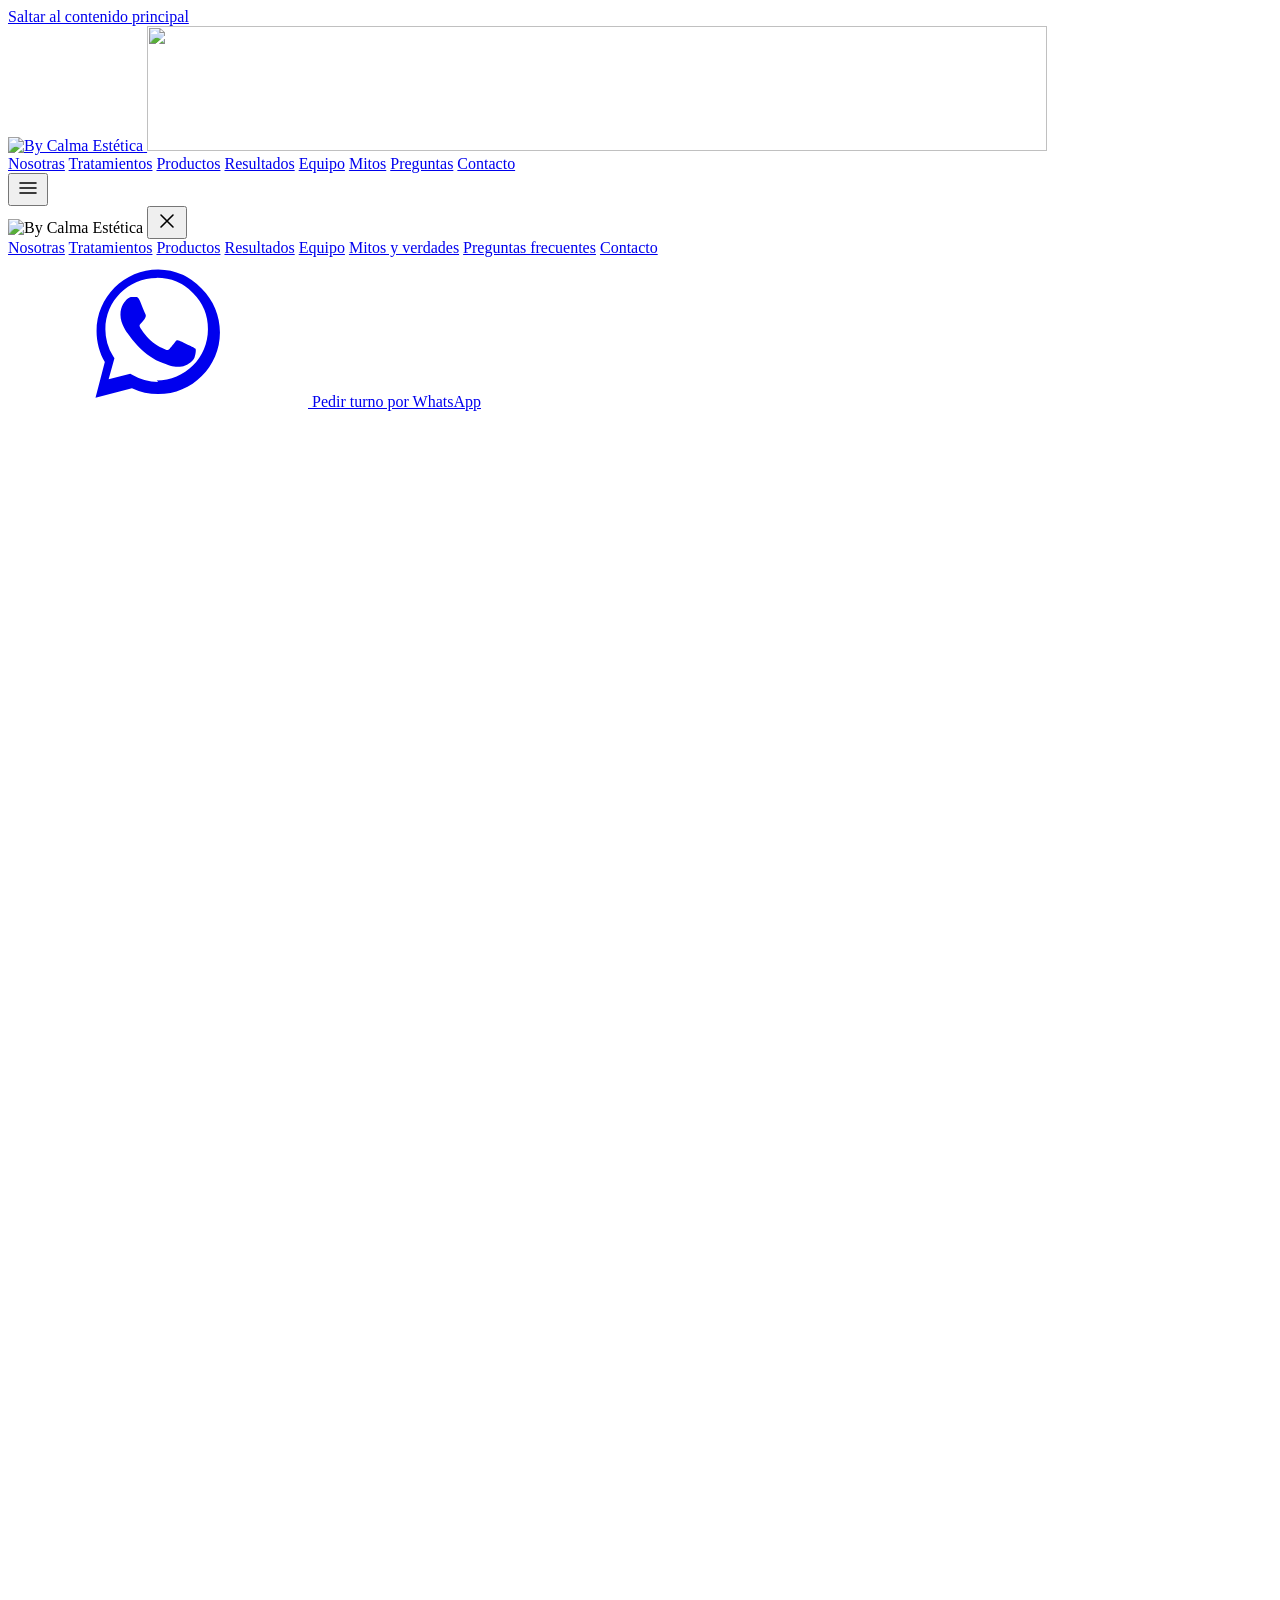
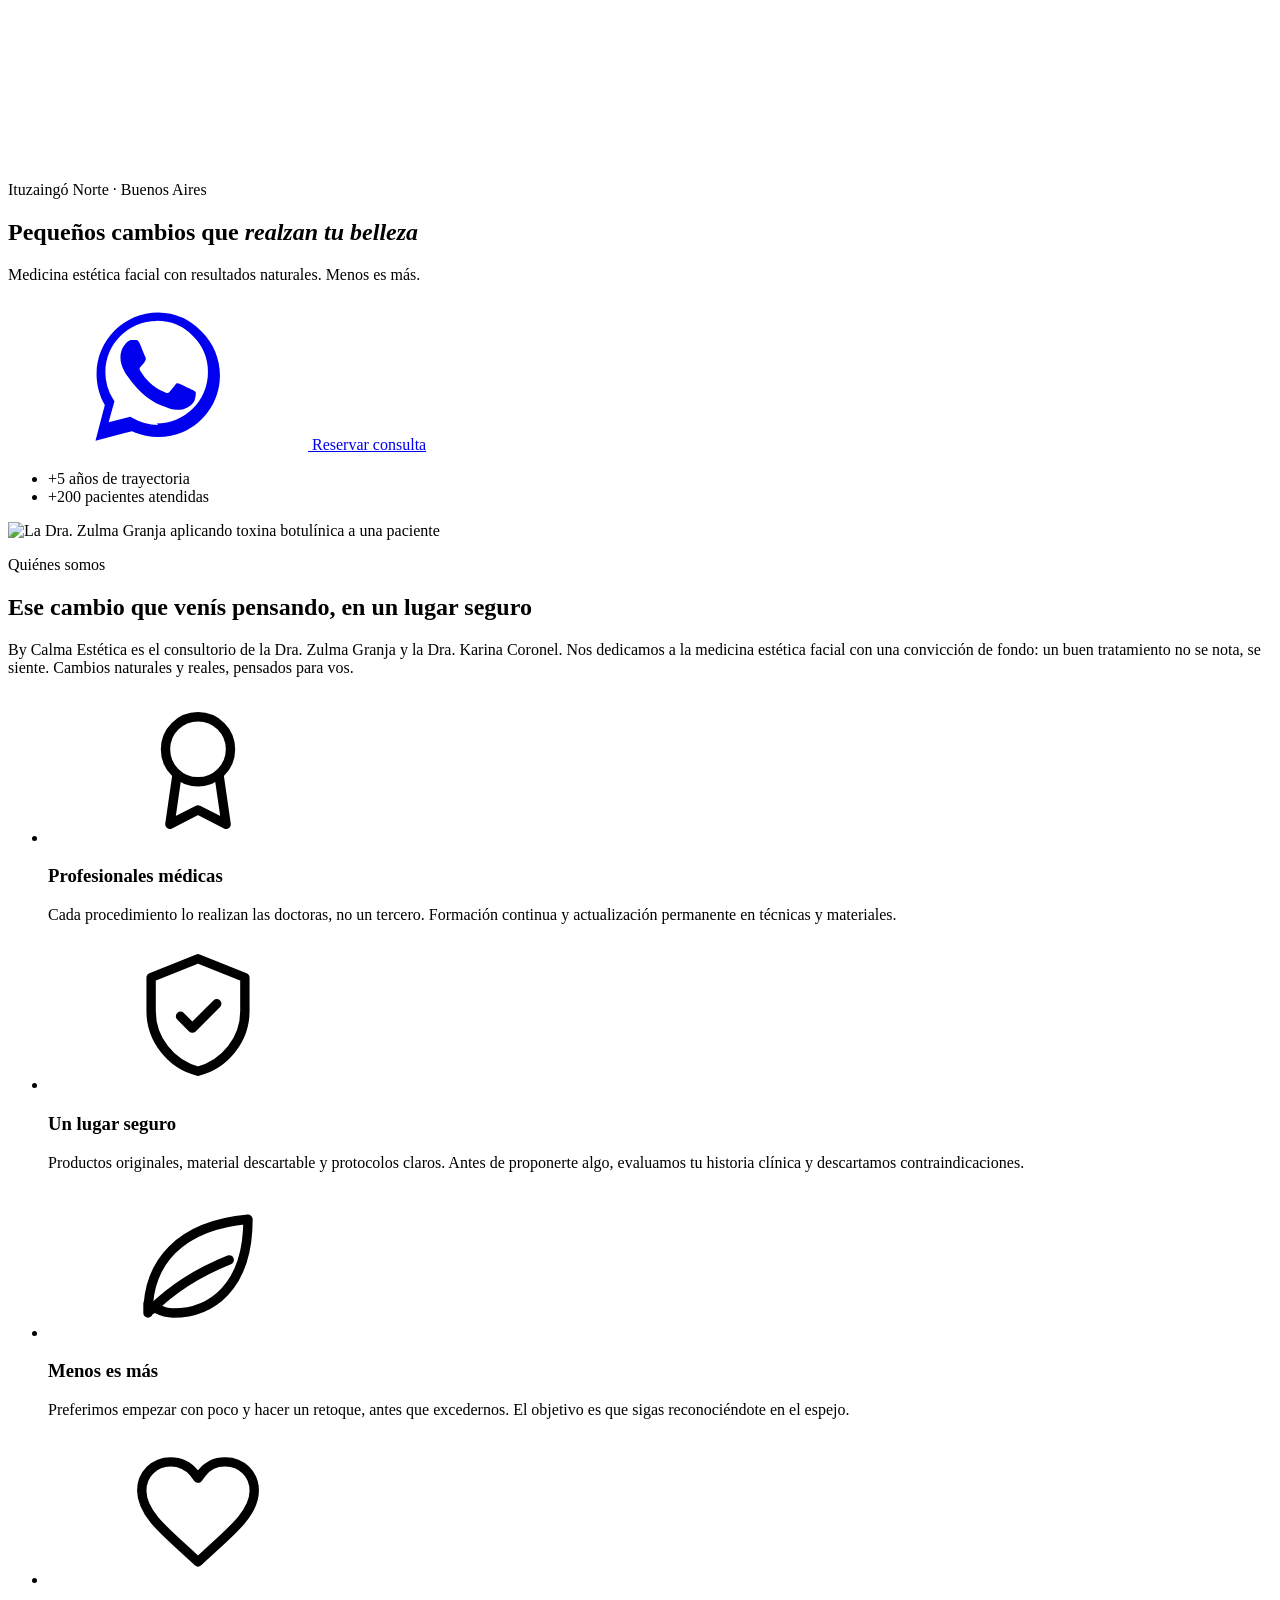
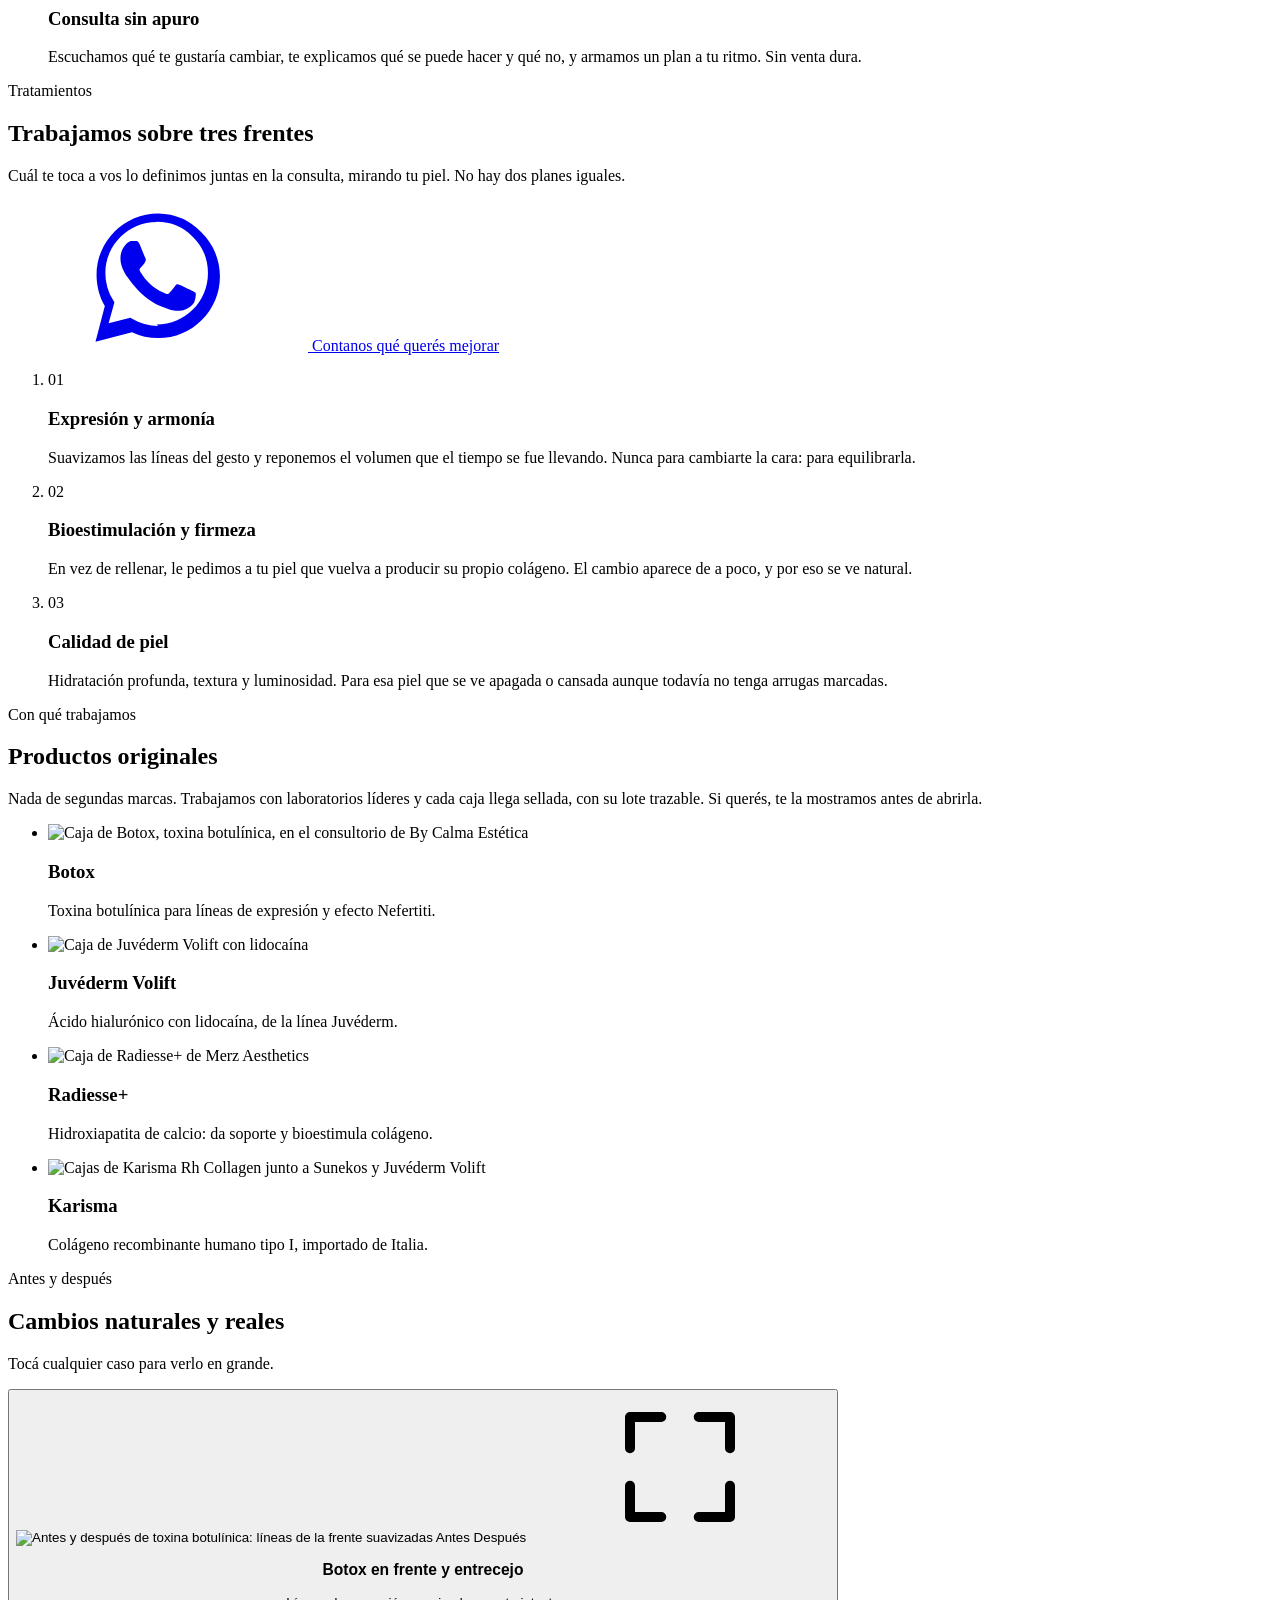
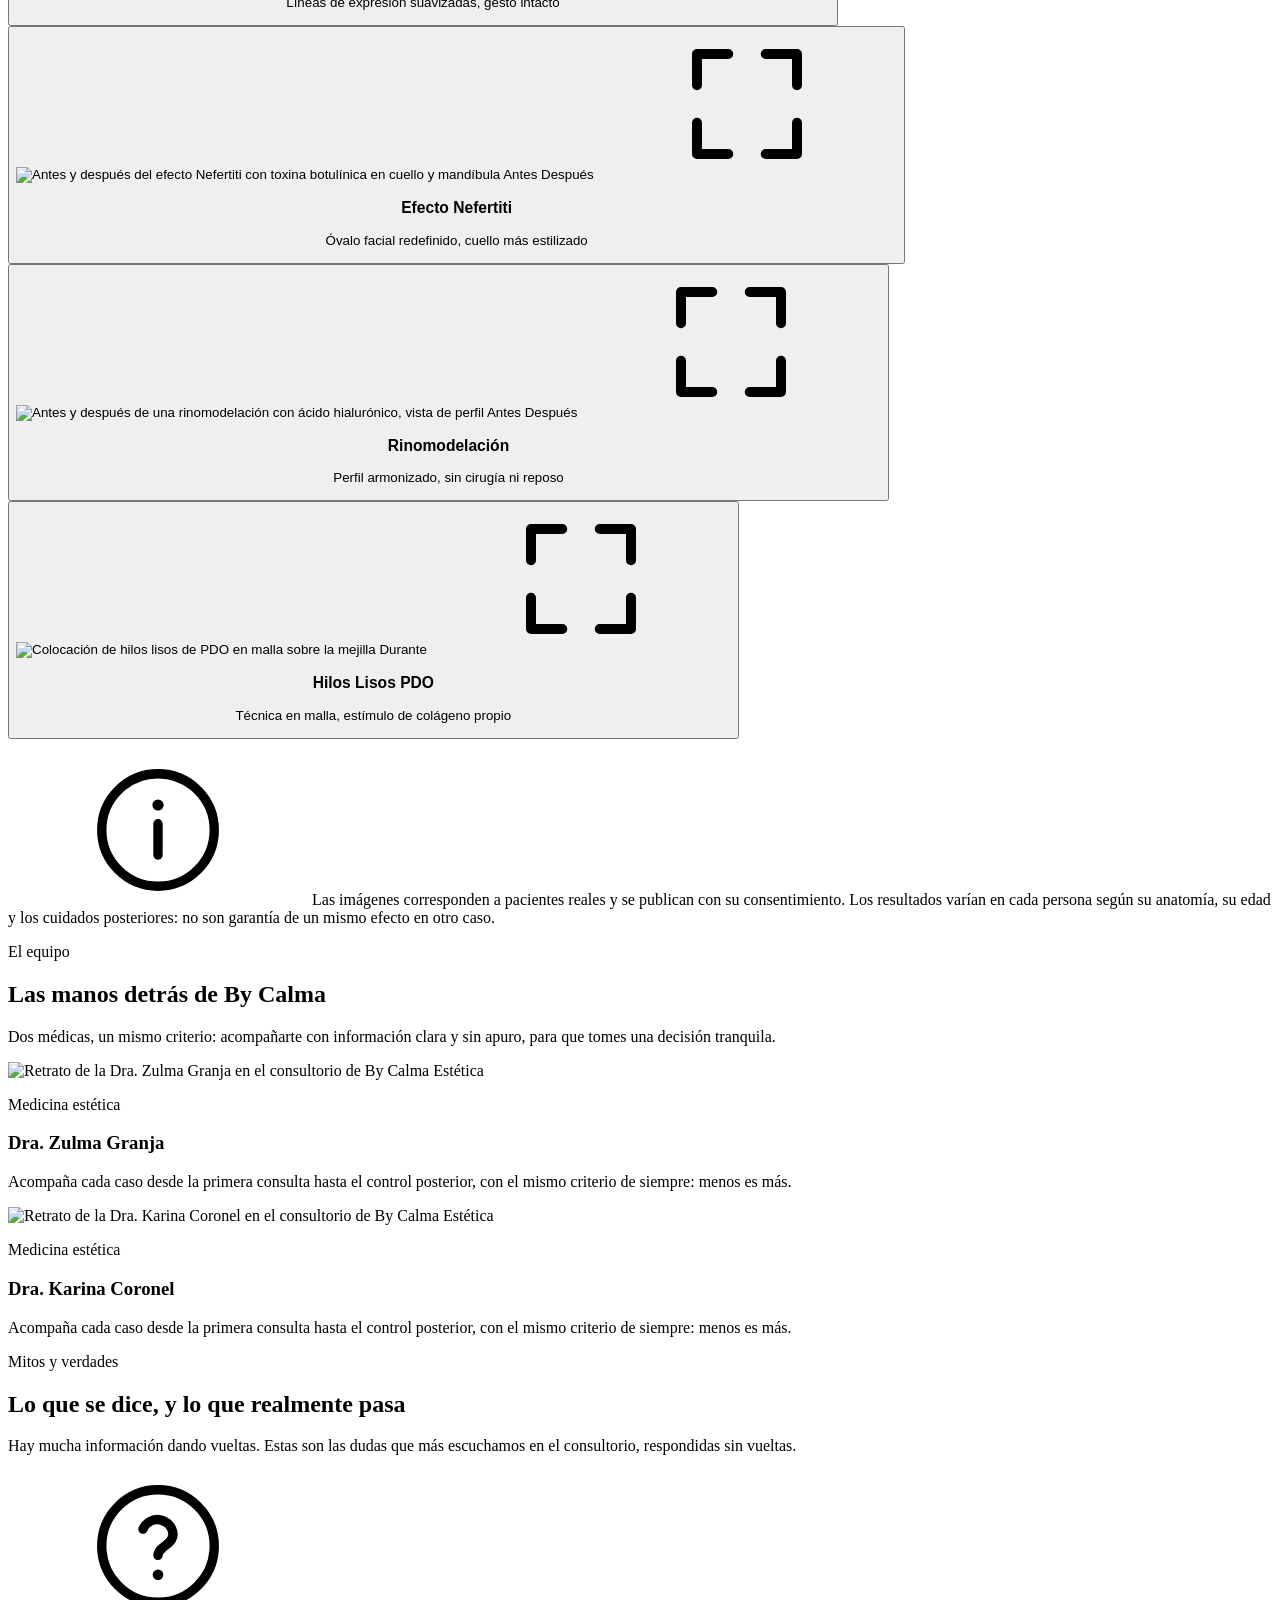
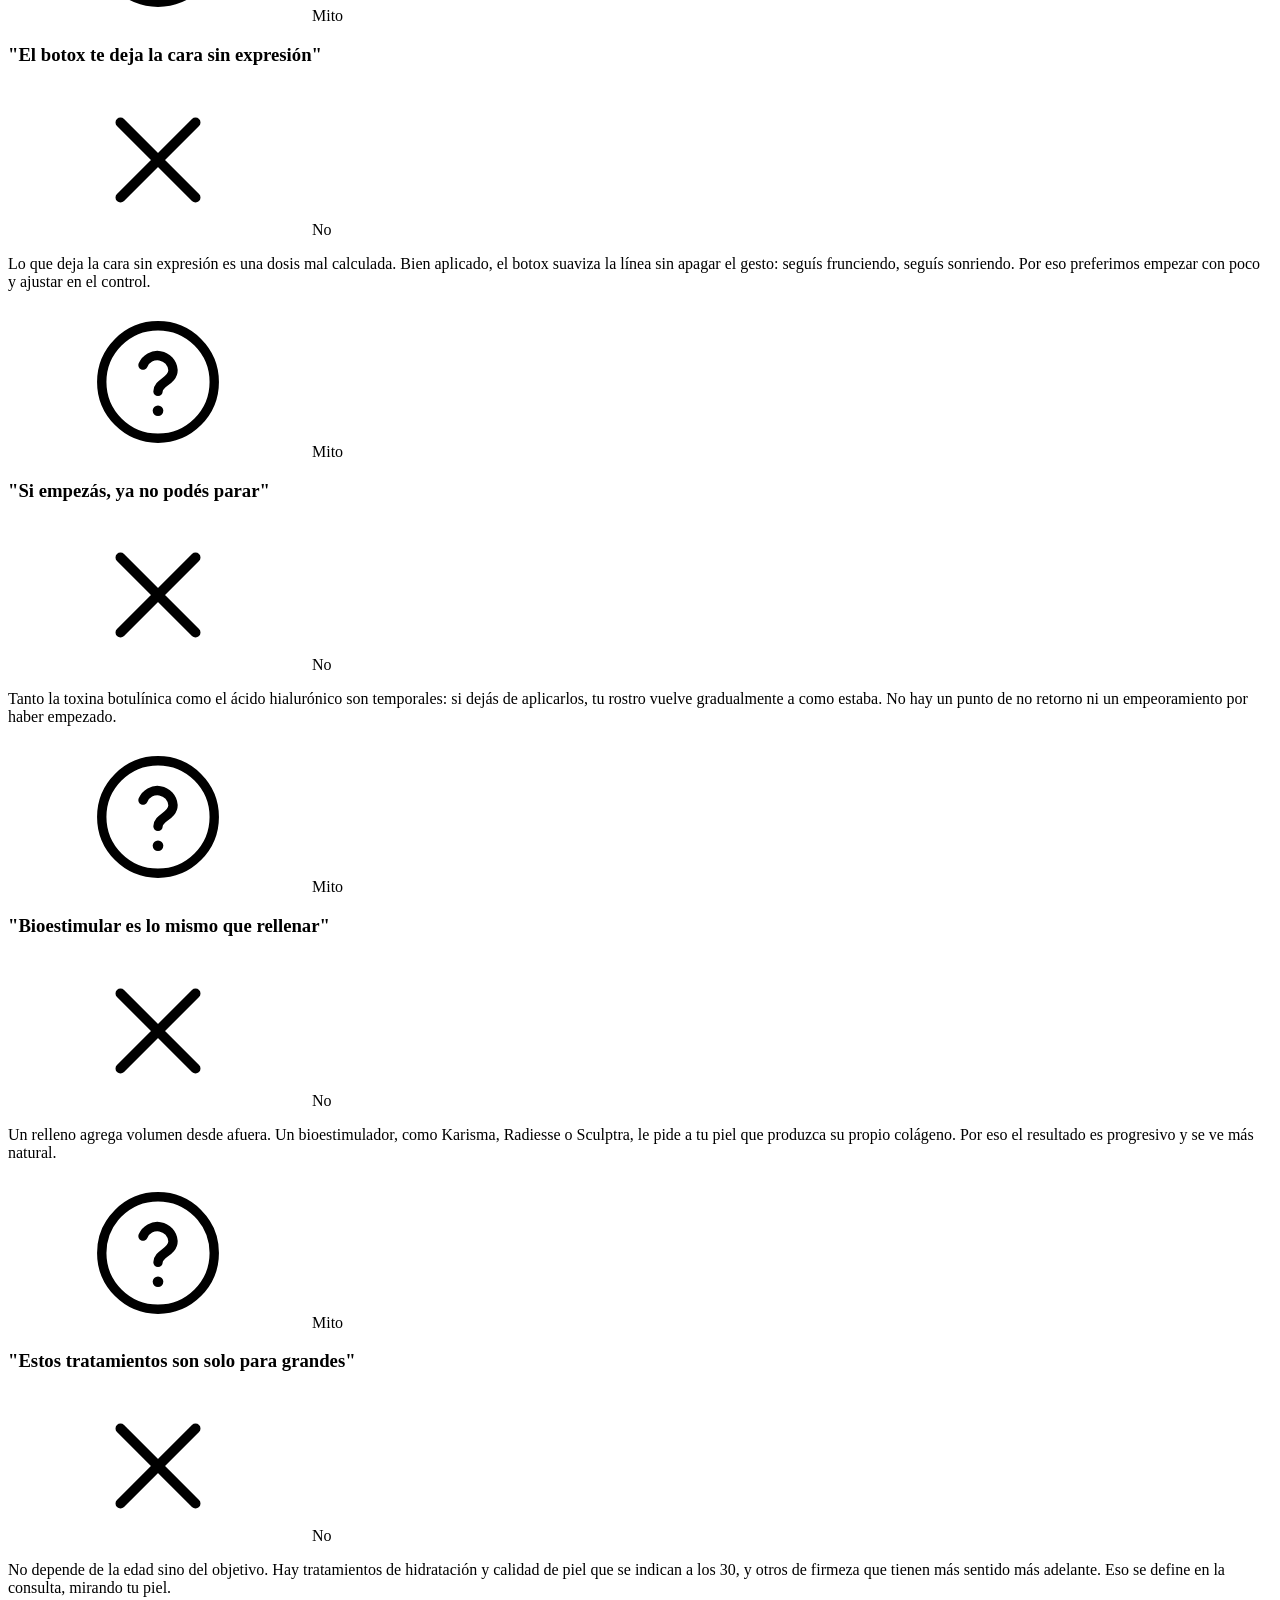
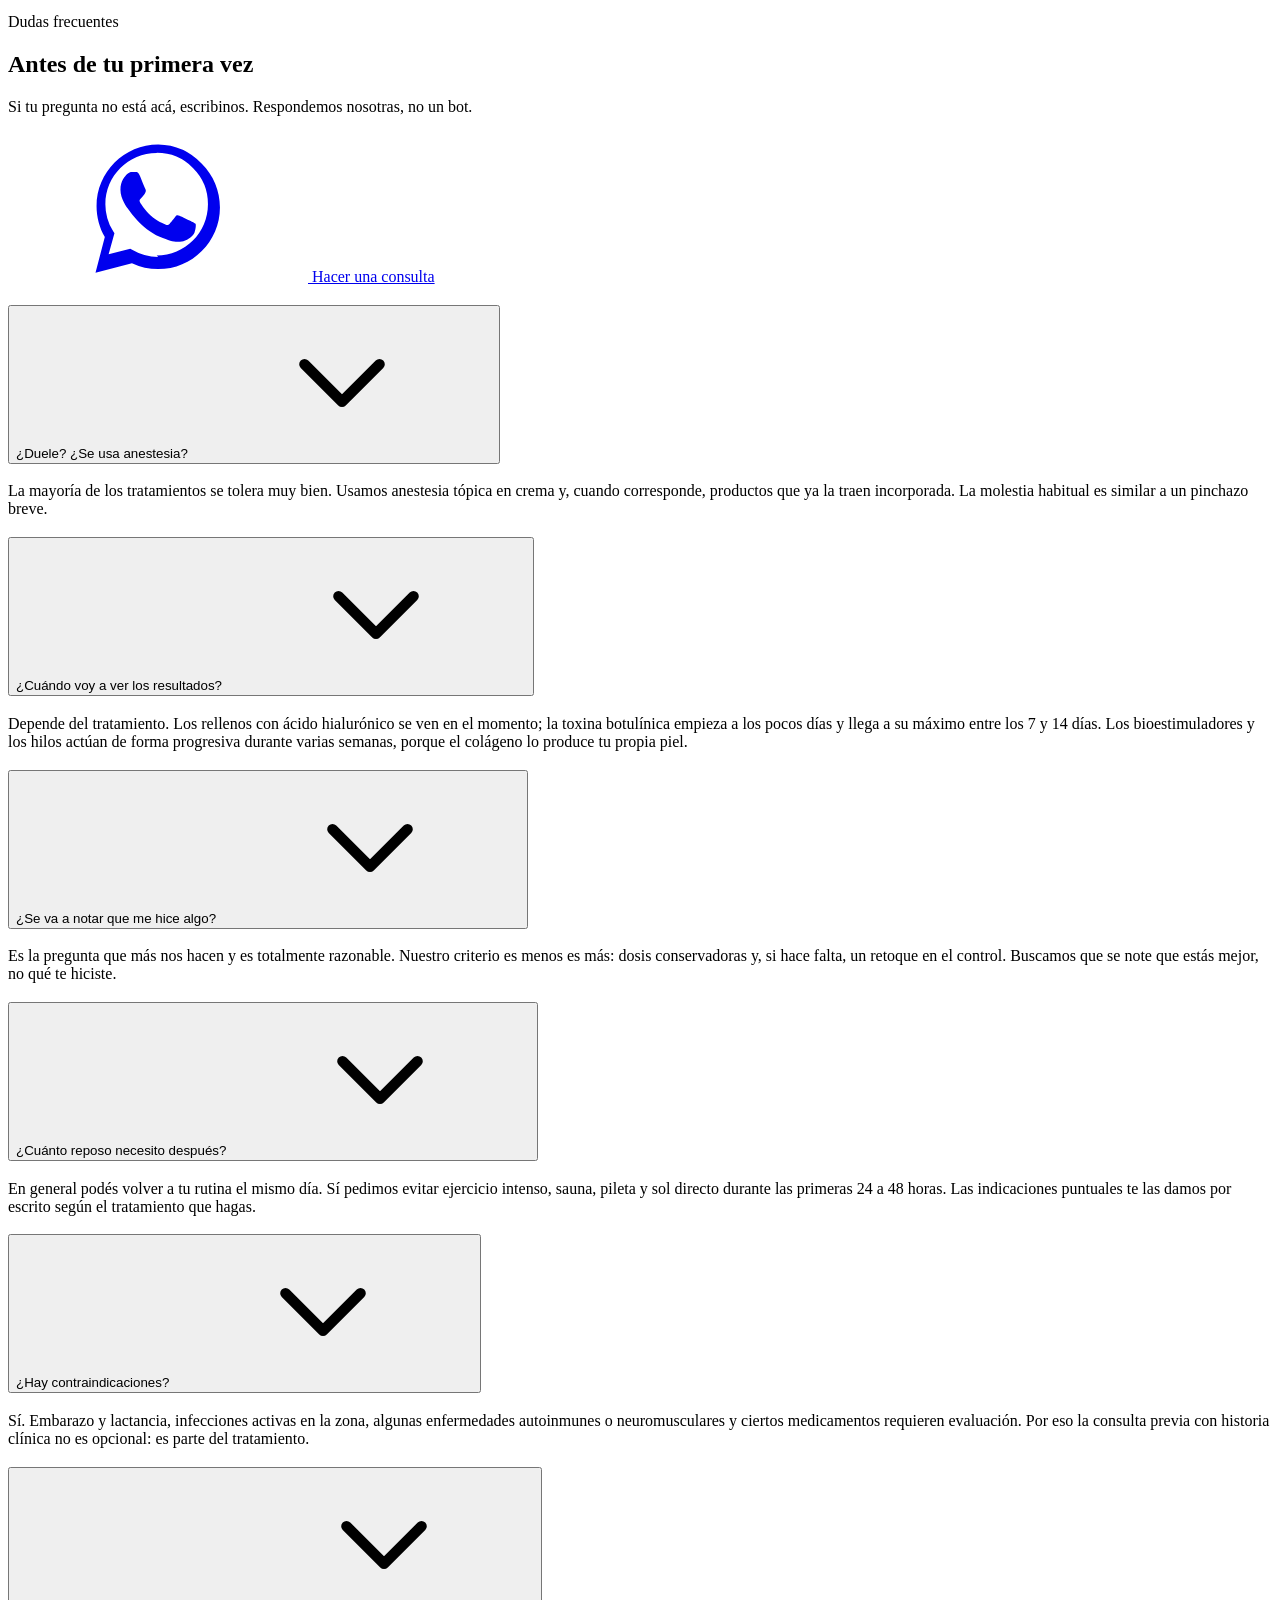
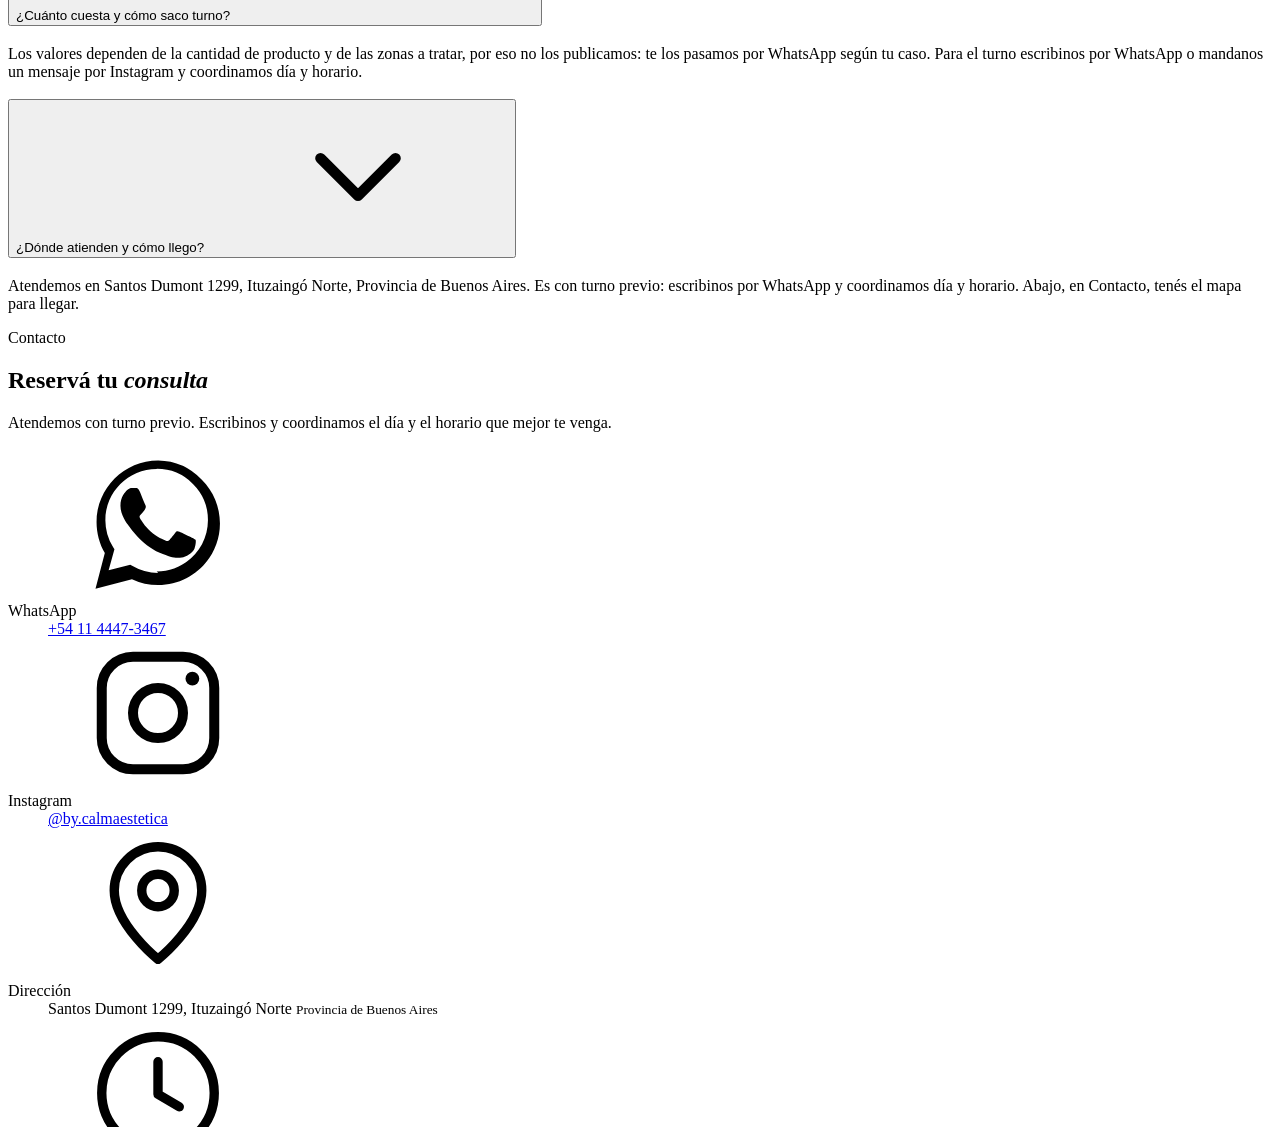
==== index.html @ e636b724 "Add files via upload" ====
<!DOCTYPE html>
<html lang="es-AR">
  <head>
    <meta charset="UTF-8" />
    <meta name="viewport" content="width=device-width, initial-scale=1" />

    <title>
      By Calma Estética | Medicina estética facial en Ituzaingó, Buenos Aires
    </title>
    <meta
      name="description"
      content="Centro de medicina estética facial en Ituzaingó Norte, Buenos Aires. Dra. Zulma Granja y Dra. Karina Coronel: bioestimulación, hidratación profunda, armonización facial y toxina botulínica con resultados naturales."
    />
    <meta name="theme-color" content="#f7f3ee" />
    <meta name="author" content="By Calma Estética" />
    <link rel="canonical" href="https://www.bycalmaestetica.com/" />

    <!-- Cómo se ve el link al compartirlo por WhatsApp o Instagram -->
    <meta property="og:type" content="website" />
    <meta property="og:locale" content="es_AR" />
    <meta property="og:site_name" content="By Calma Estética" />
    <meta
      property="og:title"
      content="By Calma Estética | Medicina estética facial en Ituzaingó, Buenos Aires"
    />
    <meta
      property="og:description"
      content="Pequeños cambios que realzan tu belleza, sin perder tu esencia. Santos Dumont 1299, Ituzaingó Norte."
    />
    <meta property="og:image" content="assets/img/hero-equipo.jpg" />
    <meta name="twitter:card" content="summary_large_image" />

    <!-- Íconos generados a partir de la "E" itálica del logo -->
    <link rel="icon" href="assets/logo/favicon.png" sizes="32x32" />
    <link rel="icon" href="assets/logo/favicon-512.png" sizes="512x512" />
    <link rel="apple-touch-icon" href="assets/logo/apple-touch-icon.png" />

    <link rel="preconnect" href="https://fonts.googleapis.com" />
    <link rel="preconnect" href="https://fonts.gstatic.com" crossorigin />
    <!--
      Sustitutos gratuitos de las fuentes de marca (ver nota en styles.css):
      Playfair Display por IvyPresto Headline, Inter por Neue Haas Grotesk.
    -->
    <link
      rel="stylesheet"
      href="https://fonts.googleapis.com/css2?family=Playfair+Display:ital,wght@0,400;0,500;0,600;1,400;1,500;1,600&family=Inter:wght@300;400;500;600&display=swap"
    />

    <!-- El ?v= fuerza al navegador a bajar la versión nueva. Subilo a v=2, v=3…
         cada vez que edites el CSS o el JS y publiques. -->
    <link rel="stylesheet" href="assets/css/styles.css?v=23" />

    <!-- Ficha del negocio para Google (datos reales) -->
    <script type="application/ld+json">
      {
        "@context": "https://schema.org",
        "@type": "MedicalBusiness",
        "name": "By Calma Estética",
        "description": "Centro de medicina estética facial en Ituzaingó Norte, Provincia de Buenos Aires.",
        "image": "assets/img/hero-equipo.jpg",
        "address": {
          "@type": "PostalAddress",
          "streetAddress": "Santos Dumont 1299",
          "addressLocality": "Ituzaingó Norte",
          "addressRegion": "Provincia de Buenos Aires",
          "addressCountry": "AR"
        },
        "telephone": "+541144473467",
        "sameAs": ["https://www.instagram.com/by.calmaestetica/"],
        "employee": [
          { "@type": "Person", "name": "Dra. Zulma Granja" },
          { "@type": "Person", "name": "Dra. Karina Coronel" }
        ]
      }
    </script>
  </head>

  <body>
    <a class="skip-link" href="#main">Saltar al contenido principal</a>

    <!-- ====================================================================
         SPRITE DE ÍCONOS — SVG en línea, sin dependencias externas
         ==================================================================== -->
    <svg width="0" height="0" style="position: absolute" aria-hidden="true">
      <defs>
        <symbol id="i-menu" viewBox="0 0 24 24" fill="none" stroke="currentColor" stroke-width="1.6" stroke-linecap="round">
          <path d="M4 7h16M4 12h16M4 17h16" />
        </symbol>
        <symbol id="i-close" viewBox="0 0 24 24" fill="none" stroke="currentColor" stroke-width="1.6" stroke-linecap="round">
          <path d="M6 6l12 12M18 6L6 18" />
        </symbol>
        <symbol id="i-chevron-down" viewBox="0 0 24 24" fill="none" stroke="currentColor" stroke-width="1.7" stroke-linecap="round" stroke-linejoin="round">
          <path d="M6 9l6 6 6-6" />
        </symbol>
        <symbol id="i-arrow-right" viewBox="0 0 24 24" fill="none" stroke="currentColor" stroke-width="1.6" stroke-linecap="round" stroke-linejoin="round">
          <path d="M4 12h16M13 5l7 7-7 7" />
        </symbol>
        <symbol id="i-arrow-up-right" viewBox="0 0 24 24" fill="none" stroke="currentColor" stroke-width="1.6" stroke-linecap="round" stroke-linejoin="round">
          <path d="M7 17L17 7M8 7h9v9" />
        </symbol>
        <symbol id="i-whatsapp" viewBox="0 0 24 24" fill="currentColor">
          <path d="M17.47 14.38c-.3-.15-1.76-.87-2.03-.97-.27-.1-.47-.15-.67.15-.2.3-.77.96-.94 1.16-.17.2-.35.22-.65.07-.3-.15-1.26-.46-2.4-1.48-.89-.79-1.49-1.76-1.66-2.06-.17-.3-.02-.46.13-.61.14-.13.3-.35.45-.52.15-.17.2-.3.3-.5.1-.2.05-.37-.02-.52-.08-.15-.67-1.61-.92-2.2-.24-.58-.49-.5-.67-.51h-.57c-.2 0-.52.07-.79.37-.27.3-1.04 1.01-1.04 2.47s1.06 2.86 1.21 3.06c.15.2 2.09 3.2 5.07 4.48.71.31 1.26.49 1.69.63.71.22 1.36.19 1.87.12.57-.09 1.76-.72 2-1.41.25-.7.25-1.29.18-1.42-.08-.13-.28-.2-.58-.35z" />
          <path d="M12.04 2C6.6 2 2.17 6.43 2.17 11.87c0 1.74.46 3.44 1.32 4.94L2 22.5l5.83-1.52a9.83 9.83 0 0 0 4.2.95h.01c5.44 0 9.87-4.43 9.87-9.87 0-2.64-1.03-5.12-2.9-6.98A9.8 9.8 0 0 0 12.04 2zm0 17.99h-.01a8.2 8.2 0 0 1-4.17-1.14l-.3-.18-3.46.9.93-3.37-.2-.31a8.15 8.15 0 0 1-1.25-4.35c0-4.52 3.68-8.2 8.21-8.2a8.14 8.14 0 0 1 5.8 2.41 8.14 8.14 0 0 1 2.4 5.8c0 4.53-3.68 8.21-8.2 8.21z" />
        </symbol>
        <symbol id="i-instagram" viewBox="0 0 24 24" fill="none" stroke="currentColor" stroke-width="1.6" stroke-linecap="round" stroke-linejoin="round">
          <rect x="3" y="3" width="18" height="18" rx="5" />
          <circle cx="12" cy="12" r="4" />
          <circle cx="17.5" cy="6.5" r="1.1" fill="currentColor" stroke="none" />
        </symbol>
        <symbol id="i-shield" viewBox="0 0 24 24" fill="none" stroke="currentColor" stroke-width="1.5" stroke-linecap="round" stroke-linejoin="round">
          <path d="M12 3l7.5 3v5.4c0 4.4-3.1 8.5-7.5 9.6-4.4-1.1-7.5-5.2-7.5-9.6V6z" />
          <path d="M9.2 12.2l1.9 1.9 3.9-3.9" />
        </symbol>
        <symbol id="i-heart" viewBox="0 0 24 24" fill="none" stroke="currentColor" stroke-width="1.5" stroke-linecap="round" stroke-linejoin="round">
          <path d="M12 20.3l-1.4-1.3C5.9 14.8 3 12.2 3 8.9 3 6.3 5 4.3 7.6 4.3c1.5 0 2.9.7 3.8 1.8l.6.8.6-.8a4.7 4.7 0 0 1 3.8-1.8C19 4.3 21 6.3 21 8.9c0 3.3-2.9 5.9-7.6 10.1z" />
        </symbol>
        <symbol id="i-certificate" viewBox="0 0 24 24" fill="none" stroke="currentColor" stroke-width="1.5" stroke-linecap="round" stroke-linejoin="round">
          <circle cx="12" cy="9" r="5.2" />
          <path d="M8.6 13.4L7.5 21l4.5-2.3L16.5 21l-1.1-7.6" />
        </symbol>
        <symbol id="i-map-pin" viewBox="0 0 24 24" fill="none" stroke="currentColor" stroke-width="1.5" stroke-linecap="round" stroke-linejoin="round">
          <path d="M12 21s7-5.6 7-11a7 7 0 1 0-14 0c0 5.4 7 11 7 11z" />
          <circle cx="12" cy="10" r="2.6" />
        </symbol>
        <symbol id="i-clock" viewBox="0 0 24 24" fill="none" stroke="currentColor" stroke-width="1.5" stroke-linecap="round" stroke-linejoin="round">
          <circle cx="12" cy="12" r="9" />
          <path d="M12 7v5.2l3.4 2" />
        </symbol>
        <symbol id="i-expand" viewBox="0 0 24 24" fill="none" stroke="currentColor" stroke-width="1.6" stroke-linecap="round" stroke-linejoin="round">
          <path d="M9 4H4v5M15 4h5v5M15 20h5v-5M9 20H4v-5" />
        </symbol>
        <symbol id="i-info" viewBox="0 0 24 24" fill="none" stroke="currentColor" stroke-width="1.5" stroke-linecap="round" stroke-linejoin="round">
          <circle cx="12" cy="12" r="9" />
          <path d="M12 11v5" />
          <circle cx="12" cy="8" r=".9" fill="currentColor" stroke="none" />
        </symbol>
        <symbol id="i-leaf" viewBox="0 0 24 24" fill="none" stroke="currentColor" stroke-width="1.5" stroke-linecap="round" stroke-linejoin="round">
          <path d="M4 20c0-8 5-14 16-15 0 11-6 15-12 15-2 0-4-1.5-4-1.5z" />
          <path d="M4.5 19.5C8 16 12 13.5 17 11.5" />
        </symbol>
        <symbol id="i-question" viewBox="0 0 24 24" fill="none" stroke="currentColor" stroke-width="1.5" stroke-linecap="round" stroke-linejoin="round">
          <circle cx="12" cy="12" r="9" />
          <path d="M9.6 9.3a2.5 2.5 0 0 1 4.8.8c0 1.7-2.4 2-2.4 3.4" />
          <circle cx="12" cy="16.6" r=".85" fill="currentColor" stroke="none" />
        </symbol>
      </defs>
    </svg>

    <!-- ====================================================================
         HEADER
         ==================================================================== -->
    <header class="site-header" id="siteHeader">
      <div class="container header-inner">
        <a class="brand" href="#inicio" aria-label="By Calma Estética — Inicio">
          <img
            class="brand-logo brand-logo-dark"
            src="assets/logo/logo.png?v=2"
            alt="By Calma Estética"
            width="900"
            height="125"
          />
          <img
            class="brand-logo brand-logo-light"
            src="assets/logo/logo-blanco.png?v=2"
            alt=""
            aria-hidden="true"
            width="900"
            height="125"
          />
        </a>

        <nav class="nav-desktop" aria-label="Navegación principal">
          <a href="#nosotras">Nosotras</a>
          <a href="#tratamientos">Tratamientos</a>
          <a href="#productos">Productos</a>
          <a href="#resultados">Resultados</a>
          <a href="#equipo">Equipo</a>
          <a href="#mitos">Mitos</a>
          <a href="#faq">Preguntas</a>
          <a href="#contacto">Contacto</a>
        </nav>

        <div class="header-actions">
          <button
            class="nav-toggle"
            id="navToggle"
            type="button"
            aria-label="Abrir menú"
            aria-expanded="false"
            aria-controls="navMobile"
          >
            <svg class="icon" width="24" height="24" aria-hidden="true"><use href="#i-menu" /></svg>
          </button>
        </div>
      </div>
    </header>

    <div class="nav-mobile" id="navMobile" data-open="false" role="dialog" aria-modal="true" aria-label="Menú de navegación">
      <div class="nav-mobile-head">
        <img class="brand-logo" src="assets/logo/logo.png?v=2" alt="By Calma Estética" width="900" height="125" />
        <button class="nav-toggle" id="navClose" type="button" aria-label="Cerrar menú">
          <svg class="icon" width="24" height="24" aria-hidden="true"><use href="#i-close" /></svg>
        </button>
      </div>

      <nav class="nav-mobile-links" aria-label="Navegación móvil">
        <a href="#nosotras">Nosotras</a>
        <a href="#tratamientos">Tratamientos</a>
        <a href="#productos">Productos</a>
        <a href="#resultados">Resultados</a>
        <a href="#equipo">Equipo</a>
        <a href="#mitos">Mitos y verdades</a>
        <a href="#faq">Preguntas frecuentes</a>
        <a href="#contacto">Contacto</a>
      </nav>

      <a class="btn btn-primary" data-wa href="#contacto" target="_blank" rel="noopener">
        <svg class="icon" aria-hidden="true"><use href="#i-whatsapp" /></svg>
        Pedir turno por WhatsApp
      </a>
    </div>

    <main id="main">
      <!-- ==================================================================
           HERO
           ================================================================== -->
      <section class="hero" id="inicio">
        <div class="hero-media">
          <!--
            FOTO DEL HERO — en escritorio ocupa la franja derecha.
            La versión de escritorio viene compuesta: ellas a la derecha y el
            mismo fondo desenfocado fundido hacia la izquierda, para que el
            degradado no tenga ningún borde. El encuadre vertical se ajusta con
            --hero-focus, dentro de .hero en styles.css.
          -->
          <picture>
            <!-- En celular hace falta un recorte más vertical que en escritorio -->
            <source
              media="(max-width: 899px)"
              srcset="assets/img/hero-equipo-movil.jpg?v=3"
              width="1000"
              height="1519"
            />
            <img
              src="assets/img/hero-equipo.jpg?v=17"
              alt="La Dra. Zulma Granja y la Dra. Karina Coronel en el consultorio de By Calma Estética"
              width="2400"
              height="1350"
              fetchpriority="high"
            />
          </picture>
        </div>

        <div class="hero-content container">
          <div class="hero-inner">
            <p class="eyebrow hero-eyebrow">Ituzaingó Norte · Buenos Aires</p>

            <h1 class="hero-title">
              Pequeños cambios que <em>realzan tu belleza</em>
            </h1>

            <p class="hero-sub">
              Medicina estética facial con resultados naturales. Menos es más.
            </p>

            <div class="hero-actions">
              <a class="btn btn-light btn-lg" data-wa href="#contacto" target="_blank" rel="noopener">
                <svg class="icon" aria-hidden="true"><use href="#i-whatsapp" /></svg>
                Reservar consulta
              </a>
            </div>

            <!--
              Contadores animados. El número final está escrito en el HTML, así
              que si el JavaScript no corre igual se lee bien. Para cambiarlos,
              editá data-count Y el texto visible.
            -->
            <ul class="hero-stats">
              <li class="stat">
                <span class="stat-value" data-count="5" data-count-prefix="+" data-count-delay="750">+5</span>
                <span class="stat-label">años de trayectoria</span>
              </li>
              <li class="stat">
                <span class="stat-value" data-count="200" data-count-prefix="+" data-count-delay="750">+200</span>
                <span class="stat-label">pacientes atendidas</span>
              </li>
            </ul>
          </div>
        </div>
      </section>

      <!-- ==================================================================
           NOSOTRAS
           ================================================================== -->
      <section class="section" id="nosotras">
        <div class="container about-grid">
          <div class="about-media" data-reveal>
            <img
              src="assets/img/nosotras-botox.jpg?v=3"
              alt="La Dra. Zulma Granja aplicando toxina botulínica a una paciente"
              loading="lazy"
              width="1100"
              height="1375"
            />
          </div>

          <div data-reveal>
            <p class="eyebrow">Quiénes somos</p>
            <h2 class="h-section">
              Ese cambio que venís pensando, en un lugar
              <span class="accent-italic">seguro</span>
            </h2>
            <p class="lead">
              By Calma Estética es el consultorio de la Dra. Zulma Granja y la
              Dra. Karina Coronel. Nos dedicamos a la medicina estética facial
              con una convicción de fondo: un buen tratamiento no se nota, se
              siente. Cambios naturales y reales, pensados para vos.
            </p>

            <ul class="value-list">
              <li class="value-item">
                <span class="value-icon" aria-hidden="true"><svg class="icon"><use href="#i-certificate" /></svg></span>
                <div>
                  <h3>Profesionales médicas</h3>
                  <p>
                    Cada procedimiento lo realizan las doctoras, no un tercero.
                    Formación continua y actualización permanente en técnicas y
                    materiales.
                  </p>
                </div>
              </li>

              <li class="value-item">
                <span class="value-icon" aria-hidden="true"><svg class="icon"><use href="#i-shield" /></svg></span>
                <div>
                  <h3>Un lugar seguro</h3>
                  <p>
                    Productos originales, material descartable y protocolos
                    claros. Antes de proponerte algo, evaluamos tu historia
                    clínica y descartamos contraindicaciones.
                  </p>
                </div>
              </li>

              <li class="value-item">
                <span class="value-icon" aria-hidden="true"><svg class="icon"><use href="#i-leaf" /></svg></span>
                <div>
                  <h3>Menos es más</h3>
                  <p>
                    Preferimos empezar con poco y hacer un retoque, antes que
                    excedernos. El objetivo es que sigas reconociéndote en el
                    espejo.
                  </p>
                </div>
              </li>

              <li class="value-item">
                <span class="value-icon" aria-hidden="true"><svg class="icon"><use href="#i-heart" /></svg></span>
                <div>
                  <h3>Consulta sin apuro</h3>
                  <p>
                    Escuchamos qué te gustaría cambiar, te explicamos qué se
                    puede hacer y qué no, y armamos un plan a tu ritmo. Sin venta
                    dura.
                  </p>
                </div>
              </li>
            </ul>
          </div>
        </div>
      </section>

      <!-- ==================================================================
           TRATAMIENTOS
           ================================================================== -->
      <section class="section band-sand" id="tratamientos">
        <div class="container frentes-grid">
          <div class="frentes-intro" data-reveal>
            <p class="eyebrow">Tratamientos</p>
            <h2 class="h-section">
              Trabajamos sobre tres <span class="accent-italic">frentes</span>
            </h2>
            <p class="lead">
              Cuál te toca a vos lo definimos juntas en la consulta, mirando tu
              piel. No hay dos planes iguales.
            </p>
            <a class="btn btn-primary frentes-cta" data-wa href="#contacto" target="_blank" rel="noopener">
              <svg class="icon" aria-hidden="true"><use href="#i-whatsapp" /></svg>
              Contanos qué querés mejorar
            </a>
          </div>

          <!--
            Los tres frentes. A propósito no nombran tratamientos puntuales:
            describen el problema, que es lo que la paciente reconoce.
          -->
          <ol class="frentes" data-reveal>
            <li class="frente">
              <span class="frente-num">01</span>
              <div class="frente-texto">
                <h3>Expresión y armonía</h3>
                <p>
                  Suavizamos las líneas del gesto y reponemos el volumen que el
                  tiempo se fue llevando. Nunca para cambiarte la cara: para
                  equilibrarla.
                </p>
              </div>
            </li>

            <li class="frente">
              <span class="frente-num">02</span>
              <div class="frente-texto">
                <h3>Bioestimulación y firmeza</h3>
                <p>
                  En vez de rellenar, le pedimos a tu piel que vuelva a producir
                  su propio colágeno. El cambio aparece de a poco, y por eso se
                  ve natural.
                </p>
              </div>
            </li>

            <li class="frente">
              <span class="frente-num">03</span>
              <div class="frente-texto">
                <h3>Calidad de piel</h3>
                <p>
                  Hidratación profunda, textura y luminosidad. Para esa piel que
                  se ve apagada o cansada aunque todavía no tenga arrugas
                  marcadas.
                </p>
              </div>
            </li>
          </ol>
        </div>
      </section>

      <!-- ==================================================================
           PRODUCTOS
           ================================================================== -->
      <section class="section" id="productos">
        <div class="container">
          <div class="section-head" data-reveal>
            <div class="section-head-text">
              <p class="eyebrow">Con qué trabajamos</p>
              <h2 class="h-section">
                Productos <span class="accent-italic">originales</span>
              </h2>
              <p class="lead">
                Nada de segundas marcas. Trabajamos con laboratorios líderes y
                cada caja llega sellada, con su lote trazable. Si querés, te la
                mostramos antes de abrirla.
              </p>
            </div>
          </div>

          <ul class="prod-grid" data-reveal>
            <li class="prod-card">
              <div class="prod-media">
                <img src="assets/img/producto-botox.jpg?v=3" alt="Caja de Botox, toxina botulínica, en el consultorio de By Calma Estética" loading="lazy" width="800" height="800" />
              </div>
              <div class="prod-body">
                <h3>Botox</h3>
                <p>Toxina botulínica para líneas de expresión y efecto Nefertiti.</p>
              </div>
            </li>

            <li class="prod-card">
              <div class="prod-media">
                <img src="assets/img/producto-volift.jpg?v=3" alt="Caja de Juvéderm Volift con lidocaína" loading="lazy" width="800" height="800" />
              </div>
              <div class="prod-body">
                <h3>Juvéderm Volift</h3>
                <p>Ácido hialurónico con lidocaína, de la línea Juvéderm.</p>
              </div>
            </li>

            <li class="prod-card">
              <div class="prod-media">
                <img src="assets/img/producto-radiesse.jpg?v=3" alt="Caja de Radiesse+ de Merz Aesthetics" loading="lazy" width="800" height="800" />
              </div>
              <div class="prod-body">
                <h3>Radiesse<span aria-hidden="true">+</span></h3>
                <p>Hidroxiapatita de calcio: da soporte y bioestimula colágeno.</p>
              </div>
            </li>

            <li class="prod-card">
              <div class="prod-media">
                <img src="assets/img/producto-karisma.jpg?v=3" alt="Cajas de Karisma Rh Collagen junto a Sunekos y Juvéderm Volift" loading="lazy" width="800" height="800" />
              </div>
              <div class="prod-body">
                <h3>Karisma</h3>
                <p>Colágeno recombinante humano tipo I, importado de Italia.</p>
              </div>
            </li>
          </ul>
        </div>
      </section>

      <!-- ==================================================================
           ANTES Y DESPUÉS
           Para sumar casos: duplicá un <button class="result-card">, cambiá
           la imagen, el texto y el data-cat (botox / hialuronico / hilos).
           ================================================================== -->
      <section class="section band-sand" id="resultados">
        <div class="container">
          <div class="section-head" data-reveal>
            <div class="section-head-text">
              <p class="eyebrow">Antes y después</p>
              <h2 class="h-section">
                Cambios <span class="accent-italic">naturales</span> y reales
              </h2>
              <p class="lead">Tocá cualquier caso para verlo en grande.</p>
            </div>
          </div>


          <div class="results-grid" id="resultsGrid">
            <button
              class="result-card"
              type="button"
              data-cat="botox" data-ab
              data-src="assets/img/resultado-botox-frente.jpg?v=2"
              data-caption="Antes y después de toxina botulínica en frente y entrecejo"
            >
              <div class="result-media">
                <img src="assets/img/resultado-botox-frente.jpg?v=2" alt="Antes y después de toxina botulínica: líneas de la frente suavizadas" loading="lazy" width="1080" height="1350" />
                <span class="ab-label ab-antes">Antes</span>
                <span class="ab-label ab-despues">Después</span>
                <span class="result-zoom" aria-hidden="true"><svg class="icon"><use href="#i-expand" /></svg></span>
              </div>
              <div class="result-body">
                <h3>Botox en frente y entrecejo</h3>
                <p>Líneas de expresión suavizadas, gesto intacto</p>
              </div>
            </button>

            <button
              class="result-card"
              type="button"
              data-cat="botox" data-ab
              data-src="assets/img/resultado-nefertiti-botox.jpg?v=2"
              data-caption="Efecto Nefertiti con toxina botulínica: óvalo facial redefinido y cuello estilizado"
            >
              <div class="result-media">
                <img src="assets/img/resultado-nefertiti-botox.jpg?v=2" alt="Antes y después del efecto Nefertiti con toxina botulínica en cuello y mandíbula" loading="lazy" width="1080" height="1350" />
                <span class="ab-label ab-antes">Antes</span>
                <span class="ab-label ab-despues">Después</span>
                <span class="result-zoom" aria-hidden="true"><svg class="icon"><use href="#i-expand" /></svg></span>
              </div>
              <div class="result-body">
                <h3>Efecto Nefertiti</h3>
                <p>Óvalo facial redefinido, cuello más estilizado</p>
              </div>
            </button>

            <button
              class="result-card"
              type="button"
              data-cat="hialuronico" data-ab
              data-src="assets/img/resultado-rinomodelacion.jpg?v=23"
              data-caption="Rinomodelación con ácido hialurónico: perfil armonizado sin cirugía"
            >
              <div class="result-media">
                <img src="assets/img/resultado-rinomodelacion.jpg?v=23" alt="Antes y después de una rinomodelación con ácido hialurónico, vista de perfil" loading="lazy" width="1080" height="1350" />
                <span class="ab-label ab-antes">Antes</span>
                <span class="ab-label ab-despues">Después</span>
                <span class="result-zoom" aria-hidden="true"><svg class="icon"><use href="#i-expand" /></svg></span>
              </div>
              <div class="result-body">
                <h3>Rinomodelación</h3>
                <p>Perfil armonizado, sin cirugía ni reposo</p>
              </div>
            </button>

            <button
              class="result-card"
              type="button"
              data-cat="hilos"
              data-src="assets/img/tratamiento-hilos-pdo.jpg?v=2"
              data-caption="Hilos lisos de PDO colocados en malla para estimular colágeno y elastina"
            >
              <div class="result-media">
                <img src="assets/img/tratamiento-hilos-pdo.jpg?v=2" alt="Colocación de hilos lisos de PDO en malla sobre la mejilla" loading="lazy" width="1080" height="1350" />
                <span class="ab-label ab-antes">Durante</span>
                <span class="result-zoom" aria-hidden="true"><svg class="icon"><use href="#i-expand" /></svg></span>
              </div>
              <div class="result-body">
                <h3>Hilos Lisos PDO</h3>
                <p>Técnica en malla, estímulo de colágeno propio</p>
              </div>
            </button>
          </div>


          <p class="note-box">
            <svg class="icon" aria-hidden="true"><use href="#i-info" /></svg>
            <span>
              Las imágenes corresponden a pacientes reales y se publican con su
              consentimiento. Los resultados varían en cada persona según su
              anatomía, su edad y los cuidados posteriores: no son garantía de un
              mismo efecto en otro caso.
            </span>
          </p>
        </div>
      </section>

      <!-- ==================================================================
           EQUIPO
           ================================================================== -->
      <section class="section" id="equipo">
        <div class="container">
          <div class="section-head section-head-center" data-reveal>
            <div class="section-head-text">
              <p class="eyebrow">El equipo</p>
              <h2 class="h-section">
                Las manos detrás de <span class="accent-italic">By Calma</span>
              </h2>
              <p class="lead">
                Dos médicas, un mismo criterio: acompañarte con información clara
                y sin apuro, para que tomes una decisión tranquila.
              </p>
            </div>
          </div>

          <div class="team-grid">
            <article class="card team-card" data-reveal>
              <div class="team-media">
                <img
                  src="assets/img/dra-zulma-granja.jpg?v=3"
                  alt="Retrato de la Dra. Zulma Granja en el consultorio de By Calma Estética"
                  loading="lazy"
                  width="900"
                  height="1125"
                />
              </div>
              <div class="team-body">
                <p class="team-role">Medicina estética</p>
                <h3>Dra. Zulma Granja</h3>
                <p>
                  Acompaña cada caso desde la primera consulta hasta el control
                  posterior, con el mismo criterio de siempre: menos es más.
                  <!-- OPCIONAL: sumá acá su formación, especialidad y matrícula -->
                </p>
              </div>
            </article>

            <article class="card team-card" data-reveal>
              <div class="team-media">
                <img
                  src="assets/img/dra-karina-coronel.jpg?v=3"
                  alt="Retrato de la Dra. Karina Coronel en el consultorio de By Calma Estética"
                  loading="lazy"
                  width="900"
                  height="1125"
                />
              </div>
              <div class="team-body">
                <p class="team-role">Medicina estética</p>
                <h3>Dra. Karina Coronel</h3>
                <p>
                  Acompaña cada caso desde la primera consulta hasta el control
                  posterior, con el mismo criterio de siempre: menos es más.
                  <!-- OPCIONAL: sumá acá su formación, especialidad y matrícula -->
                </p>
              </div>
            </article>

          </div>
        </div>
      </section>

      <!-- ==================================================================
           MITOS Y VERDADES
           ================================================================== -->
      <section class="section band-sand" id="mitos">
        <div class="container">
          <div class="section-head" data-reveal>
            <div class="section-head-text">
              <p class="eyebrow">Mitos y verdades</p>
              <h2 class="h-section">
                Lo que se dice, y lo que
                <span class="accent-italic">realmente pasa</span>
              </h2>
              <p class="lead">
                Hay mucha información dando vueltas. Estas son las dudas que más
                escuchamos en el consultorio, respondidas sin vueltas.
              </p>
            </div>
          </div>

          <div class="myths-grid">
            <article class="myth-card" data-reveal>
              <p class="myth-label">
                <svg class="icon" aria-hidden="true"><use href="#i-question" /></svg>
                Mito
              </p>
              <h3>"El botox te deja la cara sin expresión"</h3>
              <p class="myth-answer">
                <svg class="icon" aria-hidden="true"><use href="#i-close" /></svg>
                No
              </p>
              <p>
                Lo que deja la cara sin expresión es una dosis mal calculada. Bien
                aplicado, el botox suaviza la línea sin apagar el gesto: seguís
                frunciendo, seguís sonriendo. Por eso preferimos empezar con poco
                y ajustar en el control.
              </p>
            </article>

            <article class="myth-card" data-reveal>
              <p class="myth-label">
                <svg class="icon" aria-hidden="true"><use href="#i-question" /></svg>
                Mito
              </p>
              <h3>"Si empezás, ya no podés parar"</h3>
              <p class="myth-answer">
                <svg class="icon" aria-hidden="true"><use href="#i-close" /></svg>
                No
              </p>
              <p>
                Tanto la toxina botulínica como el ácido hialurónico son
                temporales: si dejás de aplicarlos, tu rostro vuelve
                gradualmente a como estaba. No hay un punto de no retorno ni un
                empeoramiento por haber empezado.
              </p>
            </article>

            <article class="myth-card" data-reveal>
              <p class="myth-label">
                <svg class="icon" aria-hidden="true"><use href="#i-question" /></svg>
                Mito
              </p>
              <h3>"Bioestimular es lo mismo que rellenar"</h3>
              <p class="myth-answer">
                <svg class="icon" aria-hidden="true"><use href="#i-close" /></svg>
                No
              </p>
              <p>
                Un relleno agrega volumen desde afuera. Un bioestimulador, como
                Karisma, Radiesse o Sculptra, le pide a tu piel que produzca su
                propio colágeno. Por eso el resultado es progresivo y se ve más
                natural.
              </p>
            </article>

            <article class="myth-card" data-reveal>
              <p class="myth-label">
                <svg class="icon" aria-hidden="true"><use href="#i-question" /></svg>
                Mito
              </p>
              <h3>"Estos tratamientos son solo para grandes"</h3>
              <p class="myth-answer">
                <svg class="icon" aria-hidden="true"><use href="#i-close" /></svg>
                No
              </p>
              <p>
                No depende de la edad sino del objetivo. Hay tratamientos de
                hidratación y calidad de piel que se indican a los 30, y otros de
                firmeza que tienen más sentido más adelante. Eso se define en la
                consulta, mirando tu piel.
              </p>
            </article>
          </div>
        </div>
      </section>

      <!-- ==================================================================
           PREGUNTAS FRECUENTES
           ================================================================== -->
      <section class="section" id="faq">
        <div class="container faq-grid">
          <div class="faq-aside" data-reveal>
            <p class="eyebrow">Dudas frecuentes</p>
            <h2 class="h-section">
              Antes de tu <span class="accent-italic">primera vez</span>
            </h2>
            <p class="lead" style="margin-top: var(--space-4)">
              Si tu pregunta no está acá, escribinos. Respondemos nosotras, no un
              bot.
            </p>
            <a class="btn btn-primary" style="margin-top: var(--space-6)" data-wa href="#contacto" target="_blank" rel="noopener">
              <svg class="icon" aria-hidden="true"><use href="#i-whatsapp" /></svg>
              Hacer una consulta
            </a>
          </div>

          <div id="faqList">
            <article class="faq-item" data-open="false">
              <h3>
                <button class="faq-trigger" type="button" aria-expanded="false" aria-controls="f1">
                  ¿Duele? ¿Se usa anestesia?
                  <span class="chevron" aria-hidden="true"><svg class="icon"><use href="#i-chevron-down" /></svg></span>
                </button>
              </h3>
              <div class="faq-panel" id="f1">
                <div class="faq-panel-inner">
                  <p class="faq-body">
                    La mayoría de los tratamientos se tolera muy bien. Usamos
                    anestesia tópica en crema y, cuando corresponde, productos que
                    ya la traen incorporada. La molestia habitual es similar a un
                    pinchazo breve.
                  </p>
                </div>
              </div>
            </article>

            <article class="faq-item" data-open="false">
              <h3>
                <button class="faq-trigger" type="button" aria-expanded="false" aria-controls="f2">
                  ¿Cuándo voy a ver los resultados?
                  <span class="chevron" aria-hidden="true"><svg class="icon"><use href="#i-chevron-down" /></svg></span>
                </button>
              </h3>
              <div class="faq-panel" id="f2">
                <div class="faq-panel-inner">
                  <p class="faq-body">
                    Depende del tratamiento. Los rellenos con ácido hialurónico se
                    ven en el momento; la toxina botulínica empieza a los pocos
                    días y llega a su máximo entre los 7 y 14 días. Los
                    bioestimuladores y los hilos actúan de forma progresiva
                    durante varias semanas, porque el colágeno lo produce tu
                    propia piel.
                  </p>
                </div>
              </div>
            </article>

            <article class="faq-item" data-open="false">
              <h3>
                <button class="faq-trigger" type="button" aria-expanded="false" aria-controls="f3">
                  ¿Se va a notar que me hice algo?
                  <span class="chevron" aria-hidden="true"><svg class="icon"><use href="#i-chevron-down" /></svg></span>
                </button>
              </h3>
              <div class="faq-panel" id="f3">
                <div class="faq-panel-inner">
                  <p class="faq-body">
                    Es la pregunta que más nos hacen y es totalmente razonable.
                    Nuestro criterio es menos es más: dosis conservadoras y, si
                    hace falta, un retoque en el control. Buscamos que se note que
                    estás mejor, no qué te hiciste.
                  </p>
                </div>
              </div>
            </article>

            <article class="faq-item" data-open="false">
              <h3>
                <button class="faq-trigger" type="button" aria-expanded="false" aria-controls="f4">
                  ¿Cuánto reposo necesito después?
                  <span class="chevron" aria-hidden="true"><svg class="icon"><use href="#i-chevron-down" /></svg></span>
                </button>
              </h3>
              <div class="faq-panel" id="f4">
                <div class="faq-panel-inner">
                  <p class="faq-body">
                    En general podés volver a tu rutina el mismo día. Sí pedimos
                    evitar ejercicio intenso, sauna, pileta y sol directo durante
                    las primeras 24 a 48 horas. Las indicaciones puntuales te las
                    damos por escrito según el tratamiento que hagas.
                  </p>
                </div>
              </div>
            </article>

            <article class="faq-item" data-open="false">
              <h3>
                <button class="faq-trigger" type="button" aria-expanded="false" aria-controls="f5">
                  ¿Hay contraindicaciones?
                  <span class="chevron" aria-hidden="true"><svg class="icon"><use href="#i-chevron-down" /></svg></span>
                </button>
              </h3>
              <div class="faq-panel" id="f5">
                <div class="faq-panel-inner">
                  <p class="faq-body">
                    Sí. Embarazo y lactancia, infecciones activas en la zona,
                    algunas enfermedades autoinmunes o neuromusculares y ciertos
                    medicamentos requieren evaluación. Por eso la consulta previa
                    con historia clínica no es opcional: es parte del tratamiento.
                  </p>
                </div>
              </div>
            </article>

            <article class="faq-item" data-open="false">
              <h3>
                <button class="faq-trigger" type="button" aria-expanded="false" aria-controls="f6">
                  ¿Cuánto cuesta y cómo saco turno?
                  <span class="chevron" aria-hidden="true"><svg class="icon"><use href="#i-chevron-down" /></svg></span>
                </button>
              </h3>
              <div class="faq-panel" id="f6">
                <div class="faq-panel-inner">
                  <p class="faq-body">
                    Los valores dependen de la cantidad de producto y de las zonas
                    a tratar, por eso no los publicamos: te los pasamos por
                    WhatsApp según tu caso. Para el turno escribinos por WhatsApp
                    o mandanos un mensaje por Instagram y coordinamos día y
                    horario.
                  </p>
                </div>
              </div>
            </article>

            <article class="faq-item" data-open="false">
              <h3>
                <button class="faq-trigger" type="button" aria-expanded="false" aria-controls="f7">
                  ¿Dónde atienden y cómo llego?
                  <span class="chevron" aria-hidden="true"><svg class="icon"><use href="#i-chevron-down" /></svg></span>
                </button>
              </h3>
              <div class="faq-panel" id="f7">
                <div class="faq-panel-inner">
                  <p class="faq-body">
                    Atendemos en Santos Dumont 1299, Ituzaingó Norte, Provincia de
                    Buenos Aires. Es con turno previo: escribinos por WhatsApp y
                    coordinamos día y horario. Abajo, en Contacto, tenés el mapa
                    para llegar.
                  </p>
                </div>
              </div>
            </article>
          </div>
        </div>
      </section>

      <!-- ==================================================================
           CONTACTO
           ================================================================== -->
      <section class="section" id="contacto">
        <div class="container">
          <div class="contact-band">
            <div class="contact-grid">
              <div data-reveal>
                <p class="eyebrow">Contacto</p>
                <h2 class="h-section">
                  Reservá tu
                  <span style="font-style: italic; color: var(--nude)">consulta</span>
                </h2>
                <p class="lead" style="margin-top: var(--space-4)">
                  Atendemos con turno previo. Escribinos y coordinamos el día y
                  el horario que mejor te venga.
                </p>

                <dl class="contact-list">
                  <div class="contact-item">
                    <span class="contact-icon" aria-hidden="true"><svg class="icon"><use href="#i-whatsapp" /></svg></span>
                    <div>
                      <dt>WhatsApp</dt>
                      <dd>
                        <a data-wa href="https://wa.link/yxgf4b" target="_blank" rel="noopener">+54 11 4447-3467</a>
                      </dd>
                    </div>
                  </div>

                  <div class="contact-item">
                    <span class="contact-icon" aria-hidden="true"><svg class="icon"><use href="#i-instagram" /></svg></span>
                    <div>
                      <dt>Instagram</dt>
                      <dd>
                        <a data-ig href="https://www.instagram.com/by.calmaestetica/" target="_blank" rel="noopener">@by.calmaestetica</a>
                      </dd>
                    </div>
                  </div>

                  <div class="contact-item">
                    <span class="contact-icon" aria-hidden="true"><svg class="icon"><use href="#i-map-pin" /></svg></span>
                    <div>
                      <dt>Dirección</dt>
                      <dd>
                        Santos Dumont 1299, Ituzaingó Norte
                        <small>Provincia de Buenos Aires</small>
                      </dd>
                    </div>
                  </div>

                  <div class="contact-item">
                    <span class="contact-icon" aria-hidden="true"><svg class="icon"><use href="#i-clock" /></svg></span>
                    <div>
                      <dt>Turnos</dt>
                      <dd>
                        Atención con turno previo
                        <small>Coordinamos día y horario por WhatsApp</small>
                      </dd>
                    </div>
                  </div>
                </dl>

                <div class="contact-actions">
                  <a class="btn btn-primary" data-wa href="https://wa.link/yxgf4b" target="_blank" rel="noopener">
                    <svg class="icon" aria-hidden="true"><use href="#i-whatsapp" /></svg>
                    Pedir turno por WhatsApp
                  </a>
                  <a class="btn btn-ghost-light" data-ig href="https://www.instagram.com/by.calmaestetica/" target="_blank" rel="noopener">
                    <svg class="icon" aria-hidden="true"><use href="#i-instagram" /></svg>
                    Seguirnos en Instagram
                  </a>
                </div>
              </div>

              <div data-reveal>
                <div class="contact-map">
                  <iframe
                    src="https://www.google.com/maps?q=Santos%20Dumont%201299%2C%20Ituzaing%C3%B3%2C%20Buenos%20Aires%2C%20Argentina&output=embed"
                    title="Ubicación de By Calma Estética en Santos Dumont 1299, Ituzaingó Norte"
                    loading="lazy"
                    referrerpolicy="no-referrer-when-downgrade"
                    allowfullscreen
                  ></iframe>
                </div>
              </div>
            </div>
          </div>
        </div>
      </section>
    </main>

    <!-- ====================================================================
         FOOTER
         ==================================================================== -->
    <footer class="site-footer">
      <div class="container">
        <div class="footer-grid">
          <div class="footer-brand">
            <img class="brand-logo footer-logo" src="assets/logo/logo.png?v=2" alt="By Calma Estética" width="900" height="125" />
            <p>
              Medicina estética facial en Ituzaingó Norte, Buenos Aires.
              Pequeños cambios que realzan tu belleza, sin perder tu esencia.
            </p>
            <div class="socials">
              <a class="social-btn" data-ig href="https://www.instagram.com/by.calmaestetica/" target="_blank" rel="noopener" aria-label="Instagram de By Calma Estética">
                <svg class="icon" aria-hidden="true"><use href="#i-instagram" /></svg>
              </a>
              <a class="social-btn" data-wa href="https://wa.link/yxgf4b" target="_blank" rel="noopener" aria-label="Escribinos por WhatsApp">
                <svg class="icon" aria-hidden="true"><use href="#i-whatsapp" /></svg>
              </a>
            </div>
          </div>

          <div class="footer-col">
            <h3>Navegación</h3>
            <ul>
              <li><a href="#nosotras">Nosotras</a></li>
              <li><a href="#tratamientos">Tratamientos</a></li>
              <li><a href="#productos">Productos</a></li>
              <li><a href="#resultados">Antes y después</a></li>
              <li><a href="#equipo">Equipo</a></li>
            </ul>
          </div>

          <div class="footer-col">
            <h3>Información</h3>
            <ul>
              <li><a href="#mitos">Mitos y verdades</a></li>
              <li><a href="#faq">Preguntas frecuentes</a></li>
              <li><a href="#contacto">Cómo llegar</a></li>
            </ul>
          </div>

          <div class="footer-col">
            <h3>Contacto</h3>
            <ul>
              <li><a data-wa href="https://wa.link/yxgf4b" target="_blank" rel="noopener">+54 11 4447-3467</a></li>
              <li><a data-ig href="https://www.instagram.com/by.calmaestetica/" target="_blank" rel="noopener">@by.calmaestetica</a></li>
              <li><a href="#contacto">Santos Dumont 1299, Ituzaingó Norte</a></li>
            </ul>
          </div>
        </div>

        <p class="footer-disclaimer">
          Los contenidos de este sitio tienen fines informativos y no reemplazan
          una consulta médica. Todos los procedimientos son realizados por
          profesionales de la salud y requieren evaluación previa. Los resultados
          varían según cada persona.
        </p>

        <div class="footer-bottom">
          <p>© <span id="year">2026</span> By Calma Estética · #bycalmaestetica</p>
          <p>Ituzaingó Norte, Provincia de Buenos Aires</p>
        </div>
      </div>
    </footer>

    <div class="lightbox" id="lightbox" data-open="false" role="dialog" aria-modal="true" aria-label="Imagen ampliada">
      <div class="lightbox-panel">
        <button class="lightbox-close" id="lightboxClose" type="button" aria-label="Cerrar imagen">
          <svg class="icon" aria-hidden="true"><use href="#i-close" /></svg>
        </button>
        <div class="lightbox-figura" id="lightboxFigura">
          <img id="lightboxImg" alt="" />
          <span class="ab-label ab-antes">Antes</span>
          <span class="ab-label ab-despues">Después</span>
        </div>
        <p class="lightbox-caption" id="lightboxCaption"></p>
      </div>
    </div>

    <script src="assets/js/main.js?v=23" defer></script>
  </body>
</html>
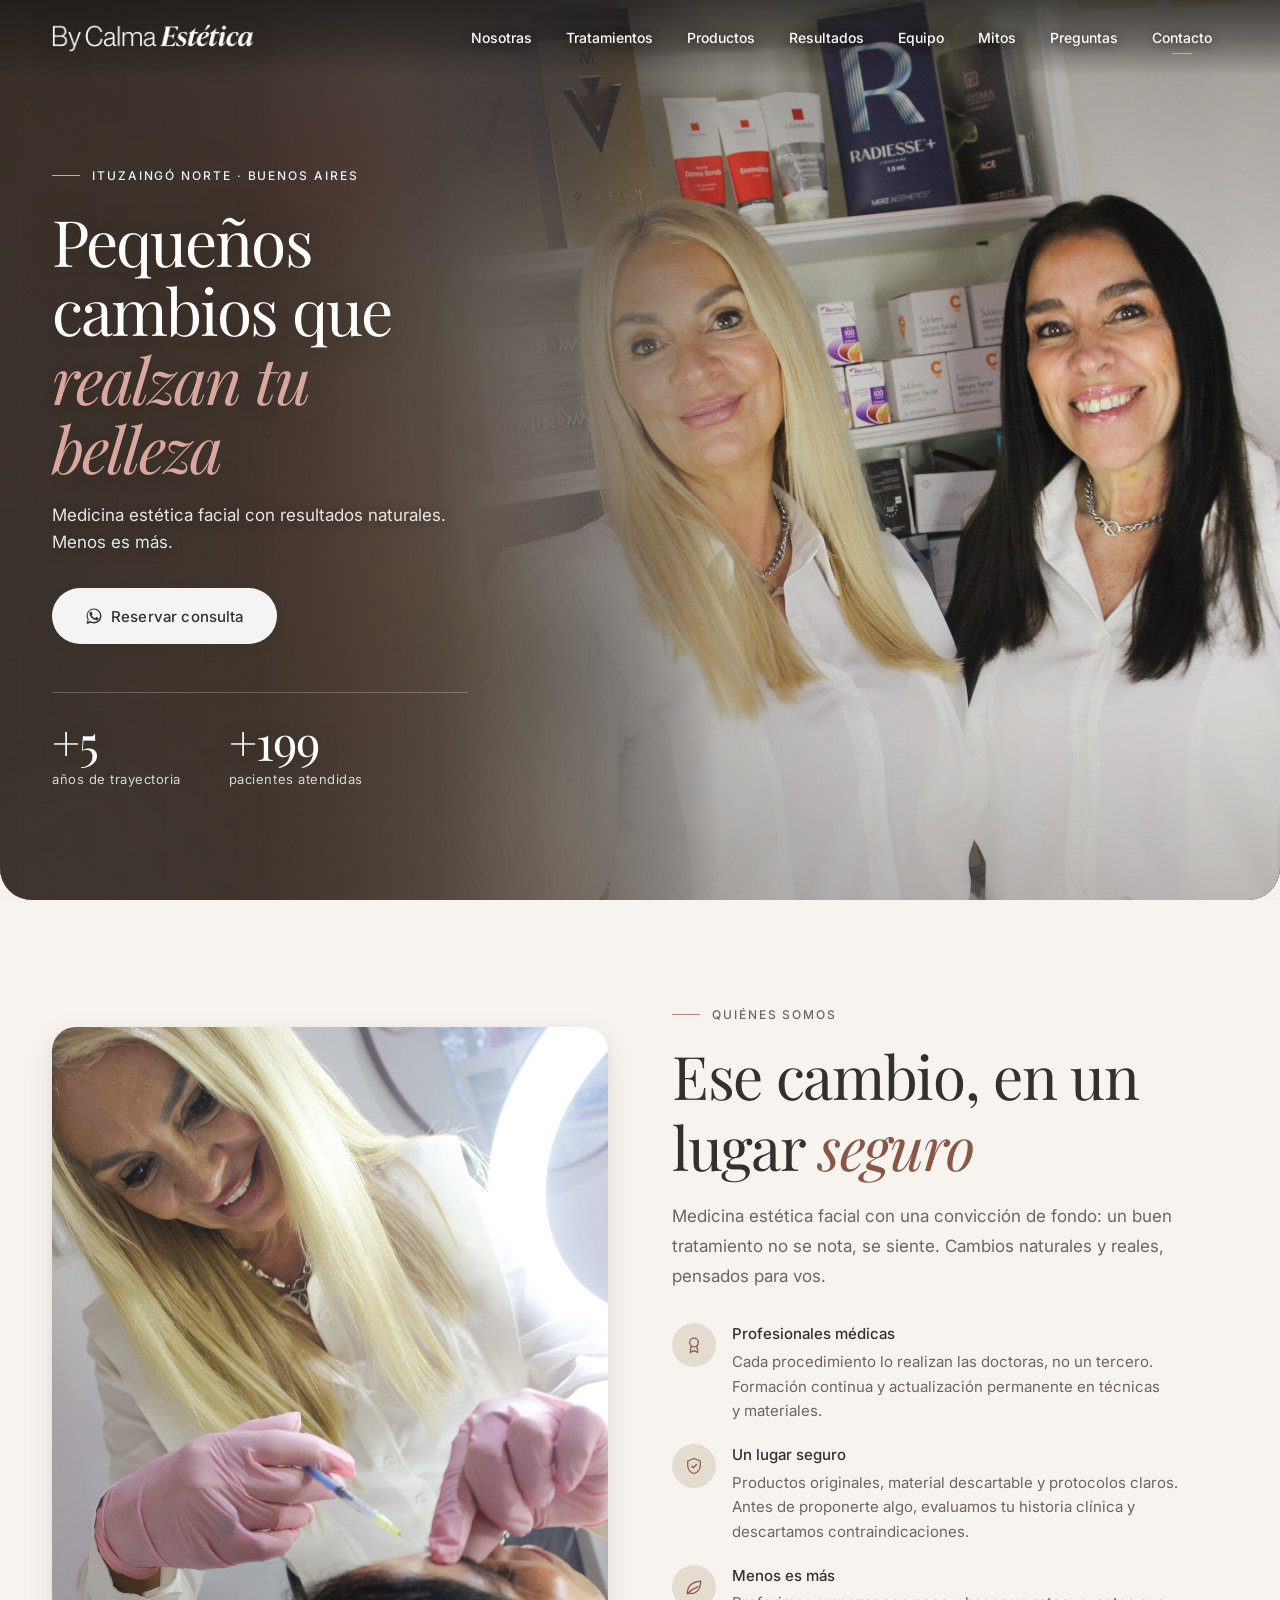
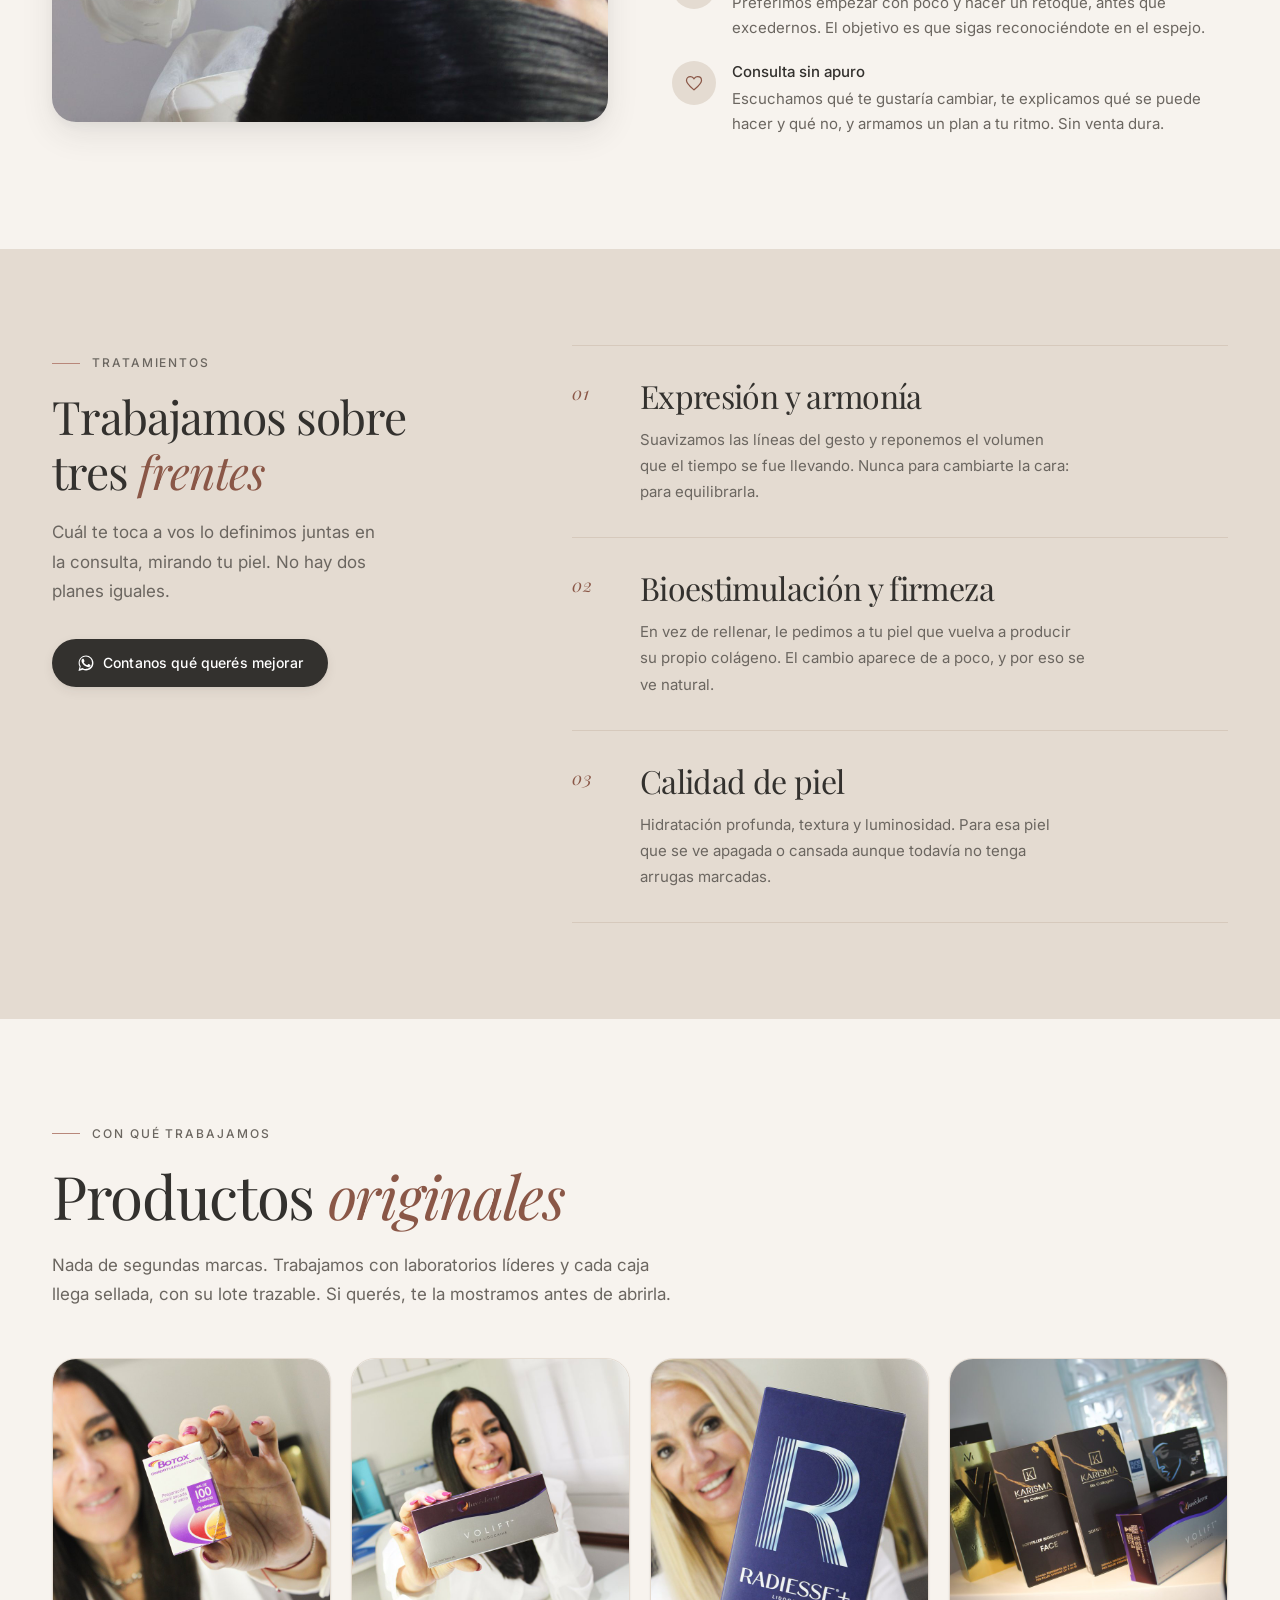
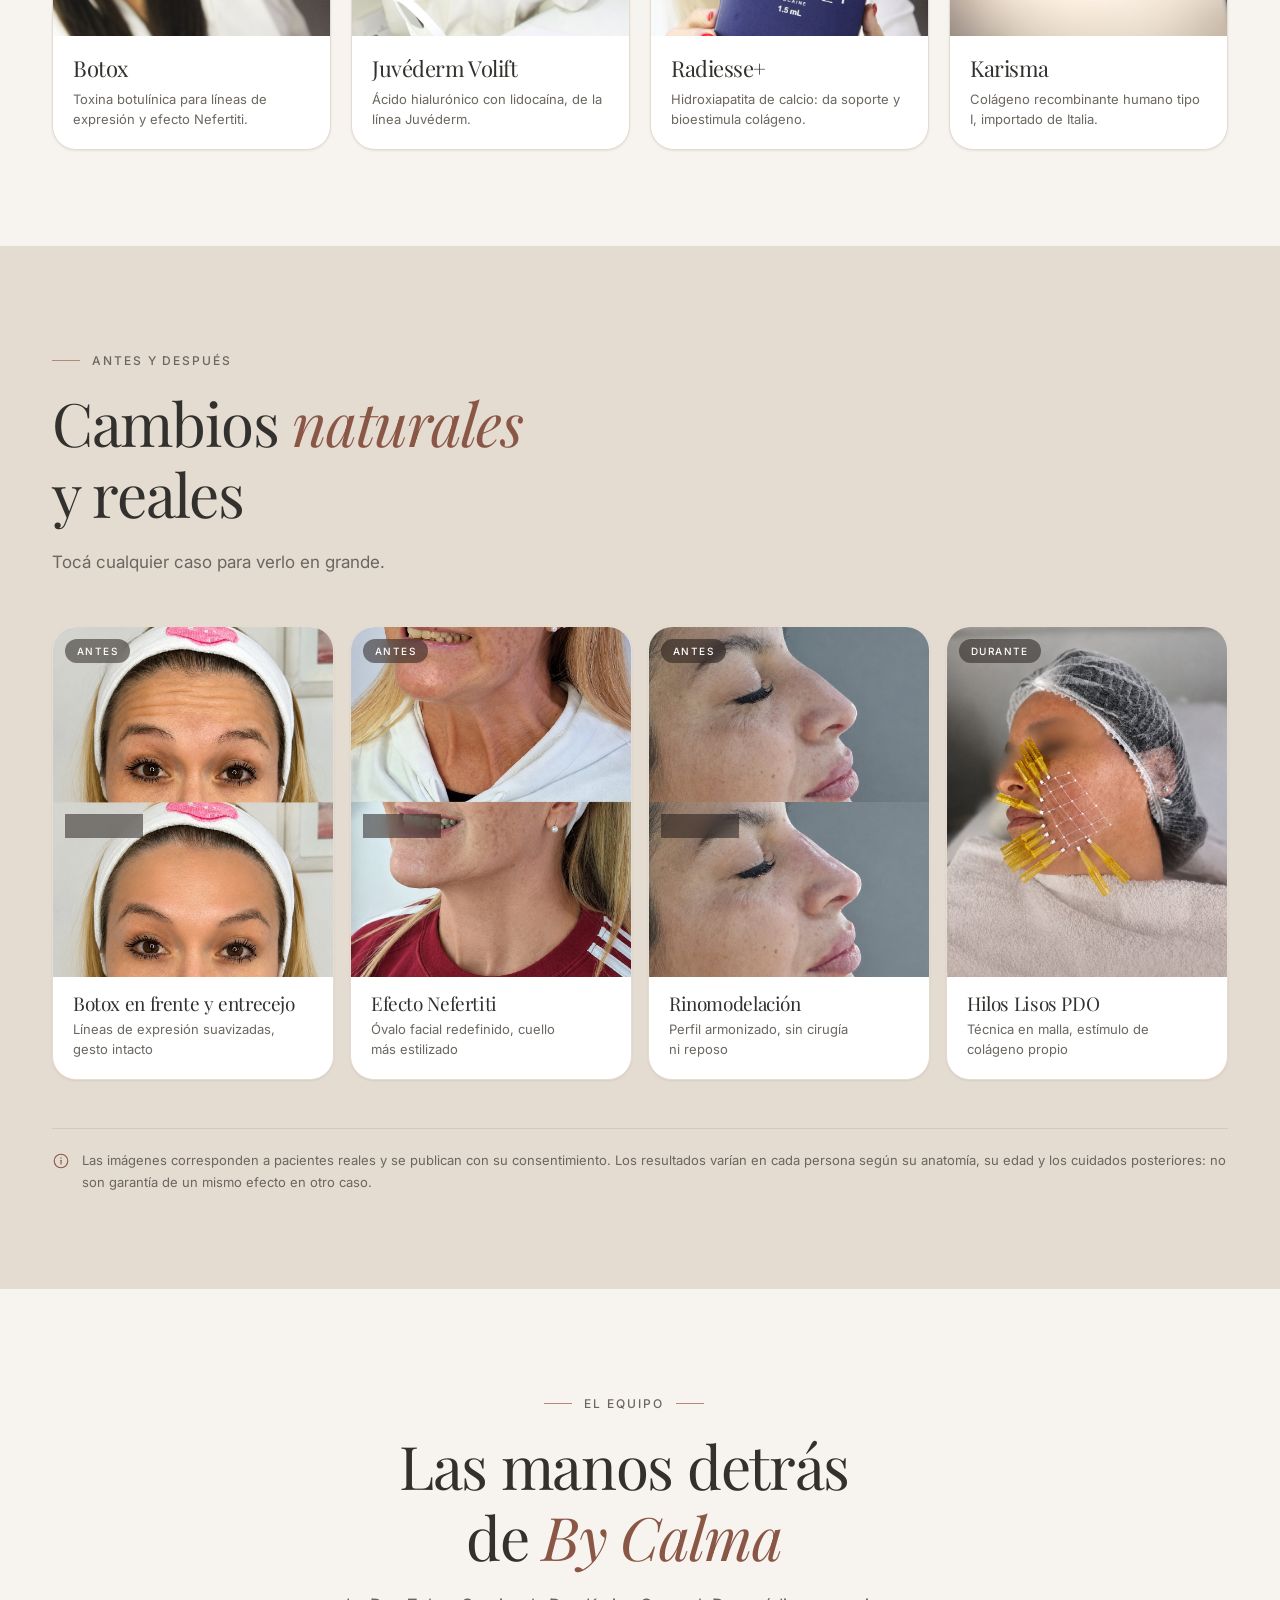
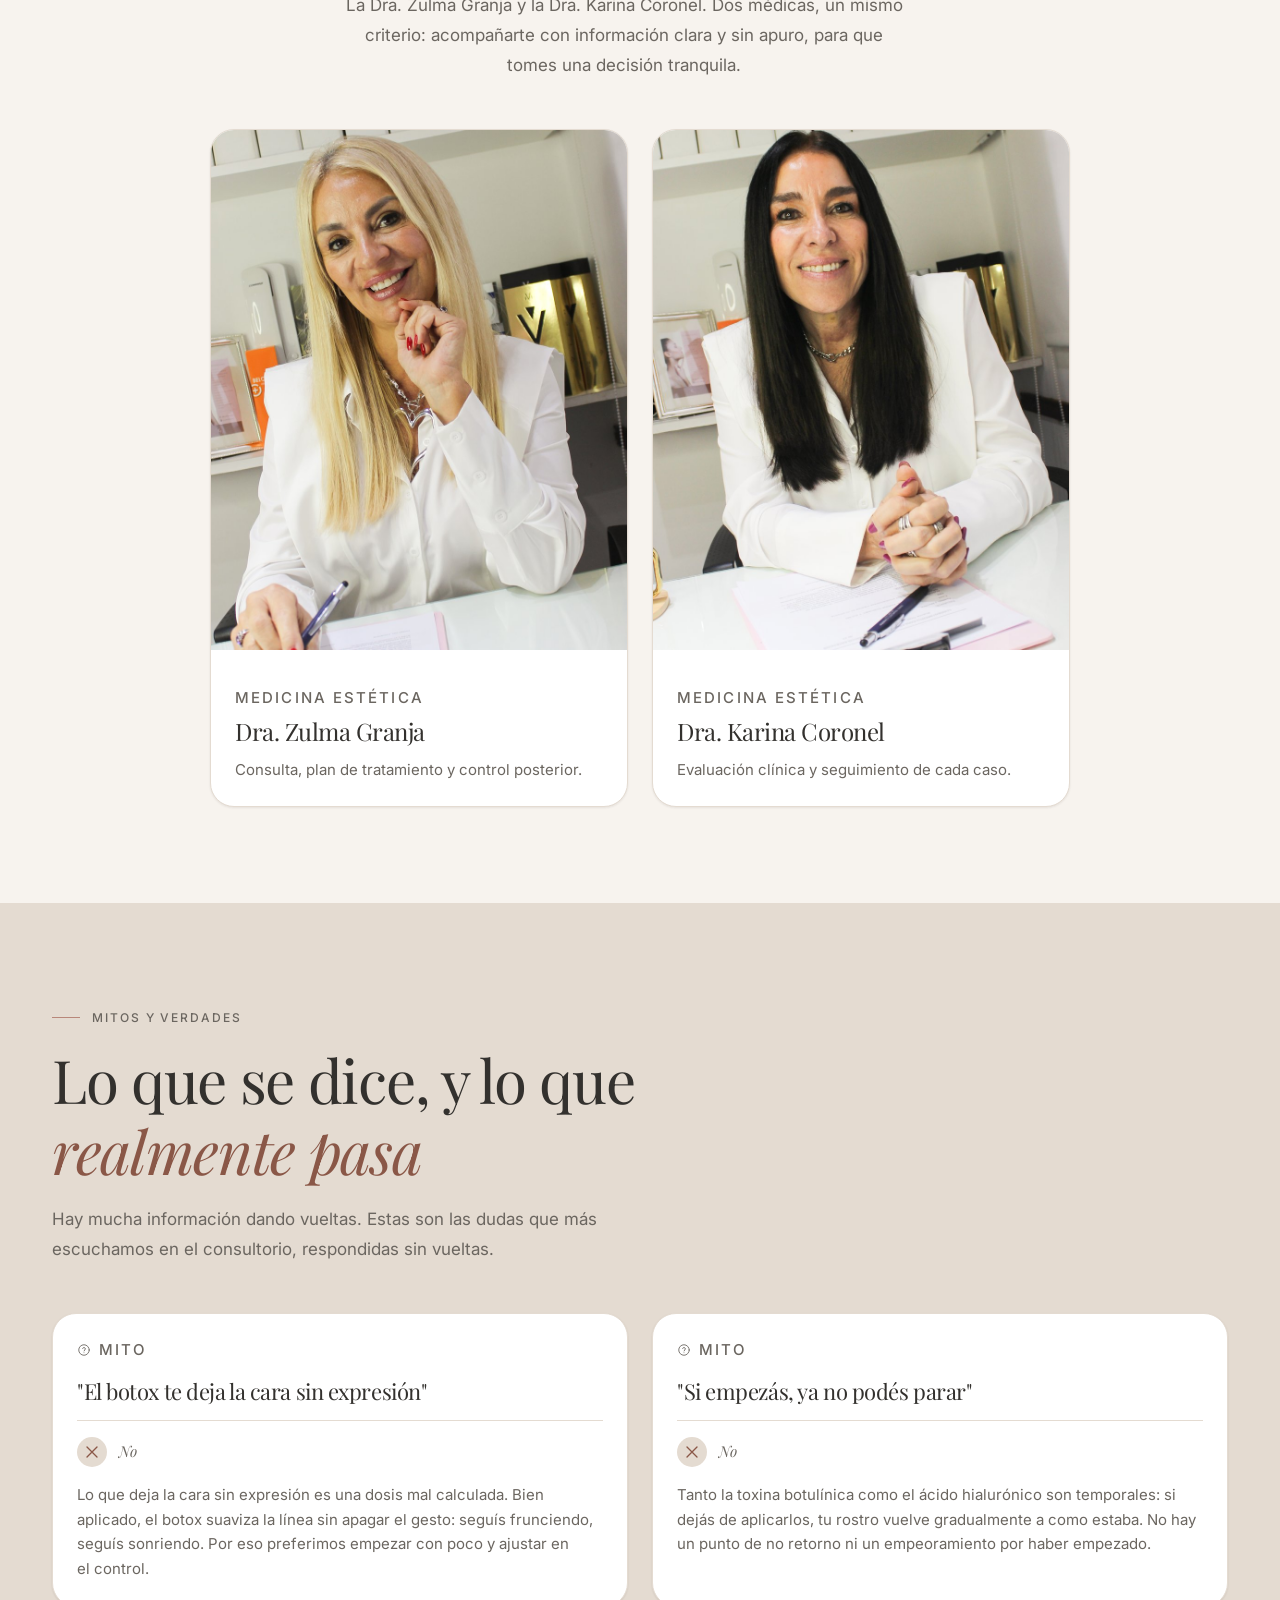
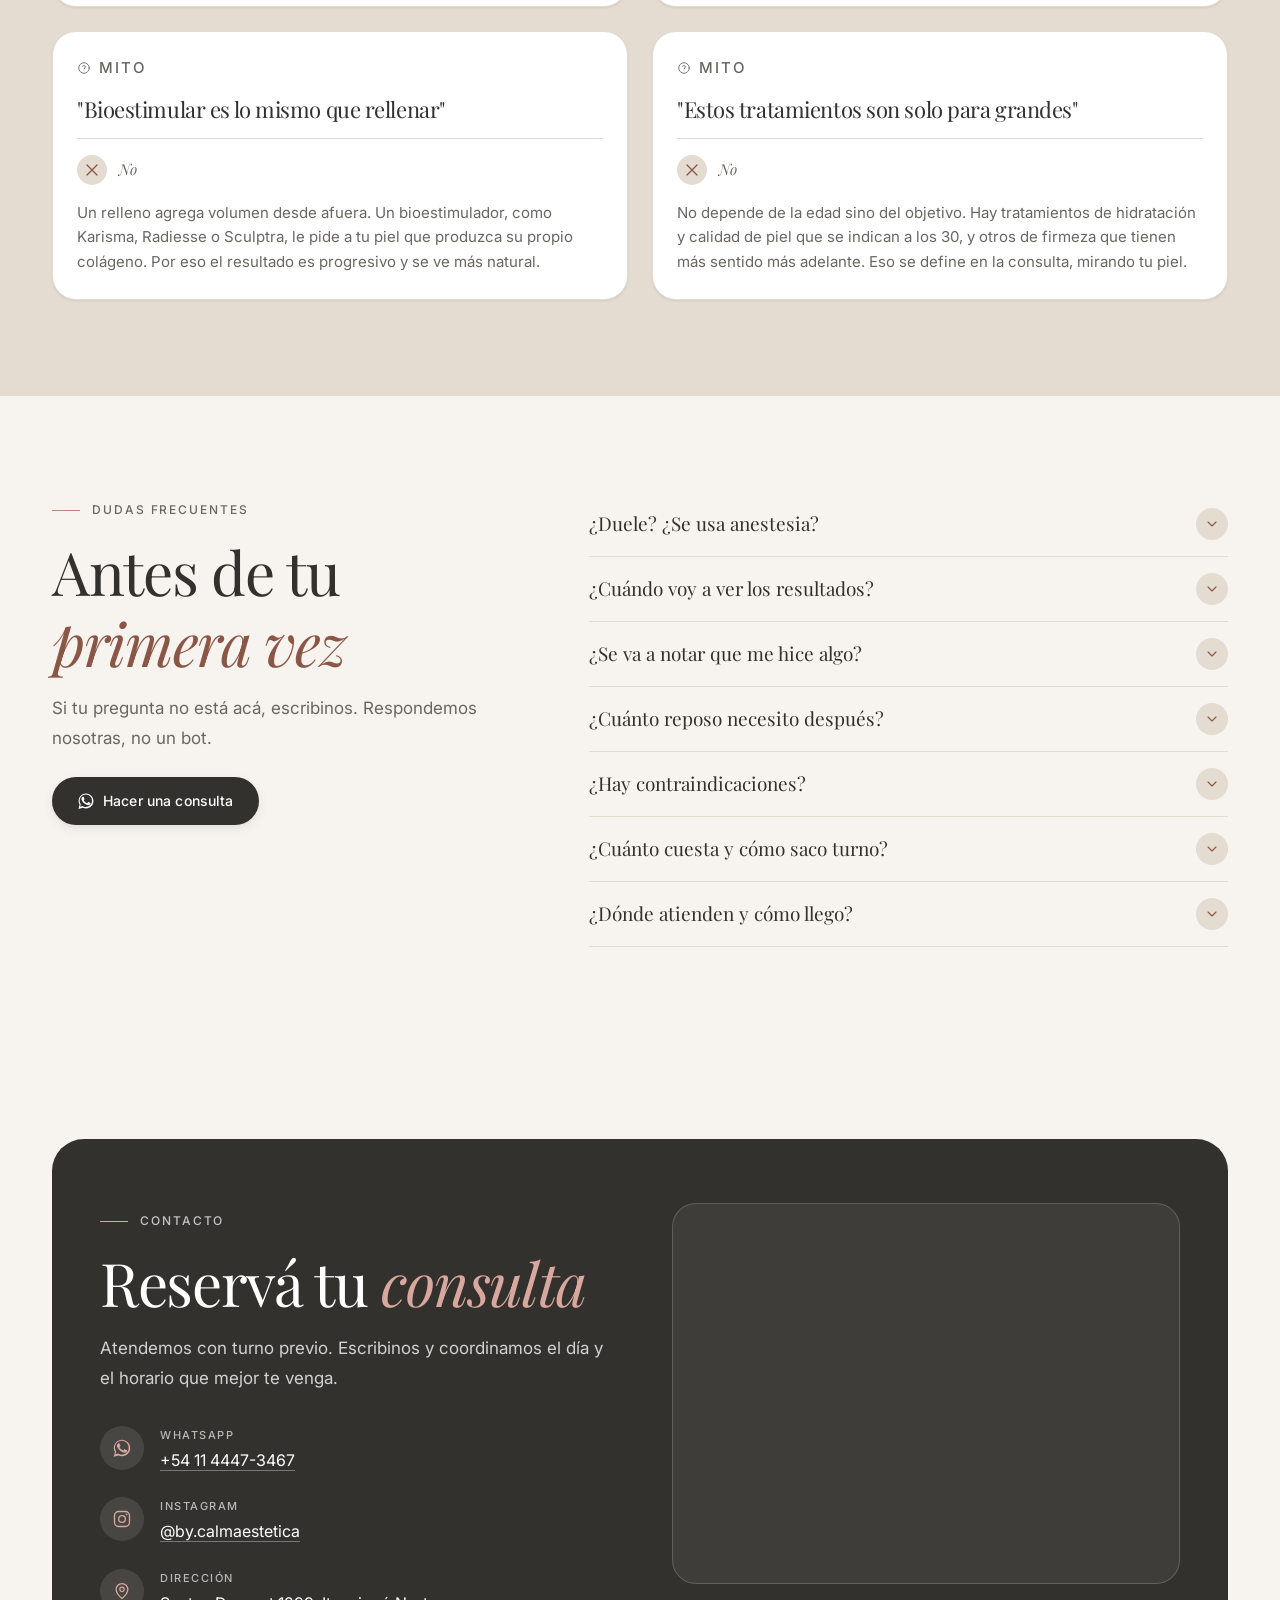
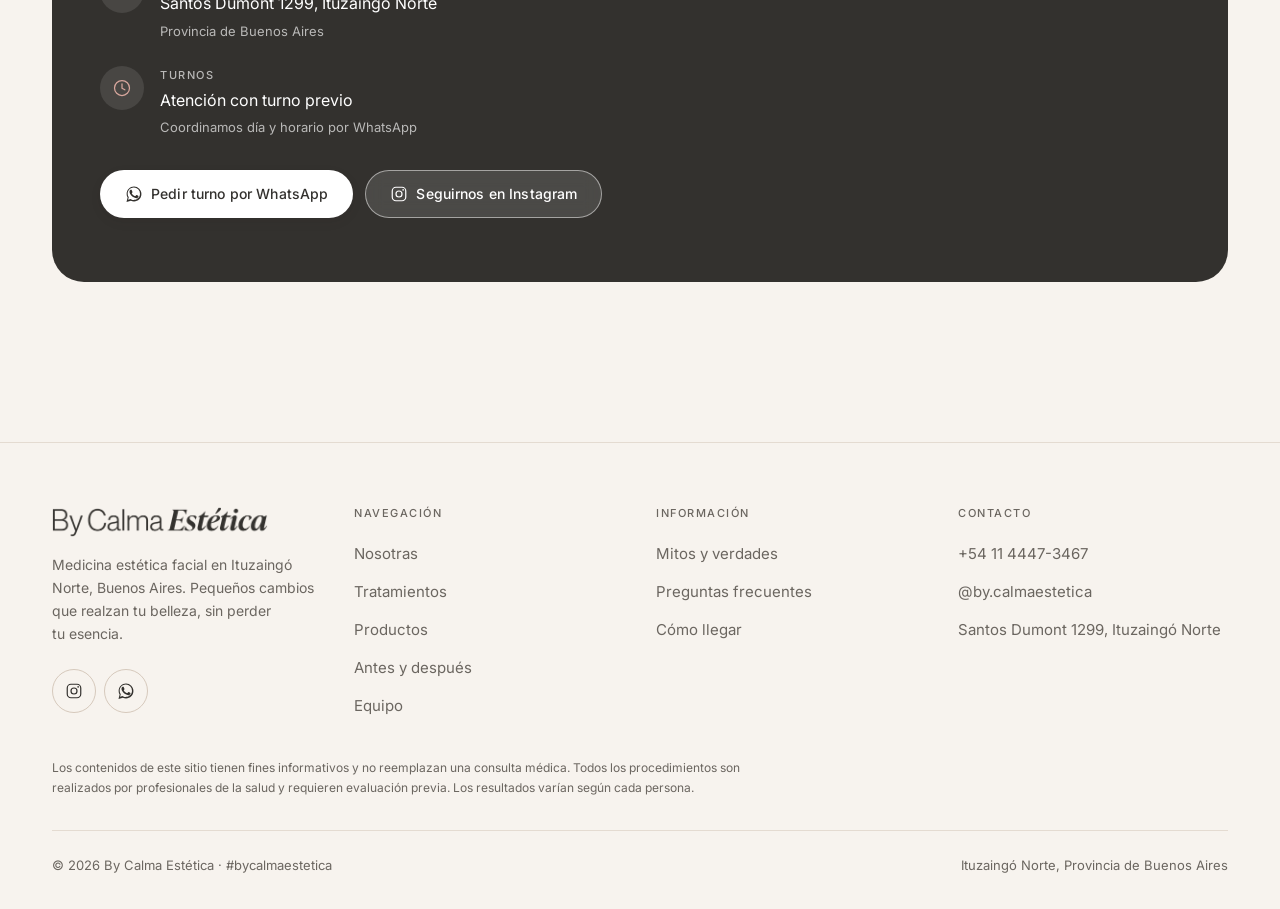
==== commit 17d15c38: "Add files via upload" ====
--- a/index.html
+++ b/index.html
@@ -1,1101 +1,1103 @@
-<!DOCTYPE html>
-<html lang="es-AR">
-  <head>
-    <meta charset="UTF-8" />
-    <meta name="viewport" content="width=device-width, initial-scale=1" />
-
-    <title>
-      By Calma Estética | Medicina estética facial en Ituzaingó, Buenos Aires
-    </title>
-    <meta
-      name="description"
-      content="Centro de medicina estética facial en Ituzaingó Norte, Buenos Aires. Dra. Zulma Granja y Dra. Karina Coronel: bioestimulación, hidratación profunda, armonización facial y toxina botulínica con resultados naturales."
-    />
-    <meta name="theme-color" content="#f7f3ee" />
-    <meta name="author" content="By Calma Estética" />
-    <link rel="canonical" href="https://www.bycalmaestetica.com/" />
-
-    <!-- Cómo se ve el link al compartirlo por WhatsApp o Instagram -->
-    <meta property="og:type" content="website" />
-    <meta property="og:locale" content="es_AR" />
-    <meta property="og:site_name" content="By Calma Estética" />
-    <meta
-      property="og:title"
-      content="By Calma Estética | Medicina estética facial en Ituzaingó, Buenos Aires"
-    />
-    <meta
-      property="og:description"
-      content="Pequeños cambios que realzan tu belleza, sin perder tu esencia. Santos Dumont 1299, Ituzaingó Norte."
-    />
-    <meta property="og:image" content="assets/img/hero-equipo.jpg" />
-    <meta name="twitter:card" content="summary_large_image" />
-
-    <!-- Íconos generados a partir de la "E" itálica del logo -->
-    <link rel="icon" href="assets/logo/favicon.png" sizes="32x32" />
-    <link rel="icon" href="assets/logo/favicon-512.png" sizes="512x512" />
-    <link rel="apple-touch-icon" href="assets/logo/apple-touch-icon.png" />
-
-    <link rel="preconnect" href="https://fonts.googleapis.com" />
-    <link rel="preconnect" href="https://fonts.gstatic.com" crossorigin />
-    <!--
-      Sustitutos gratuitos de las fuentes de marca (ver nota en styles.css):
-      Playfair Display por IvyPresto Headline, Inter por Neue Haas Grotesk.
-    -->
-    <link
-      rel="stylesheet"
-      href="https://fonts.googleapis.com/css2?family=Playfair+Display:ital,wght@0,400;0,500;0,600;1,400;1,500;1,600&family=Inter:wght@300;400;500;600&display=swap"
-    />
-
-    <!-- El ?v= fuerza al navegador a bajar la versión nueva. Subilo a v=2, v=3…
-         cada vez que edites el CSS o el JS y publiques. -->
-    <link rel="stylesheet" href="assets/css/styles.css?v=23" />
-
-    <!-- Ficha del negocio para Google (datos reales) -->
-    <script type="application/ld+json">
-      {
-        "@context": "https://schema.org",
-        "@type": "MedicalBusiness",
-        "name": "By Calma Estética",
-        "description": "Centro de medicina estética facial en Ituzaingó Norte, Provincia de Buenos Aires.",
-        "image": "assets/img/hero-equipo.jpg",
-        "address": {
-          "@type": "PostalAddress",
-          "streetAddress": "Santos Dumont 1299",
-          "addressLocality": "Ituzaingó Norte",
-          "addressRegion": "Provincia de Buenos Aires",
-          "addressCountry": "AR"
-        },
-        "telephone": "+541144473467",
-        "sameAs": ["https://www.instagram.com/by.calmaestetica/"],
-        "employee": [
-          { "@type": "Person", "name": "Dra. Zulma Granja" },
-          { "@type": "Person", "name": "Dra. Karina Coronel" }
-        ]
-      }
-    </script>
-  </head>
-
-  <body>
-    <a class="skip-link" href="#main">Saltar al contenido principal</a>
-
-    <!-- ====================================================================
-         SPRITE DE ÍCONOS — SVG en línea, sin dependencias externas
-         ==================================================================== -->
-    <svg width="0" height="0" style="position: absolute" aria-hidden="true">
-      <defs>
-        <symbol id="i-menu" viewBox="0 0 24 24" fill="none" stroke="currentColor" stroke-width="1.6" stroke-linecap="round">
-          <path d="M4 7h16M4 12h16M4 17h16" />
-        </symbol>
-        <symbol id="i-close" viewBox="0 0 24 24" fill="none" stroke="currentColor" stroke-width="1.6" stroke-linecap="round">
-          <path d="M6 6l12 12M18 6L6 18" />
-        </symbol>
-        <symbol id="i-chevron-down" viewBox="0 0 24 24" fill="none" stroke="currentColor" stroke-width="1.7" stroke-linecap="round" stroke-linejoin="round">
-          <path d="M6 9l6 6 6-6" />
-        </symbol>
-        <symbol id="i-arrow-right" viewBox="0 0 24 24" fill="none" stroke="currentColor" stroke-width="1.6" stroke-linecap="round" stroke-linejoin="round">
-          <path d="M4 12h16M13 5l7 7-7 7" />
-        </symbol>
-        <symbol id="i-arrow-up-right" viewBox="0 0 24 24" fill="none" stroke="currentColor" stroke-width="1.6" stroke-linecap="round" stroke-linejoin="round">
-          <path d="M7 17L17 7M8 7h9v9" />
-        </symbol>
-        <symbol id="i-whatsapp" viewBox="0 0 24 24" fill="currentColor">
-          <path d="M17.47 14.38c-.3-.15-1.76-.87-2.03-.97-.27-.1-.47-.15-.67.15-.2.3-.77.96-.94 1.16-.17.2-.35.22-.65.07-.3-.15-1.26-.46-2.4-1.48-.89-.79-1.49-1.76-1.66-2.06-.17-.3-.02-.46.13-.61.14-.13.3-.35.45-.52.15-.17.2-.3.3-.5.1-.2.05-.37-.02-.52-.08-.15-.67-1.61-.92-2.2-.24-.58-.49-.5-.67-.51h-.57c-.2 0-.52.07-.79.37-.27.3-1.04 1.01-1.04 2.47s1.06 2.86 1.21 3.06c.15.2 2.09 3.2 5.07 4.48.71.31 1.26.49 1.69.63.71.22 1.36.19 1.87.12.57-.09 1.76-.72 2-1.41.25-.7.25-1.29.18-1.42-.08-.13-.28-.2-.58-.35z" />
-          <path d="M12.04 2C6.6 2 2.17 6.43 2.17 11.87c0 1.74.46 3.44 1.32 4.94L2 22.5l5.83-1.52a9.83 9.83 0 0 0 4.2.95h.01c5.44 0 9.87-4.43 9.87-9.87 0-2.64-1.03-5.12-2.9-6.98A9.8 9.8 0 0 0 12.04 2zm0 17.99h-.01a8.2 8.2 0 0 1-4.17-1.14l-.3-.18-3.46.9.93-3.37-.2-.31a8.15 8.15 0 0 1-1.25-4.35c0-4.52 3.68-8.2 8.21-8.2a8.14 8.14 0 0 1 5.8 2.41 8.14 8.14 0 0 1 2.4 5.8c0 4.53-3.68 8.21-8.2 8.21z" />
-        </symbol>
-        <symbol id="i-instagram" viewBox="0 0 24 24" fill="none" stroke="currentColor" stroke-width="1.6" stroke-linecap="round" stroke-linejoin="round">
-          <rect x="3" y="3" width="18" height="18" rx="5" />
-          <circle cx="12" cy="12" r="4" />
-          <circle cx="17.5" cy="6.5" r="1.1" fill="currentColor" stroke="none" />
-        </symbol>
-        <symbol id="i-shield" viewBox="0 0 24 24" fill="none" stroke="currentColor" stroke-width="1.5" stroke-linecap="round" stroke-linejoin="round">
-          <path d="M12 3l7.5 3v5.4c0 4.4-3.1 8.5-7.5 9.6-4.4-1.1-7.5-5.2-7.5-9.6V6z" />
-          <path d="M9.2 12.2l1.9 1.9 3.9-3.9" />
-        </symbol>
-        <symbol id="i-heart" viewBox="0 0 24 24" fill="none" stroke="currentColor" stroke-width="1.5" stroke-linecap="round" stroke-linejoin="round">
-          <path d="M12 20.3l-1.4-1.3C5.9 14.8 3 12.2 3 8.9 3 6.3 5 4.3 7.6 4.3c1.5 0 2.9.7 3.8 1.8l.6.8.6-.8a4.7 4.7 0 0 1 3.8-1.8C19 4.3 21 6.3 21 8.9c0 3.3-2.9 5.9-7.6 10.1z" />
-        </symbol>
-        <symbol id="i-certificate" viewBox="0 0 24 24" fill="none" stroke="currentColor" stroke-width="1.5" stroke-linecap="round" stroke-linejoin="round">
-          <circle cx="12" cy="9" r="5.2" />
-          <path d="M8.6 13.4L7.5 21l4.5-2.3L16.5 21l-1.1-7.6" />
-        </symbol>
-        <symbol id="i-map-pin" viewBox="0 0 24 24" fill="none" stroke="currentColor" stroke-width="1.5" stroke-linecap="round" stroke-linejoin="round">
-          <path d="M12 21s7-5.6 7-11a7 7 0 1 0-14 0c0 5.4 7 11 7 11z" />
-          <circle cx="12" cy="10" r="2.6" />
-        </symbol>
-        <symbol id="i-clock" viewBox="0 0 24 24" fill="none" stroke="currentColor" stroke-width="1.5" stroke-linecap="round" stroke-linejoin="round">
-          <circle cx="12" cy="12" r="9" />
-          <path d="M12 7v5.2l3.4 2" />
-        </symbol>
-        <symbol id="i-expand" viewBox="0 0 24 24" fill="none" stroke="currentColor" stroke-width="1.6" stroke-linecap="round" stroke-linejoin="round">
-          <path d="M9 4H4v5M15 4h5v5M15 20h5v-5M9 20H4v-5" />
-        </symbol>
-        <symbol id="i-info" viewBox="0 0 24 24" fill="none" stroke="currentColor" stroke-width="1.5" stroke-linecap="round" stroke-linejoin="round">
-          <circle cx="12" cy="12" r="9" />
-          <path d="M12 11v5" />
-          <circle cx="12" cy="8" r=".9" fill="currentColor" stroke="none" />
-        </symbol>
-        <symbol id="i-leaf" viewBox="0 0 24 24" fill="none" stroke="currentColor" stroke-width="1.5" stroke-linecap="round" stroke-linejoin="round">
-          <path d="M4 20c0-8 5-14 16-15 0 11-6 15-12 15-2 0-4-1.5-4-1.5z" />
-          <path d="M4.5 19.5C8 16 12 13.5 17 11.5" />
-        </symbol>
-        <symbol id="i-question" viewBox="0 0 24 24" fill="none" stroke="currentColor" stroke-width="1.5" stroke-linecap="round" stroke-linejoin="round">
-          <circle cx="12" cy="12" r="9" />
-          <path d="M9.6 9.3a2.5 2.5 0 0 1 4.8.8c0 1.7-2.4 2-2.4 3.4" />
-          <circle cx="12" cy="16.6" r=".85" fill="currentColor" stroke="none" />
-        </symbol>
-      </defs>
-    </svg>
-
-    <!-- ====================================================================
-         HEADER
-         ==================================================================== -->
-    <header class="site-header" id="siteHeader">
-      <div class="container header-inner">
-        <a class="brand" href="#inicio" aria-label="By Calma Estética — Inicio">
-          <img
-            class="brand-logo brand-logo-dark"
-            src="assets/logo/logo.png?v=2"
-            alt="By Calma Estética"
-            width="900"
-            height="125"
-          />
-          <img
-            class="brand-logo brand-logo-light"
-            src="assets/logo/logo-blanco.png?v=2"
-            alt=""
-            aria-hidden="true"
-            width="900"
-            height="125"
-          />
-        </a>
-
-        <nav class="nav-desktop" aria-label="Navegación principal">
-          <a href="#nosotras">Nosotras</a>
-          <a href="#tratamientos">Tratamientos</a>
-          <a href="#productos">Productos</a>
-          <a href="#resultados">Resultados</a>
-          <a href="#equipo">Equipo</a>
-          <a href="#mitos">Mitos</a>
-          <a href="#faq">Preguntas</a>
-          <a href="#contacto">Contacto</a>
-        </nav>
-
-        <div class="header-actions">
-          <button
-            class="nav-toggle"
-            id="navToggle"
-            type="button"
-            aria-label="Abrir menú"
-            aria-expanded="false"
-            aria-controls="navMobile"
-          >
-            <svg class="icon" width="24" height="24" aria-hidden="true"><use href="#i-menu" /></svg>
-          </button>
-        </div>
-      </div>
-    </header>
-
-    <div class="nav-mobile" id="navMobile" data-open="false" role="dialog" aria-modal="true" aria-label="Menú de navegación">
-      <div class="nav-mobile-head">
-        <img class="brand-logo" src="assets/logo/logo.png?v=2" alt="By Calma Estética" width="900" height="125" />
-        <button class="nav-toggle" id="navClose" type="button" aria-label="Cerrar menú">
-          <svg class="icon" width="24" height="24" aria-hidden="true"><use href="#i-close" /></svg>
-        </button>
-      </div>
-
-      <nav class="nav-mobile-links" aria-label="Navegación móvil">
-        <a href="#nosotras">Nosotras</a>
-        <a href="#tratamientos">Tratamientos</a>
-        <a href="#productos">Productos</a>
-        <a href="#resultados">Resultados</a>
-        <a href="#equipo">Equipo</a>
-        <a href="#mitos">Mitos y verdades</a>
-        <a href="#faq">Preguntas frecuentes</a>
-        <a href="#contacto">Contacto</a>
-      </nav>
-
-      <a class="btn btn-primary" data-wa href="#contacto" target="_blank" rel="noopener">
-        <svg class="icon" aria-hidden="true"><use href="#i-whatsapp" /></svg>
-        Pedir turno por WhatsApp
-      </a>
-    </div>
-
-    <main id="main">
-      <!-- ==================================================================
-           HERO
-           ================================================================== -->
-      <section class="hero" id="inicio">
-        <div class="hero-media">
-          <!--
-            FOTO DEL HERO — en escritorio ocupa la franja derecha.
-            La versión de escritorio viene compuesta: ellas a la derecha y el
-            mismo fondo desenfocado fundido hacia la izquierda, para que el
-            degradado no tenga ningún borde. El encuadre vertical se ajusta con
-            --hero-focus, dentro de .hero en styles.css.
-          -->
-          <picture>
-            <!-- En celular hace falta un recorte más vertical que en escritorio -->
-            <source
-              media="(max-width: 899px)"
-              srcset="assets/img/hero-equipo-movil.jpg?v=3"
-              width="1000"
-              height="1519"
-            />
-            <img
-              src="assets/img/hero-equipo.jpg?v=17"
-              alt="La Dra. Zulma Granja y la Dra. Karina Coronel en el consultorio de By Calma Estética"
-              width="2400"
-              height="1350"
-              fetchpriority="high"
-            />
-          </picture>
-        </div>
-
-        <div class="hero-content container">
-          <div class="hero-inner">
-            <p class="eyebrow hero-eyebrow">Ituzaingó Norte · Buenos Aires</p>
-
-            <h1 class="hero-title">
-              Pequeños cambios que <em>realzan tu belleza</em>
-            </h1>
-
-            <p class="hero-sub">
-              Medicina estética facial con resultados naturales. Menos es más.
-            </p>
-
-            <div class="hero-actions">
-              <a class="btn btn-light btn-lg" data-wa href="#contacto" target="_blank" rel="noopener">
-                <svg class="icon" aria-hidden="true"><use href="#i-whatsapp" /></svg>
-                Reservar consulta
-              </a>
-            </div>
-
-            <!--
-              Contadores animados. El número final está escrito en el HTML, así
-              que si el JavaScript no corre igual se lee bien. Para cambiarlos,
-              editá data-count Y el texto visible.
-            -->
-            <ul class="hero-stats">
-              <li class="stat">
-                <span class="stat-value" data-count="5" data-count-prefix="+" data-count-delay="750">+5</span>
-                <span class="stat-label">años de trayectoria</span>
-              </li>
-              <li class="stat">
-                <span class="stat-value" data-count="200" data-count-prefix="+" data-count-delay="750">+200</span>
-                <span class="stat-label">pacientes atendidas</span>
-              </li>
-            </ul>
-          </div>
-        </div>
-      </section>
-
-      <!-- ==================================================================
-           NOSOTRAS
-           ================================================================== -->
-      <section class="section" id="nosotras">
-        <div class="container about-grid">
-          <div class="about-media" data-reveal>
-            <img
-              src="assets/img/nosotras-botox.jpg?v=3"
-              alt="La Dra. Zulma Granja aplicando toxina botulínica a una paciente"
-              loading="lazy"
-              width="1100"
-              height="1375"
-            />
-          </div>
-
-          <div data-reveal>
-            <p class="eyebrow">Quiénes somos</p>
-            <h2 class="h-section">
-              Ese cambio que venís pensando, en un lugar
-              <span class="accent-italic">seguro</span>
-            </h2>
-            <p class="lead">
-              By Calma Estética es el consultorio de la Dra. Zulma Granja y la
-              Dra. Karina Coronel. Nos dedicamos a la medicina estética facial
-              con una convicción de fondo: un buen tratamiento no se nota, se
-              siente. Cambios naturales y reales, pensados para vos.
-            </p>
-
-            <ul class="value-list">
-              <li class="value-item">
-                <span class="value-icon" aria-hidden="true"><svg class="icon"><use href="#i-certificate" /></svg></span>
-                <div>
-                  <h3>Profesionales médicas</h3>
-                  <p>
-                    Cada procedimiento lo realizan las doctoras, no un tercero.
-                    Formación continua y actualización permanente en técnicas y
-                    materiales.
-                  </p>
-                </div>
-              </li>
-
-              <li class="value-item">
-                <span class="value-icon" aria-hidden="true"><svg class="icon"><use href="#i-shield" /></svg></span>
-                <div>
-                  <h3>Un lugar seguro</h3>
-                  <p>
-                    Productos originales, material descartable y protocolos
-                    claros. Antes de proponerte algo, evaluamos tu historia
-                    clínica y descartamos contraindicaciones.
-                  </p>
-                </div>
-              </li>
-
-              <li class="value-item">
-                <span class="value-icon" aria-hidden="true"><svg class="icon"><use href="#i-leaf" /></svg></span>
-                <div>
-                  <h3>Menos es más</h3>
-                  <p>
-                    Preferimos empezar con poco y hacer un retoque, antes que
-                    excedernos. El objetivo es que sigas reconociéndote en el
-                    espejo.
-                  </p>
-                </div>
-              </li>
-
-              <li class="value-item">
-                <span class="value-icon" aria-hidden="true"><svg class="icon"><use href="#i-heart" /></svg></span>
-                <div>
-                  <h3>Consulta sin apuro</h3>
-                  <p>
-                    Escuchamos qué te gustaría cambiar, te explicamos qué se
-                    puede hacer y qué no, y armamos un plan a tu ritmo. Sin venta
-                    dura.
-                  </p>
-                </div>
-              </li>
-            </ul>
-          </div>
-        </div>
-      </section>
-
-      <!-- ==================================================================
-           TRATAMIENTOS
-           ================================================================== -->
-      <section class="section band-sand" id="tratamientos">
-        <div class="container frentes-grid">
-          <div class="frentes-intro" data-reveal>
-            <p class="eyebrow">Tratamientos</p>
-            <h2 class="h-section">
-              Trabajamos sobre tres <span class="accent-italic">frentes</span>
-            </h2>
-            <p class="lead">
-              Cuál te toca a vos lo definimos juntas en la consulta, mirando tu
-              piel. No hay dos planes iguales.
-            </p>
-            <a class="btn btn-primary frentes-cta" data-wa href="#contacto" target="_blank" rel="noopener">
-              <svg class="icon" aria-hidden="true"><use href="#i-whatsapp" /></svg>
-              Contanos qué querés mejorar
-            </a>
-          </div>
-
-          <!--
-            Los tres frentes. A propósito no nombran tratamientos puntuales:
-            describen el problema, que es lo que la paciente reconoce.
-          -->
-          <ol class="frentes" data-reveal>
-            <li class="frente">
-              <span class="frente-num">01</span>
-              <div class="frente-texto">
-                <h3>Expresión y armonía</h3>
-                <p>
-                  Suavizamos las líneas del gesto y reponemos el volumen que el
-                  tiempo se fue llevando. Nunca para cambiarte la cara: para
-                  equilibrarla.
-                </p>
-              </div>
-            </li>
-
-            <li class="frente">
-              <span class="frente-num">02</span>
-              <div class="frente-texto">
-                <h3>Bioestimulación y firmeza</h3>
-                <p>
-                  En vez de rellenar, le pedimos a tu piel que vuelva a producir
-                  su propio colágeno. El cambio aparece de a poco, y por eso se
-                  ve natural.
-                </p>
-              </div>
-            </li>
-
-            <li class="frente">
-              <span class="frente-num">03</span>
-              <div class="frente-texto">
-                <h3>Calidad de piel</h3>
-                <p>
-                  Hidratación profunda, textura y luminosidad. Para esa piel que
-                  se ve apagada o cansada aunque todavía no tenga arrugas
-                  marcadas.
-                </p>
-              </div>
-            </li>
-          </ol>
-        </div>
-      </section>
-
-      <!-- ==================================================================
-           PRODUCTOS
-           ================================================================== -->
-      <section class="section" id="productos">
-        <div class="container">
-          <div class="section-head" data-reveal>
-            <div class="section-head-text">
-              <p class="eyebrow">Con qué trabajamos</p>
-              <h2 class="h-section">
-                Productos <span class="accent-italic">originales</span>
-              </h2>
-              <p class="lead">
-                Nada de segundas marcas. Trabajamos con laboratorios líderes y
-                cada caja llega sellada, con su lote trazable. Si querés, te la
-                mostramos antes de abrirla.
-              </p>
-            </div>
-          </div>
-
-          <ul class="prod-grid" data-reveal>
-            <li class="prod-card">
-              <div class="prod-media">
-                <img src="assets/img/producto-botox.jpg?v=3" alt="Caja de Botox, toxina botulínica, en el consultorio de By Calma Estética" loading="lazy" width="800" height="800" />
-              </div>
-              <div class="prod-body">
-                <h3>Botox</h3>
-                <p>Toxina botulínica para líneas de expresión y efecto Nefertiti.</p>
-              </div>
-            </li>
-
-            <li class="prod-card">
-              <div class="prod-media">
-                <img src="assets/img/producto-volift.jpg?v=3" alt="Caja de Juvéderm Volift con lidocaína" loading="lazy" width="800" height="800" />
-              </div>
-              <div class="prod-body">
-                <h3>Juvéderm Volift</h3>
-                <p>Ácido hialurónico con lidocaína, de la línea Juvéderm.</p>
-              </div>
-            </li>
-
-            <li class="prod-card">
-              <div class="prod-media">
-                <img src="assets/img/producto-radiesse.jpg?v=3" alt="Caja de Radiesse+ de Merz Aesthetics" loading="lazy" width="800" height="800" />
-              </div>
-              <div class="prod-body">
-                <h3>Radiesse<span aria-hidden="true">+</span></h3>
-                <p>Hidroxiapatita de calcio: da soporte y bioestimula colágeno.</p>
-              </div>
-            </li>
-
-            <li class="prod-card">
-              <div class="prod-media">
-                <img src="assets/img/producto-karisma.jpg?v=3" alt="Cajas de Karisma Rh Collagen junto a Sunekos y Juvéderm Volift" loading="lazy" width="800" height="800" />
-              </div>
-              <div class="prod-body">
-                <h3>Karisma</h3>
-                <p>Colágeno recombinante humano tipo I, importado de Italia.</p>
-              </div>
-            </li>
-          </ul>
-        </div>
-      </section>
-
-      <!-- ==================================================================
-           ANTES Y DESPUÉS
-           Para sumar casos: duplicá un <button class="result-card">, cambiá
-           la imagen, el texto y el data-cat (botox / hialuronico / hilos).
-           ================================================================== -->
-      <section class="section band-sand" id="resultados">
-        <div class="container">
-          <div class="section-head" data-reveal>
-            <div class="section-head-text">
-              <p class="eyebrow">Antes y después</p>
-              <h2 class="h-section">
-                Cambios <span class="accent-italic">naturales</span> y reales
-              </h2>
-              <p class="lead">Tocá cualquier caso para verlo en grande.</p>
-            </div>
-          </div>
-
-
-          <div class="results-grid" id="resultsGrid">
-            <button
-              class="result-card"
-              type="button"
-              data-cat="botox" data-ab
-              data-src="assets/img/resultado-botox-frente.jpg?v=2"
-              data-caption="Antes y después de toxina botulínica en frente y entrecejo"
-            >
-              <div class="result-media">
-                <img src="assets/img/resultado-botox-frente.jpg?v=2" alt="Antes y después de toxina botulínica: líneas de la frente suavizadas" loading="lazy" width="1080" height="1350" />
-                <span class="ab-label ab-antes">Antes</span>
-                <span class="ab-label ab-despues">Después</span>
-                <span class="result-zoom" aria-hidden="true"><svg class="icon"><use href="#i-expand" /></svg></span>
-              </div>
-              <div class="result-body">
-                <h3>Botox en frente y entrecejo</h3>
-                <p>Líneas de expresión suavizadas, gesto intacto</p>
-              </div>
-            </button>
-
-            <button
-              class="result-card"
-              type="button"
-              data-cat="botox" data-ab
-              data-src="assets/img/resultado-nefertiti-botox.jpg?v=2"
-              data-caption="Efecto Nefertiti con toxina botulínica: óvalo facial redefinido y cuello estilizado"
-            >
-              <div class="result-media">
-                <img src="assets/img/resultado-nefertiti-botox.jpg?v=2" alt="Antes y después del efecto Nefertiti con toxina botulínica en cuello y mandíbula" loading="lazy" width="1080" height="1350" />
-                <span class="ab-label ab-antes">Antes</span>
-                <span class="ab-label ab-despues">Después</span>
-                <span class="result-zoom" aria-hidden="true"><svg class="icon"><use href="#i-expand" /></svg></span>
-              </div>
-              <div class="result-body">
-                <h3>Efecto Nefertiti</h3>
-                <p>Óvalo facial redefinido, cuello más estilizado</p>
-              </div>
-            </button>
-
-            <button
-              class="result-card"
-              type="button"
-              data-cat="hialuronico" data-ab
-              data-src="assets/img/resultado-rinomodelacion.jpg?v=23"
-              data-caption="Rinomodelación con ácido hialurónico: perfil armonizado sin cirugía"
-            >
-              <div class="result-media">
-                <img src="assets/img/resultado-rinomodelacion.jpg?v=23" alt="Antes y después de una rinomodelación con ácido hialurónico, vista de perfil" loading="lazy" width="1080" height="1350" />
-                <span class="ab-label ab-antes">Antes</span>
-                <span class="ab-label ab-despues">Después</span>
-                <span class="result-zoom" aria-hidden="true"><svg class="icon"><use href="#i-expand" /></svg></span>
-              </div>
-              <div class="result-body">
-                <h3>Rinomodelación</h3>
-                <p>Perfil armonizado, sin cirugía ni reposo</p>
-              </div>
-            </button>
-
-            <button
-              class="result-card"
-              type="button"
-              data-cat="hilos"
-              data-src="assets/img/tratamiento-hilos-pdo.jpg?v=2"
-              data-caption="Hilos lisos de PDO colocados en malla para estimular colágeno y elastina"
-            >
-              <div class="result-media">
-                <img src="assets/img/tratamiento-hilos-pdo.jpg?v=2" alt="Colocación de hilos lisos de PDO en malla sobre la mejilla" loading="lazy" width="1080" height="1350" />
-                <span class="ab-label ab-antes">Durante</span>
-                <span class="result-zoom" aria-hidden="true"><svg class="icon"><use href="#i-expand" /></svg></span>
-              </div>
-              <div class="result-body">
-                <h3>Hilos Lisos PDO</h3>
-                <p>Técnica en malla, estímulo de colágeno propio</p>
-              </div>
-            </button>
-          </div>
-
-
-          <p class="note-box">
-            <svg class="icon" aria-hidden="true"><use href="#i-info" /></svg>
-            <span>
-              Las imágenes corresponden a pacientes reales y se publican con su
-              consentimiento. Los resultados varían en cada persona según su
-              anatomía, su edad y los cuidados posteriores: no son garantía de un
-              mismo efecto en otro caso.
-            </span>
-          </p>
-        </div>
-      </section>
-
-      <!-- ==================================================================
-           EQUIPO
-           ================================================================== -->
-      <section class="section" id="equipo">
-        <div class="container">
-          <div class="section-head section-head-center" data-reveal>
-            <div class="section-head-text">
-              <p class="eyebrow">El equipo</p>
-              <h2 class="h-section">
-                Las manos detrás de <span class="accent-italic">By Calma</span>
-              </h2>
-              <p class="lead">
-                Dos médicas, un mismo criterio: acompañarte con información clara
-                y sin apuro, para que tomes una decisión tranquila.
-              </p>
-            </div>
-          </div>
-
-          <div class="team-grid">
-            <article class="card team-card" data-reveal>
-              <div class="team-media">
-                <img
-                  src="assets/img/dra-zulma-granja.jpg?v=3"
-                  alt="Retrato de la Dra. Zulma Granja en el consultorio de By Calma Estética"
-                  loading="lazy"
-                  width="900"
-                  height="1125"
-                />
-              </div>
-              <div class="team-body">
-                <p class="team-role">Medicina estética</p>
-                <h3>Dra. Zulma Granja</h3>
-                <p>
-                  Acompaña cada caso desde la primera consulta hasta el control
-                  posterior, con el mismo criterio de siempre: menos es más.
-                  <!-- OPCIONAL: sumá acá su formación, especialidad y matrícula -->
-                </p>
-              </div>
-            </article>
-
-            <article class="card team-card" data-reveal>
-              <div class="team-media">
-                <img
-                  src="assets/img/dra-karina-coronel.jpg?v=3"
-                  alt="Retrato de la Dra. Karina Coronel en el consultorio de By Calma Estética"
-                  loading="lazy"
-                  width="900"
-                  height="1125"
-                />
-              </div>
-              <div class="team-body">
-                <p class="team-role">Medicina estética</p>
-                <h3>Dra. Karina Coronel</h3>
-                <p>
-                  Acompaña cada caso desde la primera consulta hasta el control
-                  posterior, con el mismo criterio de siempre: menos es más.
-                  <!-- OPCIONAL: sumá acá su formación, especialidad y matrícula -->
-                </p>
-              </div>
-            </article>
-
-          </div>
-        </div>
-      </section>
-
-      <!-- ==================================================================
-           MITOS Y VERDADES
-           ================================================================== -->
-      <section class="section band-sand" id="mitos">
-        <div class="container">
-          <div class="section-head" data-reveal>
-            <div class="section-head-text">
-              <p class="eyebrow">Mitos y verdades</p>
-              <h2 class="h-section">
-                Lo que se dice, y lo que
-                <span class="accent-italic">realmente pasa</span>
-              </h2>
-              <p class="lead">
-                Hay mucha información dando vueltas. Estas son las dudas que más
-                escuchamos en el consultorio, respondidas sin vueltas.
-              </p>
-            </div>
-          </div>
-
-          <div class="myths-grid">
-            <article class="myth-card" data-reveal>
-              <p class="myth-label">
-                <svg class="icon" aria-hidden="true"><use href="#i-question" /></svg>
-                Mito
-              </p>
-              <h3>"El botox te deja la cara sin expresión"</h3>
-              <p class="myth-answer">
-                <svg class="icon" aria-hidden="true"><use href="#i-close" /></svg>
-                No
-              </p>
-              <p>
-                Lo que deja la cara sin expresión es una dosis mal calculada. Bien
-                aplicado, el botox suaviza la línea sin apagar el gesto: seguís
-                frunciendo, seguís sonriendo. Por eso preferimos empezar con poco
-                y ajustar en el control.
-              </p>
-            </article>
-
-            <article class="myth-card" data-reveal>
-              <p class="myth-label">
-                <svg class="icon" aria-hidden="true"><use href="#i-question" /></svg>
-                Mito
-              </p>
-              <h3>"Si empezás, ya no podés parar"</h3>
-              <p class="myth-answer">
-                <svg class="icon" aria-hidden="true"><use href="#i-close" /></svg>
-                No
-              </p>
-              <p>
-                Tanto la toxina botulínica como el ácido hialurónico son
-                temporales: si dejás de aplicarlos, tu rostro vuelve
-                gradualmente a como estaba. No hay un punto de no retorno ni un
-                empeoramiento por haber empezado.
-              </p>
-            </article>
-
-            <article class="myth-card" data-reveal>
-              <p class="myth-label">
-                <svg class="icon" aria-hidden="true"><use href="#i-question" /></svg>
-                Mito
-              </p>
-              <h3>"Bioestimular es lo mismo que rellenar"</h3>
-              <p class="myth-answer">
-                <svg class="icon" aria-hidden="true"><use href="#i-close" /></svg>
-                No
-              </p>
-              <p>
-                Un relleno agrega volumen desde afuera. Un bioestimulador, como
-                Karisma, Radiesse o Sculptra, le pide a tu piel que produzca su
-                propio colágeno. Por eso el resultado es progresivo y se ve más
-                natural.
-              </p>
-            </article>
-
-            <article class="myth-card" data-reveal>
-              <p class="myth-label">
-                <svg class="icon" aria-hidden="true"><use href="#i-question" /></svg>
-                Mito
-              </p>
-              <h3>"Estos tratamientos son solo para grandes"</h3>
-              <p class="myth-answer">
-                <svg class="icon" aria-hidden="true"><use href="#i-close" /></svg>
-                No
-              </p>
-              <p>
-                No depende de la edad sino del objetivo. Hay tratamientos de
-                hidratación y calidad de piel que se indican a los 30, y otros de
-                firmeza que tienen más sentido más adelante. Eso se define en la
-                consulta, mirando tu piel.
-              </p>
-            </article>
-          </div>
-        </div>
-      </section>
-
-      <!-- ==================================================================
-           PREGUNTAS FRECUENTES
-           ================================================================== -->
-      <section class="section" id="faq">
-        <div class="container faq-grid">
-          <div class="faq-aside" data-reveal>
-            <p class="eyebrow">Dudas frecuentes</p>
-            <h2 class="h-section">
-              Antes de tu <span class="accent-italic">primera vez</span>
-            </h2>
-            <p class="lead" style="margin-top: var(--space-4)">
-              Si tu pregunta no está acá, escribinos. Respondemos nosotras, no un
-              bot.
-            </p>
-            <a class="btn btn-primary" style="margin-top: var(--space-6)" data-wa href="#contacto" target="_blank" rel="noopener">
-              <svg class="icon" aria-hidden="true"><use href="#i-whatsapp" /></svg>
-              Hacer una consulta
-            </a>
-          </div>
-
-          <div id="faqList">
-            <article class="faq-item" data-open="false">
-              <h3>
-                <button class="faq-trigger" type="button" aria-expanded="false" aria-controls="f1">
-                  ¿Duele? ¿Se usa anestesia?
-                  <span class="chevron" aria-hidden="true"><svg class="icon"><use href="#i-chevron-down" /></svg></span>
-                </button>
-              </h3>
-              <div class="faq-panel" id="f1">
-                <div class="faq-panel-inner">
-                  <p class="faq-body">
-                    La mayoría de los tratamientos se tolera muy bien. Usamos
-                    anestesia tópica en crema y, cuando corresponde, productos que
-                    ya la traen incorporada. La molestia habitual es similar a un
-                    pinchazo breve.
-                  </p>
-                </div>
-              </div>
-            </article>
-
-            <article class="faq-item" data-open="false">
-              <h3>
-                <button class="faq-trigger" type="button" aria-expanded="false" aria-controls="f2">
-                  ¿Cuándo voy a ver los resultados?
-                  <span class="chevron" aria-hidden="true"><svg class="icon"><use href="#i-chevron-down" /></svg></span>
-                </button>
-              </h3>
-              <div class="faq-panel" id="f2">
-                <div class="faq-panel-inner">
-                  <p class="faq-body">
-                    Depende del tratamiento. Los rellenos con ácido hialurónico se
-                    ven en el momento; la toxina botulínica empieza a los pocos
-                    días y llega a su máximo entre los 7 y 14 días. Los
-                    bioestimuladores y los hilos actúan de forma progresiva
-                    durante varias semanas, porque el colágeno lo produce tu
-                    propia piel.
-                  </p>
-                </div>
-              </div>
-            </article>
-
-            <article class="faq-item" data-open="false">
-              <h3>
-                <button class="faq-trigger" type="button" aria-expanded="false" aria-controls="f3">
-                  ¿Se va a notar que me hice algo?
-                  <span class="chevron" aria-hidden="true"><svg class="icon"><use href="#i-chevron-down" /></svg></span>
-                </button>
-              </h3>
-              <div class="faq-panel" id="f3">
-                <div class="faq-panel-inner">
-                  <p class="faq-body">
-                    Es la pregunta que más nos hacen y es totalmente razonable.
-                    Nuestro criterio es menos es más: dosis conservadoras y, si
-                    hace falta, un retoque en el control. Buscamos que se note que
-                    estás mejor, no qué te hiciste.
-                  </p>
-                </div>
-              </div>
-            </article>
-
-            <article class="faq-item" data-open="false">
-              <h3>
-                <button class="faq-trigger" type="button" aria-expanded="false" aria-controls="f4">
-                  ¿Cuánto reposo necesito después?
-                  <span class="chevron" aria-hidden="true"><svg class="icon"><use href="#i-chevron-down" /></svg></span>
-                </button>
-              </h3>
-              <div class="faq-panel" id="f4">
-                <div class="faq-panel-inner">
-                  <p class="faq-body">
-                    En general podés volver a tu rutina el mismo día. Sí pedimos
-                    evitar ejercicio intenso, sauna, pileta y sol directo durante
-                    las primeras 24 a 48 horas. Las indicaciones puntuales te las
-                    damos por escrito según el tratamiento que hagas.
-                  </p>
-                </div>
-              </div>
-            </article>
-
-            <article class="faq-item" data-open="false">
-              <h3>
-                <button class="faq-trigger" type="button" aria-expanded="false" aria-controls="f5">
-                  ¿Hay contraindicaciones?
-                  <span class="chevron" aria-hidden="true"><svg class="icon"><use href="#i-chevron-down" /></svg></span>
-                </button>
-              </h3>
-              <div class="faq-panel" id="f5">
-                <div class="faq-panel-inner">
-                  <p class="faq-body">
-                    Sí. Embarazo y lactancia, infecciones activas en la zona,
-                    algunas enfermedades autoinmunes o neuromusculares y ciertos
-                    medicamentos requieren evaluación. Por eso la consulta previa
-                    con historia clínica no es opcional: es parte del tratamiento.
-                  </p>
-                </div>
-              </div>
-            </article>
-
-            <article class="faq-item" data-open="false">
-              <h3>
-                <button class="faq-trigger" type="button" aria-expanded="false" aria-controls="f6">
-                  ¿Cuánto cuesta y cómo saco turno?
-                  <span class="chevron" aria-hidden="true"><svg class="icon"><use href="#i-chevron-down" /></svg></span>
-                </button>
-              </h3>
-              <div class="faq-panel" id="f6">
-                <div class="faq-panel-inner">
-                  <p class="faq-body">
-                    Los valores dependen de la cantidad de producto y de las zonas
-                    a tratar, por eso no los publicamos: te los pasamos por
-                    WhatsApp según tu caso. Para el turno escribinos por WhatsApp
-                    o mandanos un mensaje por Instagram y coordinamos día y
-                    horario.
-                  </p>
-                </div>
-              </div>
-            </article>
-
-            <article class="faq-item" data-open="false">
-              <h3>
-                <button class="faq-trigger" type="button" aria-expanded="false" aria-controls="f7">
-                  ¿Dónde atienden y cómo llego?
-                  <span class="chevron" aria-hidden="true"><svg class="icon"><use href="#i-chevron-down" /></svg></span>
-                </button>
-              </h3>
-              <div class="faq-panel" id="f7">
-                <div class="faq-panel-inner">
-                  <p class="faq-body">
-                    Atendemos en Santos Dumont 1299, Ituzaingó Norte, Provincia de
-                    Buenos Aires. Es con turno previo: escribinos por WhatsApp y
-                    coordinamos día y horario. Abajo, en Contacto, tenés el mapa
-                    para llegar.
-                  </p>
-                </div>
-              </div>
-            </article>
-          </div>
-        </div>
-      </section>
-
-      <!-- ==================================================================
-           CONTACTO
-           ================================================================== -->
-      <section class="section" id="contacto">
-        <div class="container">
-          <div class="contact-band">
-            <div class="contact-grid">
-              <div data-reveal>
-                <p class="eyebrow">Contacto</p>
-                <h2 class="h-section">
-                  Reservá tu
-                  <span style="font-style: italic; color: var(--nude)">consulta</span>
-                </h2>
-                <p class="lead" style="margin-top: var(--space-4)">
-                  Atendemos con turno previo. Escribinos y coordinamos el día y
-                  el horario que mejor te venga.
-                </p>
-
-                <dl class="contact-list">
-                  <div class="contact-item">
-                    <span class="contact-icon" aria-hidden="true"><svg class="icon"><use href="#i-whatsapp" /></svg></span>
-                    <div>
-                      <dt>WhatsApp</dt>
-                      <dd>
-                        <a data-wa href="https://wa.link/yxgf4b" target="_blank" rel="noopener">+54 11 4447-3467</a>
-                      </dd>
-                    </div>
-                  </div>
-
-                  <div class="contact-item">
-                    <span class="contact-icon" aria-hidden="true"><svg class="icon"><use href="#i-instagram" /></svg></span>
-                    <div>
-                      <dt>Instagram</dt>
-                      <dd>
-                        <a data-ig href="https://www.instagram.com/by.calmaestetica/" target="_blank" rel="noopener">@by.calmaestetica</a>
-                      </dd>
-                    </div>
-                  </div>
-
-                  <div class="contact-item">
-                    <span class="contact-icon" aria-hidden="true"><svg class="icon"><use href="#i-map-pin" /></svg></span>
-                    <div>
-                      <dt>Dirección</dt>
-                      <dd>
-                        Santos Dumont 1299, Ituzaingó Norte
-                        <small>Provincia de Buenos Aires</small>
-                      </dd>
-                    </div>
-                  </div>
-
-                  <div class="contact-item">
-                    <span class="contact-icon" aria-hidden="true"><svg class="icon"><use href="#i-clock" /></svg></span>
-                    <div>
-                      <dt>Turnos</dt>
-                      <dd>
-                        Atención con turno previo
-                        <small>Coordinamos día y horario por WhatsApp</small>
-                      </dd>
-                    </div>
-                  </div>
-                </dl>
-
-                <div class="contact-actions">
-                  <a class="btn btn-primary" data-wa href="https://wa.link/yxgf4b" target="_blank" rel="noopener">
-                    <svg class="icon" aria-hidden="true"><use href="#i-whatsapp" /></svg>
-                    Pedir turno por WhatsApp
-                  </a>
-                  <a class="btn btn-ghost-light" data-ig href="https://www.instagram.com/by.calmaestetica/" target="_blank" rel="noopener">
-                    <svg class="icon" aria-hidden="true"><use href="#i-instagram" /></svg>
-                    Seguirnos en Instagram
-                  </a>
-                </div>
-              </div>
-
-              <div data-reveal>
-                <div class="contact-map">
-                  <iframe
-                    src="https://www.google.com/maps?q=Santos%20Dumont%201299%2C%20Ituzaing%C3%B3%2C%20Buenos%20Aires%2C%20Argentina&output=embed"
-                    title="Ubicación de By Calma Estética en Santos Dumont 1299, Ituzaingó Norte"
-                    loading="lazy"
-                    referrerpolicy="no-referrer-when-downgrade"
-                    allowfullscreen
-                  ></iframe>
-                </div>
-              </div>
-            </div>
-          </div>
-        </div>
-      </section>
-    </main>
-
-    <!-- ====================================================================
-         FOOTER
-         ==================================================================== -->
-    <footer class="site-footer">
-      <div class="container">
-        <div class="footer-grid">
-          <div class="footer-brand">
-            <img class="brand-logo footer-logo" src="assets/logo/logo.png?v=2" alt="By Calma Estética" width="900" height="125" />
-            <p>
-              Medicina estética facial en Ituzaingó Norte, Buenos Aires.
-              Pequeños cambios que realzan tu belleza, sin perder tu esencia.
-            </p>
-            <div class="socials">
-              <a class="social-btn" data-ig href="https://www.instagram.com/by.calmaestetica/" target="_blank" rel="noopener" aria-label="Instagram de By Calma Estética">
-                <svg class="icon" aria-hidden="true"><use href="#i-instagram" /></svg>
-              </a>
-              <a class="social-btn" data-wa href="https://wa.link/yxgf4b" target="_blank" rel="noopener" aria-label="Escribinos por WhatsApp">
-                <svg class="icon" aria-hidden="true"><use href="#i-whatsapp" /></svg>
-              </a>
-            </div>
-          </div>
-
-          <div class="footer-col">
-            <h3>Navegación</h3>
-            <ul>
-              <li><a href="#nosotras">Nosotras</a></li>
-              <li><a href="#tratamientos">Tratamientos</a></li>
-              <li><a href="#productos">Productos</a></li>
-              <li><a href="#resultados">Antes y después</a></li>
-              <li><a href="#equipo">Equipo</a></li>
-            </ul>
-          </div>
-
-          <div class="footer-col">
-            <h3>Información</h3>
-            <ul>
-              <li><a href="#mitos">Mitos y verdades</a></li>
-              <li><a href="#faq">Preguntas frecuentes</a></li>
-              <li><a href="#contacto">Cómo llegar</a></li>
-            </ul>
-          </div>
-
-          <div class="footer-col">
-            <h3>Contacto</h3>
-            <ul>
-              <li><a data-wa href="https://wa.link/yxgf4b" target="_blank" rel="noopener">+54 11 4447-3467</a></li>
-              <li><a data-ig href="https://www.instagram.com/by.calmaestetica/" target="_blank" rel="noopener">@by.calmaestetica</a></li>
-              <li><a href="#contacto">Santos Dumont 1299, Ituzaingó Norte</a></li>
-            </ul>
-          </div>
-        </div>
-
-        <p class="footer-disclaimer">
-          Los contenidos de este sitio tienen fines informativos y no reemplazan
-          una consulta médica. Todos los procedimientos son realizados por
-          profesionales de la salud y requieren evaluación previa. Los resultados
-          varían según cada persona.
-        </p>
-
-        <div class="footer-bottom">
-          <p>© <span id="year">2026</span> By Calma Estética · #bycalmaestetica</p>
-          <p>Ituzaingó Norte, Provincia de Buenos Aires</p>
-        </div>
-      </div>
-    </footer>
-
-    <div class="lightbox" id="lightbox" data-open="false" role="dialog" aria-modal="true" aria-label="Imagen ampliada">
-      <div class="lightbox-panel">
-        <button class="lightbox-close" id="lightboxClose" type="button" aria-label="Cerrar imagen">
-          <svg class="icon" aria-hidden="true"><use href="#i-close" /></svg>
-        </button>
-        <div class="lightbox-figura" id="lightboxFigura">
-          <img id="lightboxImg" alt="" />
-          <span class="ab-label ab-antes">Antes</span>
-          <span class="ab-label ab-despues">Después</span>
-        </div>
-        <p class="lightbox-caption" id="lightboxCaption"></p>
-      </div>
-    </div>
-
-    <script src="assets/js/main.js?v=23" defer></script>
-  </body>
-</html>
+<!DOCTYPE html>
+<html lang="es-AR">
+  <head>
+    <meta charset="UTF-8" />
+    <meta name="viewport" content="width=device-width, initial-scale=1" />
+
+    <title>
+      By Calma Estética | Medicina estética facial en Ituzaingó, Buenos Aires
+    </title>
+    <meta
+      name="description"
+      content="Centro de medicina estética facial en Ituzaingó Norte, Buenos Aires. Dra. Zulma Granja y Dra. Karina Coronel: bioestimulación, hidratación profunda, armonización facial y toxina botulínica con resultados naturales."
+    />
+    <meta name="theme-color" content="#f7f3ee" />
+    <meta name="author" content="By Calma Estética" />
+    <link rel="canonical" href="https://www.bycalmaestetica.com/" />
+
+    <!-- Cómo se ve el link al compartirlo por WhatsApp o Instagram -->
+    <meta property="og:type" content="website" />
+    <meta property="og:locale" content="es_AR" />
+    <meta property="og:site_name" content="By Calma Estética" />
+    <meta
+      property="og:title"
+      content="By Calma Estética | Medicina estética facial en Ituzaingó, Buenos Aires"
+    />
+    <meta
+      property="og:description"
+      content="Pequeños cambios que realzan tu belleza, sin perder tu esencia. Santos Dumont 1299, Ituzaingó Norte."
+    />
+    <meta property="og:image" content="assets/img/hero-equipo.jpg" />
+    <meta name="twitter:card" content="summary_large_image" />
+
+    <!-- Íconos generados a partir de la "E" itálica del logo -->
+    <link rel="icon" href="assets/logo/favicon.png" sizes="32x32" />
+    <link rel="icon" href="assets/logo/favicon-512.png" sizes="512x512" />
+    <link rel="apple-touch-icon" href="assets/logo/apple-touch-icon.png" />
+
+    <link rel="preconnect" href="https://fonts.googleapis.com" />
+    <link rel="preconnect" href="https://fonts.gstatic.com" crossorigin />
+    <!--
+      Sustitutos gratuitos de las fuentes de marca (ver nota en styles.css):
+      Playfair Display por IvyPresto Headline, Inter por Neue Haas Grotesk.
+    -->
+    <link
+      rel="stylesheet"
+      href="https://fonts.googleapis.com/css2?family=Playfair+Display:ital,wght@0,400;0,500;0,600;1,400;1,500;1,600&family=Inter:wght@300;400;500;600&display=swap"
+    />
+
+    <!-- El ?v= fuerza al navegador a bajar la versión nueva. Subilo a v=2, v=3…
+         cada vez que edites el CSS o el JS y publiques. -->
+    <link rel="stylesheet" href="assets/css/styles.css?v=25" />
+
+    <!-- Ficha del negocio para Google (datos reales) -->
+    <script type="application/ld+json">
+      {
+        "@context": "https://schema.org",
+        "@type": "MedicalBusiness",
+        "name": "By Calma Estética",
+        "description": "Centro de medicina estética facial en Ituzaingó Norte, Provincia de Buenos Aires.",
+        "image": "assets/img/hero-equipo.jpg",
+        "address": {
+          "@type": "PostalAddress",
+          "streetAddress": "Santos Dumont 1299",
+          "addressLocality": "Ituzaingó Norte",
+          "addressRegion": "Provincia de Buenos Aires",
+          "addressCountry": "AR"
+        },
+        "telephone": "+541144473467",
+        "sameAs": ["https://www.instagram.com/by.calmaestetica/"],
+        "employee": [
+          { "@type": "Person", "name": "Dra. Zulma Granja" },
+          { "@type": "Person", "name": "Dra. Karina Coronel" }
+        ]
+      }
+    </script>
+  </head>
+
+  <body>
+    <a class="skip-link" href="#main">Saltar al contenido principal</a>
+
+    <!-- ====================================================================
+         SPRITE DE ÍCONOS — SVG en línea, sin dependencias externas
+         ==================================================================== -->
+    <svg width="0" height="0" style="position: absolute" aria-hidden="true">
+      <defs>
+        <symbol id="i-menu" viewBox="0 0 24 24" fill="none" stroke="currentColor" stroke-width="1.6" stroke-linecap="round">
+          <path d="M4 7h16M4 12h16M4 17h16" />
+        </symbol>
+        <symbol id="i-close" viewBox="0 0 24 24" fill="none" stroke="currentColor" stroke-width="1.6" stroke-linecap="round">
+          <path d="M6 6l12 12M18 6L6 18" />
+        </symbol>
+        <symbol id="i-chevron-down" viewBox="0 0 24 24" fill="none" stroke="currentColor" stroke-width="1.7" stroke-linecap="round" stroke-linejoin="round">
+          <path d="M6 9l6 6 6-6" />
+        </symbol>
+        <symbol id="i-arrow-right" viewBox="0 0 24 24" fill="none" stroke="currentColor" stroke-width="1.6" stroke-linecap="round" stroke-linejoin="round">
+          <path d="M4 12h16M13 5l7 7-7 7" />
+        </symbol>
+        <symbol id="i-arrow-up-right" viewBox="0 0 24 24" fill="none" stroke="currentColor" stroke-width="1.6" stroke-linecap="round" stroke-linejoin="round">
+          <path d="M7 17L17 7M8 7h9v9" />
+        </symbol>
+        <symbol id="i-whatsapp" viewBox="0 0 24 24" fill="currentColor">
+          <path d="M17.47 14.38c-.3-.15-1.76-.87-2.03-.97-.27-.1-.47-.15-.67.15-.2.3-.77.96-.94 1.16-.17.2-.35.22-.65.07-.3-.15-1.26-.46-2.4-1.48-.89-.79-1.49-1.76-1.66-2.06-.17-.3-.02-.46.13-.61.14-.13.3-.35.45-.52.15-.17.2-.3.3-.5.1-.2.05-.37-.02-.52-.08-.15-.67-1.61-.92-2.2-.24-.58-.49-.5-.67-.51h-.57c-.2 0-.52.07-.79.37-.27.3-1.04 1.01-1.04 2.47s1.06 2.86 1.21 3.06c.15.2 2.09 3.2 5.07 4.48.71.31 1.26.49 1.69.63.71.22 1.36.19 1.87.12.57-.09 1.76-.72 2-1.41.25-.7.25-1.29.18-1.42-.08-.13-.28-.2-.58-.35z" />
+          <path d="M12.04 2C6.6 2 2.17 6.43 2.17 11.87c0 1.74.46 3.44 1.32 4.94L2 22.5l5.83-1.52a9.83 9.83 0 0 0 4.2.95h.01c5.44 0 9.87-4.43 9.87-9.87 0-2.64-1.03-5.12-2.9-6.98A9.8 9.8 0 0 0 12.04 2zm0 17.99h-.01a8.2 8.2 0 0 1-4.17-1.14l-.3-.18-3.46.9.93-3.37-.2-.31a8.15 8.15 0 0 1-1.25-4.35c0-4.52 3.68-8.2 8.21-8.2a8.14 8.14 0 0 1 5.8 2.41 8.14 8.14 0 0 1 2.4 5.8c0 4.53-3.68 8.21-8.2 8.21z" />
+        </symbol>
+        <symbol id="i-instagram" viewBox="0 0 24 24" fill="none" stroke="currentColor" stroke-width="1.6" stroke-linecap="round" stroke-linejoin="round">
+          <rect x="3" y="3" width="18" height="18" rx="5" />
+          <circle cx="12" cy="12" r="4" />
+          <circle cx="17.5" cy="6.5" r="1.1" fill="currentColor" stroke="none" />
+        </symbol>
+        <symbol id="i-shield" viewBox="0 0 24 24" fill="none" stroke="currentColor" stroke-width="1.5" stroke-linecap="round" stroke-linejoin="round">
+          <path d="M12 3l7.5 3v5.4c0 4.4-3.1 8.5-7.5 9.6-4.4-1.1-7.5-5.2-7.5-9.6V6z" />
+          <path d="M9.2 12.2l1.9 1.9 3.9-3.9" />
+        </symbol>
+        <symbol id="i-heart" viewBox="0 0 24 24" fill="none" stroke="currentColor" stroke-width="1.5" stroke-linecap="round" stroke-linejoin="round">
+          <path d="M12 20.3l-1.4-1.3C5.9 14.8 3 12.2 3 8.9 3 6.3 5 4.3 7.6 4.3c1.5 0 2.9.7 3.8 1.8l.6.8.6-.8a4.7 4.7 0 0 1 3.8-1.8C19 4.3 21 6.3 21 8.9c0 3.3-2.9 5.9-7.6 10.1z" />
+        </symbol>
+        <symbol id="i-certificate" viewBox="0 0 24 24" fill="none" stroke="currentColor" stroke-width="1.5" stroke-linecap="round" stroke-linejoin="round">
+          <circle cx="12" cy="9" r="5.2" />
+          <path d="M8.6 13.4L7.5 21l4.5-2.3L16.5 21l-1.1-7.6" />
+        </symbol>
+        <symbol id="i-map-pin" viewBox="0 0 24 24" fill="none" stroke="currentColor" stroke-width="1.5" stroke-linecap="round" stroke-linejoin="round">
+          <path d="M12 21s7-5.6 7-11a7 7 0 1 0-14 0c0 5.4 7 11 7 11z" />
+          <circle cx="12" cy="10" r="2.6" />
+        </symbol>
+        <symbol id="i-clock" viewBox="0 0 24 24" fill="none" stroke="currentColor" stroke-width="1.5" stroke-linecap="round" stroke-linejoin="round">
+          <circle cx="12" cy="12" r="9" />
+          <path d="M12 7v5.2l3.4 2" />
+        </symbol>
+        <symbol id="i-expand" viewBox="0 0 24 24" fill="none" stroke="currentColor" stroke-width="1.6" stroke-linecap="round" stroke-linejoin="round">
+          <path d="M9 4H4v5M15 4h5v5M15 20h5v-5M9 20H4v-5" />
+        </symbol>
+        <symbol id="i-info" viewBox="0 0 24 24" fill="none" stroke="currentColor" stroke-width="1.5" stroke-linecap="round" stroke-linejoin="round">
+          <circle cx="12" cy="12" r="9" />
+          <path d="M12 11v5" />
+          <circle cx="12" cy="8" r=".9" fill="currentColor" stroke="none" />
+        </symbol>
+        <symbol id="i-leaf" viewBox="0 0 24 24" fill="none" stroke="currentColor" stroke-width="1.5" stroke-linecap="round" stroke-linejoin="round">
+          <path d="M4 20c0-8 5-14 16-15 0 11-6 15-12 15-2 0-4-1.5-4-1.5z" />
+          <path d="M4.5 19.5C8 16 12 13.5 17 11.5" />
+        </symbol>
+        <symbol id="i-question" viewBox="0 0 24 24" fill="none" stroke="currentColor" stroke-width="1.5" stroke-linecap="round" stroke-linejoin="round">
+          <circle cx="12" cy="12" r="9" />
+          <path d="M9.6 9.3a2.5 2.5 0 0 1 4.8.8c0 1.7-2.4 2-2.4 3.4" />
+          <circle cx="12" cy="16.6" r=".85" fill="currentColor" stroke="none" />
+        </symbol>
+      </defs>
+    </svg>
+
+    <!-- ====================================================================
+         HEADER
+         ==================================================================== -->
+    <header class="site-header" id="siteHeader">
+      <div class="container header-inner">
+        <a class="brand" href="#inicio" aria-label="By Calma Estética — Inicio">
+          <img
+            class="brand-logo brand-logo-dark"
+            src="assets/logo/logo.png?v=2"
+            alt="By Calma Estética"
+            width="900"
+            height="125"
+          />
+          <img
+            class="brand-logo brand-logo-light"
+            src="assets/logo/logo-blanco.png?v=2"
+            alt=""
+            aria-hidden="true"
+            width="900"
+            height="125"
+          />
+        </a>
+
+        <nav class="nav-desktop" aria-label="Navegación principal">
+          <a href="#nosotras">Nosotras</a>
+          <a href="#tratamientos">Tratamientos</a>
+          <a href="#productos">Productos</a>
+          <a href="#resultados">Resultados</a>
+          <a href="#equipo">Equipo</a>
+          <a href="#mitos">Mitos</a>
+          <a href="#faq">Preguntas</a>
+          <a href="#contacto">Contacto</a>
+        </nav>
+
+        <div class="header-actions">
+          <button
+            class="nav-toggle"
+            id="navToggle"
+            type="button"
+            aria-label="Abrir menú"
+            aria-expanded="false"
+            aria-controls="navMobile"
+          >
+            <svg class="icon" width="24" height="24" aria-hidden="true"><use href="#i-menu" /></svg>
+          </button>
+        </div>
+      </div>
+    </header>
+
+    <div class="nav-mobile" id="navMobile" data-open="false" role="dialog" aria-modal="true" aria-label="Menú de navegación">
+      <div class="nav-mobile-head">
+        <img class="brand-logo" src="assets/logo/logo.png?v=2" alt="By Calma Estética" width="900" height="125" />
+        <button class="nav-toggle" id="navClose" type="button" aria-label="Cerrar menú">
+          <svg class="icon" width="24" height="24" aria-hidden="true"><use href="#i-close" /></svg>
+        </button>
+      </div>
+
+      <nav class="nav-mobile-links" aria-label="Navegación móvil">
+        <a href="#nosotras">Nosotras</a>
+        <a href="#tratamientos">Tratamientos</a>
+        <a href="#productos">Productos</a>
+        <a href="#resultados">Resultados</a>
+        <a href="#equipo">Equipo</a>
+        <a href="#mitos">Mitos y verdades</a>
+        <a href="#faq">Preguntas frecuentes</a>
+        <a href="#contacto">Contacto</a>
+      </nav>
+
+      <a class="btn btn-primary" data-wa href="#contacto" target="_blank" rel="noopener">
+        <svg class="icon" aria-hidden="true"><use href="#i-whatsapp" /></svg>
+        Pedir turno por WhatsApp
+      </a>
+    </div>
+
+    <main id="main">
+      <!-- ==================================================================
+           HERO
+           ================================================================== -->
+      <section class="hero" id="inicio">
+        <div class="hero-media">
+          <!--
+            FOTO DEL HERO — en escritorio ocupa la franja derecha.
+            La versión de escritorio viene compuesta: ellas a la derecha y el
+            mismo fondo desenfocado fundido hacia la izquierda, para que el
+            degradado no tenga ningún borde. El encuadre vertical se ajusta con
+            --hero-focus, dentro de .hero en styles.css.
+          -->
+          <picture>
+            <!-- En celular hace falta un recorte más vertical que en escritorio -->
+            <source
+              media="(max-width: 899px)"
+              srcset="assets/img/hero-equipo-movil.jpg?v=3"
+              width="1000"
+              height="1519"
+            />
+            <img
+              src="assets/img/hero-equipo.jpg?v=17"
+              alt="La Dra. Zulma Granja y la Dra. Karina Coronel en el consultorio de By Calma Estética"
+              width="2400"
+              height="1350"
+              fetchpriority="high"
+            />
+          </picture>
+        </div>
+
+        <div class="hero-content container">
+          <div class="hero-inner">
+            <p class="eyebrow hero-eyebrow">Ituzaingó Norte · Buenos Aires</p>
+
+            <h1 class="hero-title">
+              Pequeños cambios que <em>realzan tu belleza</em>
+            </h1>
+
+            <p class="hero-sub">
+              Medicina estética facial con resultados naturales. Menos es más.
+            </p>
+
+            <div class="hero-actions">
+              <a class="btn btn-light btn-lg" data-wa href="#contacto" target="_blank" rel="noopener">
+                <svg class="icon" aria-hidden="true"><use href="#i-whatsapp" /></svg>
+                Reservar consulta
+              </a>
+            </div>
+
+            <!--
+              Contadores animados. El número final está escrito en el HTML, así
+              que si el JavaScript no corre igual se lee bien. Para cambiarlos,
+              editá data-count Y el texto visible.
+            -->
+            <ul class="hero-stats">
+              <li class="stat">
+                <span class="stat-value" data-count="5" data-count-prefix="+" data-count-delay="750">+5</span>
+                <span class="stat-label">años de trayectoria</span>
+              </li>
+              <li class="stat">
+                <span class="stat-value" data-count="200" data-count-prefix="+" data-count-delay="750">+200</span>
+                <span class="stat-label">pacientes atendidas</span>
+              </li>
+            </ul>
+          </div>
+        </div>
+      </section>
+
+      <!-- ==================================================================
+           NOSOTRAS
+           ================================================================== -->
+      <section class="section" id="nosotras">
+        <div class="container about-grid">
+          <div class="about-media" data-reveal>
+            <img
+              src="assets/img/nosotras-botox.jpg?v=3"
+              alt="La Dra. Zulma Granja aplicando toxina botulínica a una paciente"
+              loading="lazy"
+              width="1100"
+              height="1375"
+            />
+          </div>
+
+          <div data-reveal>
+            <p class="eyebrow">Quiénes somos</p>
+            <h2 class="h-section">
+              Ese cambio, en un lugar
+              <span class="accent-italic">seguro</span>
+            </h2>
+            <p class="lead">
+              Medicina estética facial con una convicción de fondo: un buen
+              tratamiento no se nota, se siente. Cambios naturales y reales,
+              pensados para vos.
+            </p>
+
+            <ul class="value-list">
+              <li class="value-item">
+                <span class="value-icon" aria-hidden="true"><svg class="icon"><use href="#i-certificate" /></svg></span>
+                <div>
+                  <h3>Profesionales médicas</h3>
+                  <p>
+                    Cada procedimiento lo realizan las doctoras, no un tercero.
+                    Formación continua y actualización permanente en técnicas y
+                    materiales.
+                  </p>
+                </div>
+              </li>
+
+              <li class="value-item">
+                <span class="value-icon" aria-hidden="true"><svg class="icon"><use href="#i-shield" /></svg></span>
+                <div>
+                  <h3>Un lugar seguro</h3>
+                  <p>
+                    Productos originales, material descartable y protocolos
+                    claros. Antes de proponerte algo, evaluamos tu historia
+                    clínica y descartamos contraindicaciones.
+                  </p>
+                </div>
+              </li>
+
+              <li class="value-item">
+                <span class="value-icon" aria-hidden="true"><svg class="icon"><use href="#i-leaf" /></svg></span>
+                <div>
+                  <h3>Menos es más</h3>
+                  <p>
+                    Preferimos empezar con poco y hacer un retoque, antes que
+                    excedernos. El objetivo es que sigas reconociéndote en el
+                    espejo.
+                  </p>
+                </div>
+              </li>
+
+              <li class="value-item">
+                <span class="value-icon" aria-hidden="true"><svg class="icon"><use href="#i-heart" /></svg></span>
+                <div>
+                  <h3>Consulta sin apuro</h3>
+                  <p>
+                    Escuchamos qué te gustaría cambiar, te explicamos qué se
+                    puede hacer y qué no, y armamos un plan a tu ritmo. Sin venta
+                    dura.
+                  </p>
+                </div>
+              </li>
+            </ul>
+          </div>
+        </div>
+      </section>
+
+      <!-- ==================================================================
+           TRATAMIENTOS
+           ================================================================== -->
+      <section class="section band-sand" id="tratamientos">
+        <div class="container frentes-grid">
+          <div class="frentes-intro" data-reveal>
+            <p class="eyebrow">Tratamientos</p>
+            <h2 class="h-section">
+              Trabajamos sobre tres <span class="accent-italic">frentes</span>
+            </h2>
+            <p class="lead">
+              Cuál te toca a vos lo definimos juntas en la consulta, mirando tu
+              piel. No hay dos planes iguales.
+            </p>
+            <a class="btn btn-primary frentes-cta" data-wa href="#contacto" target="_blank" rel="noopener">
+              <svg class="icon" aria-hidden="true"><use href="#i-whatsapp" /></svg>
+              Contanos qué querés mejorar
+            </a>
+          </div>
+
+          <!--
+            Los tres frentes. A propósito no nombran tratamientos puntuales:
+            describen el problema, que es lo que la paciente reconoce.
+          -->
+          <ol class="frentes" data-reveal>
+            <li class="frente">
+              <span class="frente-num">01</span>
+              <div class="frente-texto">
+                <h3>Expresión y armonía</h3>
+                <p>
+                  Suavizamos las líneas del gesto y reponemos el volumen que el
+                  tiempo se fue llevando. Nunca para cambiarte la cara: para
+                  equilibrarla.
+                </p>
+              </div>
+            </li>
+
+            <li class="frente">
+              <span class="frente-num">02</span>
+              <div class="frente-texto">
+                <h3>Bioestimulación y firmeza</h3>
+                <p>
+                  En vez de rellenar, le pedimos a tu piel que vuelva a producir
+                  su propio colágeno. El cambio aparece de a poco, y por eso se
+                  ve natural.
+                </p>
+              </div>
+            </li>
+
+            <li class="frente">
+              <span class="frente-num">03</span>
+              <div class="frente-texto">
+                <h3>Calidad de piel</h3>
+                <p>
+                  Hidratación profunda, textura y luminosidad. Para esa piel que
+                  se ve apagada o cansada aunque todavía no tenga arrugas
+                  marcadas.
+                </p>
+              </div>
+            </li>
+          </ol>
+        </div>
+      </section>
+
+      <!-- ==================================================================
+           PRODUCTOS
+           ================================================================== -->
+      <section class="section" id="productos">
+        <div class="container">
+          <div class="section-head" data-reveal>
+            <div class="section-head-text">
+              <p class="eyebrow">Con qué trabajamos</p>
+              <h2 class="h-section">
+                Productos <span class="accent-italic">originales</span>
+              </h2>
+              <p class="lead">
+                Nada de segundas marcas. Trabajamos con laboratorios líderes y
+                cada caja llega sellada, con su lote trazable. Si querés, te la
+                mostramos antes de abrirla.
+              </p>
+            </div>
+          </div>
+
+          <ul class="prod-grid" data-reveal>
+            <li class="prod-card">
+              <div class="prod-media">
+                <img src="assets/img/producto-botox.jpg?v=3" alt="Caja de Botox, toxina botulínica, en el consultorio de By Calma Estética" loading="lazy" width="800" height="800" />
+              </div>
+              <div class="prod-body">
+                <h3>Botox</h3>
+                <p>Toxina botulínica para líneas de expresión y efecto Nefertiti.</p>
+              </div>
+            </li>
+
+            <li class="prod-card">
+              <div class="prod-media">
+                <img src="assets/img/producto-volift.jpg?v=3" alt="Caja de Juvéderm Volift con lidocaína" loading="lazy" width="800" height="800" />
+              </div>
+              <div class="prod-body">
+                <h3>Juvéderm Volift</h3>
+                <p>Ácido hialurónico con lidocaína, de la línea Juvéderm.</p>
+              </div>
+            </li>
+
+            <li class="prod-card">
+              <div class="prod-media">
+                <img src="assets/img/producto-radiesse.jpg?v=3" alt="Caja de Radiesse+ de Merz Aesthetics" loading="lazy" width="800" height="800" />
+              </div>
+              <div class="prod-body">
+                <h3>Radiesse<span aria-hidden="true">+</span></h3>
+                <p>Hidroxiapatita de calcio: da soporte y bioestimula colágeno.</p>
+              </div>
+            </li>
+
+            <li class="prod-card">
+              <div class="prod-media">
+                <img src="assets/img/producto-karisma.jpg?v=3" alt="Cajas de Karisma Rh Collagen junto a Sunekos y Juvéderm Volift" loading="lazy" width="800" height="800" />
+              </div>
+              <div class="prod-body">
+                <h3>Karisma</h3>
+                <p>Colágeno recombinante humano tipo I, importado de Italia.</p>
+              </div>
+            </li>
+          </ul>
+        </div>
+      </section>
+
+      <!-- ==================================================================
+           ANTES Y DESPUÉS
+           Para sumar casos: duplicá un <button class="result-card">, cambiá
+           la imagen, el texto y el data-cat (botox / hialuronico / hilos).
+           ================================================================== -->
+      <section class="section band-sand" id="resultados">
+        <div class="container">
+          <div class="section-head" data-reveal>
+            <div class="section-head-text">
+              <p class="eyebrow">Antes y después</p>
+              <h2 class="h-section">
+                Cambios <span class="accent-italic">naturales</span> y reales
+              </h2>
+              <p class="lead">Tocá cualquier caso para verlo en grande.</p>
+            </div>
+          </div>
+
+
+          <div class="results-grid" id="resultsGrid">
+            <button
+              class="result-card"
+              type="button"
+              data-cat="botox" data-ab
+              data-src="assets/img/resultado-botox-frente.jpg?v=2"
+              data-caption="Antes y después de toxina botulínica en frente y entrecejo"
+            >
+              <div class="result-media">
+                <img src="assets/img/resultado-botox-frente.jpg?v=2" alt="Antes y después de toxina botulínica: líneas de la frente suavizadas" loading="lazy" width="1080" height="1350" />
+                <span class="ab-label ab-antes">Antes</span>
+                <span class="ab-label ab-despues">Después</span>
+                <span class="result-zoom" aria-hidden="true"><svg class="icon"><use href="#i-expand" /></svg></span>
+              </div>
+              <div class="result-body">
+                <h3>Botox en frente y entrecejo</h3>
+                <p>Líneas de expresión suavizadas, gesto intacto</p>
+              </div>
+            </button>
+
+            <button
+              class="result-card"
+              type="button"
+              data-cat="botox" data-ab
+              data-src="assets/img/resultado-nefertiti-botox.jpg?v=2"
+              data-caption="Efecto Nefertiti con toxina botulínica: óvalo facial redefinido y cuello estilizado"
+            >
+              <div class="result-media">
+                <img src="assets/img/resultado-nefertiti-botox.jpg?v=2" alt="Antes y después del efecto Nefertiti con toxina botulínica en cuello y mandíbula" loading="lazy" width="1080" height="1350" />
+                <span class="ab-label ab-antes">Antes</span>
+                <span class="ab-label ab-despues">Después</span>
+                <span class="result-zoom" aria-hidden="true"><svg class="icon"><use href="#i-expand" /></svg></span>
+              </div>
+              <div class="result-body">
+                <h3>Efecto Nefertiti</h3>
+                <p>Óvalo facial redefinido, cuello más estilizado</p>
+              </div>
+            </button>
+
+            <button
+              class="result-card"
+              type="button"
+              data-cat="hialuronico" data-ab
+              data-src="assets/img/resultado-rinomodelacion.jpg?v=23"
+              data-caption="Rinomodelación con ácido hialurónico: perfil armonizado sin cirugía"
+            >
+              <div class="result-media">
+                <img src="assets/img/resultado-rinomodelacion.jpg?v=23" alt="Antes y después de una rinomodelación con ácido hialurónico, vista de perfil" loading="lazy" width="1080" height="1350" />
+                <span class="ab-label ab-antes">Antes</span>
+                <span class="ab-label ab-despues">Después</span>
+                <span class="result-zoom" aria-hidden="true"><svg class="icon"><use href="#i-expand" /></svg></span>
+              </div>
+              <div class="result-body">
+                <h3>Rinomodelación</h3>
+                <p>Perfil armonizado, sin cirugía ni reposo</p>
+              </div>
+            </button>
+
+            <button
+              class="result-card"
+              type="button"
+              data-cat="hilos"
+              data-src="assets/img/tratamiento-hilos-pdo.jpg?v=2"
+              data-caption="Hilos lisos de PDO colocados en malla para estimular colágeno y elastina"
+            >
+              <div class="result-media">
+                <img src="assets/img/tratamiento-hilos-pdo.jpg?v=2" alt="Colocación de hilos lisos de PDO en malla sobre la mejilla" loading="lazy" width="1080" height="1350" />
+                <span class="ab-label ab-antes">Durante</span>
+                <span class="result-zoom" aria-hidden="true"><svg class="icon"><use href="#i-expand" /></svg></span>
+              </div>
+              <div class="result-body">
+                <h3>Hilos Lisos PDO</h3>
+                <p>Técnica en malla, estímulo de colágeno propio</p>
+              </div>
+            </button>
+          </div>
+
+
+          <p class="note-box">
+            <svg class="icon" aria-hidden="true"><use href="#i-info" /></svg>
+            <span>
+              Las imágenes corresponden a pacientes reales y se publican con su
+              consentimiento. Los resultados varían en cada persona según su
+              anatomía, su edad y los cuidados posteriores: no son garantía de un
+              mismo efecto en otro caso.
+            </span>
+          </p>
+        </div>
+      </section>
+
+      <!-- ==================================================================
+           EQUIPO
+           ================================================================== -->
+      <section class="section" id="equipo">
+        <div class="container">
+          <div class="section-head section-head-center" data-reveal>
+            <div class="section-head-text">
+              <p class="eyebrow">El equipo</p>
+              <h2 class="h-section">
+                Las manos detrás de <span class="accent-italic">By Calma</span>
+              </h2>
+              <p class="lead">
+                La Dra. Zulma Granja y la Dra. Karina Coronel. Dos médicas, un
+                mismo criterio: acompañarte con información clara y sin apuro,
+                para que tomes una decisión tranquila.
+              </p>
+            </div>
+          </div>
+
+          <div class="team-grid">
+            <article class="card team-card" data-reveal>
+              <div class="team-media">
+                <img
+                  src="assets/img/dra-zulma-granja.jpg?v=3"
+                  alt="Retrato de la Dra. Zulma Granja en el consultorio de By Calma Estética"
+                  loading="lazy"
+                  width="900"
+                  height="1125"
+                />
+              </div>
+              <div class="team-body">
+                <p class="team-role">Medicina estética</p>
+                <h3>Dra. Zulma Granja</h3>
+                <p>
+                  Consulta, plan de tratamiento y control posterior.
+                  <!-- PENDIENTE: reemplazar por su formación, especialidad y
+                       matrícula reales. Las dos fichas tenían exactamente el
+                       mismo texto, que es lo que hacía sentir que la página
+                       repetía lo mismo dos veces. -->
+                </p>
+              </div>
+            </article>
+
+            <article class="card team-card" data-reveal>
+              <div class="team-media">
+                <img
+                  src="assets/img/dra-karina-coronel.jpg?v=3"
+                  alt="Retrato de la Dra. Karina Coronel en el consultorio de By Calma Estética"
+                  loading="lazy"
+                  width="900"
+                  height="1125"
+                />
+              </div>
+              <div class="team-body">
+                <p class="team-role">Medicina estética</p>
+                <h3>Dra. Karina Coronel</h3>
+                <p>
+                  Evaluación clínica y seguimiento de cada caso.
+                  <!-- PENDIENTE: reemplazar por su formación, especialidad y
+                       matrícula reales. -->
+                </p>
+              </div>
+            </article>
+
+          </div>
+        </div>
+      </section>
+
+      <!-- ==================================================================
+           MITOS Y VERDADES
+           ================================================================== -->
+      <section class="section band-sand" id="mitos">
+        <div class="container">
+          <div class="section-head" data-reveal>
+            <div class="section-head-text">
+              <p class="eyebrow">Mitos y verdades</p>
+              <h2 class="h-section">
+                Lo que se dice, y lo que
+                <span class="accent-italic">realmente pasa</span>
+              </h2>
+              <p class="lead">
+                Hay mucha información dando vueltas. Estas son las dudas que más
+                escuchamos en el consultorio, respondidas sin vueltas.
+              </p>
+            </div>
+          </div>
+
+          <div class="myths-grid">
+            <article class="myth-card" data-reveal>
+              <p class="myth-label">
+                <svg class="icon" aria-hidden="true"><use href="#i-question" /></svg>
+                Mito
+              </p>
+              <h3>"El botox te deja la cara sin expresión"</h3>
+              <p class="myth-answer">
+                <svg class="icon" aria-hidden="true"><use href="#i-close" /></svg>
+                No
+              </p>
+              <p>
+                Lo que deja la cara sin expresión es una dosis mal calculada. Bien
+                aplicado, el botox suaviza la línea sin apagar el gesto: seguís
+                frunciendo, seguís sonriendo. Por eso preferimos empezar con poco
+                y ajustar en el control.
+              </p>
+            </article>
+
+            <article class="myth-card" data-reveal>
+              <p class="myth-label">
+                <svg class="icon" aria-hidden="true"><use href="#i-question" /></svg>
+                Mito
+              </p>
+              <h3>"Si empezás, ya no podés parar"</h3>
+              <p class="myth-answer">
+                <svg class="icon" aria-hidden="true"><use href="#i-close" /></svg>
+                No
+              </p>
+              <p>
+                Tanto la toxina botulínica como el ácido hialurónico son
+                temporales: si dejás de aplicarlos, tu rostro vuelve
+                gradualmente a como estaba. No hay un punto de no retorno ni un
+                empeoramiento por haber empezado.
+              </p>
+            </article>
+
+            <article class="myth-card" data-reveal>
+              <p class="myth-label">
+                <svg class="icon" aria-hidden="true"><use href="#i-question" /></svg>
+                Mito
+              </p>
+              <h3>"Bioestimular es lo mismo que rellenar"</h3>
+              <p class="myth-answer">
+                <svg class="icon" aria-hidden="true"><use href="#i-close" /></svg>
+                No
+              </p>
+              <p>
+                Un relleno agrega volumen desde afuera. Un bioestimulador, como
+                Karisma, Radiesse o Sculptra, le pide a tu piel que produzca su
+                propio colágeno. Por eso el resultado es progresivo y se ve más
+                natural.
+              </p>
+            </article>
+
+            <article class="myth-card" data-reveal>
+              <p class="myth-label">
+                <svg class="icon" aria-hidden="true"><use href="#i-question" /></svg>
+                Mito
+              </p>
+              <h3>"Estos tratamientos son solo para grandes"</h3>
+              <p class="myth-answer">
+                <svg class="icon" aria-hidden="true"><use href="#i-close" /></svg>
+                No
+              </p>
+              <p>
+                No depende de la edad sino del objetivo. Hay tratamientos de
+                hidratación y calidad de piel que se indican a los 30, y otros de
+                firmeza que tienen más sentido más adelante. Eso se define en la
+                consulta, mirando tu piel.
+              </p>
+            </article>
+          </div>
+        </div>
+      </section>
+
+      <!-- ==================================================================
+           PREGUNTAS FRECUENTES
+           ================================================================== -->
+      <section class="section" id="faq">
+        <div class="container faq-grid">
+          <div class="faq-aside" data-reveal>
+            <p class="eyebrow">Dudas frecuentes</p>
+            <h2 class="h-section">
+              Antes de tu <span class="accent-italic">primera vez</span>
+            </h2>
+            <p class="lead" style="margin-top: var(--space-4)">
+              Si tu pregunta no está acá, escribinos. Respondemos nosotras, no un
+              bot.
+            </p>
+            <a class="btn btn-primary" style="margin-top: var(--space-6)" data-wa href="#contacto" target="_blank" rel="noopener">
+              <svg class="icon" aria-hidden="true"><use href="#i-whatsapp" /></svg>
+              Hacer una consulta
+            </a>
+          </div>
+
+          <div id="faqList">
+            <article class="faq-item" data-open="false">
+              <h3>
+                <button class="faq-trigger" type="button" aria-expanded="false" aria-controls="f1">
+                  ¿Duele? ¿Se usa anestesia?
+                  <span class="chevron" aria-hidden="true"><svg class="icon"><use href="#i-chevron-down" /></svg></span>
+                </button>
+              </h3>
+              <div class="faq-panel" id="f1">
+                <div class="faq-panel-inner">
+                  <p class="faq-body">
+                    La mayoría de los tratamientos se tolera muy bien. Usamos
+                    anestesia tópica en crema y, cuando corresponde, productos que
+                    ya la traen incorporada. La molestia habitual es similar a un
+                    pinchazo breve.
+                  </p>
+                </div>
+              </div>
+            </article>
+
+            <article class="faq-item" data-open="false">
+              <h3>
+                <button class="faq-trigger" type="button" aria-expanded="false" aria-controls="f2">
+                  ¿Cuándo voy a ver los resultados?
+                  <span class="chevron" aria-hidden="true"><svg class="icon"><use href="#i-chevron-down" /></svg></span>
+                </button>
+              </h3>
+              <div class="faq-panel" id="f2">
+                <div class="faq-panel-inner">
+                  <p class="faq-body">
+                    Depende del tratamiento. Los rellenos con ácido hialurónico se
+                    ven en el momento; la toxina botulínica empieza a los pocos
+                    días y llega a su máximo entre los 7 y 14 días. Los
+                    bioestimuladores y los hilos actúan de forma progresiva
+                    durante varias semanas, porque el colágeno lo produce tu
+                    propia piel.
+                  </p>
+                </div>
+              </div>
+            </article>
+
+            <article class="faq-item" data-open="false">
+              <h3>
+                <button class="faq-trigger" type="button" aria-expanded="false" aria-controls="f3">
+                  ¿Se va a notar que me hice algo?
+                  <span class="chevron" aria-hidden="true"><svg class="icon"><use href="#i-chevron-down" /></svg></span>
+                </button>
+              </h3>
+              <div class="faq-panel" id="f3">
+                <div class="faq-panel-inner">
+                  <p class="faq-body">
+                    Es la pregunta que más nos hacen y es totalmente razonable.
+                    Nuestro criterio es menos es más: dosis conservadoras y, si
+                    hace falta, un retoque en el control. Buscamos que se note que
+                    estás mejor, no qué te hiciste.
+                  </p>
+                </div>
+              </div>
+            </article>
+
+            <article class="faq-item" data-open="false">
+              <h3>
+                <button class="faq-trigger" type="button" aria-expanded="false" aria-controls="f4">
+                  ¿Cuánto reposo necesito después?
+                  <span class="chevron" aria-hidden="true"><svg class="icon"><use href="#i-chevron-down" /></svg></span>
+                </button>
+              </h3>
+              <div class="faq-panel" id="f4">
+                <div class="faq-panel-inner">
+                  <p class="faq-body">
+                    En general podés volver a tu rutina el mismo día. Sí pedimos
+                    evitar ejercicio intenso, sauna, pileta y sol directo durante
+                    las primeras 24 a 48 horas. Las indicaciones puntuales te las
+                    damos por escrito según el tratamiento que hagas.
+                  </p>
+                </div>
+              </div>
+            </article>
+
+            <article class="faq-item" data-open="false">
+              <h3>
+                <button class="faq-trigger" type="button" aria-expanded="false" aria-controls="f5">
+                  ¿Hay contraindicaciones?
+                  <span class="chevron" aria-hidden="true"><svg class="icon"><use href="#i-chevron-down" /></svg></span>
+                </button>
+              </h3>
+              <div class="faq-panel" id="f5">
+                <div class="faq-panel-inner">
+                  <p class="faq-body">
+                    Sí. Embarazo y lactancia, infecciones activas en la zona,
+                    algunas enfermedades autoinmunes o neuromusculares y ciertos
+                    medicamentos requieren evaluación. Por eso la consulta previa
+                    con historia clínica no es opcional: es parte del tratamiento.
+                  </p>
+                </div>
+              </div>
+            </article>
+
+            <article class="faq-item" data-open="false">
+              <h3>
+                <button class="faq-trigger" type="button" aria-expanded="false" aria-controls="f6">
+                  ¿Cuánto cuesta y cómo saco turno?
+                  <span class="chevron" aria-hidden="true"><svg class="icon"><use href="#i-chevron-down" /></svg></span>
+                </button>
+              </h3>
+              <div class="faq-panel" id="f6">
+                <div class="faq-panel-inner">
+                  <p class="faq-body">
+                    Los valores dependen de la cantidad de producto y de las zonas
+                    a tratar, por eso no los publicamos: te los pasamos por
+                    WhatsApp según tu caso. Para el turno escribinos por WhatsApp
+                    o mandanos un mensaje por Instagram y coordinamos día y
+                    horario.
+                  </p>
+                </div>
+              </div>
+            </article>
+
+            <article class="faq-item" data-open="false">
+              <h3>
+                <button class="faq-trigger" type="button" aria-expanded="false" aria-controls="f7">
+                  ¿Dónde atienden y cómo llego?
+                  <span class="chevron" aria-hidden="true"><svg class="icon"><use href="#i-chevron-down" /></svg></span>
+                </button>
+              </h3>
+              <div class="faq-panel" id="f7">
+                <div class="faq-panel-inner">
+                  <p class="faq-body">
+                    Atendemos en Santos Dumont 1299, Ituzaingó Norte, Provincia de
+                    Buenos Aires. Es con turno previo: escribinos por WhatsApp y
+                    coordinamos día y horario. Abajo, en Contacto, tenés el mapa
+                    para llegar.
+                  </p>
+                </div>
+              </div>
+            </article>
+          </div>
+        </div>
+      </section>
+
+      <!-- ==================================================================
+           CONTACTO
+           ================================================================== -->
+      <section class="section" id="contacto">
+        <div class="container">
+          <div class="contact-band">
+            <div class="contact-grid">
+              <div data-reveal>
+                <p class="eyebrow">Contacto</p>
+                <h2 class="h-section">
+                  Reservá tu
+                  <span style="font-style: italic; color: var(--nude)">consulta</span>
+                </h2>
+                <p class="lead" style="margin-top: var(--space-4)">
+                  Atendemos con turno previo. Escribinos y coordinamos el día y
+                  el horario que mejor te venga.
+                </p>
+
+                <dl class="contact-list">
+                  <div class="contact-item">
+                    <span class="contact-icon" aria-hidden="true"><svg class="icon"><use href="#i-whatsapp" /></svg></span>
+                    <div>
+                      <dt>WhatsApp</dt>
+                      <dd>
+                        <a data-wa href="https://wa.link/yxgf4b" target="_blank" rel="noopener">+54 11 4447-3467</a>
+                      </dd>
+                    </div>
+                  </div>
+
+                  <div class="contact-item">
+                    <span class="contact-icon" aria-hidden="true"><svg class="icon"><use href="#i-instagram" /></svg></span>
+                    <div>
+                      <dt>Instagram</dt>
+                      <dd>
+                        <a data-ig href="https://www.instagram.com/by.calmaestetica/" target="_blank" rel="noopener">@by.calmaestetica</a>
+                      </dd>
+                    </div>
+                  </div>
+
+                  <div class="contact-item">
+                    <span class="contact-icon" aria-hidden="true"><svg class="icon"><use href="#i-map-pin" /></svg></span>
+                    <div>
+                      <dt>Dirección</dt>
+                      <dd>
+                        Santos Dumont 1299, Ituzaingó Norte
+                        <small>Provincia de Buenos Aires</small>
+                      </dd>
+                    </div>
+                  </div>
+
+                  <div class="contact-item">
+                    <span class="contact-icon" aria-hidden="true"><svg class="icon"><use href="#i-clock" /></svg></span>
+                    <div>
+                      <dt>Turnos</dt>
+                      <dd>
+                        Atención con turno previo
+                        <small>Coordinamos día y horario por WhatsApp</small>
+                      </dd>
+                    </div>
+                  </div>
+                </dl>
+
+                <div class="contact-actions">
+                  <a class="btn btn-primary" data-wa href="https://wa.link/yxgf4b" target="_blank" rel="noopener">
+                    <svg class="icon" aria-hidden="true"><use href="#i-whatsapp" /></svg>
+                    Pedir turno por WhatsApp
+                  </a>
+                  <a class="btn btn-ghost-light" data-ig href="https://www.instagram.com/by.calmaestetica/" target="_blank" rel="noopener">
+                    <svg class="icon" aria-hidden="true"><use href="#i-instagram" /></svg>
+                    Seguirnos en Instagram
+                  </a>
+                </div>
+              </div>
+
+              <div data-reveal>
+                <div class="contact-map">
+                  <iframe
+                    src="https://www.google.com/maps?q=Santos%20Dumont%201299%2C%20Ituzaing%C3%B3%2C%20Buenos%20Aires%2C%20Argentina&output=embed"
+                    title="Ubicación de By Calma Estética en Santos Dumont 1299, Ituzaingó Norte"
+                    loading="lazy"
+                    referrerpolicy="no-referrer-when-downgrade"
+                    allowfullscreen
+                  ></iframe>
+                </div>
+              </div>
+            </div>
+          </div>
+        </div>
+      </section>
+    </main>
+
+    <!-- ====================================================================
+         FOOTER
+         ==================================================================== -->
+    <footer class="site-footer">
+      <div class="container">
+        <div class="footer-grid">
+          <div class="footer-brand">
+            <img class="brand-logo footer-logo" src="assets/logo/logo.png?v=2" alt="By Calma Estética" width="900" height="125" />
+            <p>
+              Medicina estética facial en Ituzaingó Norte, Buenos Aires.
+              Pequeños cambios que realzan tu belleza, sin perder tu esencia.
+            </p>
+            <div class="socials">
+              <a class="social-btn" data-ig href="https://www.instagram.com/by.calmaestetica/" target="_blank" rel="noopener" aria-label="Instagram de By Calma Estética">
+                <svg class="icon" aria-hidden="true"><use href="#i-instagram" /></svg>
+              </a>
+              <a class="social-btn" data-wa href="https://wa.link/yxgf4b" target="_blank" rel="noopener" aria-label="Escribinos por WhatsApp">
+                <svg class="icon" aria-hidden="true"><use href="#i-whatsapp" /></svg>
+              </a>
+            </div>
+          </div>
+
+          <div class="footer-col">
+            <h3>Navegación</h3>
+            <ul>
+              <li><a href="#nosotras">Nosotras</a></li>
+              <li><a href="#tratamientos">Tratamientos</a></li>
+              <li><a href="#productos">Productos</a></li>
+              <li><a href="#resultados">Antes y después</a></li>
+              <li><a href="#equipo">Equipo</a></li>
+            </ul>
+          </div>
+
+          <div class="footer-col">
+            <h3>Información</h3>
+            <ul>
+              <li><a href="#mitos">Mitos y verdades</a></li>
+              <li><a href="#faq">Preguntas frecuentes</a></li>
+              <li><a href="#contacto">Cómo llegar</a></li>
+            </ul>
+          </div>
+
+          <div class="footer-col">
+            <h3>Contacto</h3>
+            <ul>
+              <li><a data-wa href="https://wa.link/yxgf4b" target="_blank" rel="noopener">+54 11 4447-3467</a></li>
+              <li><a data-ig href="https://www.instagram.com/by.calmaestetica/" target="_blank" rel="noopener">@by.calmaestetica</a></li>
+              <li><a href="#contacto">Santos Dumont 1299, Ituzaingó Norte</a></li>
+            </ul>
+          </div>
+        </div>
+
+        <p class="footer-disclaimer">
+          Los contenidos de este sitio tienen fines informativos y no reemplazan
+          una consulta médica. Todos los procedimientos son realizados por
+          profesionales de la salud y requieren evaluación previa. Los resultados
+          varían según cada persona.
+        </p>
+
+        <div class="footer-bottom">
+          <p>© <span id="year">2026</span> By Calma Estética · #bycalmaestetica</p>
+          <p>Ituzaingó Norte, Provincia de Buenos Aires</p>
+        </div>
+      </div>
+    </footer>
+
+    <div class="lightbox" id="lightbox" data-open="false" role="dialog" aria-modal="true" aria-label="Imagen ampliada">
+      <div class="lightbox-panel">
+        <button class="lightbox-close" id="lightboxClose" type="button" aria-label="Cerrar imagen">
+          <svg class="icon" aria-hidden="true"><use href="#i-close" /></svg>
+        </button>
+        <div class="lightbox-figura" id="lightboxFigura">
+          <img id="lightboxImg" alt="" />
+          <span class="ab-label ab-antes">Antes</span>
+          <span class="ab-label ab-despues">Después</span>
+        </div>
+        <p class="lightbox-caption" id="lightboxCaption"></p>
+      </div>
+    </div>
+
+    <script src="assets/js/main.js?v=24" defer></script>
+  </body>
+</html>
--- a/assets/css/styles.css
+++ b/assets/css/styles.css
@@ -0,0 +1,2073 @@
+/* ==========================================================================
+   BY CALMA ESTÉTICA — Sistema de diseño
+   Santos Dumont 1299, Ituzaingó Norte, Buenos Aires
+
+   Paleta y tipografías provistas por la marca.
+   Para ajustar colores, editá SOLO el bloque :root de abajo.
+   ========================================================================== */
+
+:root {
+  /* --- Color de marca --- */
+  --bg: #f7f3ee; /* fondo principal, beige hueso */
+  --surface: #ffffff; /* tarjetas */
+  --sand: #e4dbd1; /* bloques secundarios, bordes */
+  --sand-deep: #d6c9bc; /* separadores, estados hover */
+  --nude: #d8a79d; /* COLOR DE MARCA — acento principal */
+  --terracota: #b8877a; /* acento medio, filetes y detalles */
+  --ink: #33312e; /* texto principal, negro cálido */
+  --muted: #8a857f; /* texto secundario (ver nota WCAG abajo) */
+
+  /* --- Derivados necesarios para accesibilidad (WCAG AA) ---
+     --nude (#D8A79D) y --terracota son demasiado claros para llevar texto
+     blanco encima o para usarse como texto sobre el fondo beige. De ellos se
+     deriva --terracota-deep (#8A5747), que mantiene el mismo tono cálido y
+     cumple en los dos usos: 5.4:1 como texto sobre el fondo y 4.6:1 con texto
+     blanco encima. --text-muted reemplaza a --muted en párrafos de lectura
+     (5.1:1 contra los 3.3:1 del original).                                  */
+  --text-muted: #6b6660;
+  --terracota-deep: #8a5747;
+  --ink-hover: #4a433c;
+
+  /* --- Tokens semánticos --- */
+  --text: var(--ink);
+  --border: var(--sand);
+  --primary: var(--ink);
+  --primary-hover: var(--terracota-deep);
+  --on-primary: #ffffff;
+  --accent: var(--terracota);
+  --ring: var(--terracota-deep);
+
+  /* --- Tipografía ---
+     Las fuentes de marca (IvyPresto Headline y Neue Haas Grotesk Display Pro)
+     son comerciales y no están incluidas: van primeras en la lista para que,
+     si más adelante se licencian y se cargan con @font-face, el sitio las tome
+     sin tocar nada más. Mientras tanto renderizan los sustitutos gratuitos
+     más cercanos: Playfair Display (didone de alto contraste) e Inter
+     (neogrotesca de la misma familia que Neue Haas).                        */
+  --font-display: "IvyPresto Headline", "Playfair Display", Georgia, serif;
+  --font-body: "Neue Haas Grotesk Display Pro", "Inter", system-ui,
+    -apple-system, "Segoe UI", sans-serif;
+
+  /* --- Espaciado (escala 4/8px) --- */
+  --space-1: 0.25rem;
+  --space-2: 0.5rem;
+  --space-3: 0.75rem;
+  --space-4: 1rem;
+  --space-5: 1.25rem;
+  --space-6: 1.5rem;
+  --space-8: 2rem;
+  --space-12: 3rem;
+  --space-16: 4rem;
+  --space-24: 6rem;
+
+  /* --- Radios --- */
+  --r-sm: 0.5rem;
+  --r-md: 1rem;
+  --r-lg: 1.5rem;
+  --r-xl: 2rem;
+  --r-full: 999px;
+
+  /* --- Sombras (suaves, cálidas, sin negro puro) --- */
+  --shadow-sm: 0 1px 2px rgba(51, 49, 46, 0.05),
+    0 1px 3px rgba(51, 49, 46, 0.04);
+  --shadow-md: 0 4px 12px rgba(51, 49, 46, 0.07),
+    0 2px 4px rgba(51, 49, 46, 0.04);
+  --shadow-lg: 0 12px 32px rgba(51, 49, 46, 0.1),
+    0 4px 8px rgba(51, 49, 46, 0.04);
+  --shadow-xl: 0 24px 64px rgba(51, 49, 46, 0.16);
+
+  /* --- Motion --- */
+  --ease-out: cubic-bezier(0.22, 1, 0.36, 1);
+  --dur-fast: 150ms;
+  --dur: 250ms;
+  --dur-slow: 400ms;
+
+  /* --- Capas (z-index) --- */
+  --z-header: 40;
+  --z-overlay: 90;
+  --z-modal: 100;
+}
+
+/* ==========================================================================
+   Base
+   ========================================================================== */
+
+*,
+*::before,
+*::after {
+  box-sizing: border-box;
+}
+
+html {
+  scroll-behavior: smooth;
+  scroll-padding-top: 5.5rem; /* compensa el header fijo al navegar por anclas */
+  -webkit-text-size-adjust: 100%;
+}
+
+body {
+  margin: 0;
+  background-color: var(--bg);
+  color: var(--text);
+  font-family: var(--font-body);
+  font-size: 1rem;
+  font-weight: 400;
+  line-height: 1.65;
+  -webkit-font-smoothing: antialiased;
+  -moz-osx-font-smoothing: grayscale;
+  overflow-x: hidden;
+}
+
+img,
+picture,
+video,
+iframe {
+  max-width: 100%;
+  display: block;
+}
+
+img {
+  height: auto;
+}
+
+/* Serif didone de alto contraste: siempre en pesos livianos, nunca bold. */
+h1,
+h2,
+h3,
+h4 {
+  font-family: var(--font-display);
+  text-wrap: pretty; /* evita palabras huérfanas al final del título */
+  font-weight: 400;
+  line-height: 1.14;
+  letter-spacing: -0.02em;
+  margin: 0;
+  color: var(--text);
+}
+
+p {
+  margin: 0;
+  text-wrap: pretty;
+}
+
+a {
+  color: inherit;
+  text-decoration: none;
+}
+
+button {
+  font: inherit;
+  cursor: pointer;
+}
+
+:focus-visible {
+  outline: 3px solid var(--ring);
+  outline-offset: 3px;
+  border-radius: var(--r-sm);
+}
+
+.sr-only {
+  position: absolute;
+  width: 1px;
+  height: 1px;
+  padding: 0;
+  margin: -1px;
+  overflow: hidden;
+  clip: rect(0, 0, 0, 0);
+  white-space: nowrap;
+  border: 0;
+}
+
+.skip-link {
+  position: absolute;
+  top: -100px;
+  left: var(--space-4);
+  z-index: var(--z-modal);
+  background: var(--primary);
+  color: var(--on-primary);
+  padding: var(--space-3) var(--space-6);
+  border-radius: var(--r-full);
+  font-weight: 500;
+  transition: top var(--dur) var(--ease-out);
+}
+.skip-link:focus {
+  top: var(--space-4);
+}
+
+/* ==========================================================================
+   Layout
+   ========================================================================== */
+
+.container {
+  width: 100%;
+  max-width: 1240px;
+  margin-inline: auto;
+  padding-inline: var(--space-6);
+}
+
+@media (min-width: 1024px) {
+  .container {
+    padding-inline: var(--space-8);
+  }
+}
+
+.section {
+  padding-block: var(--space-16);
+}
+
+@media (min-width: 768px) {
+  .section {
+    padding-block: var(--space-24);
+  }
+}
+
+.band-sand {
+  background: var(--sand);
+}
+
+/* ==========================================================================
+   Tipografía utilitaria
+   ========================================================================== */
+
+.eyebrow {
+  display: inline-flex;
+  align-items: center;
+  gap: var(--space-3);
+  font-size: 0.75rem;
+  font-weight: 500;
+  letter-spacing: 0.16em;
+  text-transform: uppercase;
+  color: var(--text-muted);
+}
+
+.eyebrow::before {
+  content: "";
+  width: 28px;
+  height: 1px;
+  background: var(--terracota);
+  flex-shrink: 0;
+}
+
+.h-display {
+  font-size: clamp(2.75rem, 7vw, 5rem);
+  font-weight: 300;
+  letter-spacing: -0.025em;
+}
+
+/* El mínimo baja de 40px a 30px: en una pantalla de 375px, 40px metía los
+   titulares en tres renglones y le comía el aire a todo lo de abajo. De 900px
+   para arriba manda el 5vw y nada cambia respecto de antes. */
+.h-section {
+  font-size: clamp(1.875rem, 5vw, 3.75rem);
+  font-weight: 300;
+  letter-spacing: -0.022em;
+  line-height: 1.18;
+}
+
+.h-card {
+  font-size: clamp(1.25rem, 2vw, 1.5rem);
+  font-weight: 400;
+}
+
+/* Itálica de acento: replica el lockup "By Calma *Estética*" */
+.accent-italic {
+  font-style: italic;
+  color: var(--terracota-deep);
+}
+
+.lead {
+  font-size: 1rem;
+  color: var(--text-muted);
+  max-width: 60ch;
+  line-height: 1.75;
+}
+
+@media (min-width: 768px) {
+  .lead {
+    font-size: 1.0625rem;
+  }
+}
+
+/* ==========================================================================
+   Botones
+   ========================================================================== */
+
+.btn {
+  display: inline-flex;
+  align-items: center;
+  justify-content: center;
+  gap: var(--space-2);
+  min-height: 48px;
+  padding: var(--space-3) var(--space-6);
+  border-radius: var(--r-full);
+  border: 1px solid transparent;
+  font-family: var(--font-body);
+  font-size: 0.875rem;
+  font-weight: 500;
+  letter-spacing: 0.01em;
+  line-height: 1.3;
+  cursor: pointer;
+  text-align: center;
+  transition: background-color var(--dur) var(--ease-out),
+    color var(--dur) var(--ease-out), border-color var(--dur) var(--ease-out),
+    box-shadow var(--dur) var(--ease-out),
+    transform var(--dur-fast) var(--ease-out);
+}
+
+.btn:active {
+  transform: scale(0.97);
+}
+
+.btn-primary {
+  background: var(--primary);
+  color: var(--on-primary);
+  box-shadow: var(--shadow-md);
+}
+.btn-primary:hover {
+  background: var(--primary-hover);
+  box-shadow: var(--shadow-lg);
+}
+
+.btn-outline {
+  background: transparent;
+  color: var(--text);
+  border-color: var(--sand-deep);
+}
+.btn-outline:hover {
+  background: var(--sand);
+  border-color: var(--terracota);
+}
+
+.btn-light {
+  background: rgba(255, 255, 255, 0.95);
+  color: var(--ink);
+  backdrop-filter: blur(8px);
+  box-shadow: var(--shadow-md);
+}
+.btn-light:hover {
+  background: #ffffff;
+  box-shadow: var(--shadow-lg);
+}
+
+.btn-ghost-light {
+  background: rgba(255, 255, 255, 0.12);
+  color: #ffffff;
+  border-color: rgba(255, 255, 255, 0.5);
+  backdrop-filter: blur(8px);
+}
+.btn-ghost-light:hover {
+  background: rgba(255, 255, 255, 0.24);
+  border-color: #ffffff;
+}
+
+.btn .icon {
+  width: 1.125rem;
+  height: 1.125rem;
+  flex-shrink: 0;
+}
+
+/* ==========================================================================
+   Header
+   ========================================================================== */
+
+.site-header {
+  position: fixed;
+  inset-inline: 0;
+  top: 0;
+  z-index: var(--z-header);
+  transition: background-color var(--dur) var(--ease-out),
+    box-shadow var(--dur) var(--ease-out);
+}
+
+/* Sobre el hero, el logo y los enlaces son blancos: este velo garantiza que
+   se lean sin depender de qué tan clara sea la foto detrás. */
+.site-header:not(.is-stuck)::before {
+  content: "";
+  position: absolute;
+  inset: 0;
+  z-index: -1;
+  pointer-events: none;
+  background: linear-gradient(
+    to bottom,
+    rgba(28, 26, 24, 0.72) 0%,
+    rgba(28, 26, 24, 0.4) 55%,
+    rgba(28, 26, 24, 0) 100%
+  );
+}
+
+.site-header.is-stuck {
+  background: rgba(247, 243, 238, 0.9);
+  backdrop-filter: blur(14px) saturate(1.3);
+  box-shadow: 0 1px 0 var(--border), var(--shadow-sm);
+}
+
+.header-inner {
+  display: flex;
+  align-items: center;
+  justify-content: space-between;
+  gap: var(--space-4);
+  min-height: 76px;
+}
+
+.brand {
+  display: grid;               /* las dos versiones del logo comparten celda */
+  align-items: center;
+  flex-shrink: 0;
+  min-height: 48px;            /* área táctil */
+}
+
+.brand-logo {
+  grid-area: 1 / 1;
+  height: 24px;
+  width: auto;
+  transition: opacity var(--dur) var(--ease-out);
+}
+
+@media (min-width: 768px) {
+  .brand-logo {
+    height: 28px;
+  }
+}
+
+/* Sobre el hero se muestra el logo blanco; al fijarse el header, el oscuro. */
+.brand-logo-dark {
+  opacity: 0;
+}
+
+.brand-logo-light {
+  opacity: 1;
+}
+
+.site-header.is-stuck .brand-logo-dark {
+  opacity: 1;
+}
+
+.site-header.is-stuck .brand-logo-light {
+  opacity: 0;
+}
+
+/* Sobre el hero (header transparente) los enlaces y el botón de menú van en
+   blanco. Sin estas reglas heredan el marrón del cuerpo y quedan ilegibles. */
+.site-header:not(.is-stuck) .nav-desktop a {
+  color: #ffffff;
+  font-weight: 500;
+  text-shadow: 0 1px 10px rgba(28, 26, 24, 0.7);
+}
+
+.site-header:not(.is-stuck) .nav-desktop a::after {
+  background: var(--nude);
+}
+
+.site-header:not(.is-stuck) .nav-toggle {
+  color: #ffffff;
+  border-color: rgba(255, 255, 255, 0.55);
+  background: rgba(255, 255, 255, 0.14);
+  backdrop-filter: blur(8px);
+}
+
+.site-header:not(.is-stuck) .brand-logo-light {
+  filter: drop-shadow(0 1px 10px rgba(28, 26, 24, 0.5));
+}
+
+/* En el menú móvil y el pie de página el fondo siempre es claro */
+.nav-mobile .brand-logo,
+.footer-logo {
+  opacity: 1;
+}
+
+.footer-logo {
+  height: 30px;
+  margin-bottom: var(--space-2);
+}
+
+.nav-desktop {
+  display: none;
+  align-items: center;
+  gap: 2px;
+}
+
+@media (min-width: 1080px) {
+  .nav-desktop {
+    display: flex;
+  }
+}
+
+.nav-desktop a {
+  position: relative;
+  padding: var(--space-2) var(--space-4);
+  font-size: 0.875rem;
+  font-weight: 400;
+  border-radius: var(--r-full);
+  transition: color var(--dur) var(--ease-out);
+}
+
+.nav-desktop a::after {
+  content: "";
+  position: absolute;
+  left: 50%;
+  bottom: 4px;
+  width: 0;
+  height: 1px;
+  background: var(--nude);
+  transform: translateX(-50%);
+  transition: width var(--dur) var(--ease-out);
+}
+
+.nav-desktop a:hover::after,
+.nav-desktop a[aria-current="true"]::after {
+  width: 20px;
+}
+
+.header-actions {
+  display: flex;
+  align-items: center;
+  gap: var(--space-2);
+}
+
+@media (min-width: 1080px) {
+  /* En escritorio solo queda el botón de menú, que está oculto: se saca del
+     flujo para que la navegación quede alineada a la derecha. */
+  .header-actions {
+    display: none;
+  }
+}
+
+.nav-toggle {
+  display: inline-flex;
+  align-items: center;
+  justify-content: center;
+  width: 48px;
+  height: 48px;
+  border-radius: var(--r-full);
+  border: 1px solid var(--border);
+  background: var(--surface);
+  color: var(--text);
+  transition: background-color var(--dur) var(--ease-out);
+}
+
+@media (min-width: 1080px) {
+  .nav-toggle {
+    display: none;
+  }
+}
+
+/* --- Menú móvil --- */
+.nav-mobile {
+  position: fixed;
+  inset: 0;
+  z-index: var(--z-overlay);
+  display: grid;
+  grid-template-rows: auto 1fr auto;
+  gap: var(--space-6);
+  background: var(--bg);
+  padding: var(--space-6);
+  padding-top: max(var(--space-6), env(safe-area-inset-top));
+  padding-bottom: max(var(--space-6), env(safe-area-inset-bottom));
+  transform: translateY(-100%);
+  visibility: hidden;
+  overflow-y: auto;
+  transition: transform var(--dur-slow) var(--ease-out),
+    visibility var(--dur-slow);
+}
+
+.nav-mobile[data-open="true"] {
+  transform: translateY(0);
+  visibility: visible;
+}
+
+.nav-mobile-head {
+  display: flex;
+  align-items: center;
+  justify-content: space-between;
+  min-height: 48px;
+}
+
+.nav-mobile-links {
+  display: flex;
+  flex-direction: column;
+  justify-content: center;
+  gap: 0;
+}
+
+.nav-mobile-links a {
+  font-family: var(--font-display);
+  font-size: 1.625rem;
+  font-weight: 300;
+  padding: var(--space-3) 0;
+  min-height: 48px;
+  display: flex;
+  align-items: center;
+  border-bottom: 1px solid var(--border);
+  transition: color var(--dur) var(--ease-out),
+    padding-left var(--dur) var(--ease-out);
+}
+
+.nav-mobile-links a:hover {
+  color: var(--terracota);
+  padding-left: var(--space-3);
+}
+
+/* ==========================================================================
+   Hero
+   Móvil: foto a sangre completa con el texto encima.
+   Escritorio: la foto ocupa la franja derecha y el degradado nace en el borde
+   izquierdo (donde es más opaco) y se disuelve hacia la derecha, de modo que
+   el texto queda sobre la zona fuerte y ellas quedan limpias a la derecha.
+   ========================================================================== */
+
+.hero {
+  /* Encuadre de la foto. En celular la foto va en un panel corto arriba de
+     todo: con ese alto el recorte es vertical y no lateral, así que las dos
+     entran enteras. El 12% sube la ventana para dejarles aire sobre la cabeza. */
+  --hero-focus: 50% 12%;
+  --hero-scrim: 52, 42, 37; /* marrón cálido oscuro, en RGB para poder opacar */
+
+  position: relative;
+  display: flex;
+  flex-direction: column;
+  background: var(--bg);
+}
+
+/* Escritorio: vuelve la composición de una sola pieza, con la foto de fondo a
+   sangre y el texto encima de la franja oscura de la izquierda. */
+@media (min-width: 900px) {
+  .hero {
+    --hero-focus: center 30%;
+
+    flex-direction: row;
+    align-items: center;
+    min-height: 100svh;
+    overflow: hidden;
+    background: linear-gradient(
+      135deg,
+      rgb(var(--hero-scrim)),
+      #4a3b34 55%,
+      #6d564b
+    );
+    border-bottom-left-radius: var(--r-xl);
+    border-bottom-right-radius: var(--r-xl);
+  }
+}
+
+/* Celular: la foto tiene panel propio. Antes ocupaba la pantalla entera y, al
+   ser más alta que ancha la pantalla, el recorte lateral se comía media cara
+   de una de las dos. Con este alto el recorte pasa a ser vertical. */
+.hero-media {
+  position: relative;
+  height: clamp(16rem, 42svh, 24rem);
+  background: #4a3b34;
+  border-bottom-left-radius: var(--r-xl);
+  border-bottom-right-radius: var(--r-xl);
+  overflow: hidden;
+}
+
+@media (min-width: 900px) {
+  .hero-media {
+    position: absolute;
+    inset: 0;
+    z-index: 0;
+    height: auto;
+    border-radius: 0;
+  }
+}
+
+.hero-media picture,
+.hero-media img {
+  width: 100%;
+  height: 100%;
+  object-fit: cover;
+  object-position: var(--hero-focus);
+}
+
+/* Degradado lateral: fuerte a la izquierda, transparente a la derecha.
+   Solo en escritorio: en celular la foto ocupa todo el ancho y este
+   degradado taparía a una de las dos. */
+.hero::before {
+  content: "";
+  position: absolute;
+  inset: 0;
+  z-index: 1;
+  pointer-events: none;
+}
+
+@media (min-width: 900px) {
+  .hero::before {
+    background: linear-gradient(
+      to right,
+      rgba(var(--hero-scrim), 0.95) 0%,
+      rgba(var(--hero-scrim), 0.92) 20%,
+      rgba(var(--hero-scrim), 0.74) 34%,
+      rgba(var(--hero-scrim), 0.42) 44%,
+      rgba(var(--hero-scrim), 0.18) 55%,
+      rgba(var(--hero-scrim), 0.05) 68%,
+      rgba(var(--hero-scrim), 0) 84%
+    );
+  }
+}
+
+/* Capa vertical de profundidad. En celular ya no hace falta ninguna: el texto
+   salió de encima de la foto, así que la imagen se ve limpia y sin velo. */
+.hero::after {
+  content: "";
+  position: absolute;
+  inset: 0;
+  z-index: 1;
+  pointer-events: none;
+}
+
+@media (min-width: 900px) {
+  /* En escritorio manda el degradado lateral: el vertical solo matiza */
+  .hero::after {
+    background: linear-gradient(
+      to top,
+      rgba(var(--hero-scrim), 0.3) 0%,
+      rgba(var(--hero-scrim), 0.06) 35%,
+      rgba(var(--hero-scrim), 0) 60%,
+      rgba(var(--hero-scrim), 0.24) 100%
+    );
+  }
+}
+
+.hero-content {
+  position: relative;
+  z-index: 2;
+  width: 100%;
+  /* En celular el header queda sobre la foto, no sobre el texto: no hay que
+     reservarle 8rem arriba. */
+  padding-block: var(--space-8) var(--space-12);
+  max-width: 1240px;
+}
+
+@media (min-width: 900px) {
+  .hero-content {
+    padding-block: 7rem 4rem;
+  }
+
+  /* El texto no invade la franja de la foto */
+  .hero-inner {
+    max-width: 26rem;
+  }
+}
+
+/* --- Texto del hero ----------------------------------------------------
+   Celular: tinta oscura sobre el fondo beige. Es el cambio que más se nota
+   para quien lee con menos vista de cerca. El blanco sobre la foto quedaba
+   apenas por encima de 2:1 de contraste en las zonas claras (las camisas):
+   el mínimo legible es 4.5:1 y esto da 11:1. La bajada rosa del titular pasa
+   a --terracota-deep, que es el mismo tono de marca pero con 5.4:1.
+   Escritorio: sigue en blanco sobre la franja oscura del degradado, donde el
+   contraste ya estaba resuelto.
+   ---------------------------------------------------------------------- */
+
+.hero-eyebrow {
+  color: var(--text-muted);
+}
+
+.hero-eyebrow::before {
+  background: var(--terracota);
+}
+
+.hero-title {
+  margin-top: var(--space-4);
+  color: var(--text);
+  font-size: clamp(2.125rem, 5.6vw, 4rem);
+  font-weight: 400;
+  line-height: 1.12;
+  letter-spacing: -0.03em;
+}
+
+.hero-title em {
+  font-style: italic;
+  color: var(--terracota-deep);
+}
+
+.hero-sub {
+  margin-top: var(--space-4);
+  max-width: 38ch;
+  color: var(--text-muted);
+  font-size: 1.0625rem;
+  line-height: 1.6;
+}
+
+.hero-actions {
+  margin-top: var(--space-8);
+}
+
+/* El CTA ocupa todo el ancho disponible: blanco fácil de acertar con el dedo */
+.hero-actions .btn {
+  width: 100%;
+}
+
+/* Sobre fondo claro un botón blanco se pierde: acá va el oscuro de marca */
+.hero-actions .btn-light {
+  background: var(--primary);
+  color: var(--on-primary);
+  backdrop-filter: none;
+}
+
+.hero-actions .btn-light:hover {
+  background: var(--primary-hover);
+}
+
+@media (min-width: 900px) {
+  .hero-eyebrow {
+    color: rgba(255, 255, 255, 0.92);
+  }
+
+  .hero-eyebrow::before {
+    background: var(--nude);
+  }
+
+  .hero-title {
+    margin-top: var(--space-5);
+    max-width: 14ch;
+    color: #ffffff;
+    line-height: 1.08;
+    text-shadow: 0 2px 30px rgba(var(--hero-scrim), 0.5);
+  }
+
+  .hero-title em {
+    color: var(--nude);
+  }
+
+  .hero-sub {
+    margin-top: var(--space-5);
+    color: rgba(255, 255, 255, 0.88);
+    text-shadow: 0 1px 14px rgba(var(--hero-scrim), 0.6);
+  }
+
+  .hero-actions .btn {
+    width: auto;
+  }
+
+  .hero-actions .btn-light {
+    background: rgba(255, 255, 255, 0.95);
+    color: var(--ink);
+    backdrop-filter: blur(8px);
+  }
+
+  .hero-actions .btn-light:hover {
+    background: #ffffff;
+  }
+}
+
+/* CTA único: se le da algo más de cuerpo que a un botón normal */
+.btn-lg {
+  min-height: 56px;
+  padding-inline: var(--space-8);
+  font-size: 0.9375rem;
+}
+
+/* --- Entrada en secuencia --------------------------------------------
+   Los bloques del hero aparecen uno detrás de otro, de arriba hacia abajo,
+   mientras la foto se asienta con un acercamiento lento. Es el único momento
+   coreografiado de la página: el resto del movimiento es discreto.
+   -------------------------------------------------------------------- */
+
+.hero-inner > * {
+  opacity: 0;
+  transform: translateY(18px);
+}
+
+.hero.is-ready .hero-inner > * {
+  opacity: 1;
+  transform: none;
+  transition: opacity 900ms var(--ease-out), transform 900ms var(--ease-out);
+}
+
+.hero.is-ready .hero-inner > :nth-child(1) {
+  transition-delay: 60ms;
+}
+.hero.is-ready .hero-inner > :nth-child(2) {
+  transition-delay: 180ms;
+}
+.hero.is-ready .hero-inner > :nth-child(3) {
+  transition-delay: 340ms;
+}
+.hero.is-ready .hero-inner > :nth-child(4) {
+  transition-delay: 460ms;
+}
+.hero.is-ready .hero-inner > :nth-child(5) {
+  transition-delay: 580ms;
+}
+
+.hero-media img {
+  transform: scale(1.05);
+  transition: transform 2200ms var(--ease-out);
+}
+
+.hero.is-ready .hero-media img {
+  transform: none;
+}
+
+@media (prefers-reduced-motion: reduce) {
+  .hero-inner > * {
+    opacity: 1;
+    transform: none;
+  }
+
+  .hero-media img {
+    transform: none;
+  }
+}
+
+/* --- Contadores --- */
+.hero-stats {
+  display: flex;
+  flex-wrap: wrap;
+  gap: var(--space-6) var(--space-8);
+  margin: var(--space-8) 0 0;
+  padding: var(--space-6) 0 0;
+  list-style: none;
+  border-top: 1px solid var(--sand-deep);
+}
+
+@media (min-width: 900px) {
+  .hero-stats {
+    gap: var(--space-6) var(--space-12);
+    margin-top: var(--space-12);
+    border-top-color: rgba(255, 255, 255, 0.24);
+  }
+}
+
+.stat {
+  display: grid;
+  gap: var(--space-1);
+}
+
+.stat-value {
+  font-family: var(--font-display);
+  font-weight: 400;
+  font-size: clamp(2.25rem, 4.4vw, 3rem);
+  line-height: 1;
+  letter-spacing: -0.02em;
+  color: var(--text);
+  /* Cifras de ancho fijo: evita que el layout salte mientras cuenta */
+  font-variant-numeric: tabular-nums;
+  font-feature-settings: "tnum" 1;
+}
+
+.stat-label {
+  font-size: 0.8125rem;
+  font-weight: 400;
+  letter-spacing: 0.04em;
+  color: var(--text-muted);
+}
+
+@media (min-width: 900px) {
+  .stat-value {
+    color: #ffffff;
+    text-shadow: 0 2px 20px rgba(var(--hero-scrim), 0.45);
+  }
+
+  .stat-label {
+    color: rgba(255, 255, 255, 0.8);
+  }
+}
+
+/* ==========================================================================
+   Encabezados de sección
+   ========================================================================== */
+
+.section-head {
+  display: grid;
+  gap: var(--space-6);
+  align-items: end;
+  margin-bottom: var(--space-12);
+}
+
+@media (min-width: 900px) {
+  .section-head {
+    grid-template-columns: minmax(0, 1fr) auto;
+    gap: var(--space-8);
+  }
+}
+
+.section-head-text {
+  max-width: 62ch;
+}
+
+/* Encabezado centrado. Se usa en Equipo: con solo dos tarjetas, alinear todo
+   a la izquierda dejaba un hueco a la derecha que parecía un bloque faltante. */
+.section-head-center {
+  justify-items: center;
+  text-align: center;
+}
+
+/* El 62ch heredado se mide sobre el cuerpo de texto (16px), no sobre la
+   serif del titular: centrado hacía que un título corto cayera en 3 líneas. */
+.section-head-center .section-head-text {
+  margin-inline: auto;
+  max-width: 46rem;
+}
+
+.section-head-center .lead {
+  margin-inline: auto;
+  max-width: 52ch;
+}
+
+/* El filete del eyebrow va solo a la izquierda: centrado necesita los dos */
+.section-head-center .eyebrow::after {
+  content: "";
+  width: 28px;
+  height: 1px;
+  background: var(--terracota);
+  flex-shrink: 0;
+}
+
+/* Ritmo del bloque "volanta → titular → bajada". Antes solo lo tenían los
+   .section-head y .frentes-intro; los demás bloques (Quiénes somos, FAQ,
+   Contacto) salían con el párrafo pegado al titular porque el reset pone
+   margin: 0 en h1-h4 y en p. Con selectores de hermano adyacente se arregla
+   en todos lados de una y sin tocar el HTML. */
+.eyebrow + .h-section {
+  margin-top: var(--space-4);
+}
+
+.h-section + .lead {
+  margin-top: var(--space-5);
+}
+
+/* ==========================================================================
+   Tarjetas genéricas
+   ========================================================================== */
+
+.card {
+  background: var(--surface);
+  border: 1px solid var(--border);
+  border-radius: var(--r-lg);
+  box-shadow: var(--shadow-sm);
+  transition: box-shadow var(--dur) var(--ease-out),
+    transform var(--dur) var(--ease-out), border-color var(--dur) var(--ease-out);
+}
+
+.card:hover {
+  box-shadow: var(--shadow-lg);
+  transform: translateY(-4px);
+  border-color: var(--nude);
+}
+
+/* ==========================================================================
+   Nosotras
+   ========================================================================== */
+
+.about-grid {
+  display: grid;
+  gap: var(--space-8);
+  align-items: center;
+}
+
+@media (min-width: 900px) {
+  .about-grid {
+    grid-template-columns: minmax(0, 1fr) minmax(0, 1fr);
+    gap: var(--space-16);
+  }
+}
+
+/* En celular la foto vertical se comía media pantalla (409px de 812) y
+   empujaba el texto fuera de la vista. En cuadrada baja al 40% y además se
+   ve mejor: entra la escena entera — la cara, las manos, la jeringa y la
+   frente de la paciente — que en el recorte vertical quedaba partida.
+   De 900px para arriba vuelve la vertical, que ahí va al lado del texto. */
+.about-media {
+  position: relative;
+  border-radius: var(--r-lg);
+  overflow: hidden;
+  box-shadow: var(--shadow-lg);
+  aspect-ratio: 1 / 1;
+}
+
+.about-media img {
+  width: 100%;
+  height: 100%;
+  object-fit: cover;
+  object-position: 50% 14%;
+}
+
+@media (min-width: 900px) {
+  .about-media {
+    aspect-ratio: 4 / 5;
+  }
+
+  .about-media img {
+    object-position: center;
+  }
+}
+
+.value-list {
+  display: grid;
+  gap: var(--space-5);
+  margin-top: var(--space-8);
+  padding: 0;
+  list-style: none;
+}
+
+.value-item {
+  display: flex;
+  gap: var(--space-4);
+  align-items: flex-start;
+}
+
+.value-icon {
+  display: grid;
+  place-items: center;
+  width: 44px;
+  height: 44px;
+  flex-shrink: 0;
+  border-radius: var(--r-full);
+  background: var(--sand);
+  color: var(--terracota-deep);
+}
+
+.value-icon .icon {
+  width: 1.25rem;
+  height: 1.25rem;
+}
+
+.value-item h3 {
+  font-family: var(--font-body);
+  font-size: 0.9375rem;
+  font-weight: 500;
+  letter-spacing: 0;
+  line-height: 1.5;
+}
+
+.value-item p {
+  font-size: 0.9375rem;
+  color: var(--text-muted);
+  margin-top: var(--space-1);
+}
+
+/* ==========================================================================
+   Tratamientos — solo texto, en dos columnas
+   Izquierda: enunciado y llamado. Derecha: los tres frentes en filas
+   separadas por filetes. Sin imágenes, para que ocupe poco alto.
+   ========================================================================== */
+
+.frentes-grid {
+  display: grid;
+  gap: var(--space-12);
+  align-items: start;
+}
+
+@media (min-width: 960px) {
+  .frentes-grid {
+    grid-template-columns: minmax(0, 0.82fr) minmax(0, 1.18fr);
+    gap: var(--space-16);
+  }
+
+  /* El enunciado acompaña el scroll mientras se leen los tres frentes */
+  .frentes-intro {
+    position: sticky;
+    top: 7rem;
+  }
+}
+
+.frentes-intro .h-section {
+  margin-top: var(--space-4);
+  font-size: clamp(2rem, 3.6vw, 3rem);
+}
+
+.frentes-intro .lead {
+  margin-top: var(--space-5);
+  max-width: 34ch;
+}
+
+.frentes-cta {
+  margin-top: var(--space-8);
+}
+
+.frentes {
+  margin: 0;
+  padding: 0;
+  list-style: none;
+  counter-reset: none;
+}
+
+.frente {
+  display: grid;
+  grid-template-columns: auto minmax(0, 1fr);
+  gap: var(--space-5);
+  padding-block: var(--space-6);
+  border-top: 1px solid var(--sand-deep);
+}
+
+.frente:last-child {
+  border-bottom: 1px solid var(--sand-deep);
+}
+
+@media (min-width: 640px) {
+  .frente {
+    gap: var(--space-8);
+    padding-block: var(--space-8);
+  }
+}
+
+.frente-num {
+  font-family: var(--font-display);
+  font-size: 1rem;
+  font-style: italic;
+  line-height: 1.7;
+  letter-spacing: 0.06em;
+  color: var(--terracota-deep);
+}
+
+@media (min-width: 640px) {
+  .frente-num {
+    font-size: 1.125rem;
+    min-width: 2.25rem;
+  }
+}
+
+.frente-texto h3 {
+  font-size: clamp(1.5rem, 2.6vw, 2rem);
+  font-weight: 400;
+  line-height: 1.15;
+}
+
+.frente-texto p {
+  margin-top: var(--space-3);
+  font-size: 0.9375rem;
+  line-height: 1.75;
+  color: var(--text-muted);
+  max-width: 52ch;
+}
+
+/* ==========================================================================
+   Productos
+   ========================================================================== */
+
+.prod-grid {
+  display: grid;
+  grid-template-columns: repeat(auto-fit, minmax(min(100%, 240px), 1fr));
+  gap: var(--space-5);
+  margin: 0;
+  padding: 0;
+  list-style: none;
+}
+
+.prod-card {
+  display: flex;
+  flex-direction: column;
+  overflow: hidden;
+  border: 1px solid var(--border);
+  border-radius: var(--r-lg);
+  background: var(--surface);
+  box-shadow: var(--shadow-sm);
+  transition: box-shadow var(--dur) var(--ease-out),
+    transform var(--dur) var(--ease-out);
+}
+
+.prod-card:hover {
+  box-shadow: var(--shadow-lg);
+  transform: translateY(-4px);
+}
+
+.prod-media {
+  aspect-ratio: 1;
+  overflow: hidden;
+  background: var(--sand);
+}
+
+.prod-media img {
+  width: 100%;
+  height: 100%;
+  object-fit: cover;
+  transition: transform var(--dur-slow) var(--ease-out);
+}
+
+.prod-card:hover .prod-media img {
+  transform: scale(1.04);
+}
+
+.prod-body {
+  padding: var(--space-5);
+}
+
+.prod-body h3 {
+  font-size: 1.375rem;
+}
+
+.prod-body p {
+  margin-top: var(--space-2);
+  font-size: 0.8125rem;
+  line-height: 1.55;
+  color: var(--text-muted);
+}
+
+/* ==========================================================================
+   Antes y Después
+   ========================================================================== */
+
+.results-grid {
+  display: grid;
+  grid-template-columns: repeat(auto-fill, minmax(min(100%, 265px), 1fr));
+  gap: var(--space-4);
+}
+
+.result-card {
+  position: relative;
+  display: block;
+  width: 100%;
+  padding: 0;
+  border: 1px solid var(--border);
+  border-radius: var(--r-lg);
+  overflow: hidden;
+  background: var(--surface);
+  box-shadow: var(--shadow-sm);
+  text-align: left;
+  transition: box-shadow var(--dur) var(--ease-out),
+    transform var(--dur) var(--ease-out);
+}
+
+.result-card:hover {
+  box-shadow: var(--shadow-lg);
+  transform: translateY(-4px);
+}
+
+.result-card[hidden] {
+  display: none;
+}
+
+.result-media {
+  position: relative;
+  aspect-ratio: 4 / 5;
+  overflow: hidden;
+  background: var(--sand);
+}
+
+.result-media img {
+  width: 100%;
+  height: 100%;
+  object-fit: cover;
+  transition: transform var(--dur-slow) var(--ease-out);
+}
+
+.result-card:hover .result-media img {
+  transform: scale(1.04);
+}
+
+/* Etiquetas sobre la foto.
+   Un antes/después no se explica solo: sin decir cuál es cuál, el que mira
+   tiene que adivinar por el orden. La etiqueta no decora, nombra la mitad
+   que tiene debajo. */
+.ab-label {
+  position: absolute;
+  left: var(--space-3);
+  z-index: 1;
+  padding: 4px var(--space-3);
+  border-radius: var(--r-full);
+  background: rgba(28, 22, 20, 0.5);
+  backdrop-filter: blur(8px);
+  color: #ffffff;
+  font-size: 0.625rem;
+  font-weight: 500;
+  letter-spacing: 0.14em;
+  text-transform: uppercase;
+  line-height: 1.6;
+  pointer-events: none;
+}
+
+.ab-antes {
+  top: var(--space-3);
+}
+
+/* Las composiciones son mitad y mitad exactas: la segunda arranca en el 50% */
+.ab-despues {
+  top: calc(50% + var(--space-3));
+}
+
+.result-zoom {
+  position: absolute;
+  top: var(--space-3);
+  right: var(--space-3);
+  display: grid;
+  place-items: center;
+  width: 36px;
+  height: 36px;
+  border-radius: var(--r-full);
+  background: rgba(255, 255, 255, 0.94);
+  color: var(--ink);
+  opacity: 0;
+  transform: scale(0.85);
+  transition: opacity var(--dur) var(--ease-out),
+    transform var(--dur) var(--ease-out);
+}
+
+.result-card:hover .result-zoom,
+.result-card:focus-visible .result-zoom {
+  opacity: 1;
+  transform: scale(1);
+}
+
+.result-zoom .icon {
+  width: 1rem;
+  height: 1rem;
+}
+
+.result-body {
+  padding: var(--space-4) var(--space-5) var(--space-5);
+}
+
+.result-body h3 {
+  font-size: 1.1875rem;
+}
+
+.result-body p {
+  font-size: 0.8125rem;
+  color: var(--text-muted);
+  margin-top: var(--space-1);
+  line-height: 1.55;
+}
+
+.note-box {
+  margin-top: var(--space-12);
+  padding: var(--space-5) 0 0;
+  border-top: 1px solid var(--sand-deep);
+  font-size: 0.8125rem;
+  color: var(--text-muted);
+  display: flex;
+  gap: var(--space-3);
+  align-items: flex-start;
+  line-height: 1.7;
+}
+
+.note-box .icon {
+  width: 1.125rem;
+  height: 1.125rem;
+  flex-shrink: 0;
+  color: var(--terracota-deep);
+  margin-top: 3px;
+}
+
+/* --- Lightbox --- */
+.lightbox {
+  position: fixed;
+  inset: 0;
+  z-index: var(--z-modal);
+  display: grid;
+  place-items: center;
+  padding: var(--space-4);
+  background: rgba(38, 36, 33, 0.86);
+  backdrop-filter: blur(8px);
+  opacity: 0;
+  visibility: hidden;
+  transition: opacity var(--dur) var(--ease-out), visibility var(--dur);
+}
+
+.lightbox[data-open="true"] {
+  opacity: 1;
+  visibility: visible;
+}
+
+.lightbox-panel {
+  position: relative;
+  max-width: min(560px, 100%);
+  display: grid;
+  gap: var(--space-3);
+  transform: scale(0.94);
+  transition: transform var(--dur-slow) var(--ease-out);
+}
+
+.lightbox[data-open="true"] .lightbox-panel {
+  transform: scale(1);
+}
+
+/* La figura envuelve la imagen para poder posicionar las etiquetas encima */
+.lightbox-figura {
+  position: relative;
+  display: inline-block;
+  margin-inline: auto;
+}
+
+/* Solo se muestran cuando el caso es un antes/después */
+.lightbox-figura .ab-label {
+  display: none;
+}
+
+.lightbox-figura[data-ab="true"] .ab-label {
+  display: block;
+}
+
+.lightbox-panel img {
+  max-height: 76svh;
+  width: auto;
+  margin-inline: auto;
+  border-radius: var(--r-md);
+  box-shadow: var(--shadow-xl);
+}
+
+.lightbox-caption {
+  color: rgba(255, 255, 255, 0.94);
+  font-size: 0.875rem;
+  font-weight: 300;
+  text-align: center;
+  max-width: 46ch;
+  margin-inline: auto;
+}
+
+.lightbox-close {
+  position: absolute;
+  top: calc(var(--space-3) * -1 - 48px);
+  right: 0;
+  width: 48px;
+  height: 48px;
+  display: grid;
+  place-items: center;
+  border-radius: var(--r-full);
+  border: 1px solid rgba(255, 255, 255, 0.42);
+  background: rgba(255, 255, 255, 0.14);
+  color: #ffffff;
+  transition: background-color var(--dur) var(--ease-out);
+}
+
+.lightbox-close:hover {
+  background: rgba(255, 255, 255, 0.28);
+}
+
+.lightbox-close .icon {
+  width: 1.25rem;
+  height: 1.25rem;
+}
+
+/* ==========================================================================
+   Equipo
+   ========================================================================== */
+
+.team-grid {
+  display: grid;
+  gap: var(--space-6);
+  grid-template-columns: repeat(auto-fit, minmax(min(100%, 290px), 1fr));
+  /* Son dos tarjetas: sin tope se estirarían a media pantalla cada una */
+  max-width: 860px;
+  margin-inline: auto;
+}
+
+.team-card {
+  overflow: hidden;
+  border-radius: var(--r-lg);
+  display: flex;
+  flex-direction: column;
+}
+
+.team-media {
+  aspect-ratio: 4 / 5;
+  overflow: hidden;
+  background: var(--sand);
+}
+
+.team-media img {
+  width: 100%;
+  height: 100%;
+  object-fit: cover;
+}
+
+.team-body {
+  padding: var(--space-6);
+  display: flex;
+  flex-direction: column;
+  flex: 1;
+}
+
+.team-role {
+  font-size: 0.6875rem;
+  font-weight: 500;
+  letter-spacing: 0.14em;
+  text-transform: uppercase;
+  color: var(--terracota);
+}
+
+.team-body h3 {
+  font-size: 1.5rem;
+  margin-top: var(--space-2);
+}
+
+.team-body p {
+  font-size: 0.9375rem;
+  color: var(--text-muted);
+  margin-top: var(--space-3);
+  flex: 1;
+}
+
+/* ==========================================================================
+   Mitos y verdades
+   ========================================================================== */
+
+.myths-grid {
+  display: grid;
+  gap: var(--space-4);
+}
+
+/* Dos columnas fijas: con auto-fit el cuarto mito quedaba solo en su fila */
+@media (min-width: 860px) {
+  .myths-grid {
+    grid-template-columns: repeat(2, minmax(0, 1fr));
+    gap: var(--space-6);
+  }
+}
+
+.myth-card {
+  display: grid;
+  gap: var(--space-4);
+  padding: var(--space-6);
+  border-radius: var(--r-lg);
+  background: var(--surface);
+  border: 1px solid var(--border);
+  box-shadow: var(--shadow-sm);
+  align-content: start;
+}
+
+.myth-label {
+  display: inline-flex;
+  align-items: center;
+  gap: var(--space-2);
+  font-size: 0.6875rem;
+  font-weight: 500;
+  letter-spacing: 0.14em;
+  text-transform: uppercase;
+  color: var(--terracota);
+}
+
+.myth-label .icon {
+  width: 0.875rem;
+  height: 0.875rem;
+}
+
+.myth-card h3 {
+  font-size: 1.375rem;
+  font-weight: 400;
+}
+
+.myth-card p {
+  font-size: 0.9375rem;
+  color: var(--text-muted);
+}
+
+.myth-answer {
+  display: flex;
+  align-items: center;
+  gap: var(--space-3);
+  padding-top: var(--space-4);
+  border-top: 1px solid var(--border);
+  font-family: var(--font-display);
+  font-size: 1.75rem;
+  font-style: italic;
+  line-height: 1;
+  color: var(--terracota-deep);
+}
+
+.myth-answer .icon {
+  width: 1.25rem;
+  height: 1.25rem;
+  padding: 5px;
+  box-sizing: content-box;
+  border-radius: var(--r-full);
+  background: var(--sand);
+  color: var(--terracota-deep);
+  flex-shrink: 0;
+}
+
+/* ==========================================================================
+   FAQ
+   ========================================================================== */
+
+.faq-grid {
+  display: grid;
+  gap: var(--space-8);
+  align-items: start;
+}
+
+@media (min-width: 1024px) {
+  .faq-grid {
+    grid-template-columns: minmax(0, 0.85fr) minmax(0, 1.15fr);
+    gap: var(--space-16);
+  }
+}
+
+.faq-aside {
+  position: sticky;
+  top: 6.5rem;
+}
+
+@media (max-width: 1023px) {
+  .faq-aside {
+    position: static;
+  }
+}
+
+.faq-item {
+  border-bottom: 1px solid var(--border);
+}
+
+.faq-trigger {
+  display: flex;
+  align-items: center;
+  gap: var(--space-4);
+  width: 100%;
+  min-height: 64px;
+  padding: var(--space-4) 0;
+  background: transparent;
+  border: 0;
+  text-align: left;
+  color: var(--text);
+  font-family: var(--font-display);
+  font-size: 1.1875rem;
+  font-weight: 400;
+  line-height: 1.35;
+  transition: color var(--dur) var(--ease-out);
+}
+
+.faq-trigger:hover {
+  color: var(--terracota-deep);
+}
+
+.chevron {
+  display: grid;
+  place-items: center;
+  width: 32px;
+  height: 32px;
+  flex-shrink: 0;
+  margin-left: auto;
+  border-radius: var(--r-full);
+  background: var(--sand);
+  color: var(--terracota-deep);
+  transition: transform var(--dur) var(--ease-out),
+    background-color var(--dur) var(--ease-out), color var(--dur) var(--ease-out);
+}
+
+.chevron .icon {
+  width: 1rem;
+  height: 1rem;
+}
+
+.faq-item[data-open="true"] .chevron {
+  transform: rotate(180deg);
+  background: var(--ink);
+  color: #ffffff;
+}
+
+.faq-panel {
+  display: grid;
+  grid-template-rows: 0fr;
+  transition: grid-template-rows var(--dur-slow) var(--ease-out);
+}
+
+.faq-item[data-open="true"] .faq-panel {
+  grid-template-rows: 1fr;
+}
+
+.faq-panel-inner {
+  overflow: hidden;
+}
+
+.faq-body {
+  padding-bottom: var(--space-5);
+  padding-right: var(--space-12);
+  font-size: 0.9375rem;
+  color: var(--text-muted);
+}
+
+/* ==========================================================================
+   Contacto
+   ========================================================================== */
+
+.contact-band {
+  background: var(--ink);
+  color: rgba(255, 255, 255, 0.86);
+  border-radius: var(--r-xl);
+  overflow: hidden;
+  padding: var(--space-12) var(--space-6);
+}
+
+@media (min-width: 768px) {
+  .contact-band {
+    padding: var(--space-16) var(--space-12);
+  }
+}
+
+.contact-band h2,
+.contact-band h3 {
+  color: #ffffff;
+}
+
+.contact-band .eyebrow {
+  color: rgba(255, 255, 255, 0.72);
+}
+
+.contact-band .eyebrow::before {
+  background: var(--nude);
+}
+
+.contact-band .lead {
+  color: rgba(255, 255, 255, 0.78);
+}
+
+.contact-grid {
+  display: grid;
+  gap: var(--space-12);
+  align-items: start;
+}
+
+@media (min-width: 1024px) {
+  .contact-grid {
+    grid-template-columns: minmax(0, 1fr) minmax(0, 1fr);
+    gap: var(--space-16);
+  }
+}
+
+.contact-list {
+  display: grid;
+  gap: var(--space-6);
+  margin: var(--space-8) 0 0;
+  padding: 0;
+}
+
+.contact-item {
+  display: flex;
+  gap: var(--space-4);
+  align-items: flex-start;
+}
+
+.contact-icon {
+  display: grid;
+  place-items: center;
+  width: 44px;
+  height: 44px;
+  flex-shrink: 0;
+  border-radius: var(--r-full);
+  background: rgba(255, 255, 255, 0.1);
+  color: var(--nude);
+}
+
+.contact-icon .icon {
+  width: 1.25rem;
+  height: 1.25rem;
+}
+
+.contact-item dt {
+  font-size: 0.6875rem;
+  letter-spacing: 0.14em;
+  text-transform: uppercase;
+  color: rgba(255, 255, 255, 0.66);
+  font-weight: 500;
+}
+
+.contact-item dd {
+  margin: var(--space-1) 0 0;
+  font-size: 1rem;
+  color: #ffffff;
+  line-height: 1.6;
+}
+
+.contact-item dd a {
+  border-bottom: 1px solid rgba(255, 255, 255, 0.34);
+  transition: border-color var(--dur) var(--ease-out);
+}
+
+.contact-item dd a:hover {
+  border-color: var(--nude);
+}
+
+.contact-item dd small {
+  display: block;
+  font-size: 0.8125rem;
+  color: rgba(255, 255, 255, 0.66);
+  margin-top: var(--space-1);
+}
+
+.contact-map {
+  border-radius: var(--r-lg);
+  overflow: hidden;
+  border: 1px solid rgba(255, 255, 255, 0.18);
+  aspect-ratio: 4 / 3;
+  background: rgba(255, 255, 255, 0.06);
+}
+
+.contact-map iframe {
+  width: 100%;
+  height: 100%;
+  border: 0;
+  filter: saturate(0.8);
+}
+
+.contact-actions {
+  display: flex;
+  flex-wrap: wrap;
+  gap: var(--space-3);
+  margin-top: var(--space-8);
+}
+
+/* El botón primario es --ink, que sobre la banda oscura desaparece:
+   dentro de la banda se invierte a fondo claro con texto oscuro. */
+.contact-band .btn-primary {
+  background: #ffffff;
+  color: var(--ink);
+}
+
+.contact-band .btn-primary:hover {
+  background: var(--nude);
+  color: var(--ink);
+}
+
+/* ==========================================================================
+   Footer
+   ========================================================================== */
+
+.site-footer {
+  padding-block: var(--space-16) var(--space-8);
+  border-top: 1px solid var(--border);
+  margin-top: var(--space-16);
+}
+
+.footer-grid {
+  display: grid;
+  gap: var(--space-8);
+  grid-template-columns: repeat(auto-fit, minmax(min(100%, 200px), 1fr));
+}
+
+.footer-brand {
+  max-width: 36ch;
+}
+
+.footer-brand p {
+  font-size: 0.875rem;
+  color: var(--text-muted);
+  margin-top: var(--space-4);
+}
+
+.footer-col h3 {
+  font-family: var(--font-body);
+  font-size: 0.6875rem;
+  font-weight: 500;
+  letter-spacing: 0.14em;
+  text-transform: uppercase;
+  color: var(--text-muted);
+}
+
+.footer-col ul {
+  list-style: none;
+  padding: 0;
+  margin: var(--space-4) 0 0;
+  display: grid;
+  gap: 0;
+}
+
+.footer-col a {
+  display: inline-flex;
+  align-items: center;
+  min-height: 38px;
+  font-size: 0.9375rem;
+  color: var(--text-muted);
+  transition: color var(--dur) var(--ease-out);
+}
+
+.footer-col a:hover {
+  color: var(--terracota-deep);
+}
+
+.socials {
+  display: flex;
+  gap: var(--space-2);
+  margin-top: var(--space-6);
+}
+
+.social-btn {
+  display: grid;
+  place-items: center;
+  width: 44px;
+  height: 44px;
+  border-radius: var(--r-full);
+  border: 1px solid var(--sand-deep);
+  color: var(--text);
+  transition: background-color var(--dur) var(--ease-out),
+    color var(--dur) var(--ease-out), border-color var(--dur) var(--ease-out);
+}
+
+.social-btn:hover {
+  background: var(--ink);
+  border-color: var(--ink);
+  color: #ffffff;
+}
+
+.social-btn .icon {
+  width: 1.125rem;
+  height: 1.125rem;
+}
+
+.footer-disclaimer {
+  margin-top: var(--space-8);
+  font-size: 0.75rem;
+  line-height: 1.7;
+  color: var(--text-muted);
+  max-width: 92ch;
+}
+
+.footer-bottom {
+  display: flex;
+  flex-wrap: wrap;
+  gap: var(--space-4);
+  justify-content: space-between;
+  align-items: center;
+  margin-top: var(--space-8);
+  padding-top: var(--space-6);
+  border-top: 1px solid var(--border);
+  font-size: 0.8125rem;
+  color: var(--text-muted);
+}
+
+/* ==========================================================================
+   Animaciones de entrada al hacer scroll
+   ========================================================================== */
+
+[data-reveal] {
+  opacity: 0;
+  transform: translateY(20px);
+  transition: opacity 600ms var(--ease-out), transform 600ms var(--ease-out);
+}
+
+[data-reveal].is-visible {
+  opacity: 1;
+  transform: none;
+}
+
+@media (prefers-reduced-motion: reduce) {
+  html {
+    scroll-behavior: auto;
+  }
+
+  *,
+  *::before,
+  *::after {
+    animation-duration: 0.01ms !important;
+    animation-iteration-count: 1 !important;
+    transition-duration: 0.01ms !important;
+  }
+
+  [data-reveal] {
+    opacity: 1;
+    transform: none;
+  }
+}
+
+body.is-locked {
+  overflow: hidden;
+}
+
+/* ==========================================================================
+   Grano de papel
+   Una trama finísima sobre toda la página. No se ve como textura: se percibe
+   como que el beige tiene cuerpo, igual que un papel de imprenta. Es lo que
+   despega al sitio del "plano digital" y lo acerca al material de marca.
+   ========================================================================== */
+
+body::after {
+  content: "";
+  position: fixed;
+  inset: 0;
+  z-index: 1;
+  pointer-events: none;
+  opacity: 0.035;
+  background-image: url("data:image/svg+xml,%3Csvg xmlns='http://www.w3.org/2000/svg' width='140' height='140'%3E%3Cfilter id='n'%3E%3CfeTurbulence type='fractalNoise' baseFrequency='0.85' numOctaves='3' stitchTiles='stitch'/%3E%3C/filter%3E%3Crect width='140' height='140' filter='url(%23n)'/%3E%3C/svg%3E");
+}
+
+@media (prefers-reduced-motion: no-preference) {
+  /* nada: el grano es estático, se declara acá solo por claridad */
+}
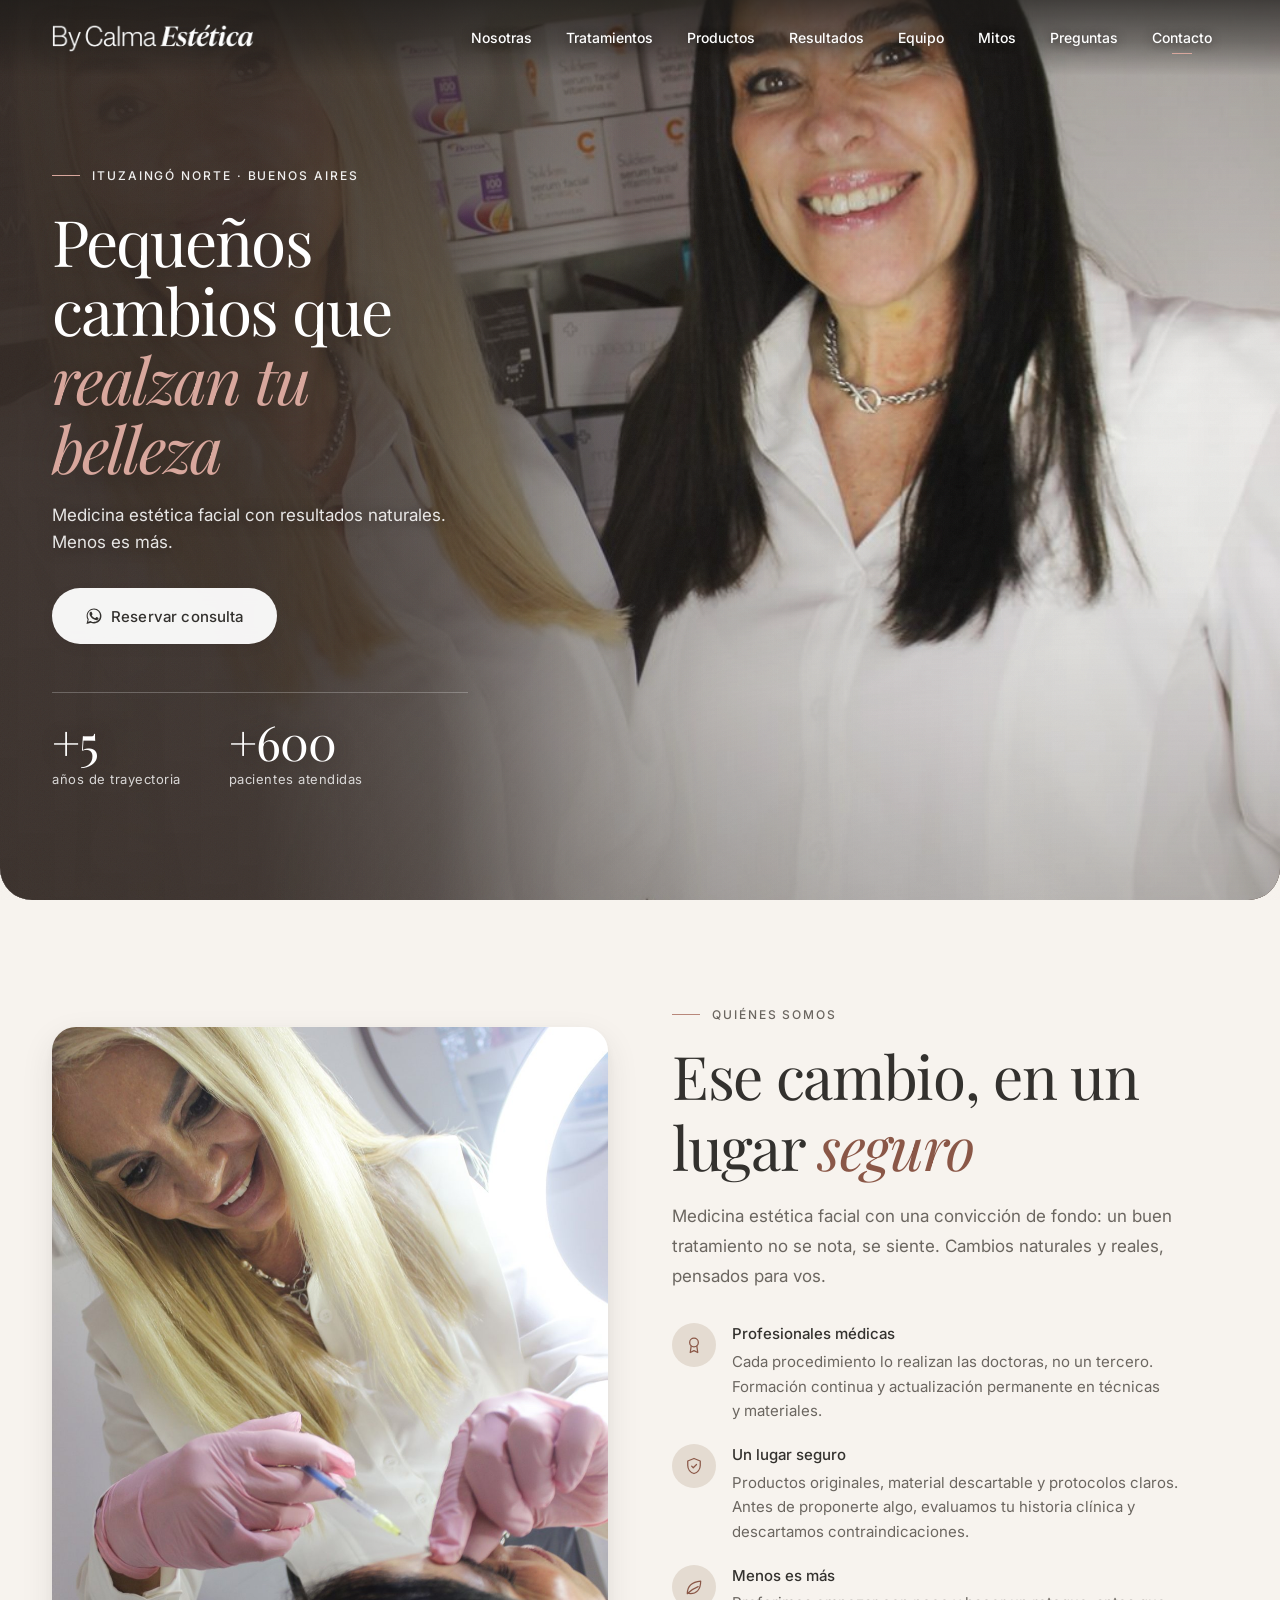
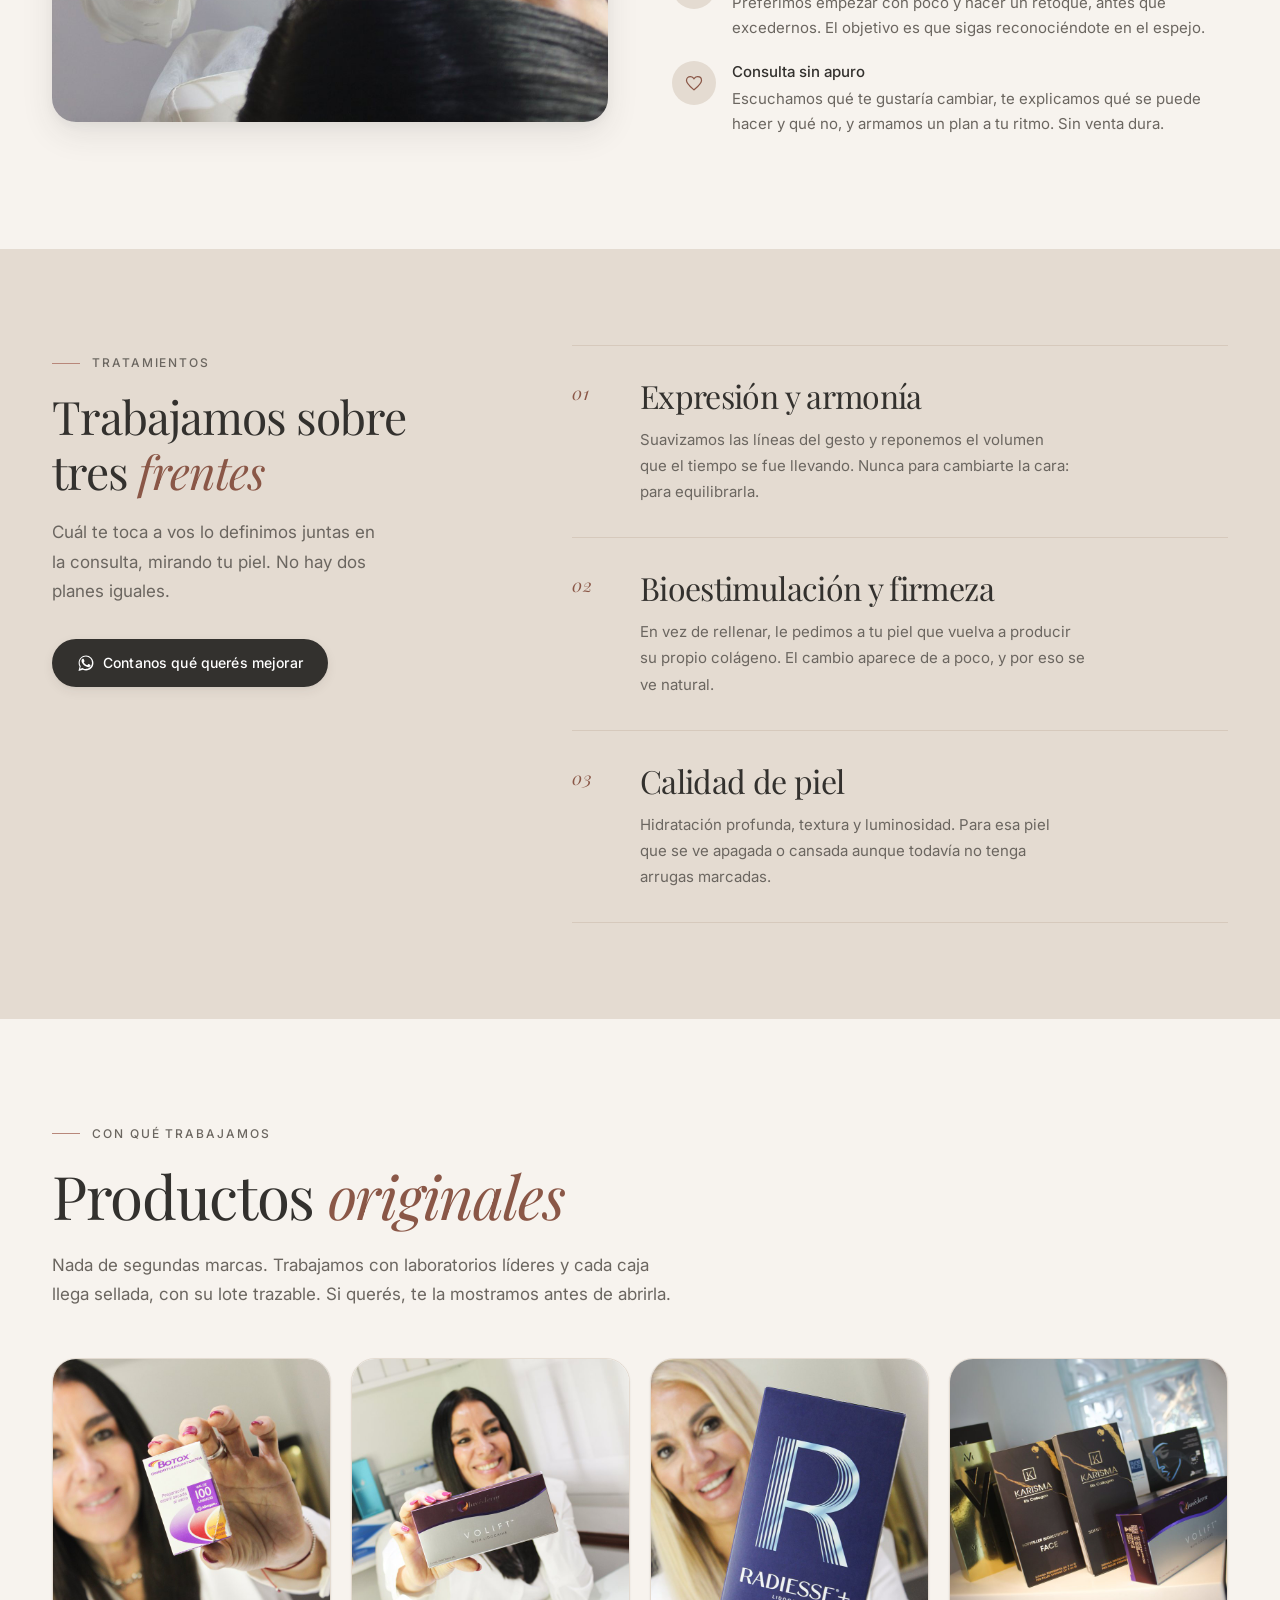
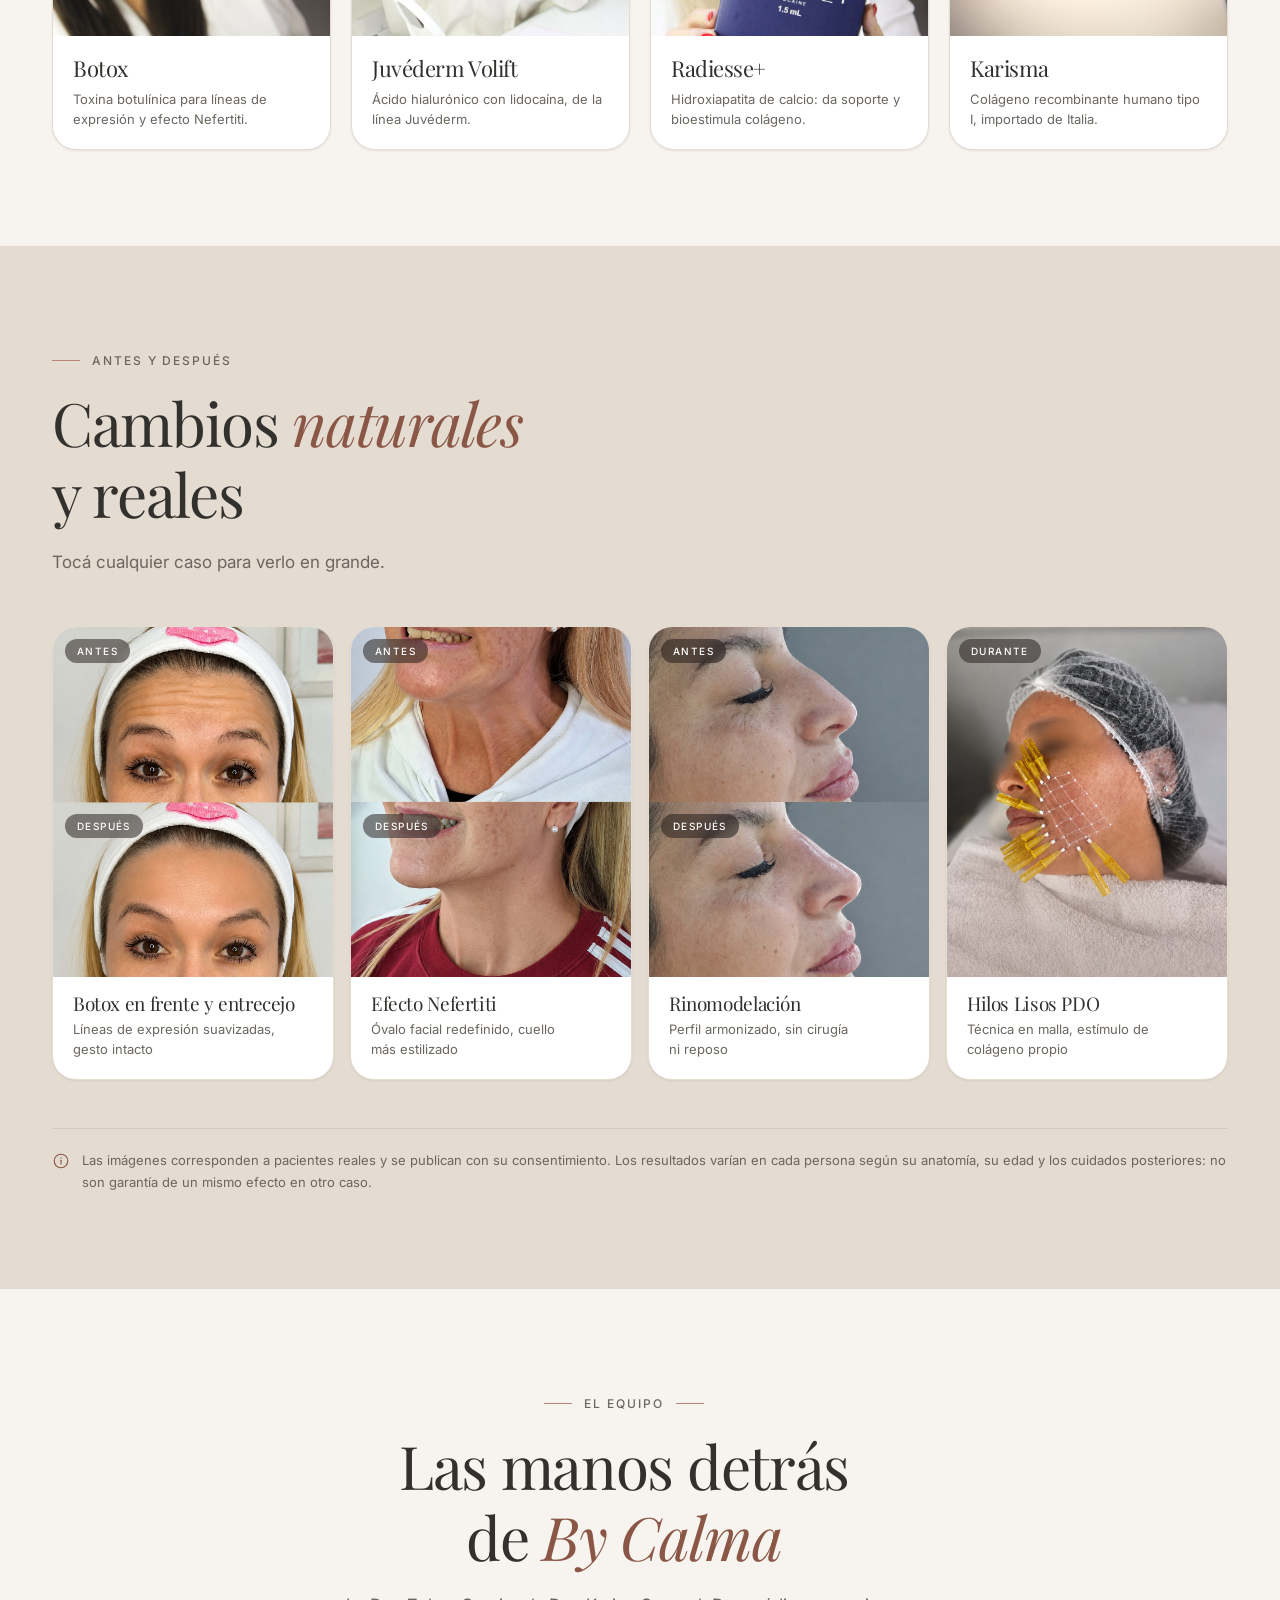
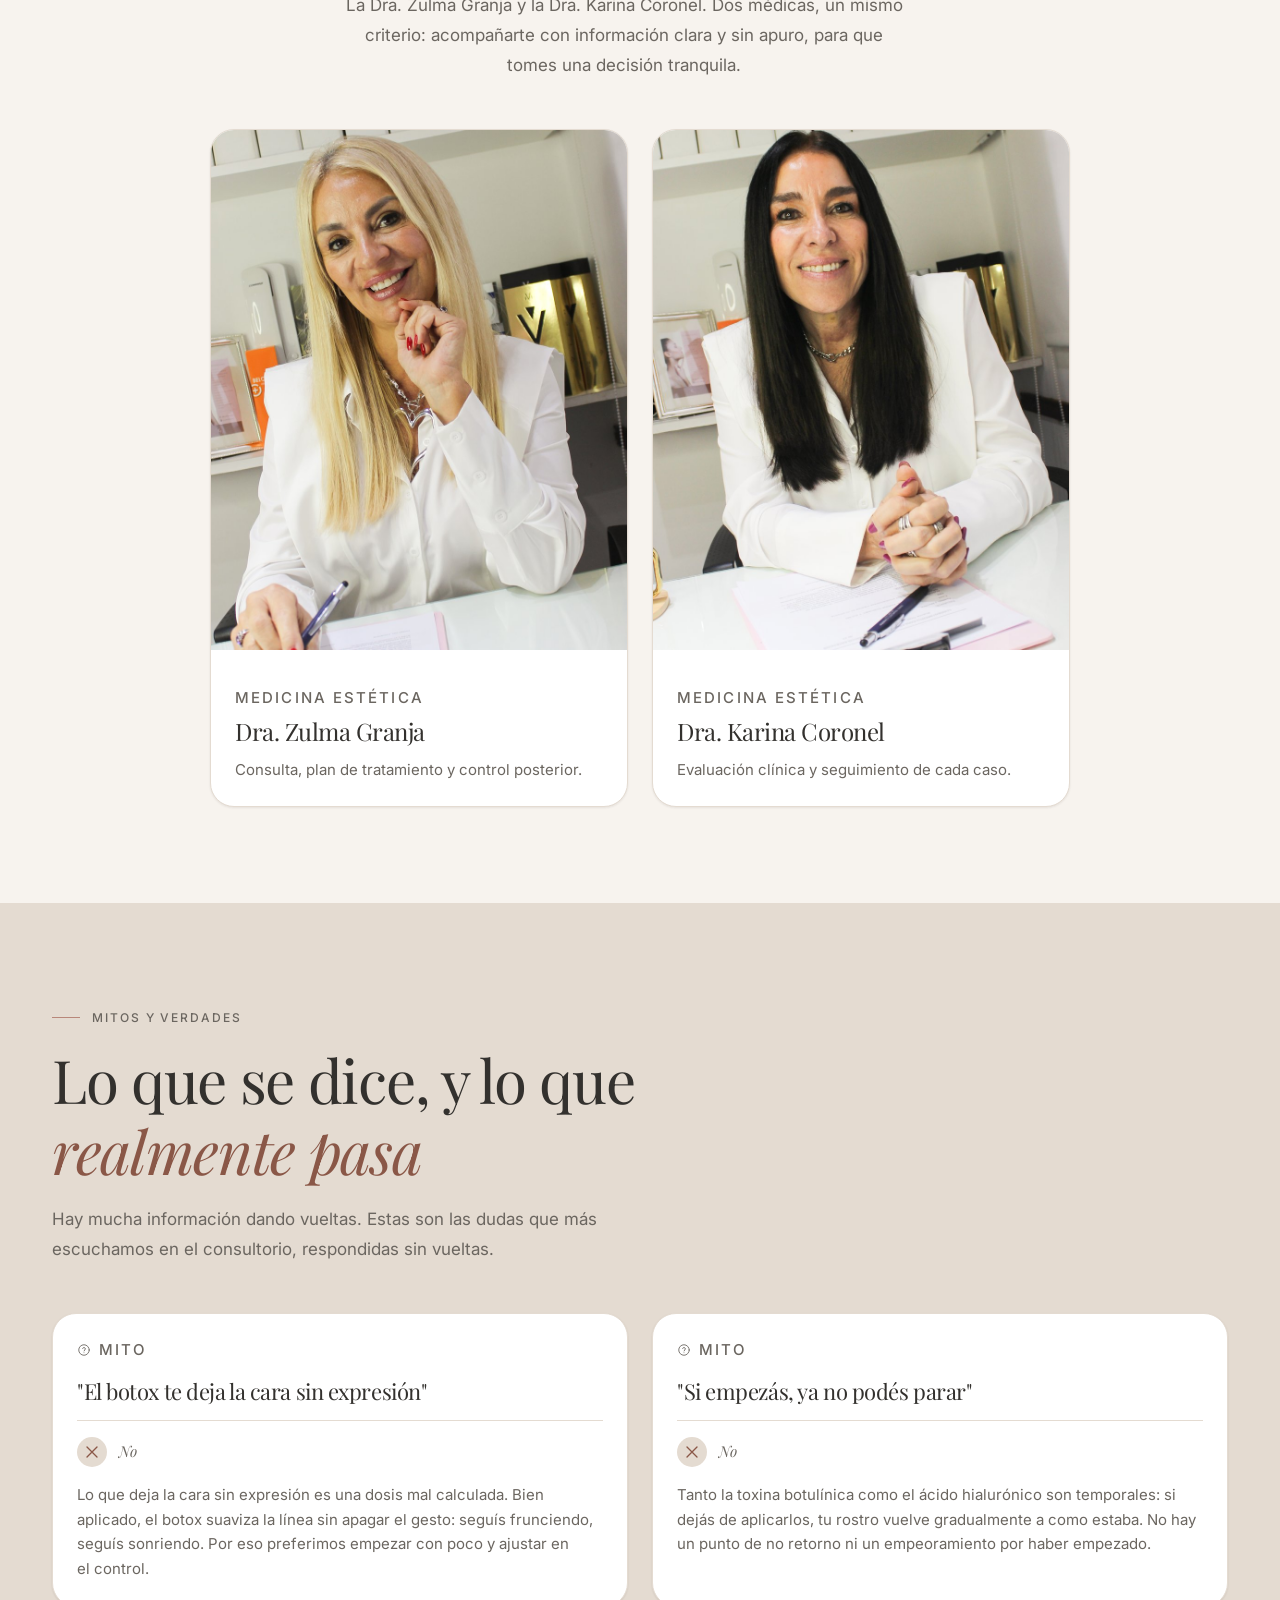
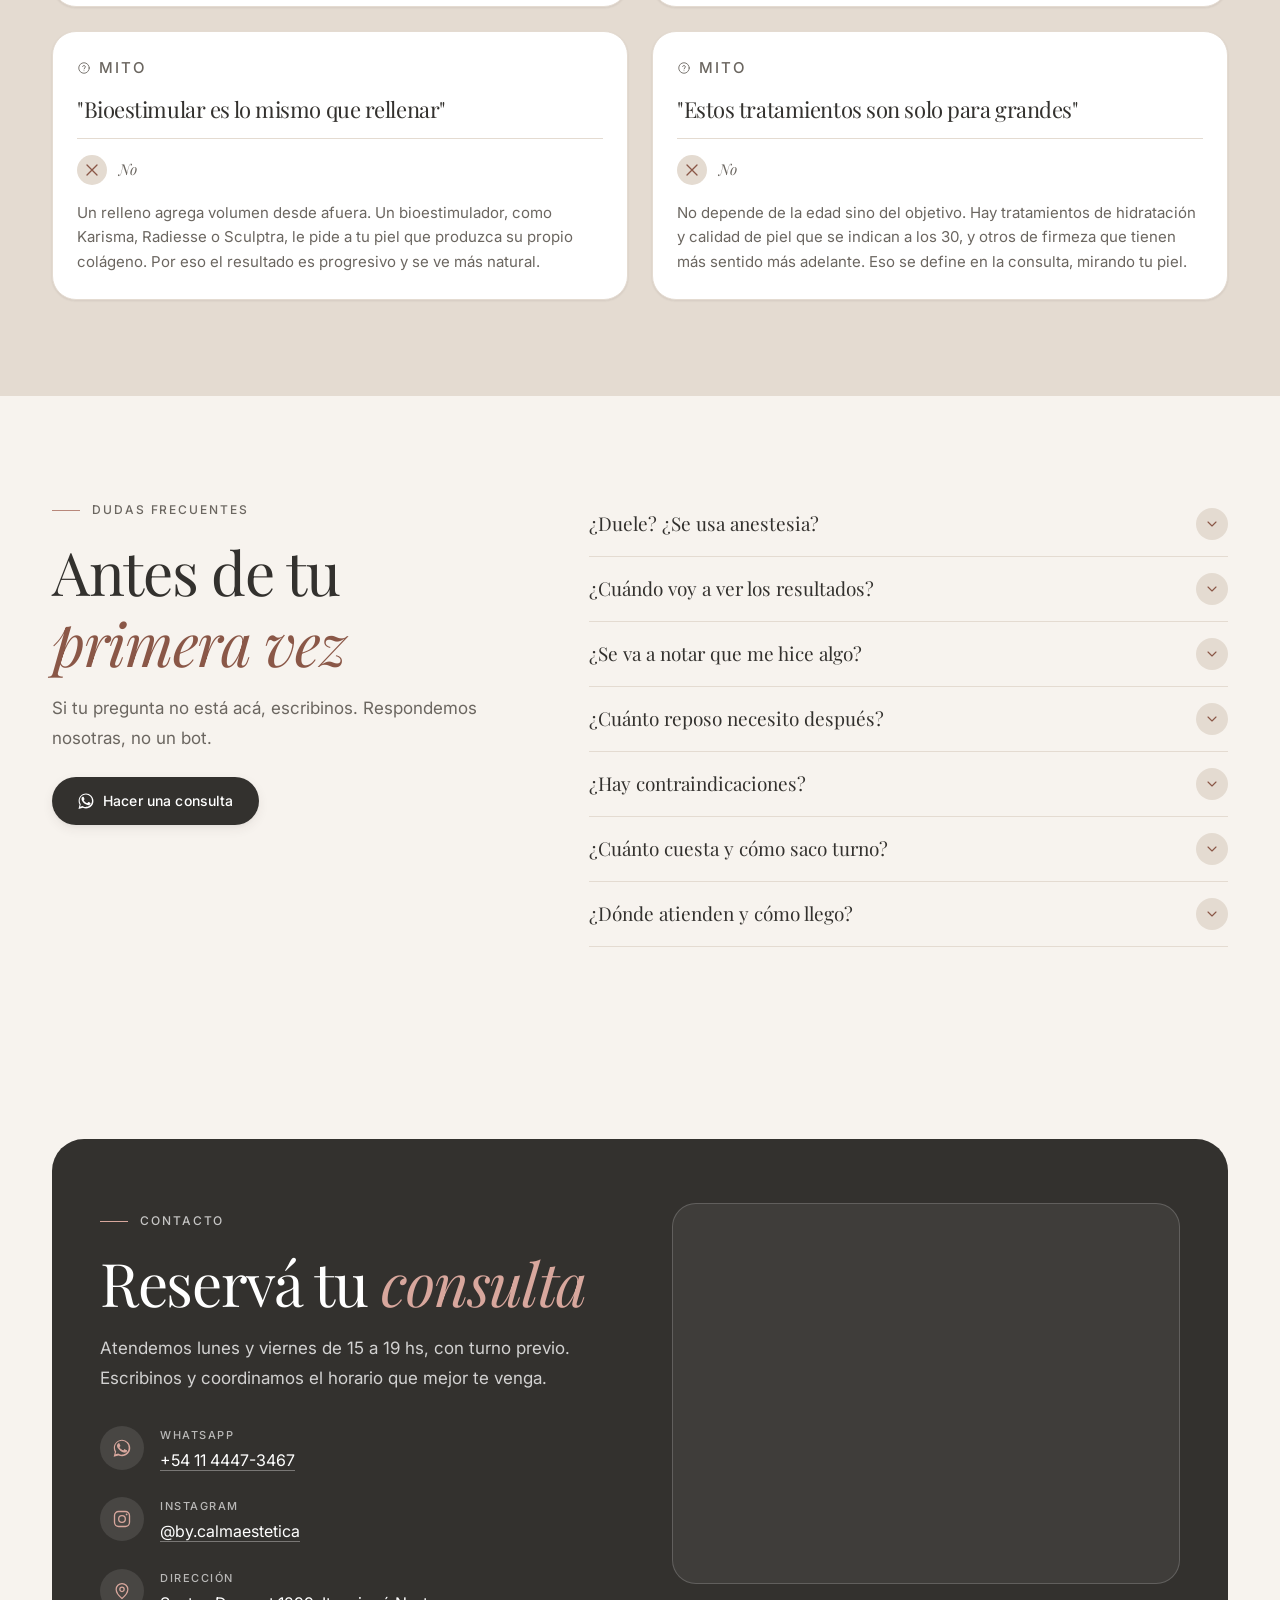
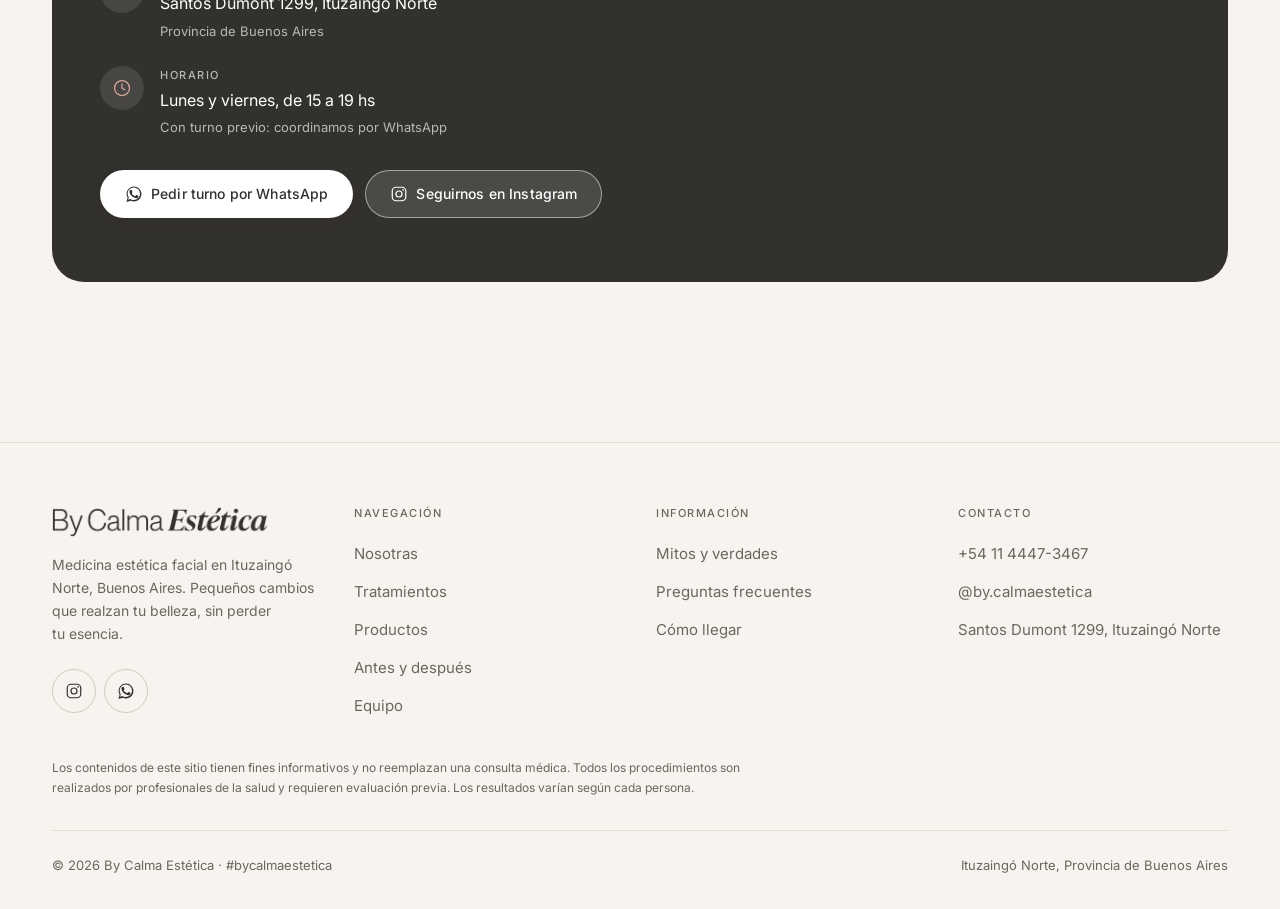
==== commit 1401f0b6: "Fix: canonical apuntaba a dominio sin comprar (.com en vez de .com.ar) Google Search Console no inde" ====
--- a/index.html
+++ b/index.html
@@ -13,7 +13,7 @@
     />
     <meta name="theme-color" content="#f7f3ee" />
     <meta name="author" content="By Calma Estética" />
-    <link rel="canonical" href="https://www.bycalmaestetica.com/" />
+    <link rel="canonical" href="https://www.bycalmaestetica.com.ar/" />
 
     <!-- Cómo se ve el link al compartirlo por WhatsApp o Instagram -->
     <meta property="og:type" content="website" />
@@ -27,8 +27,10 @@
       property="og:description"
       content="Pequeños cambios que realzan tu belleza, sin perder tu esencia. Santos Dumont 1299, Ituzaingó Norte."
     />
-    <meta property="og:image" content="assets/img/hero-equipo.jpg" />
+    <meta property="og:url" content="https://www.bycalmaestetica.com.ar/" />
+    <meta property="og:image" content="https://www.bycalmaestetica.com.ar/assets/img/hero-equipo.jpg" />
     <meta name="twitter:card" content="summary_large_image" />
+    <meta name="twitter:image" content="https://www.bycalmaestetica.com.ar/assets/img/hero-equipo.jpg" />
 
     <!-- Íconos generados a partir de la "E" itálica del logo -->
     <link rel="icon" href="assets/logo/favicon.png" sizes="32x32" />
@@ -57,7 +59,8 @@
         "@type": "MedicalBusiness",
         "name": "By Calma Estética",
         "description": "Centro de medicina estética facial en Ituzaingó Norte, Provincia de Buenos Aires.",
-        "image": "assets/img/hero-equipo.jpg",
+        "url": "https://www.bycalmaestetica.com.ar/",
+        "image": "https://www.bycalmaestetica.com.ar/assets/img/hero-equipo.jpg",
         "address": {
           "@type": "PostalAddress",
           "streetAddress": "Santos Dumont 1299",
@@ -66,6 +69,12 @@
           "addressCountry": "AR"
         },
         "telephone": "+541144473467",
+        "openingHoursSpecification": {
+          "@type": "OpeningHoursSpecification",
+          "dayOfWeek": ["Monday", "Friday"],
+          "opens": "15:00",
+          "closes": "19:00"
+        },
         "sameAs": ["https://www.instagram.com/by.calmaestetica/"],
         "employee": [
           { "@type": "Person", "name": "Dra. Zulma Granja" },
@@ -281,7 +290,7 @@
                 <span class="stat-label">años de trayectoria</span>
               </li>
               <li class="stat">
-                <span class="stat-value" data-count="200" data-count-prefix="+" data-count-delay="750">+200</span>
+                <span class="stat-value" data-count="600" data-count-prefix="+" data-count-delay="750">+600</span>
                 <span class="stat-label">pacientes atendidas</span>
               </li>
             </ul>
@@ -897,9 +906,10 @@
                   <p class="faq-body">
                     Los valores dependen de la cantidad de producto y de las zonas
                     a tratar, por eso no los publicamos: te los pasamos por
-                    WhatsApp según tu caso. Para el turno escribinos por WhatsApp
-                    o mandanos un mensaje por Instagram y coordinamos día y
-                    horario.
+                    WhatsApp según tu caso. Atendemos lunes y viernes de 15 a 19
+                    hs: para el turno escribinos por WhatsApp o mandanos un
+                    mensaje por Instagram y coordinamos el horario dentro de esa
+                    franja.
                   </p>
                 </div>
               </div>
@@ -916,8 +926,9 @@
                 <div class="faq-panel-inner">
                   <p class="faq-body">
                     Atendemos en Santos Dumont 1299, Ituzaingó Norte, Provincia de
-                    Buenos Aires. Es con turno previo: escribinos por WhatsApp y
-                    coordinamos día y horario. Abajo, en Contacto, tenés el mapa
+                    Buenos Aires, los <strong>lunes y viernes de 15 a 19 hs</strong>.
+                    Es con turno previo: escribinos por WhatsApp y coordinamos el
+                    horario dentro de esa franja. Abajo, en Contacto, tenés el mapa
                     para llegar.
                   </p>
                 </div>
@@ -941,8 +952,8 @@
                   <span style="font-style: italic; color: var(--nude)">consulta</span>
                 </h2>
                 <p class="lead" style="margin-top: var(--space-4)">
-                  Atendemos con turno previo. Escribinos y coordinamos el día y
-                  el horario que mejor te venga.
+                  Atendemos lunes y viernes de 15 a 19 hs, con turno previo.
+                  Escribinos y coordinamos el horario que mejor te venga.
                 </p>
 
                 <dl class="contact-list">
@@ -980,10 +991,10 @@
                   <div class="contact-item">
                     <span class="contact-icon" aria-hidden="true"><svg class="icon"><use href="#i-clock" /></svg></span>
                     <div>
-                      <dt>Turnos</dt>
+                      <dt>Horario</dt>
                       <dd>
-                        Atención con turno previo
-                        <small>Coordinamos día y horario por WhatsApp</small>
+                        Lunes y viernes, de 15 a 19 hs
+                        <small>Con turno previo: coordinamos por WhatsApp</small>
                       </dd>
                     </div>
                   </div>
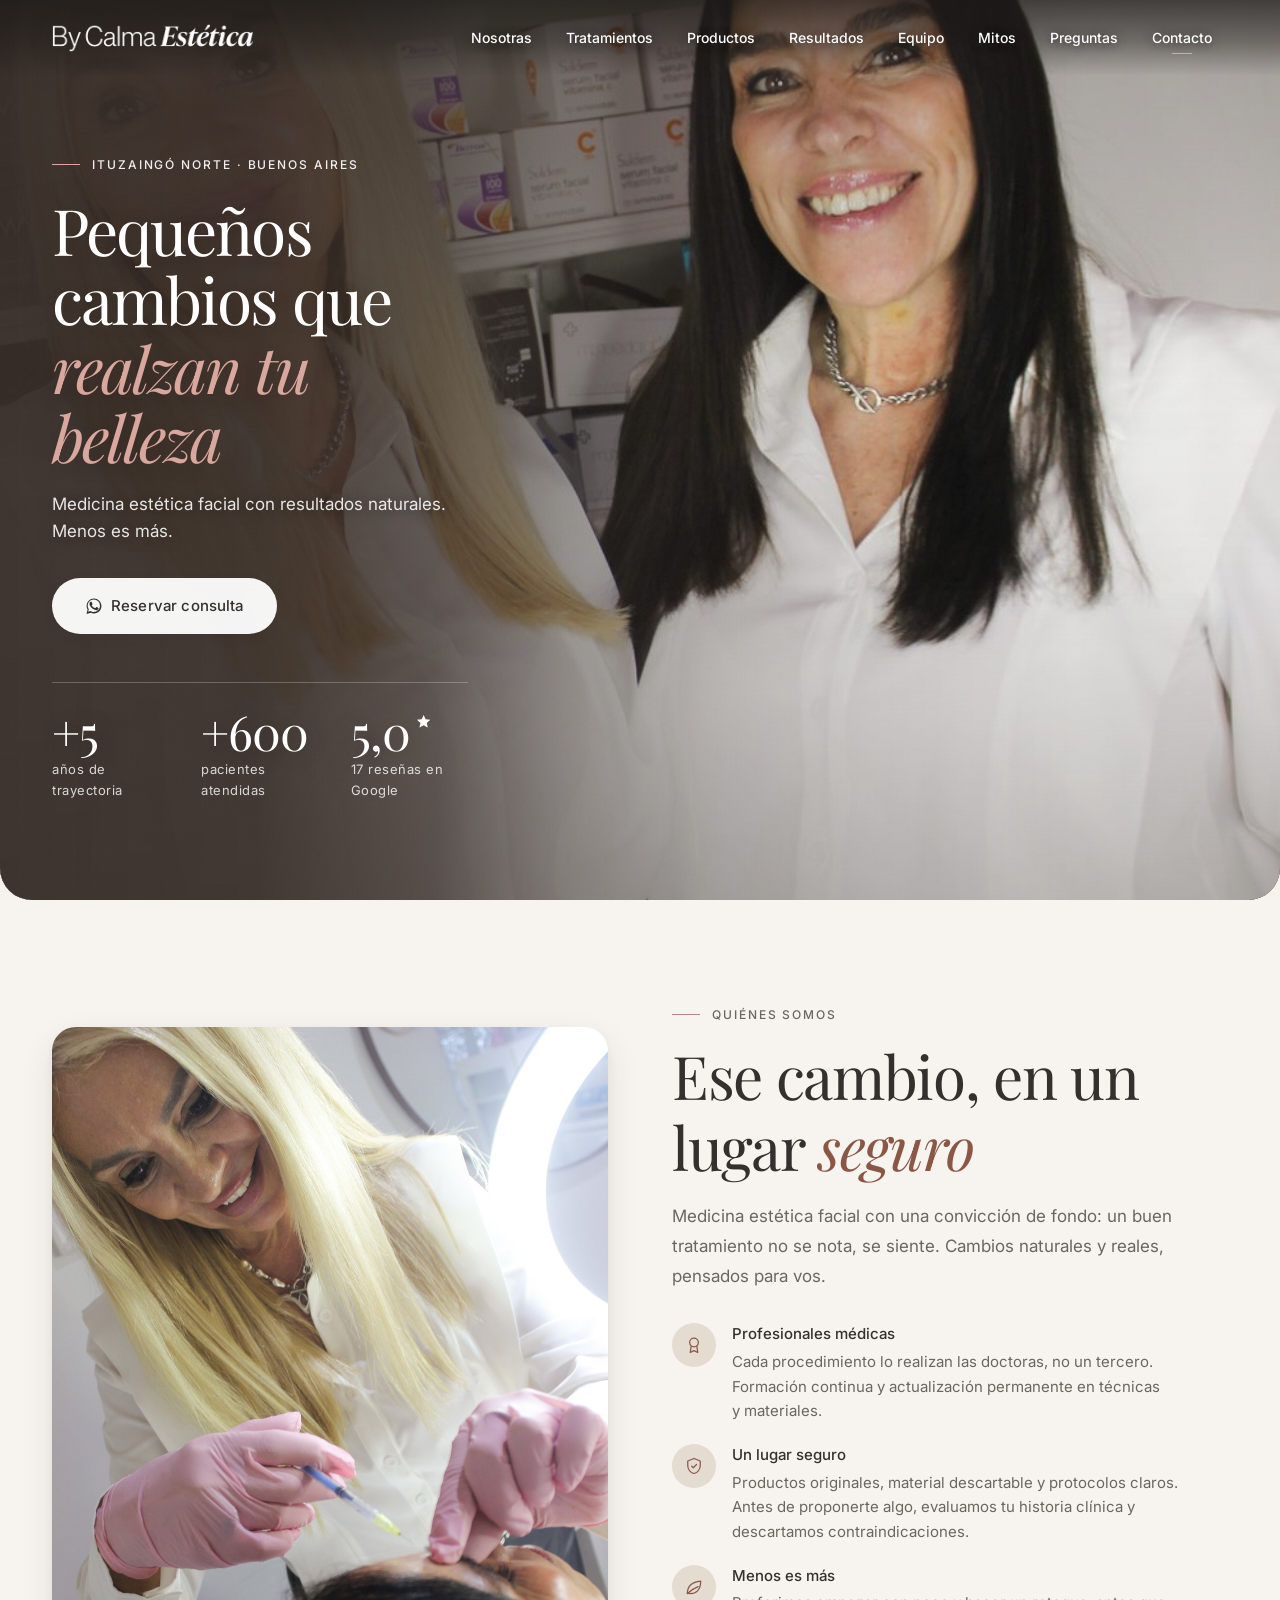
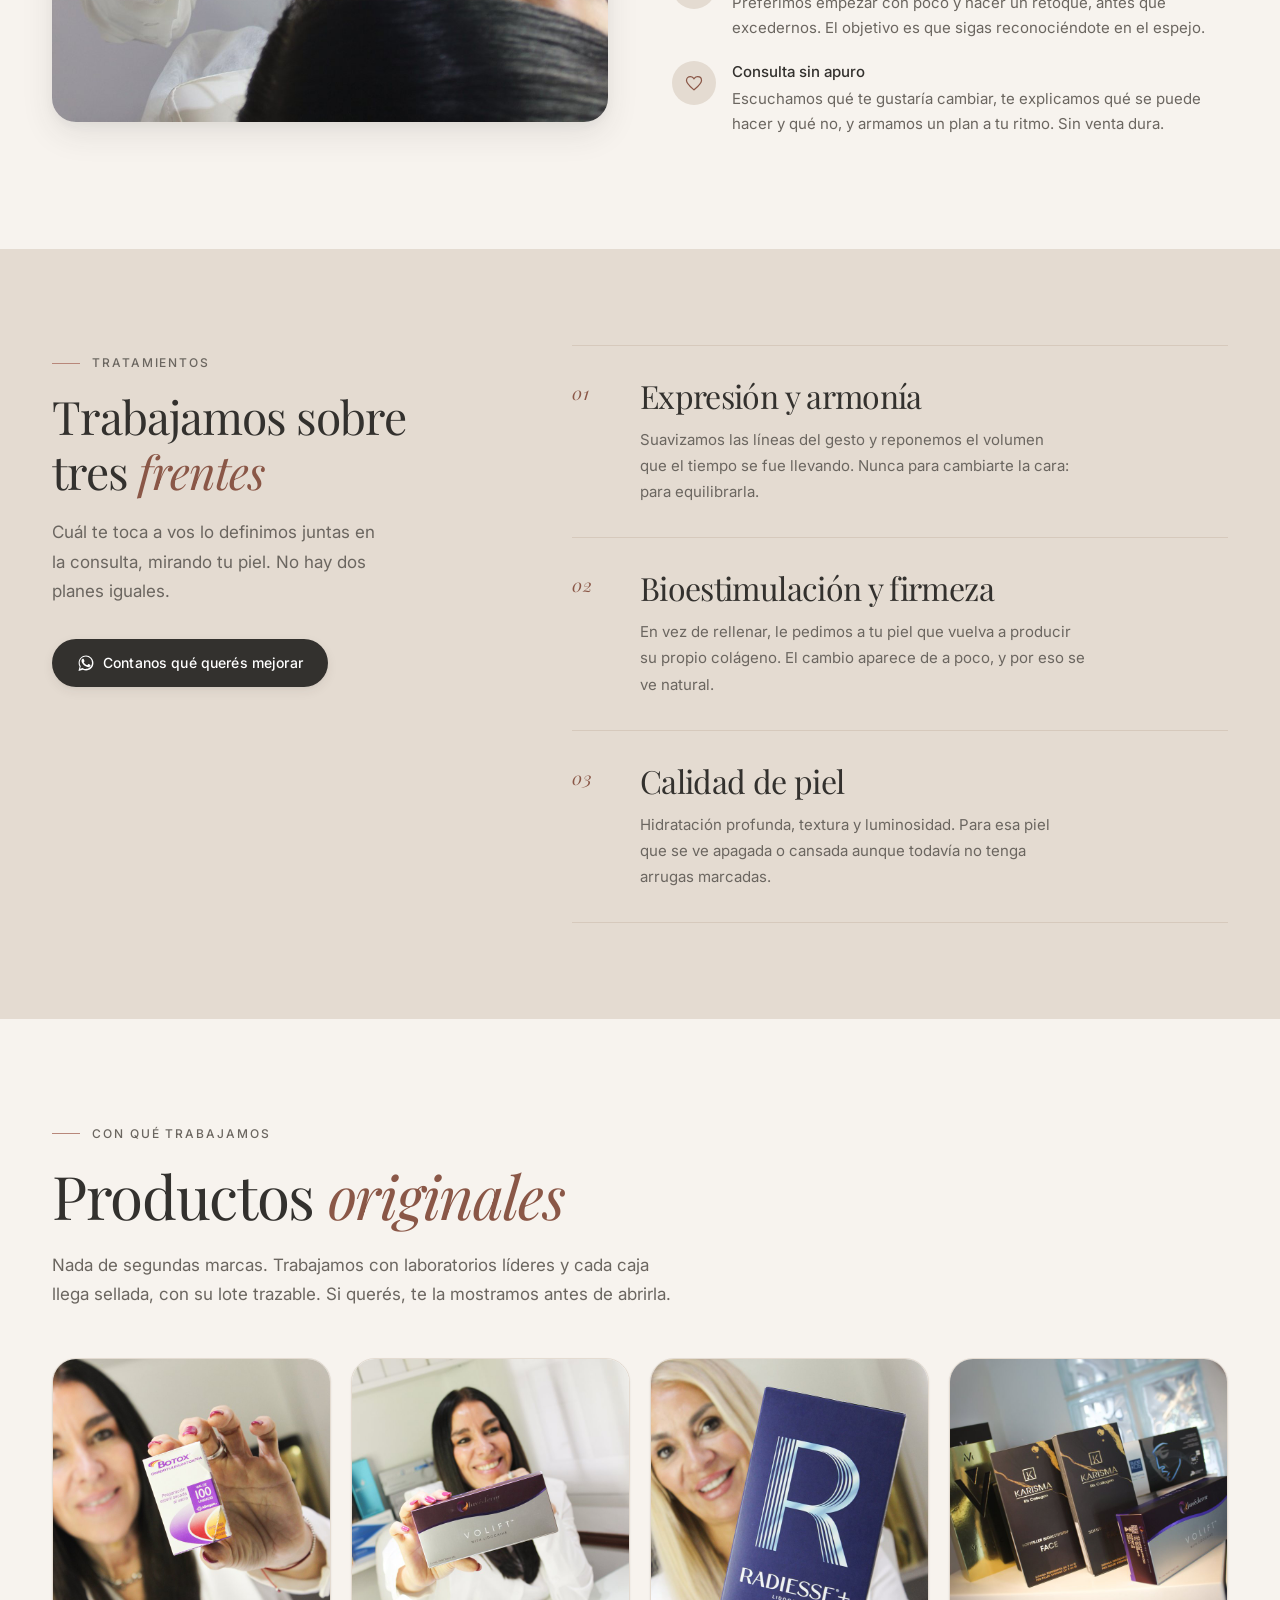
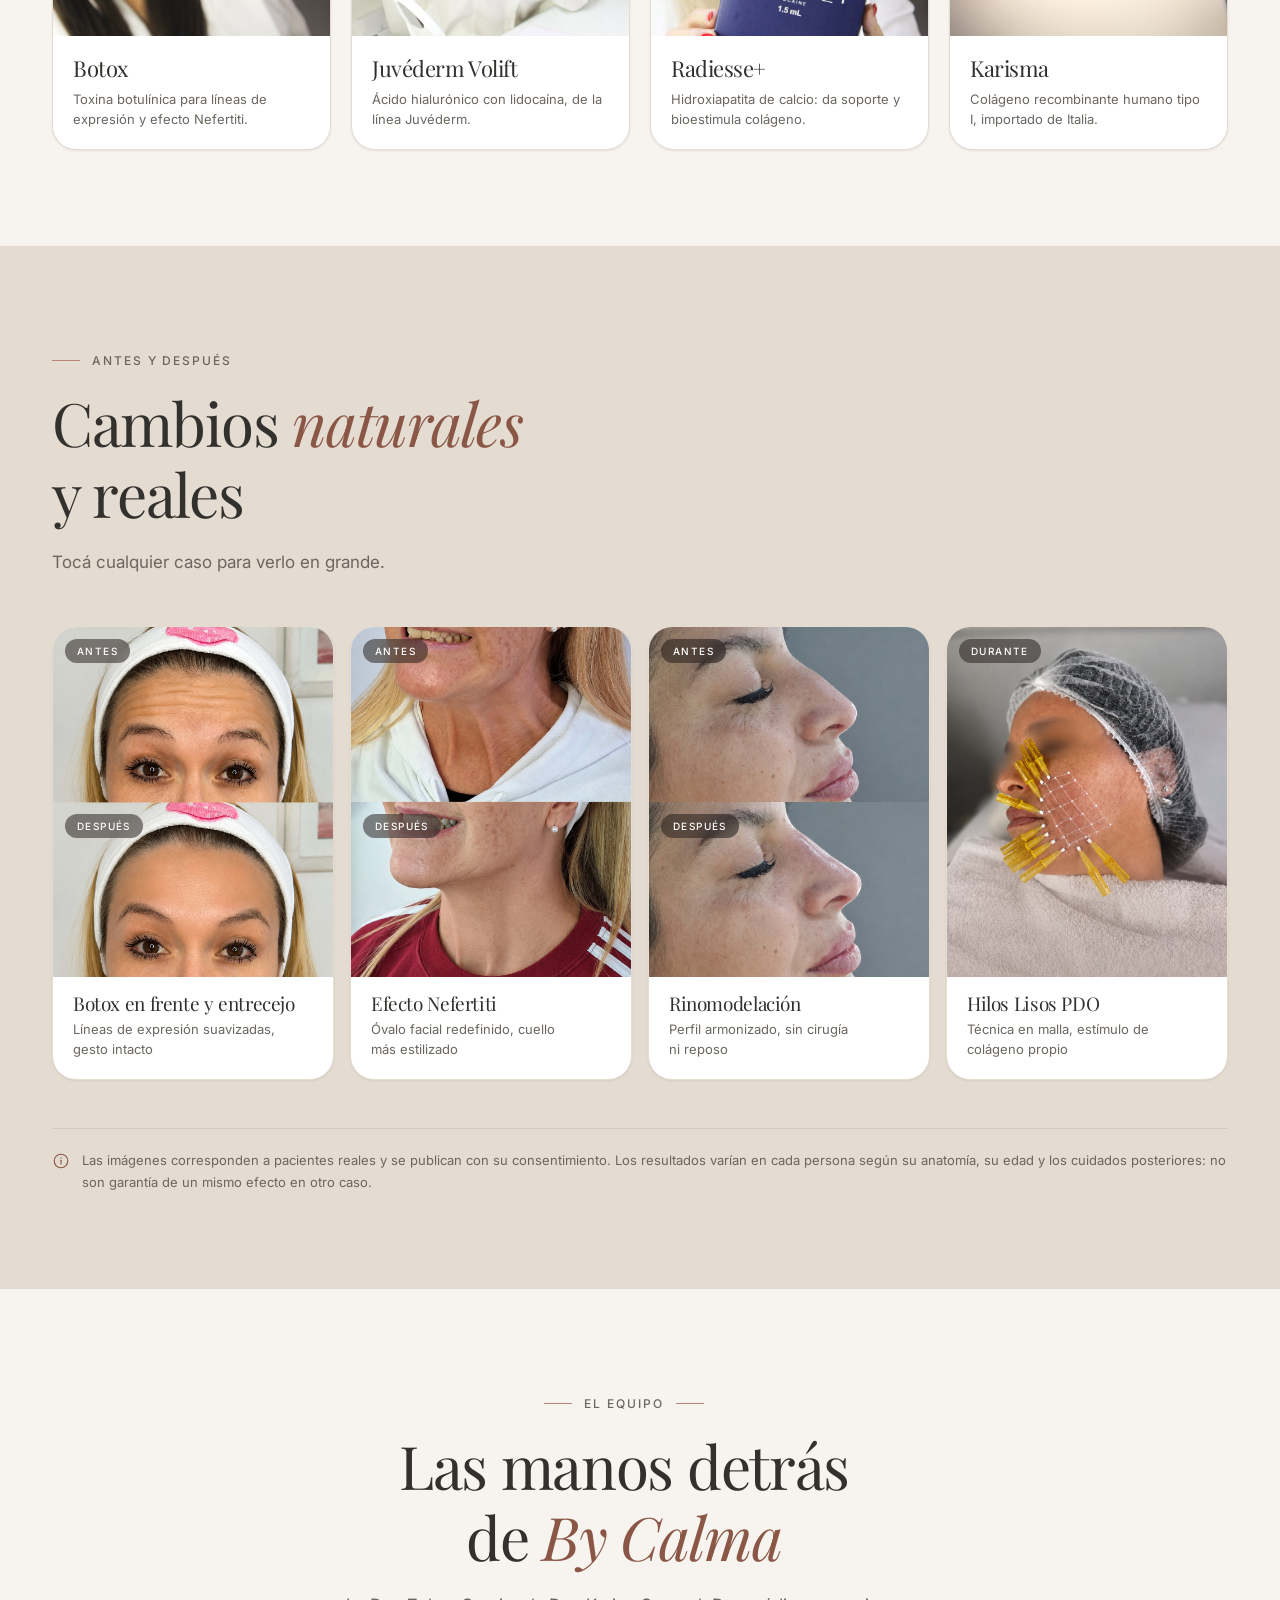
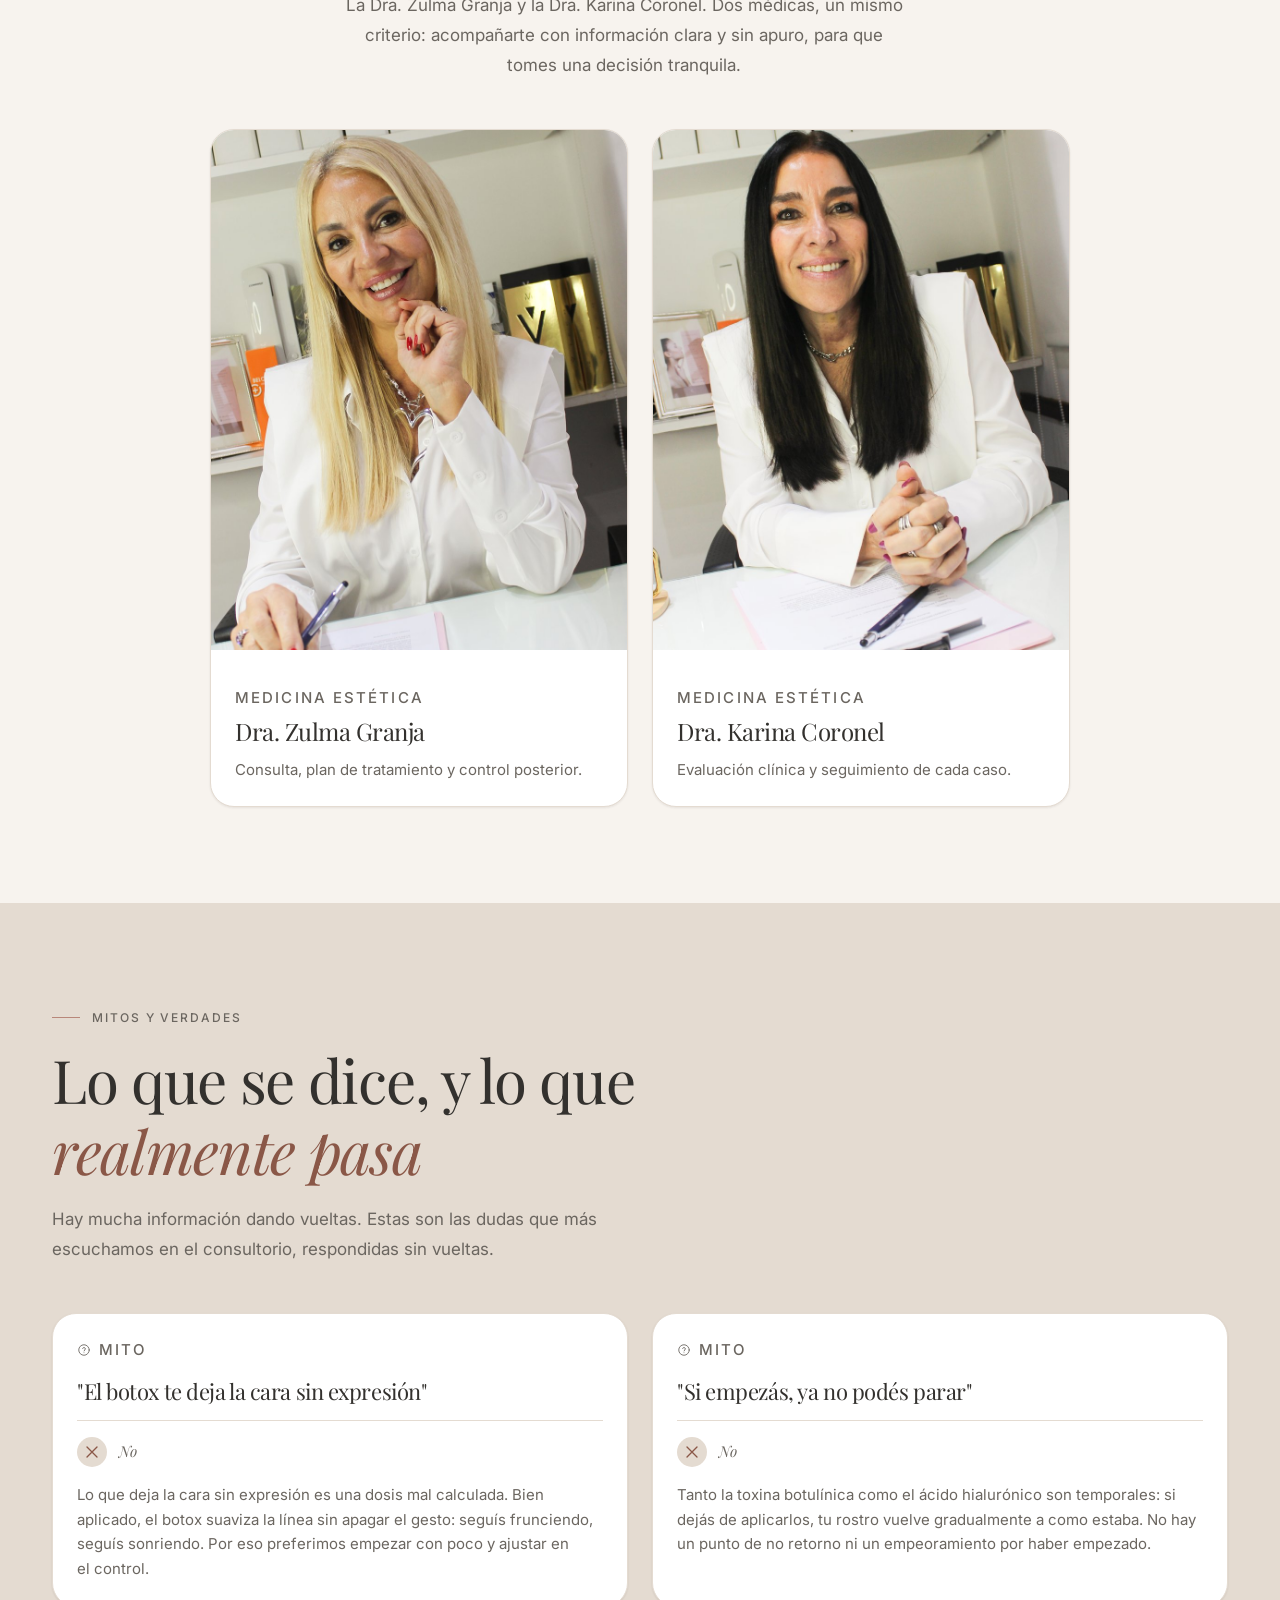
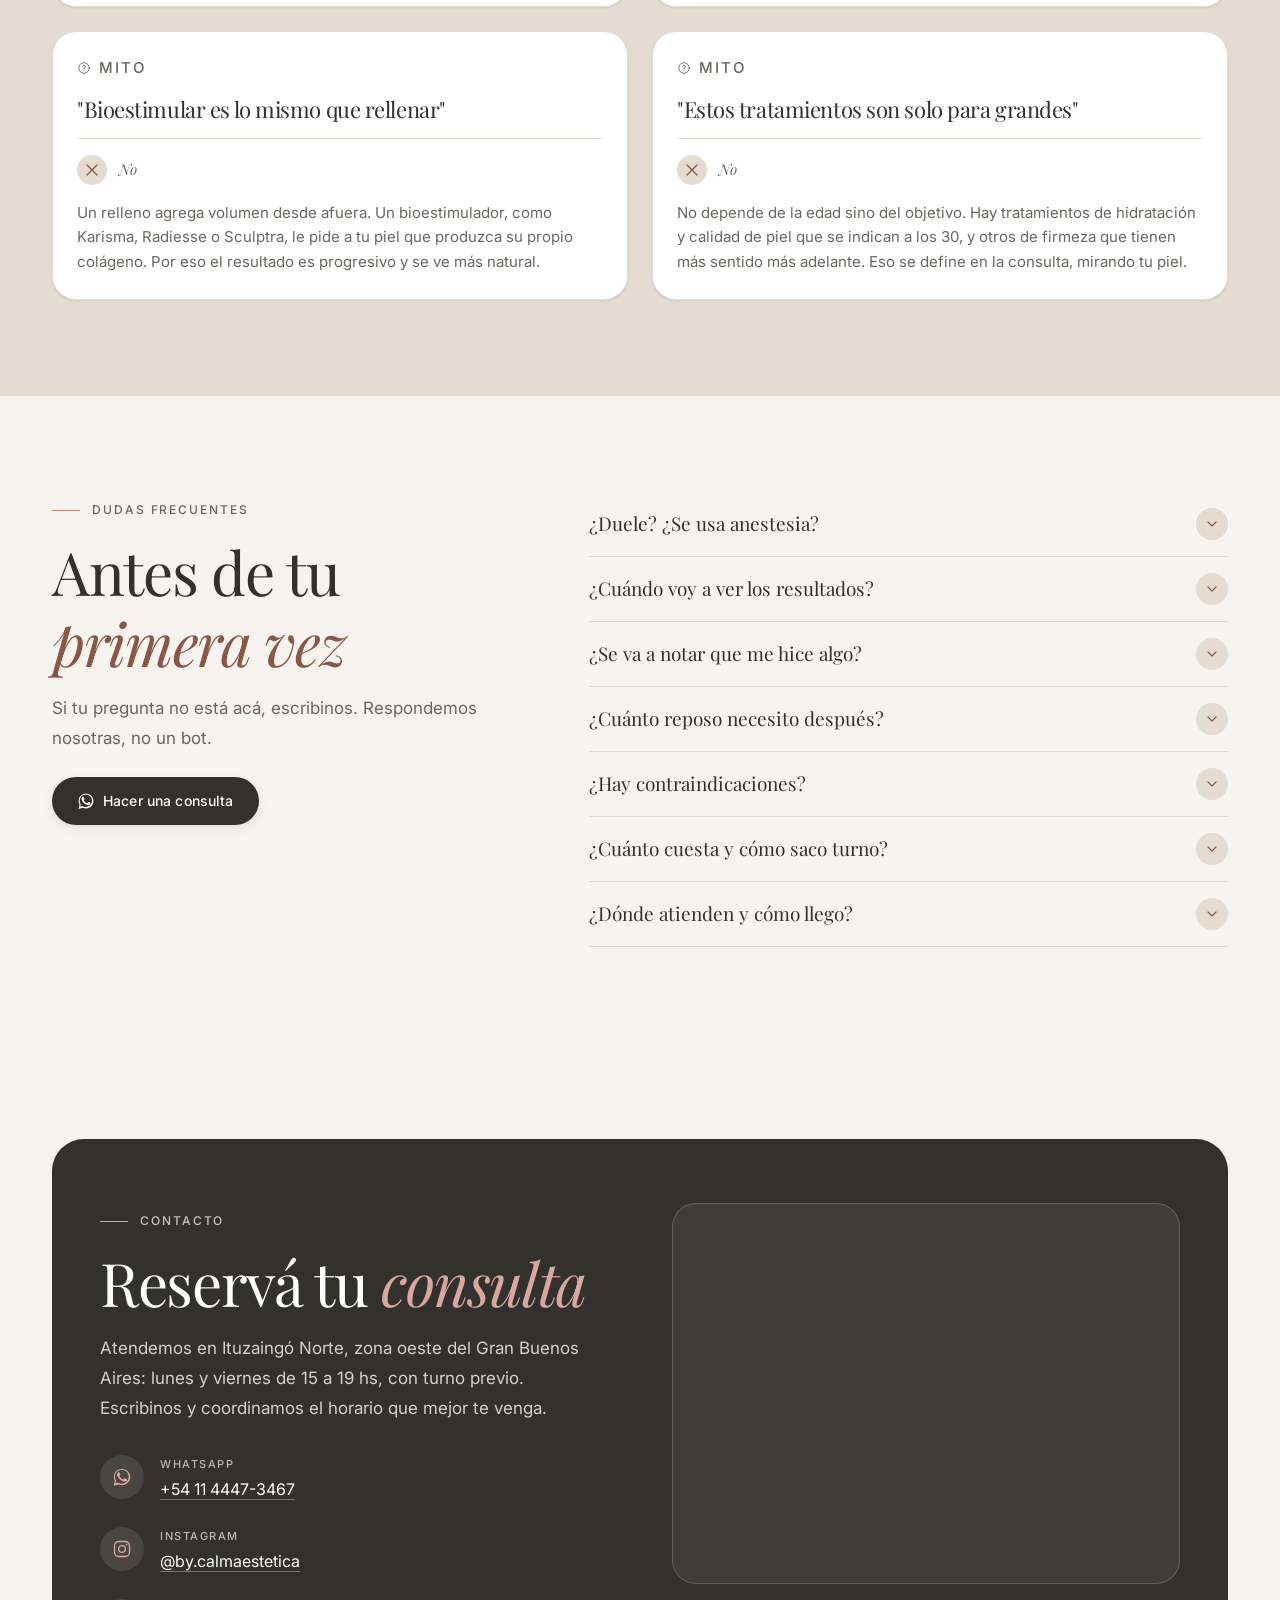
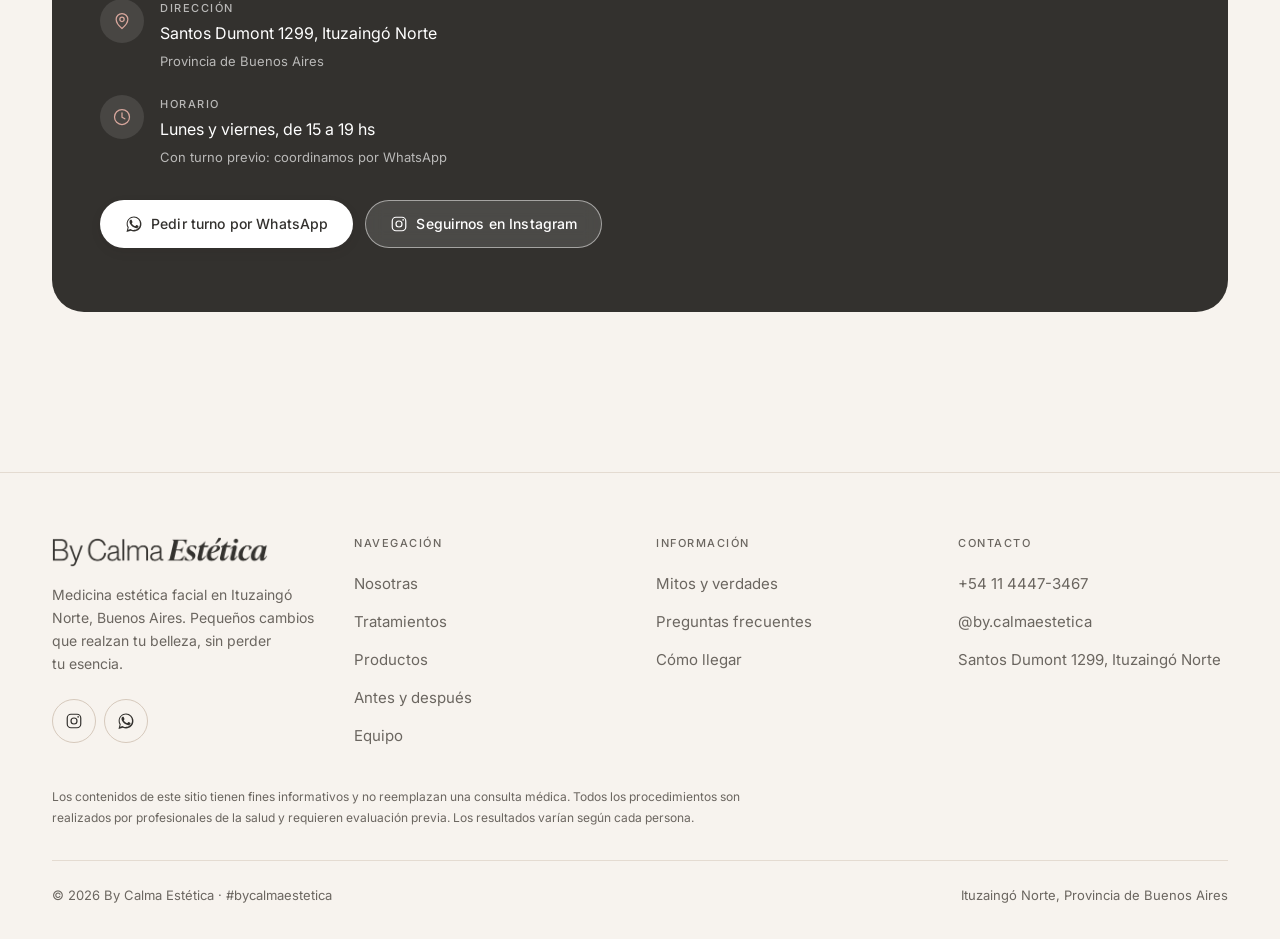
==== commit 750d486b: "SEO y medición: título, schema con ficha de Google, reseñas en el hero, GA4 listo - Título y meta de" ====
--- a/index.html
+++ b/index.html
@@ -4,13 +4,9 @@
     <meta charset="UTF-8" />
     <meta name="viewport" content="width=device-width, initial-scale=1" />
 
-    <title>
-      By Calma Estética | Medicina estética facial en Ituzaingó, Buenos Aires
-    </title>
-    <meta
-      name="description"
-      content="Centro de medicina estética facial en Ituzaingó Norte, Buenos Aires. Dra. Zulma Granja y Dra. Karina Coronel: bioestimulación, hidratación profunda, armonización facial y toxina botulínica con resultados naturales."
-    />
+    <title>By Calma Estética | Medicina estética facial en Ituzaingó</title>
+    <meta name="description" content="Medicina estética facial en Ituzaingó Norte con la Dra. Zulma Granja y la Dra. Karina Coronel. Resultados naturales. Turnos por WhatsApp." />
+    <meta name="robots" content="index, follow, max-image-preview:large" />
     <meta name="theme-color" content="#f7f3ee" />
     <meta name="author" content="By Calma Estética" />
     <link rel="canonical" href="https://www.bycalmaestetica.com.ar/" />
@@ -21,16 +17,22 @@
     <meta property="og:site_name" content="By Calma Estética" />
     <meta
       property="og:title"
-      content="By Calma Estética | Medicina estética facial en Ituzaingó, Buenos Aires"
+      content="By Calma Estética | Medicina estética facial en Ituzaingó"
     />
     <meta
       property="og:description"
       content="Pequeños cambios que realzan tu belleza, sin perder tu esencia. Santos Dumont 1299, Ituzaingó Norte."
     />
     <meta property="og:url" content="https://www.bycalmaestetica.com.ar/" />
-    <meta property="og:image" content="https://www.bycalmaestetica.com.ar/assets/img/hero-equipo.jpg" />
+    <!-- Imagen propia 1200x630: WhatsApp e Instagram recortan a 1,91:1, y el hero (16:9)
+         quedaba con la mitad vacía. El ?v= obliga a las redes a re-leerla. -->
+    <meta property="og:image" content="https://www.bycalmaestetica.com.ar/assets/img/og-by-calma.jpg?v=1" />
+    <meta property="og:image:type" content="image/jpeg" />
+    <meta property="og:image:width" content="1200" />
+    <meta property="og:image:height" content="630" />
+    <meta property="og:image:alt" content="La Dra. Zulma Granja y la Dra. Karina Coronel, de By Calma Estética" />
     <meta name="twitter:card" content="summary_large_image" />
-    <meta name="twitter:image" content="https://www.bycalmaestetica.com.ar/assets/img/hero-equipo.jpg" />
+    <meta name="twitter:image" content="https://www.bycalmaestetica.com.ar/assets/img/og-by-calma.jpg?v=1" />
 
     <!-- Íconos generados a partir de la "E" itálica del logo -->
     <link rel="icon" href="assets/logo/favicon.png" sizes="32x32" />
@@ -50,35 +52,77 @@
 
     <!-- El ?v= fuerza al navegador a bajar la versión nueva. Subilo a v=2, v=3…
          cada vez que edites el CSS o el JS y publiques. -->
-    <link rel="stylesheet" href="assets/css/styles.css?v=25" />
+    <link rel="stylesheet" href="assets/css/styles.css?v=27" />
+
+    <!-- Si el JavaScript no corre (bloqueado, falló la red, navegador viejo), la
+         animación de entrada nunca se dispara y el titular, el botón y todas las
+         secciones quedaban en opacity:0, o sea invisibles. -->
+    <noscript>
+      <style>
+        [data-reveal],
+        .hero-inner > * {
+          opacity: 1 !important;
+          transform: none !important;
+        }
+        .hero-media img {
+          transform: none !important;
+        }
+      </style>
+    </noscript>
 
     <!-- Ficha del negocio para Google (datos reales) -->
     <script type="application/ld+json">
       {
         "@context": "https://schema.org",
-        "@type": "MedicalBusiness",
+        "@type": "MedicalClinic",
+        "@id": "https://www.bycalmaestetica.com.ar/#clinica",
         "name": "By Calma Estética",
-        "description": "Centro de medicina estética facial en Ituzaingó Norte, Provincia de Buenos Aires.",
+        "alternateName": "By Calma",
+        "description": "Consultorio de medicina estética facial en Ituzaingó Norte, Provincia de Buenos Aires. Toxina botulínica, ácido hialurónico y bioestimulación con resultados naturales.",
         "url": "https://www.bycalmaestetica.com.ar/",
-        "image": "https://www.bycalmaestetica.com.ar/assets/img/hero-equipo.jpg",
+        "logo": "https://www.bycalmaestetica.com.ar/assets/logo/logo.png",
+        "image": [
+          "https://www.bycalmaestetica.com.ar/assets/img/og-by-calma.jpg",
+          "https://www.bycalmaestetica.com.ar/assets/img/hero-equipo.jpg"
+        ],
+        "telephone": "+541144473467",
         "address": {
           "@type": "PostalAddress",
           "streetAddress": "Santos Dumont 1299",
-          "addressLocality": "Ituzaingó Norte",
-          "addressRegion": "Provincia de Buenos Aires",
+          "addressLocality": "Ituzaingó",
+          "addressRegion": "Buenos Aires",
+          "postalCode": "B1714CRY",
           "addressCountry": "AR"
         },
-        "telephone": "+541144473467",
+        "geo": {
+          "@type": "GeoCoordinates",
+          "latitude": -34.6420892,
+          "longitude": -58.6840855
+        },
+        "hasMap": "https://maps.google.com/?cid=14278384173827201350",
+        "areaServed": "Ituzaingó y zona oeste del Gran Buenos Aires",
         "openingHoursSpecification": {
           "@type": "OpeningHoursSpecification",
-          "dayOfWeek": ["Monday", "Friday"],
+          "dayOfWeek": [
+            "Monday",
+            "Friday"
+          ],
           "opens": "15:00",
           "closes": "19:00"
         },
-        "sameAs": ["https://www.instagram.com/by.calmaestetica/"],
+        "sameAs": [
+          "https://www.instagram.com/by.calmaestetica/",
+          "https://maps.google.com/?cid=14278384173827201350"
+        ],
         "employee": [
-          { "@type": "Person", "name": "Dra. Zulma Granja" },
-          { "@type": "Person", "name": "Dra. Karina Coronel" }
+          {
+            "@type": "Person",
+            "name": "Dra. Zulma Granja"
+          },
+          {
+            "@type": "Person",
+            "name": "Dra. Karina Coronel"
+          }
         ]
       }
     </script>
@@ -92,6 +136,9 @@
          ==================================================================== -->
     <svg width="0" height="0" style="position: absolute" aria-hidden="true">
       <defs>
+        <symbol id="i-star" viewBox="0 0 24 24">
+          <path fill="currentColor" d="M12 2.8l2.75 5.95 6.5.72-4.85 4.4 1.35 6.4L12 17.02l-5.75 3.25 1.35-6.4-4.85-4.4 6.5-.72z" />
+        </symbol>
         <symbol id="i-menu" viewBox="0 0 24 24" fill="none" stroke="currentColor" stroke-width="1.6" stroke-linecap="round">
           <path d="M4 7h16M4 12h16M4 17h16" />
         </symbol>
@@ -293,6 +340,16 @@
                 <span class="stat-value" data-count="600" data-count-prefix="+" data-count-delay="750">+600</span>
                 <span class="stat-label">pacientes atendidas</span>
               </li>
+              <!--
+                Reseñas reales de la ficha de Google. Actualizar el número a mano
+                cuando crezca (dato del 07/11/2026: 5,0 con 17 reseñas).
+              -->
+              <li class="stat">
+                <a class="stat-link" href="https://maps.google.com/?cid=14278384173827201350" target="_blank" rel="noopener" data-track="resenas_google">
+                  <span class="stat-value">5,0<svg class="stat-star" aria-hidden="true"><use href="#i-star" /></svg></span>
+                  <span class="stat-label">17 reseñas en Google</span>
+                </a>
+              </li>
             </ul>
           </div>
         </div>
@@ -952,8 +1009,9 @@
                   <span style="font-style: italic; color: var(--nude)">consulta</span>
                 </h2>
                 <p class="lead" style="margin-top: var(--space-4)">
-                  Atendemos lunes y viernes de 15 a 19 hs, con turno previo.
-                  Escribinos y coordinamos el horario que mejor te venga.
+                  Atendemos en Ituzaingó Norte, zona oeste del Gran Buenos Aires:
+                  lunes y viernes de 15 a 19 hs, con turno previo. Escribinos y
+                  coordinamos el horario que mejor te venga.
                 </p>
 
                 <dl class="contact-list">
@@ -1109,6 +1167,6 @@
       </div>
     </div>
 
-    <script src="assets/js/main.js?v=24" defer></script>
+    <script src="assets/js/main.js?v=26" defer></script>
   </body>
 </html>
--- a/assets/css/styles.css
+++ b/assets/css/styles.css
@@ -910,10 +910,11 @@
 }
 
 /* --- Contadores --- */
+/* Tres columnas parejas: +5 · +600 · reseñas (en celular las etiquetas van en dos líneas) */
 .hero-stats {
-  display: flex;
-  flex-wrap: wrap;
-  gap: var(--space-6) var(--space-8);
+  display: grid;
+  grid-template-columns: repeat(3, minmax(0, 1fr));
+  gap: var(--space-6) var(--space-4);
   margin: var(--space-8) 0 0;
   padding: var(--space-6) 0 0;
   list-style: none;
@@ -922,7 +923,7 @@
 
 @media (min-width: 900px) {
   .hero-stats {
-    gap: var(--space-6) var(--space-12);
+    gap: var(--space-6) var(--space-8);
     margin-top: var(--space-12);
     border-top-color: rgba(255, 255, 255, 0.24);
   }
@@ -952,7 +953,51 @@
   color: var(--text-muted);
 }
 
+/* Reseñas de Google: el contador entero es el link (área táctil grande) */
+.stat-link {
+  display: grid;
+  gap: var(--space-1);
+  color: inherit;
+  text-decoration: none;
+  border-radius: 4px;
+}
+
+.stat-link .stat-label {
+  text-decoration: underline;
+  text-decoration-thickness: 1px;
+  text-underline-offset: 3px;
+  text-decoration-color: currentColor;
+}
+
+.stat-link:focus-visible {
+  outline: 2px solid currentColor;
+  outline-offset: 6px;
+}
+
+.stat-star {
+  width: 0.36em;
+  height: 0.36em;
+  margin-left: 0.1em;
+  vertical-align: 0.42em;
+  color: var(--terracota-deep);
+}
+
+@media (hover: hover) {
+  .stat-link .stat-label {
+    text-decoration-color: transparent;
+    transition: text-decoration-color 160ms ease;
+  }
+
+  .stat-link:hover .stat-label {
+    text-decoration-color: currentColor;
+  }
+}
+
 @media (min-width: 900px) {
+  .stat-star {
+    color: #ffffff;
+  }
+
   .stat-value {
     color: #ffffff;
     text-shadow: 0 2px 20px rgba(var(--hero-scrim), 0.45);
@@ -1858,8 +1903,18 @@
 }
 
 .contact-item dd a {
+  position: relative;
   border-bottom: 1px solid rgba(255, 255, 255, 0.34);
   transition: border-color var(--dur) var(--ease-out);
+}
+
+/* Área táctil ampliada sin mover nada: el link mide 21px de alto, y es el
+   teléfono, o sea el punto de conversión. Esta capa invisible lo lleva a 45px
+   (el mínimo cómodo para un dedo es 44). */
+.contact-item dd a::before {
+  content: "";
+  position: absolute;
+  inset: -12px -8px;
 }
 
 .contact-item dd a:hover {
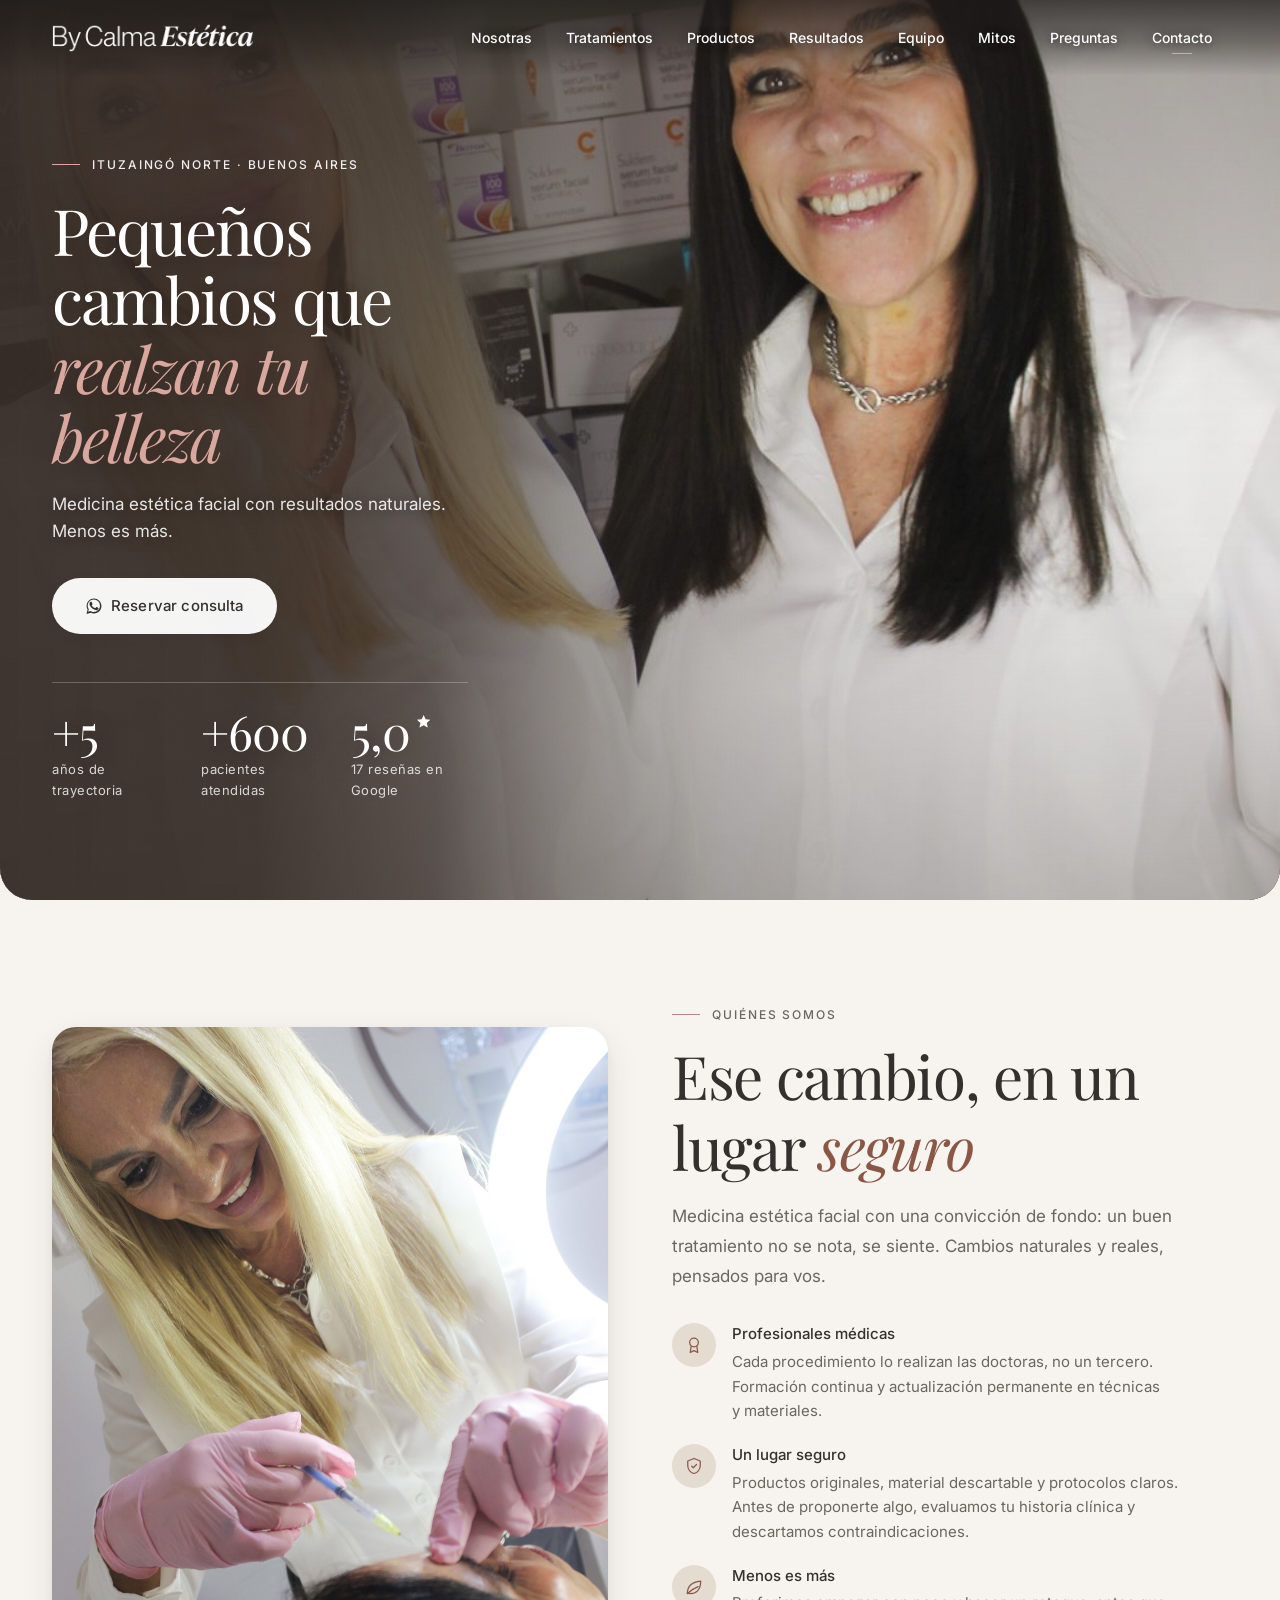
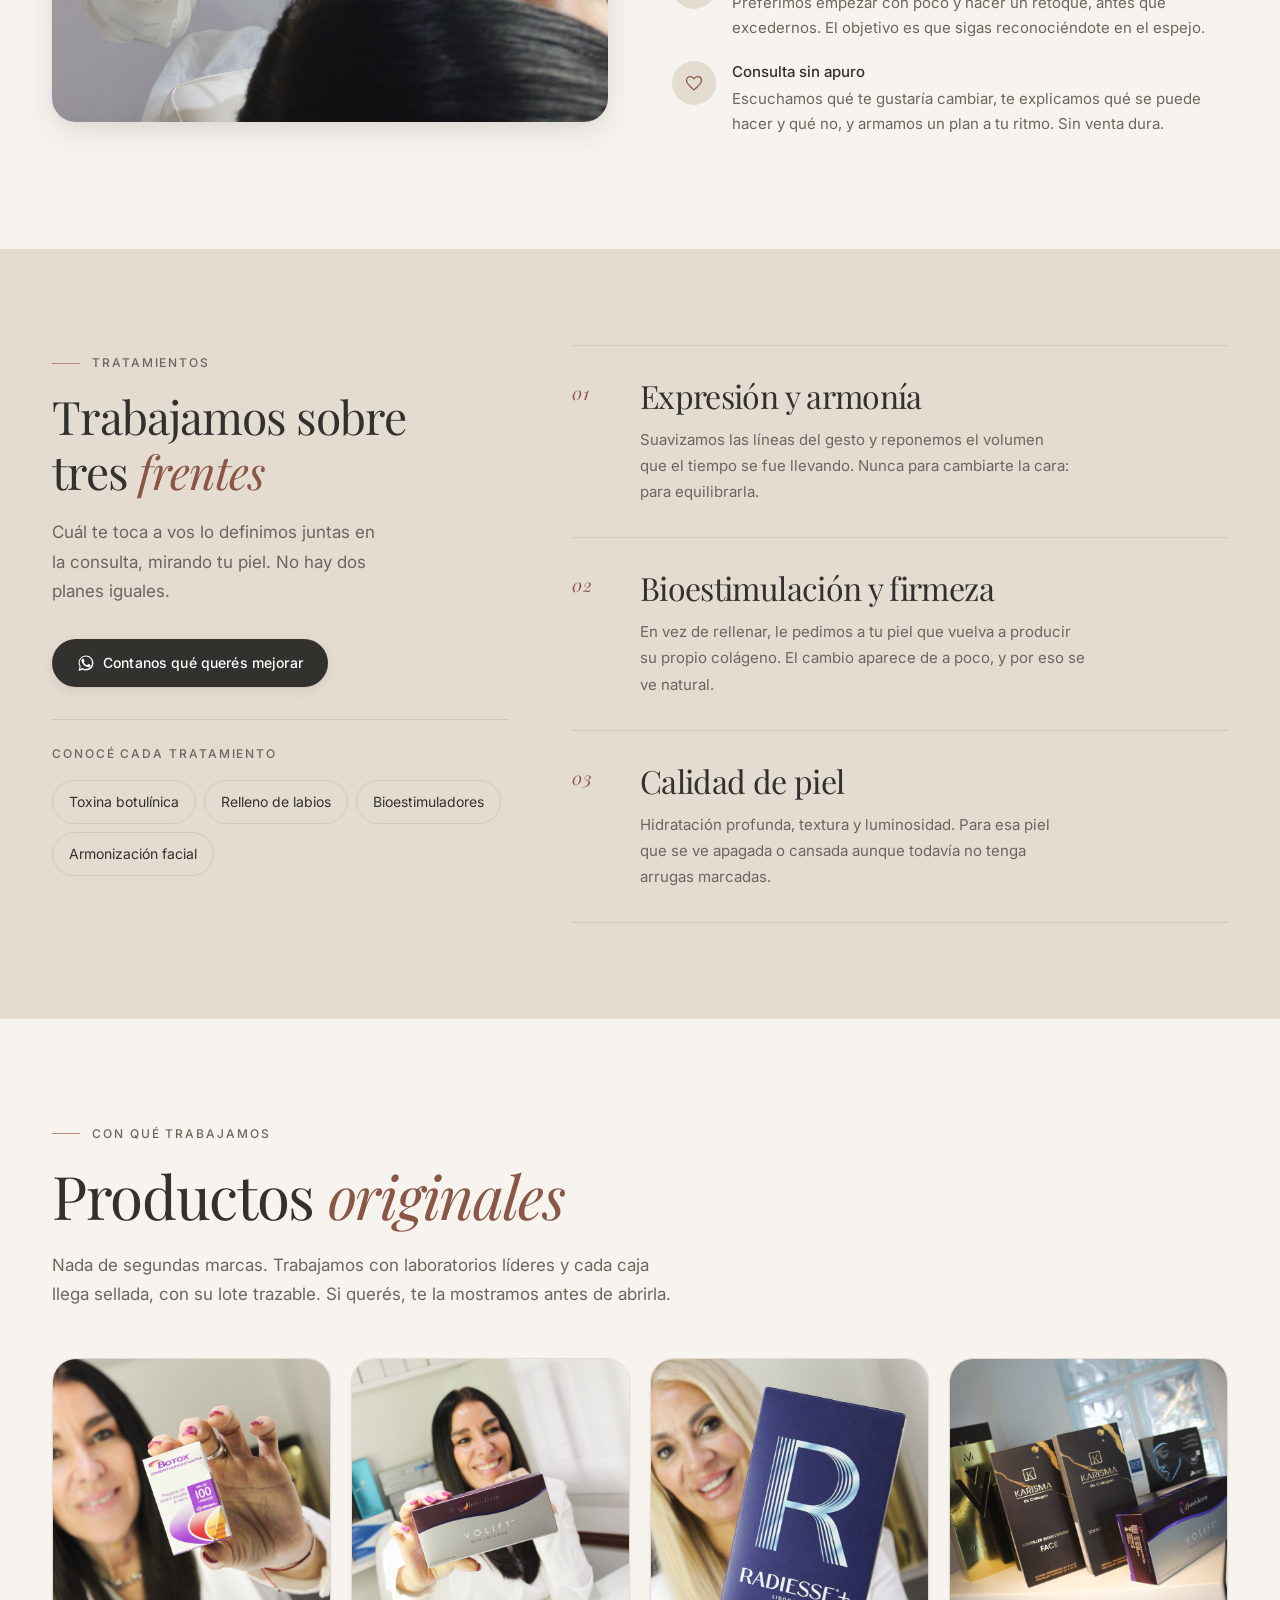
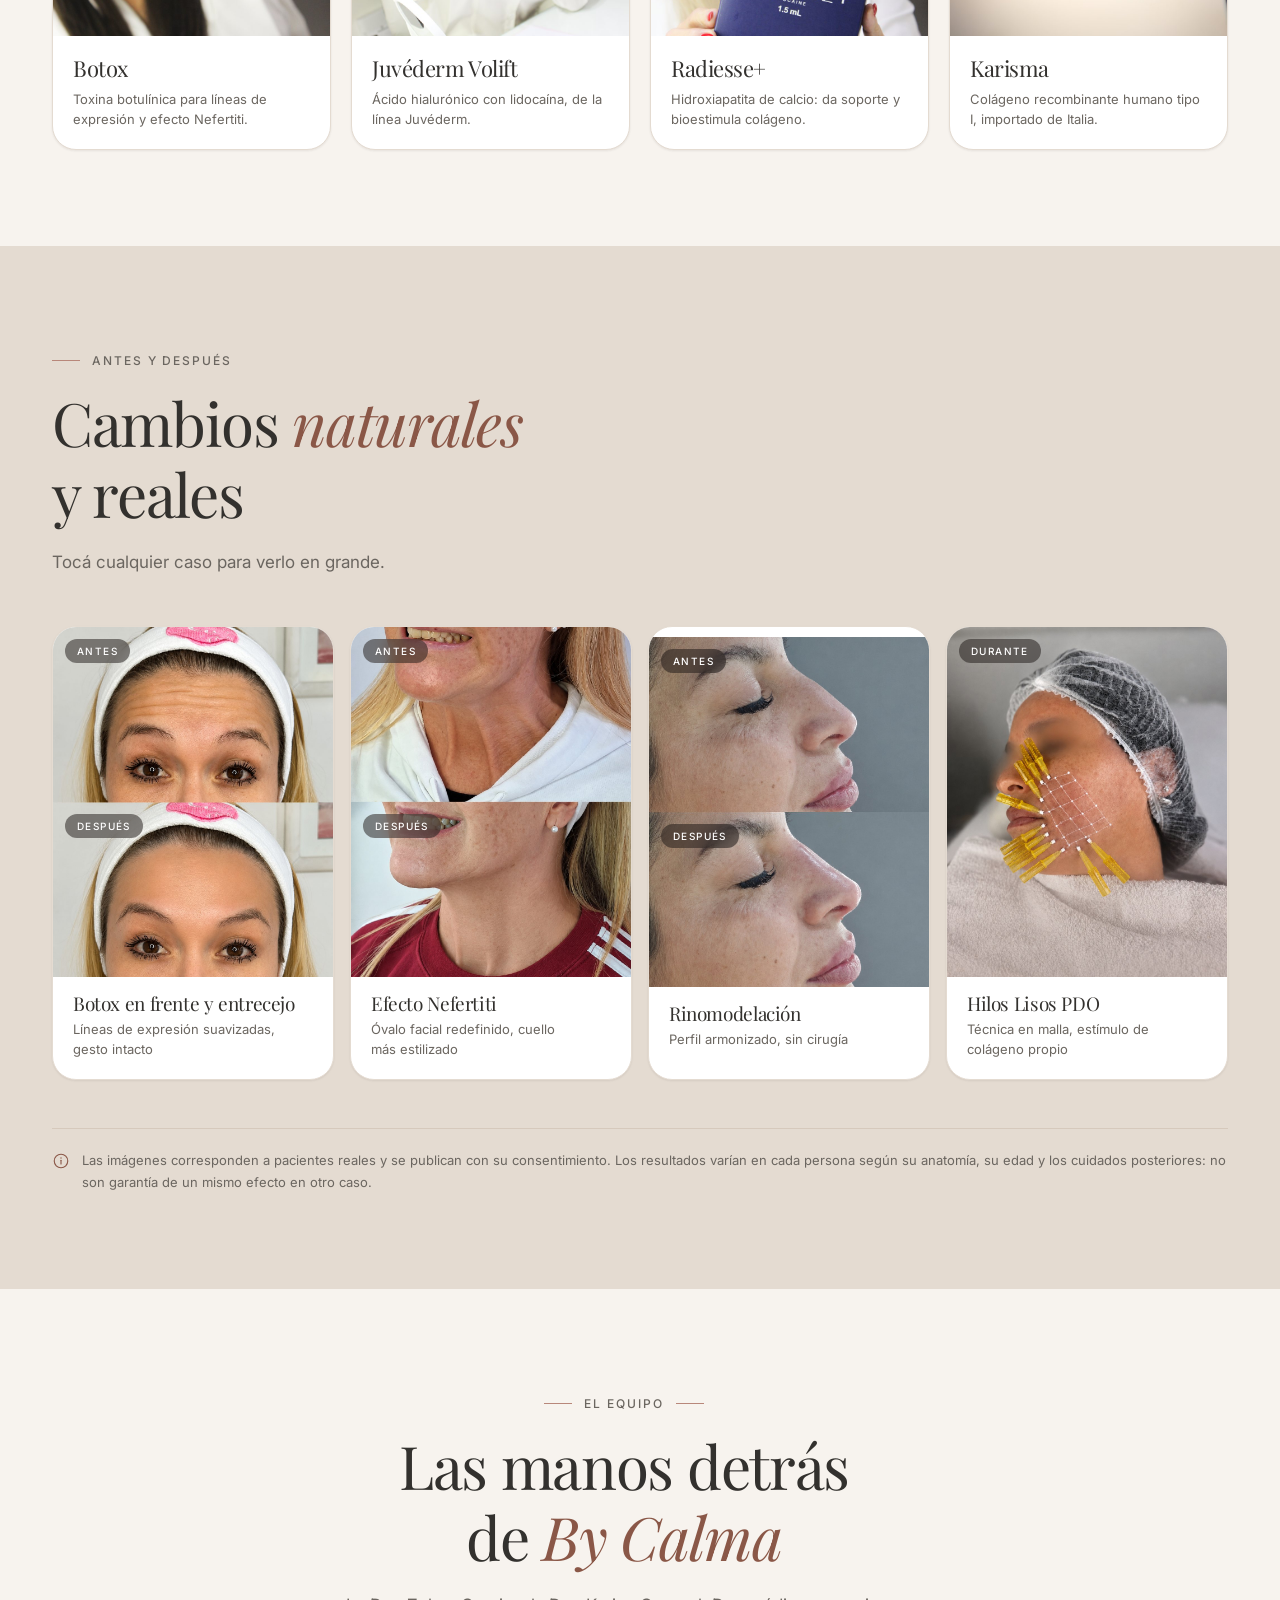
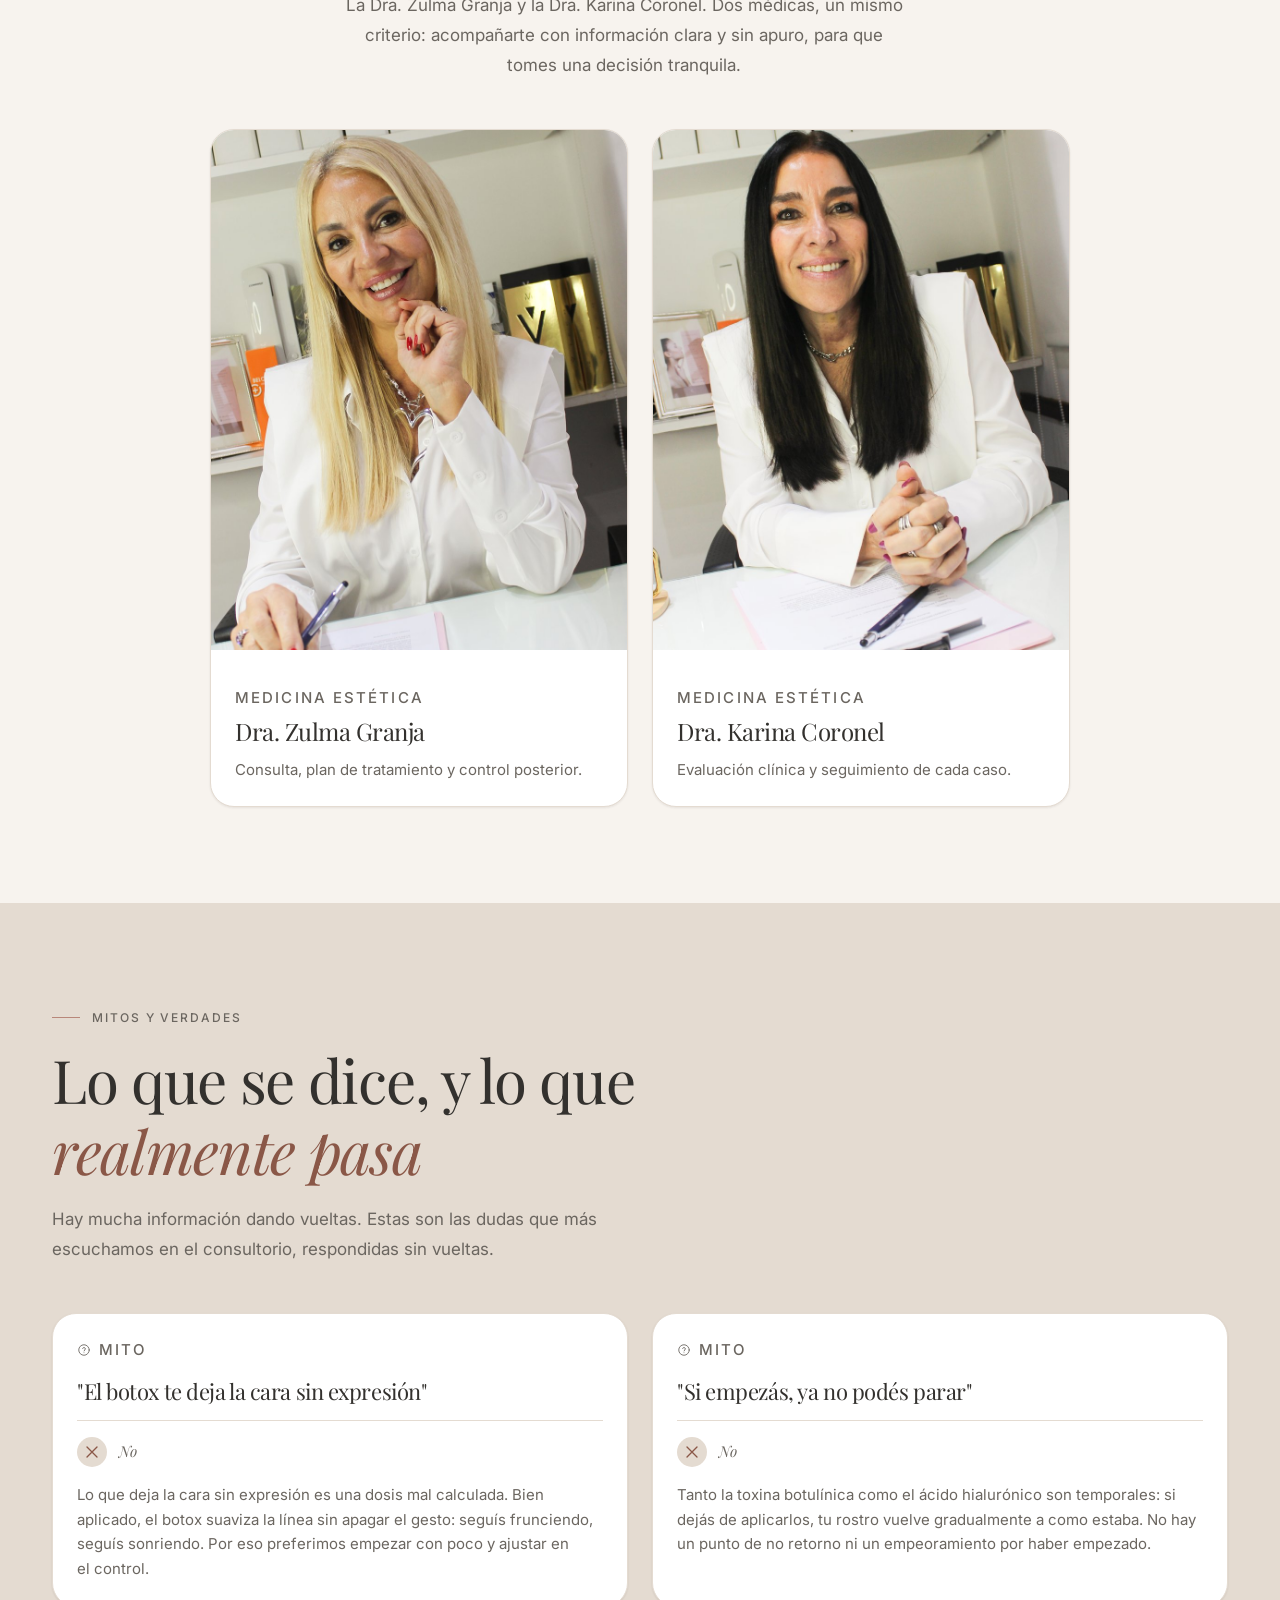
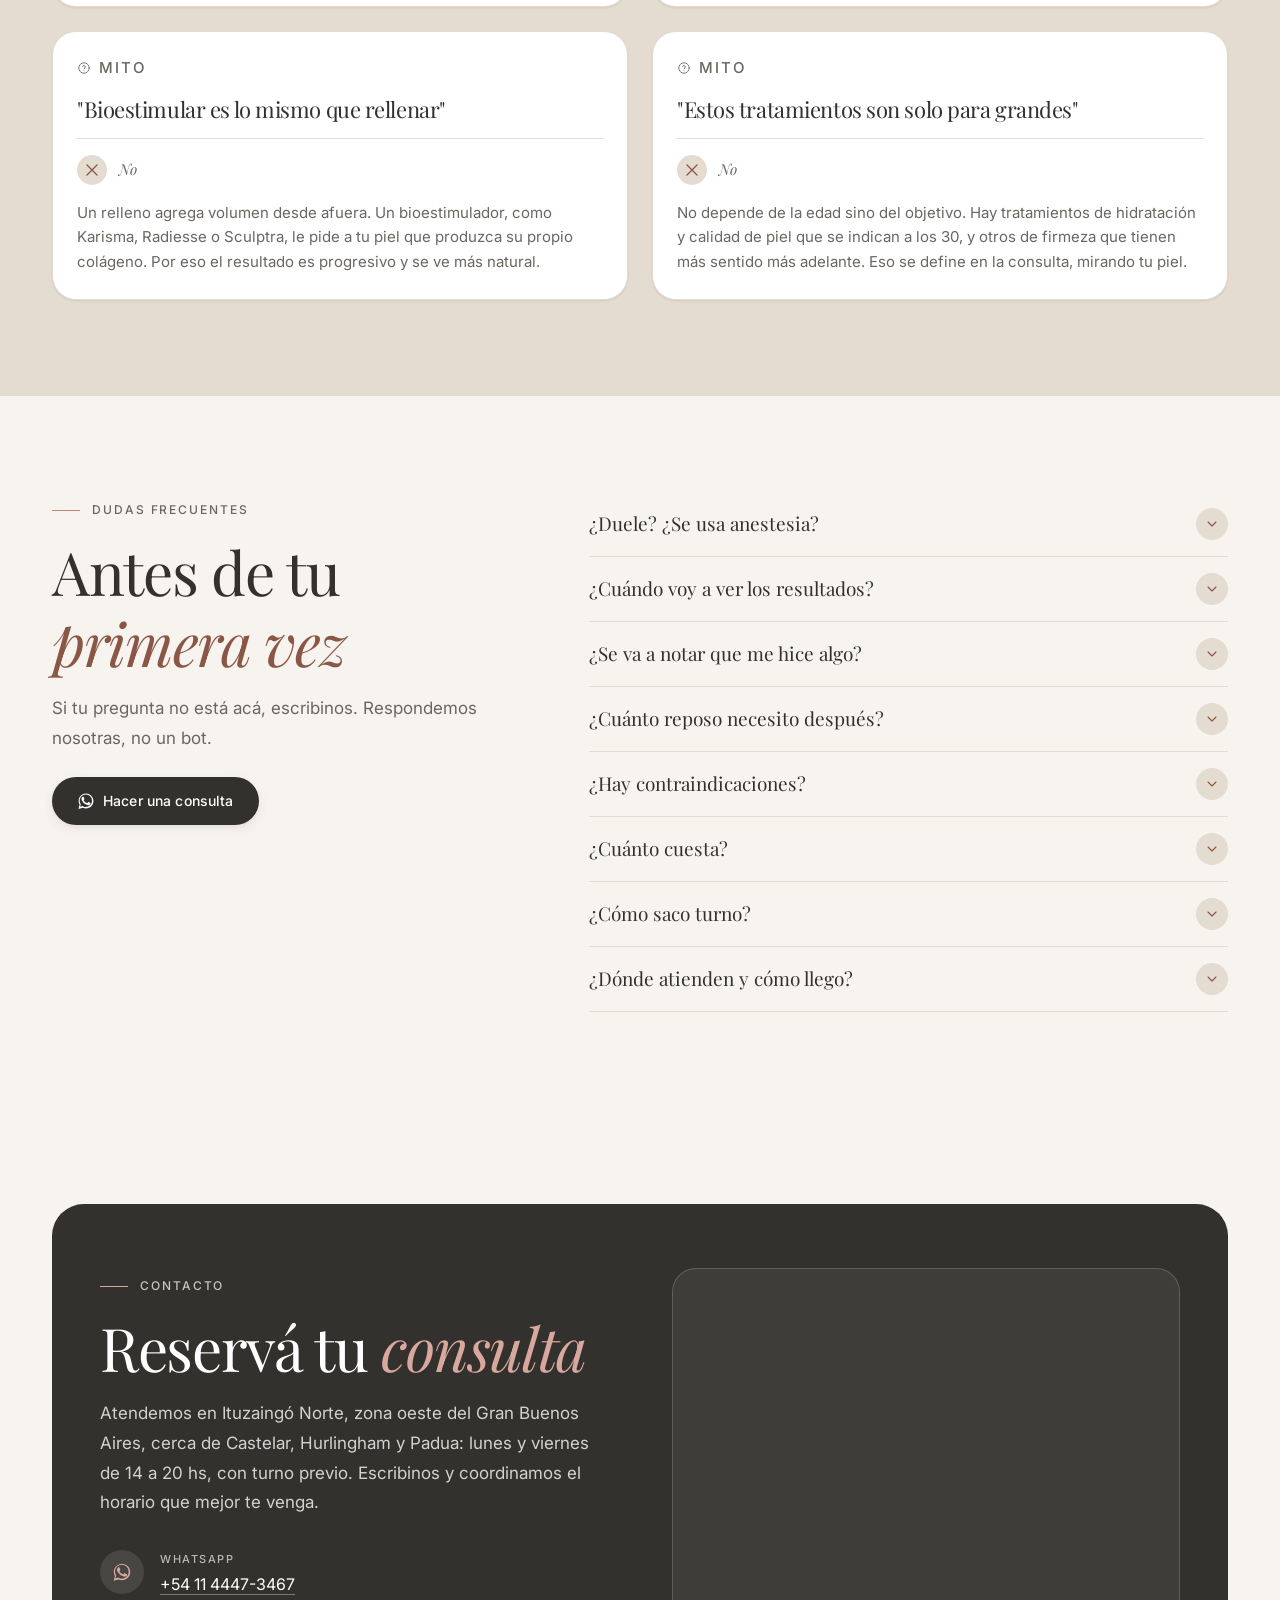
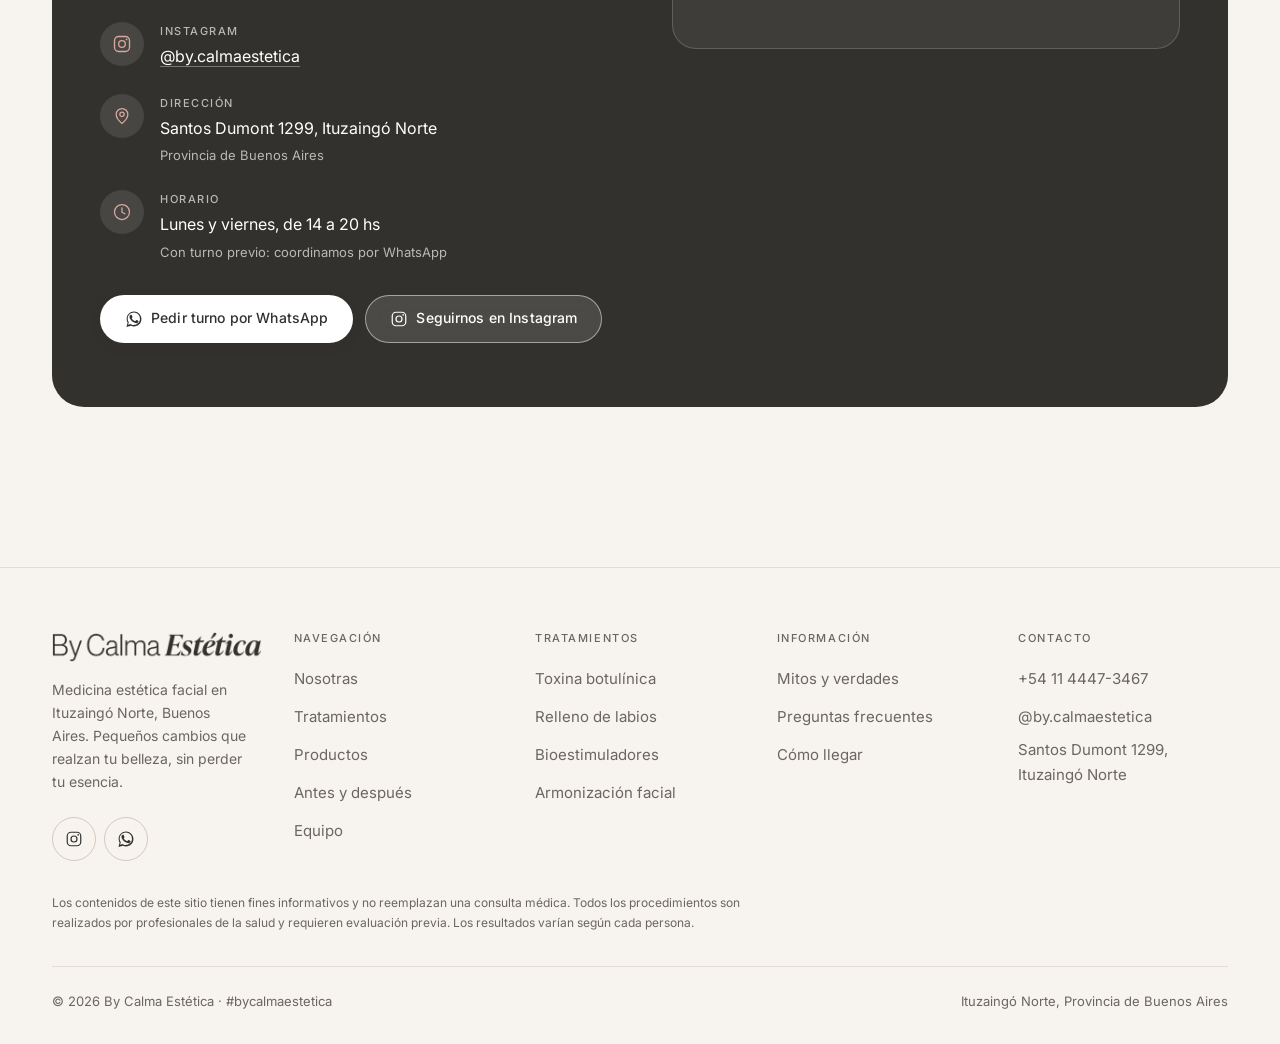
==== commit 56e9e1ad: "Páginas por tratamiento, horario 14 a 20, llms.txt e IndexNow - 4 páginas nuevas: toxina botulínica," ====
--- a/index.html
+++ b/index.html
@@ -52,7 +52,7 @@
 
     <!-- El ?v= fuerza al navegador a bajar la versión nueva. Subilo a v=2, v=3…
          cada vez que edites el CSS o el JS y publiques. -->
-    <link rel="stylesheet" href="assets/css/styles.css?v=27" />
+    <link rel="stylesheet" href="assets/css/styles.css?v=28" />
 
     <!-- Si el JavaScript no corre (bloqueado, falló la red, navegador viejo), la
          animación de entrada nunca se dispara y el titular, el botón y todas las
@@ -107,8 +107,8 @@
             "Monday",
             "Friday"
           ],
-          "opens": "15:00",
-          "closes": "19:00"
+          "opens": "14:00",
+          "closes": "20:00"
         },
         "sameAs": [
           "https://www.instagram.com/by.calmaestetica/",
@@ -453,6 +453,18 @@
               <svg class="icon" aria-hidden="true"><use href="#i-whatsapp" /></svg>
               Contanos qué querés mejorar
             </a>
+
+            <!-- Una página por tratamiento: es lo que Google muestra cuando
+                 alguien busca "botox Ituzaingó" o "relleno de labios". -->
+            <nav class="frentes-links" aria-label="Tratamientos">
+              <p>Conocé cada tratamiento</p>
+              <ul>
+                <li><a href="/toxina-botulinica-ituzaingo/">Toxina botulínica</a></li>
+                <li><a href="/relleno-de-labios-ituzaingo/">Relleno de labios</a></li>
+                <li><a href="/bioestimuladores-ituzaingo/">Bioestimuladores</a></li>
+                <li><a href="/armonizacion-facial-zona-oeste/">Armonización facial</a></li>
+              </ul>
+            </nav>
           </div>
 
           <!--
@@ -634,7 +646,7 @@
               </div>
               <div class="result-body">
                 <h3>Rinomodelación</h3>
-                <p>Perfil armonizado, sin cirugía ni reposo</p>
+                <p>Perfil armonizado, sin cirugía</p>
               </div>
             </button>
 
@@ -954,7 +966,7 @@
             <article class="faq-item" data-open="false">
               <h3>
                 <button class="faq-trigger" type="button" aria-expanded="false" aria-controls="f6">
-                  ¿Cuánto cuesta y cómo saco turno?
+                  ¿Cuánto cuesta?
                   <span class="chevron" aria-hidden="true"><svg class="icon"><use href="#i-chevron-down" /></svg></span>
                 </button>
               </h3>
@@ -963,10 +975,25 @@
                   <p class="faq-body">
                     Los valores dependen de la cantidad de producto y de las zonas
                     a tratar, por eso no los publicamos: te los pasamos por
-                    WhatsApp según tu caso. Atendemos lunes y viernes de 15 a 19
-                    hs: para el turno escribinos por WhatsApp o mandanos un
-                    mensaje por Instagram y coordinamos el horario dentro de esa
-                    franja.
+                    WhatsApp según tu caso.
+                  </p>
+                </div>
+              </div>
+            </article>
+
+            <article class="faq-item" data-open="false">
+              <h3>
+                <button class="faq-trigger" type="button" aria-expanded="false" aria-controls="f6b">
+                  ¿Cómo saco turno?
+                  <span class="chevron" aria-hidden="true"><svg class="icon"><use href="#i-chevron-down" /></svg></span>
+                </button>
+              </h3>
+              <div class="faq-panel" id="f6b">
+                <div class="faq-panel-inner">
+                  <p class="faq-body">
+                    Escribinos por WhatsApp o mandanos un mensaje por Instagram.
+                    Atendemos lunes y viernes de 14 a 20 hs, con turno previo:
+                    coordinamos el horario dentro de esa franja.
                   </p>
                 </div>
               </div>
@@ -983,7 +1010,7 @@
                 <div class="faq-panel-inner">
                   <p class="faq-body">
                     Atendemos en Santos Dumont 1299, Ituzaingó Norte, Provincia de
-                    Buenos Aires, los <strong>lunes y viernes de 15 a 19 hs</strong>.
+                    Buenos Aires, los <strong>lunes y viernes de 14 a 20 hs</strong>.
                     Es con turno previo: escribinos por WhatsApp y coordinamos el
                     horario dentro de esa franja. Abajo, en Contacto, tenés el mapa
                     para llegar.
@@ -1009,9 +1036,10 @@
                   <span style="font-style: italic; color: var(--nude)">consulta</span>
                 </h2>
                 <p class="lead" style="margin-top: var(--space-4)">
-                  Atendemos en Ituzaingó Norte, zona oeste del Gran Buenos Aires:
-                  lunes y viernes de 15 a 19 hs, con turno previo. Escribinos y
-                  coordinamos el horario que mejor te venga.
+                  Atendemos en Ituzaingó Norte, zona oeste del Gran Buenos Aires,
+                  cerca de Castelar, Hurlingham y Padua: lunes y viernes de 14 a
+                  20 hs, con turno previo. Escribinos y coordinamos el horario que
+                  mejor te venga.
                 </p>
 
                 <dl class="contact-list">
@@ -1051,7 +1079,7 @@
                     <div>
                       <dt>Horario</dt>
                       <dd>
-                        Lunes y viernes, de 15 a 19 hs
+                        Lunes y viernes, de 14 a 20 hs
                         <small>Con turno previo: coordinamos por WhatsApp</small>
                       </dd>
                     </div>
@@ -1121,6 +1149,16 @@
           </div>
 
           <div class="footer-col">
+            <h3>Tratamientos</h3>
+            <ul>
+              <li><a href="/toxina-botulinica-ituzaingo/">Toxina botulínica</a></li>
+              <li><a href="/relleno-de-labios-ituzaingo/">Relleno de labios</a></li>
+              <li><a href="/bioestimuladores-ituzaingo/">Bioestimuladores</a></li>
+              <li><a href="/armonizacion-facial-zona-oeste/">Armonización facial</a></li>
+            </ul>
+          </div>
+
+          <div class="footer-col">
             <h3>Información</h3>
             <ul>
               <li><a href="#mitos">Mitos y verdades</a></li>
@@ -1167,6 +1205,6 @@
       </div>
     </div>
 
-    <script src="assets/js/main.js?v=26" defer></script>
+    <script src="assets/js/main.js?v=27" defer></script>
   </body>
 </html>
--- a/assets/css/styles.css
+++ b/assets/css/styles.css
@@ -1220,6 +1220,56 @@
   margin-top: var(--space-8);
 }
 
+/* Links a las páginas de cada tratamiento */
+.frentes-links {
+  margin-top: var(--space-8);
+  padding-top: var(--space-6);
+  border-top: 1px solid var(--sand-deep);
+}
+
+.frentes-links p {
+  font-size: 0.75rem;
+  font-weight: 500;
+  letter-spacing: 0.16em;
+  text-transform: uppercase;
+  color: var(--text-muted);
+}
+
+.frentes-links ul {
+  display: flex;
+  flex-wrap: wrap;
+  gap: var(--space-2);
+  margin: var(--space-4) 0 0;
+  padding: 0;
+  list-style: none;
+}
+
+.frentes-links a {
+  display: inline-flex;
+  align-items: center;
+  min-height: 44px;
+  padding: var(--space-2) var(--space-4);
+  border: 1px solid var(--sand-deep);
+  border-radius: var(--r-full);
+  color: var(--text);
+  font-size: 0.875rem;
+  text-decoration: none;
+  transition: background-color var(--dur) var(--ease-out),
+    border-color var(--dur) var(--ease-out);
+}
+
+@media (hover: hover) {
+  .frentes-links a:hover {
+    background: var(--surface);
+    border-color: var(--terracota);
+  }
+}
+
+.frentes-links a:focus-visible {
+  outline: 2px solid var(--ring);
+  outline-offset: 3px;
+}
+
 .frentes {
   margin: 0;
   padding: 0;
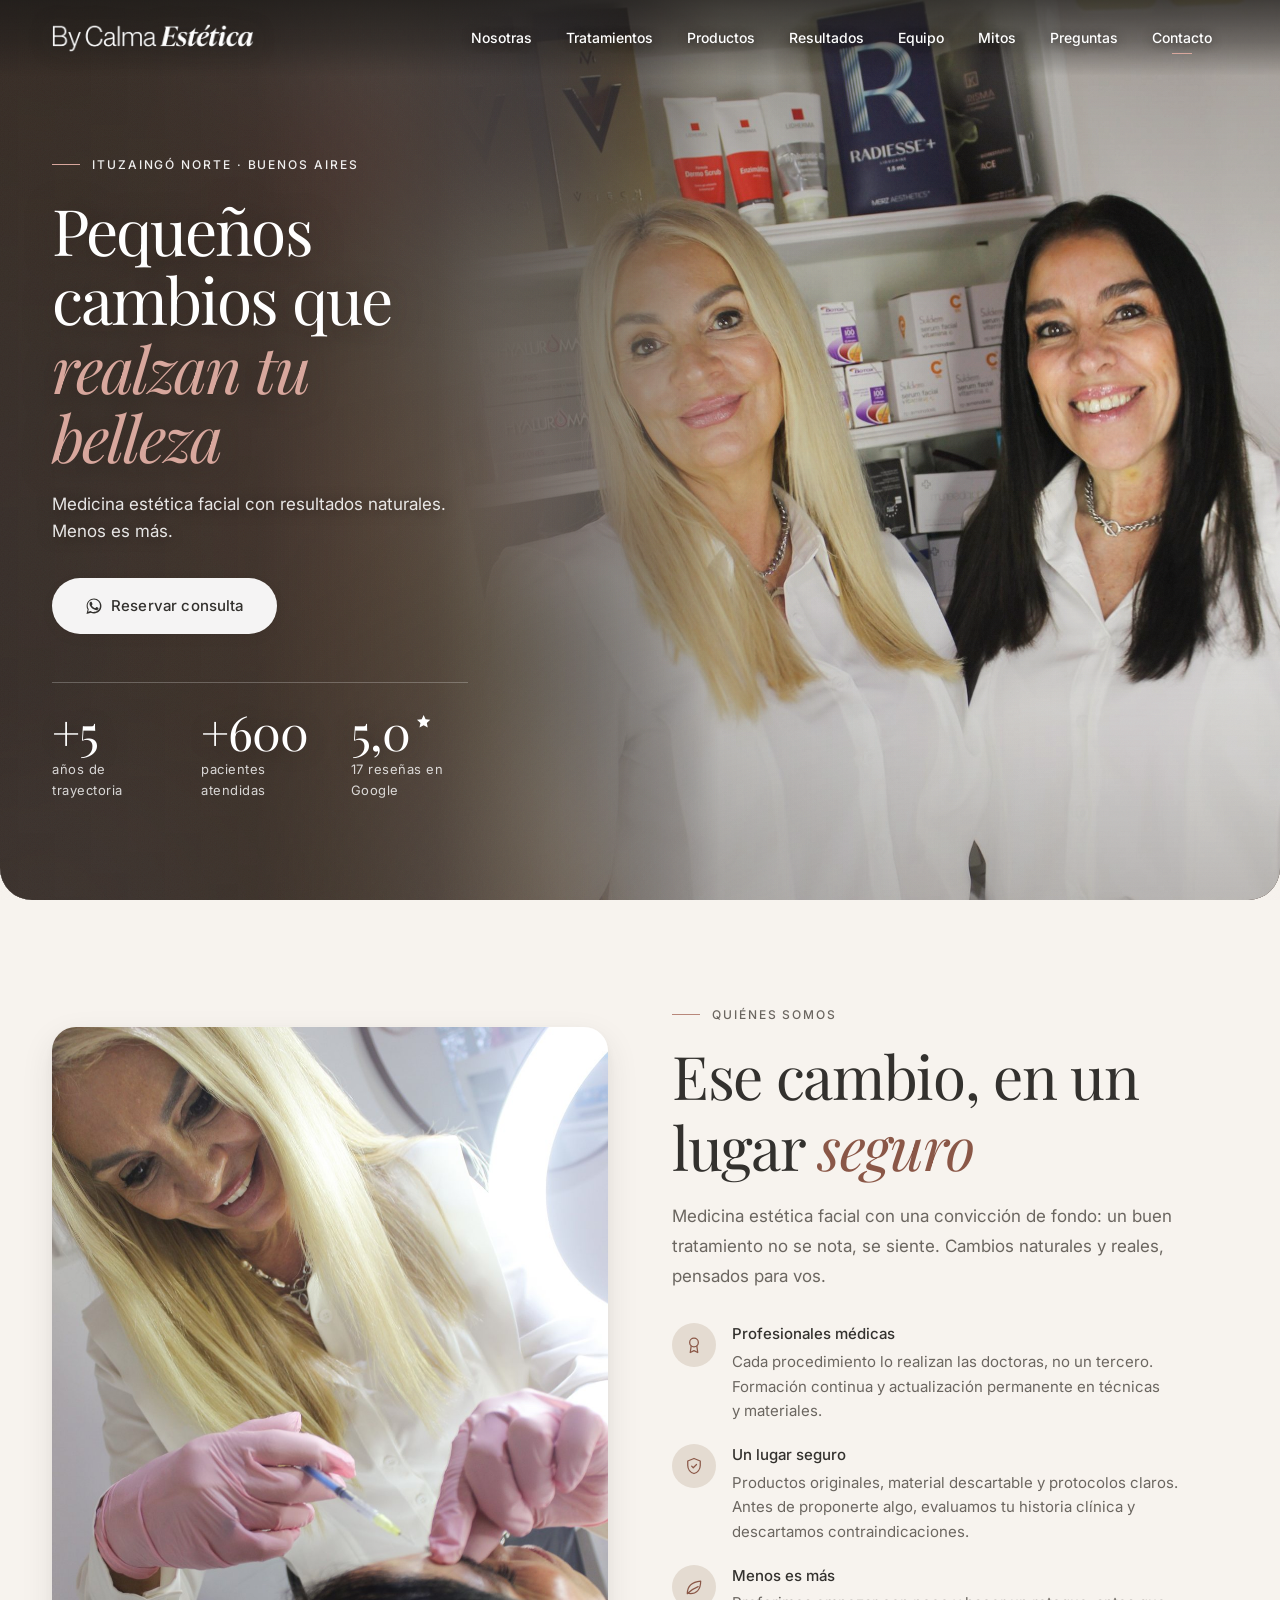
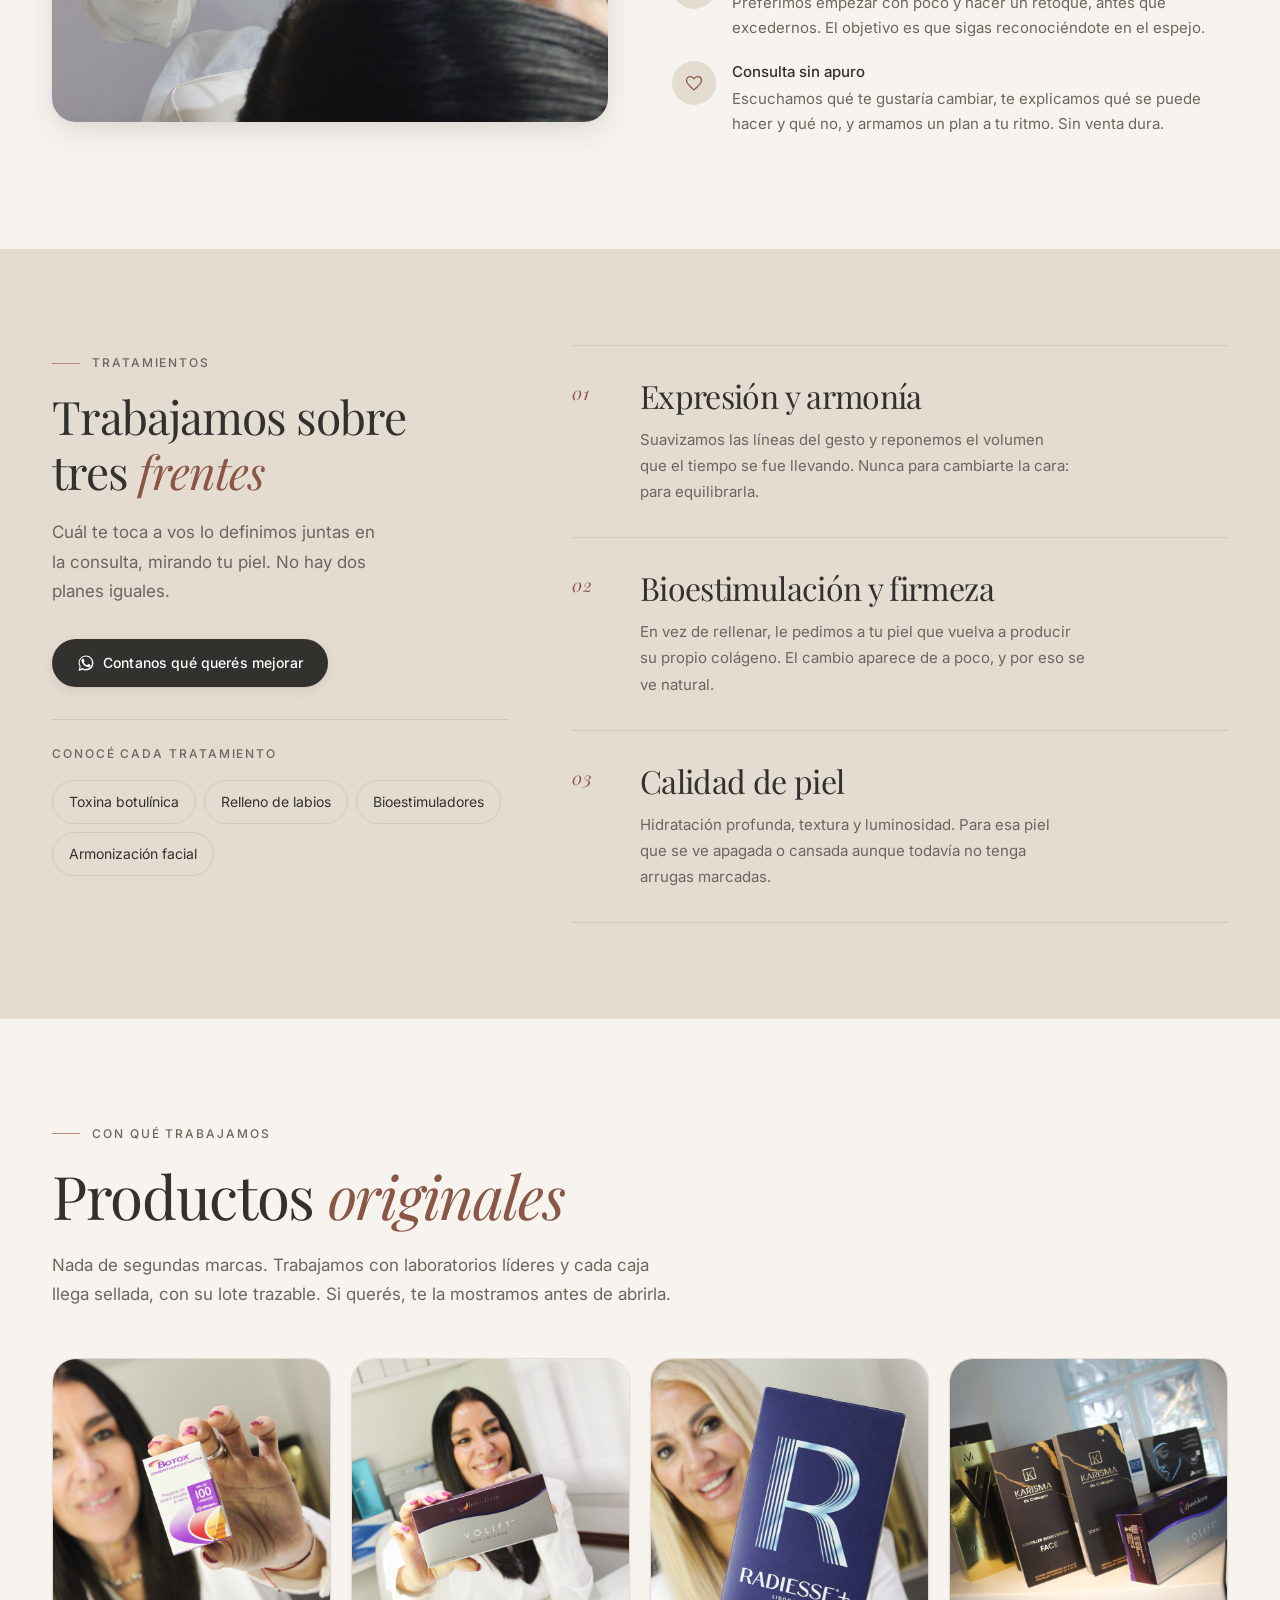
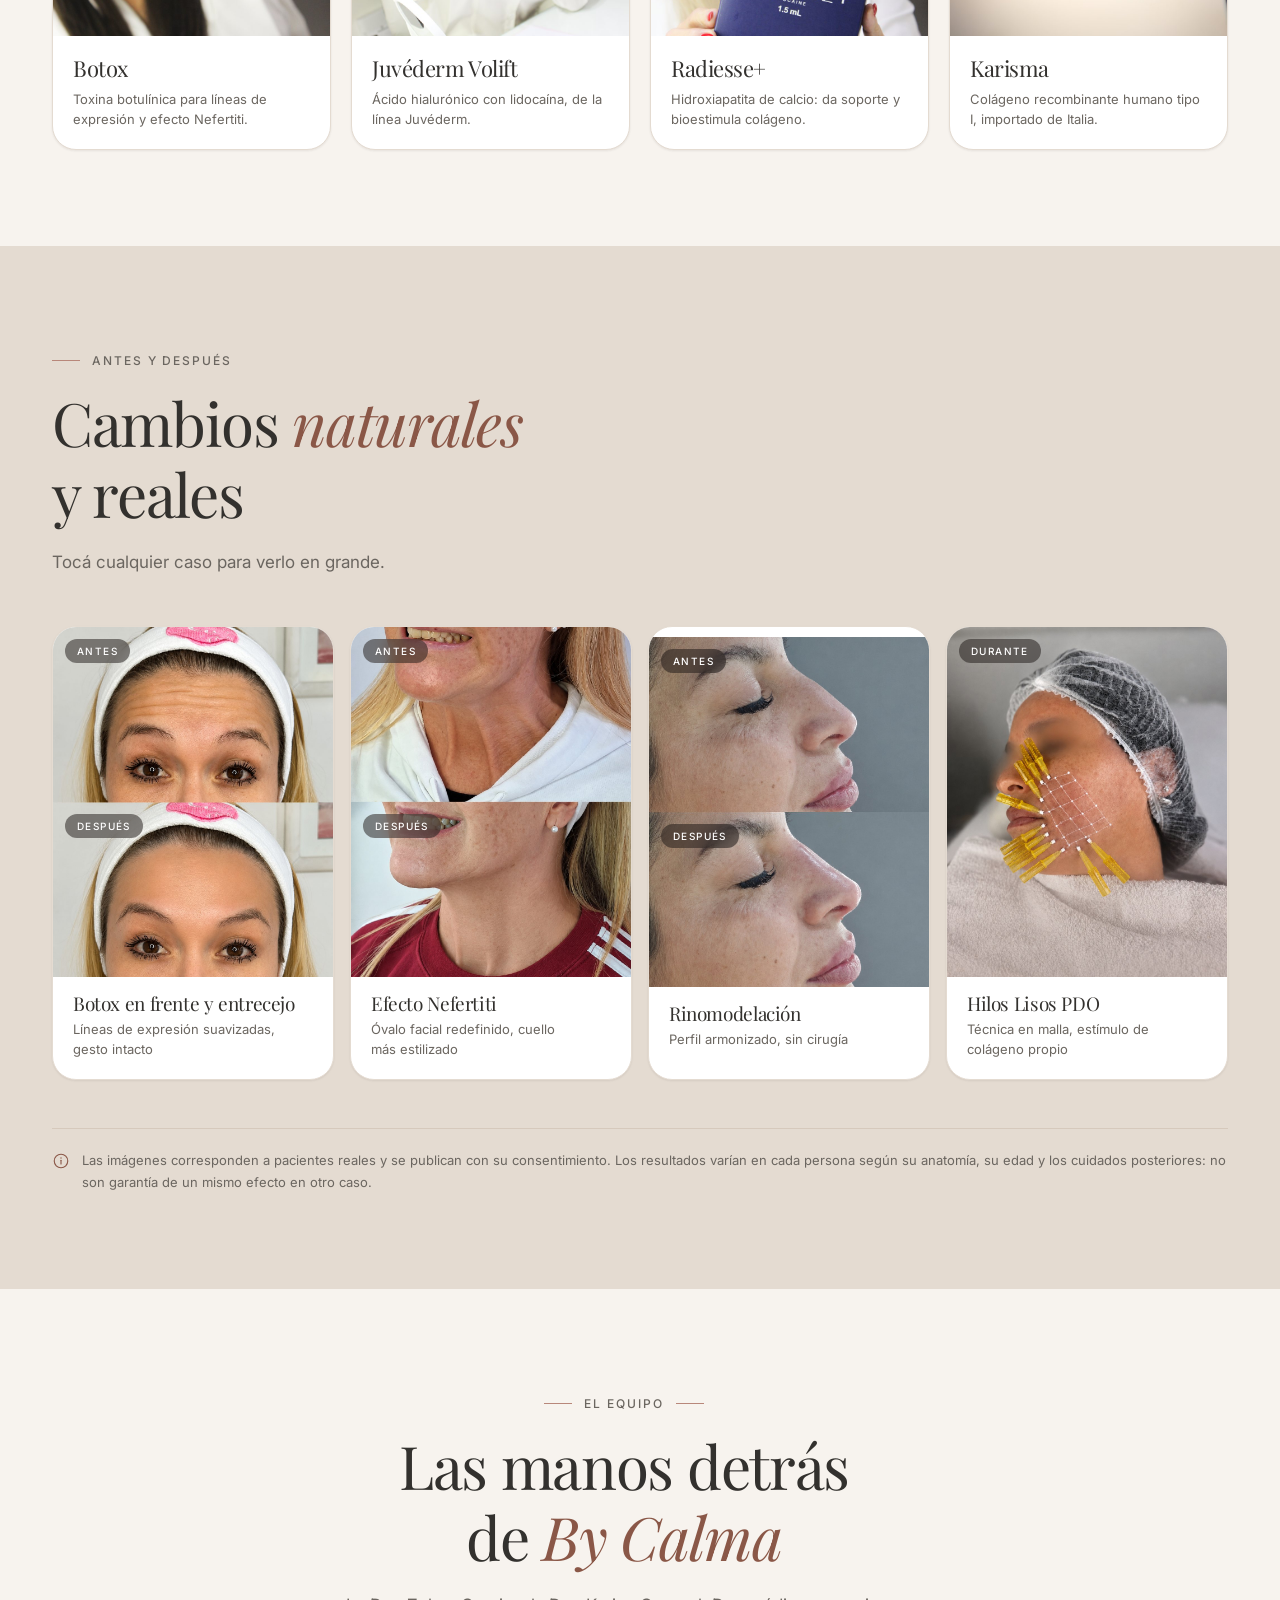
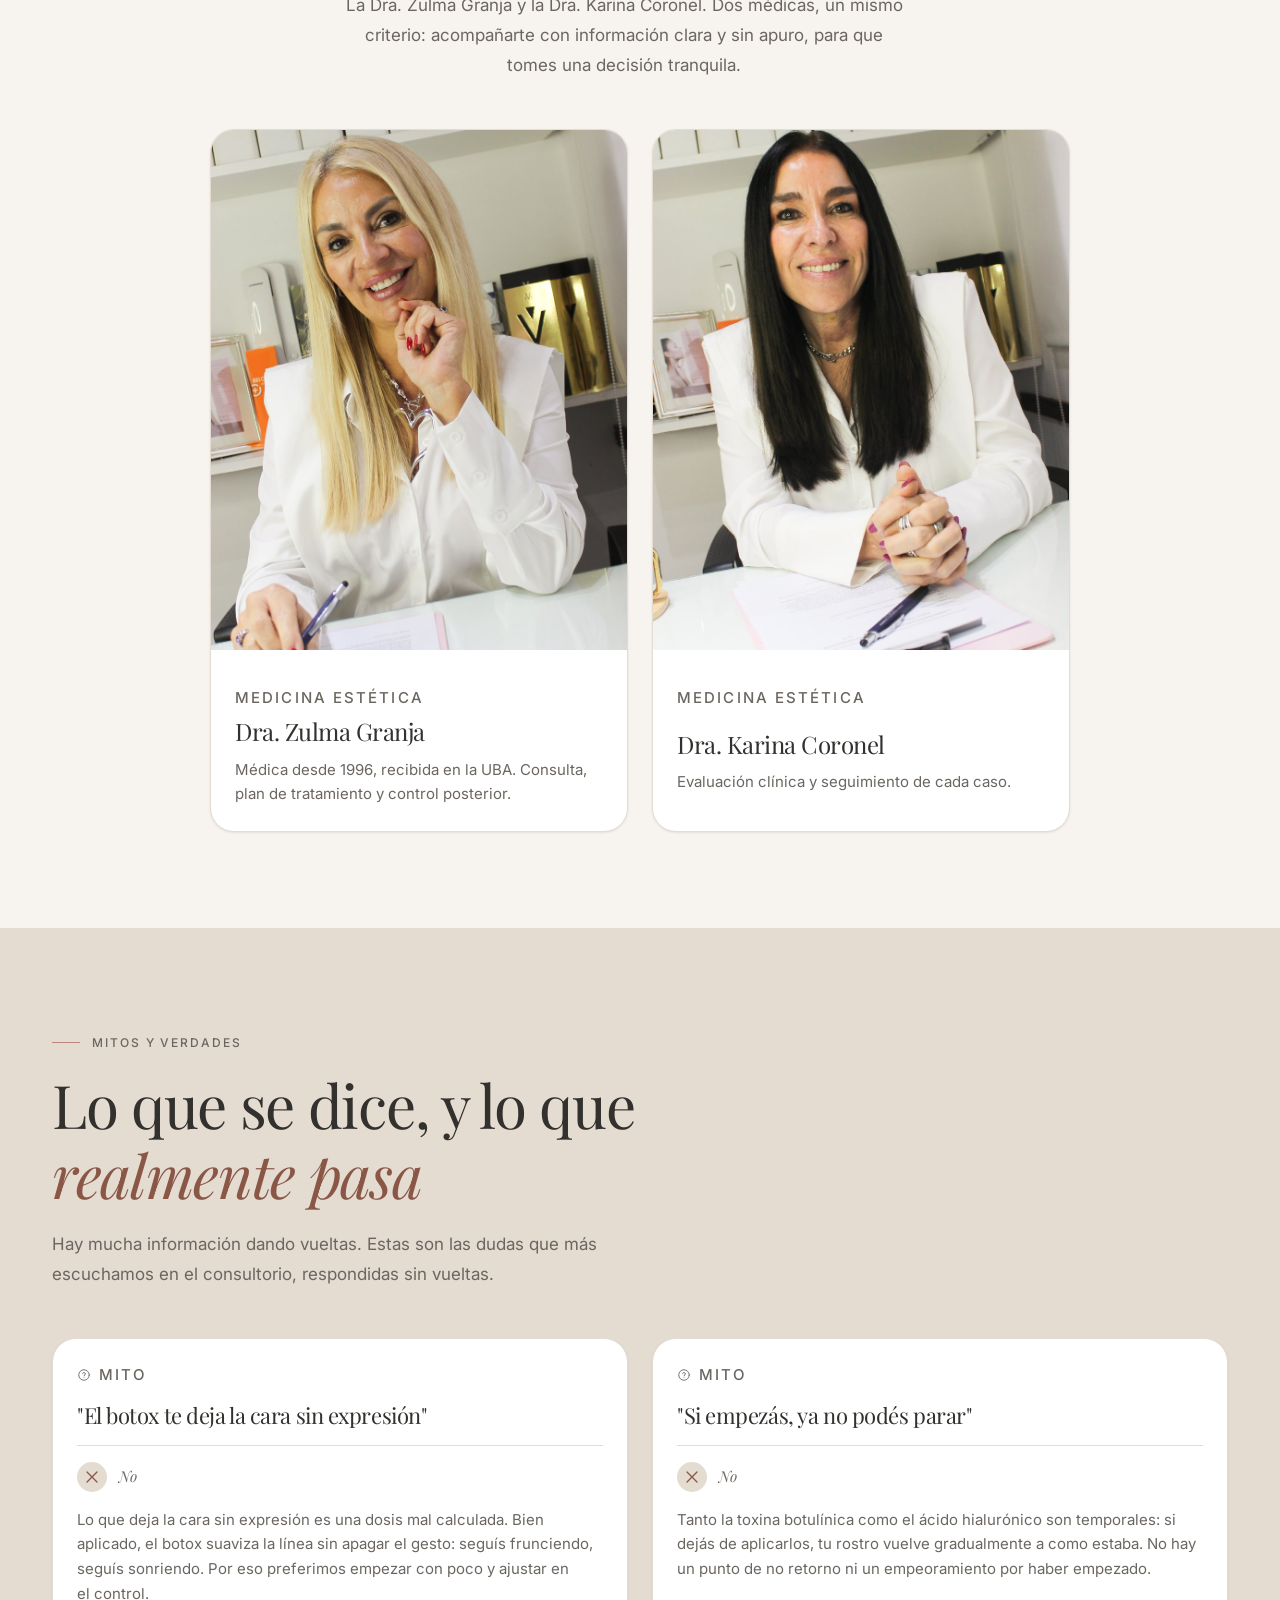
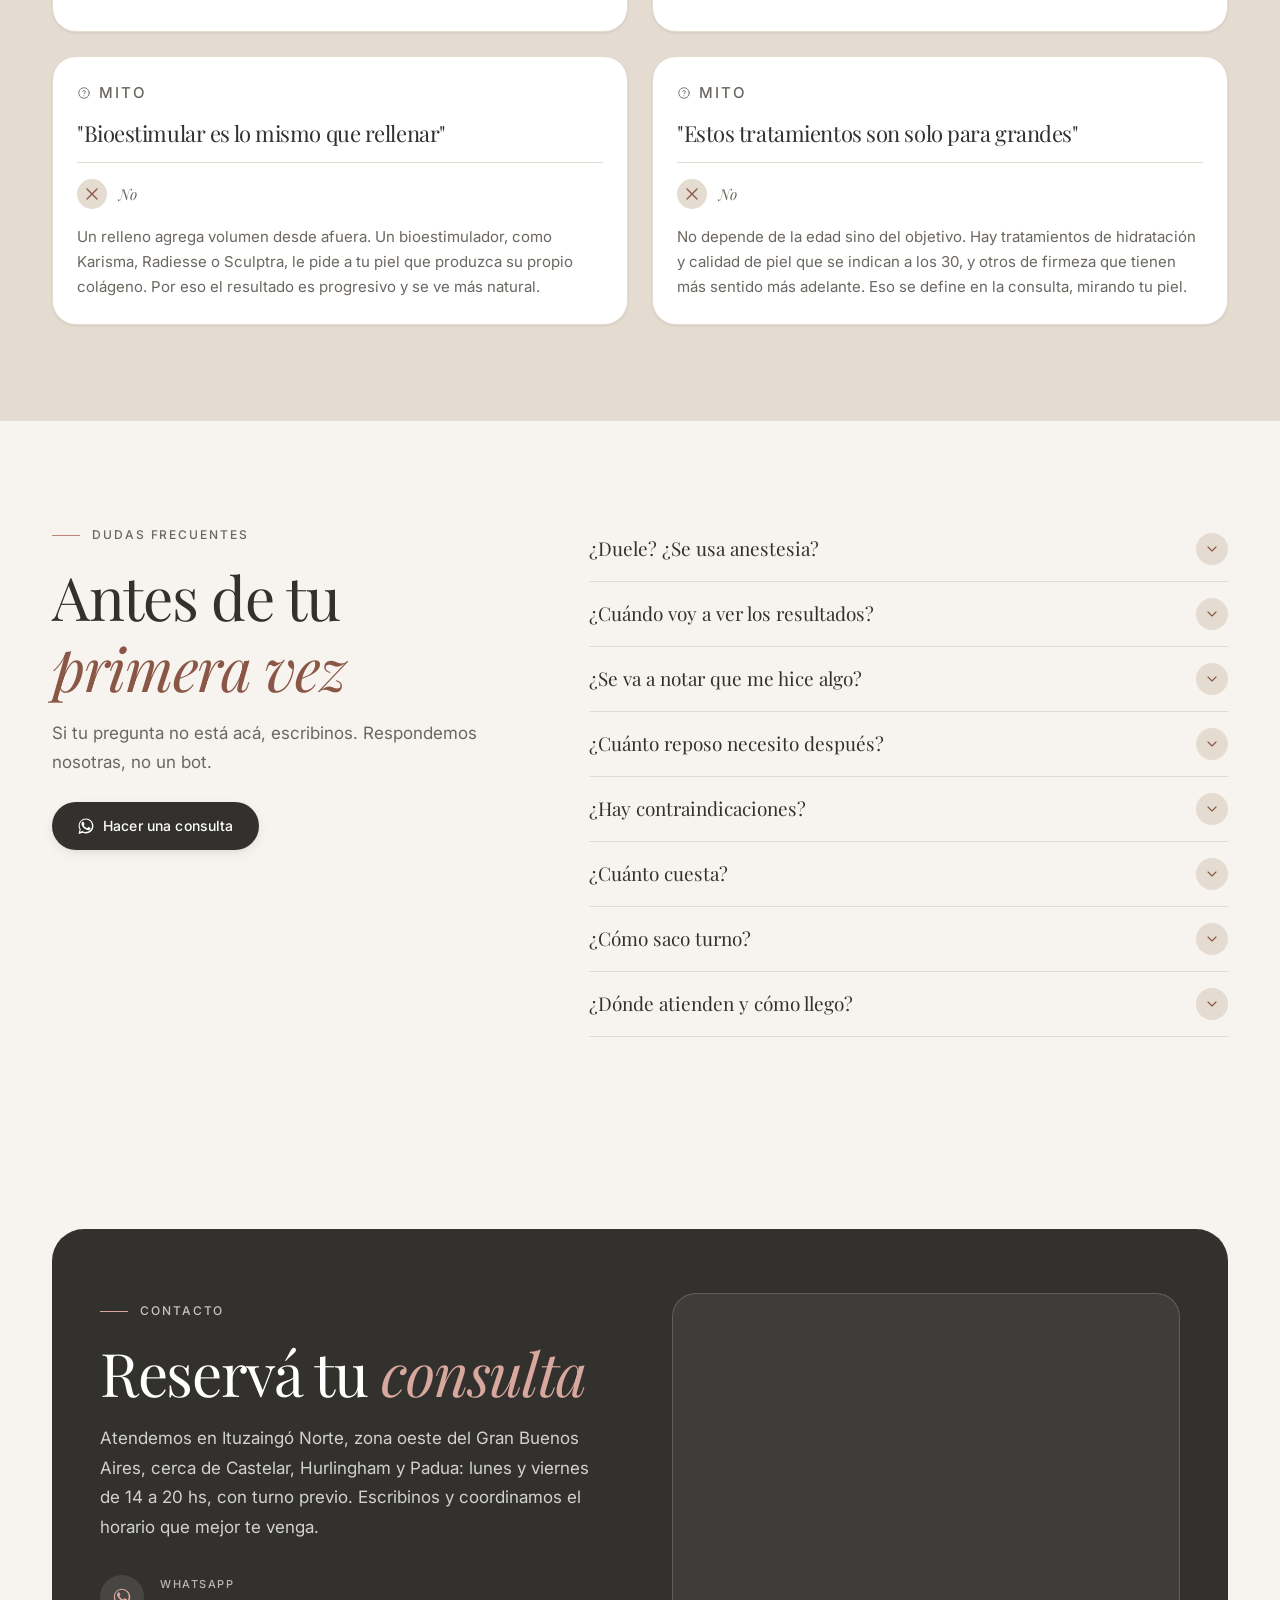
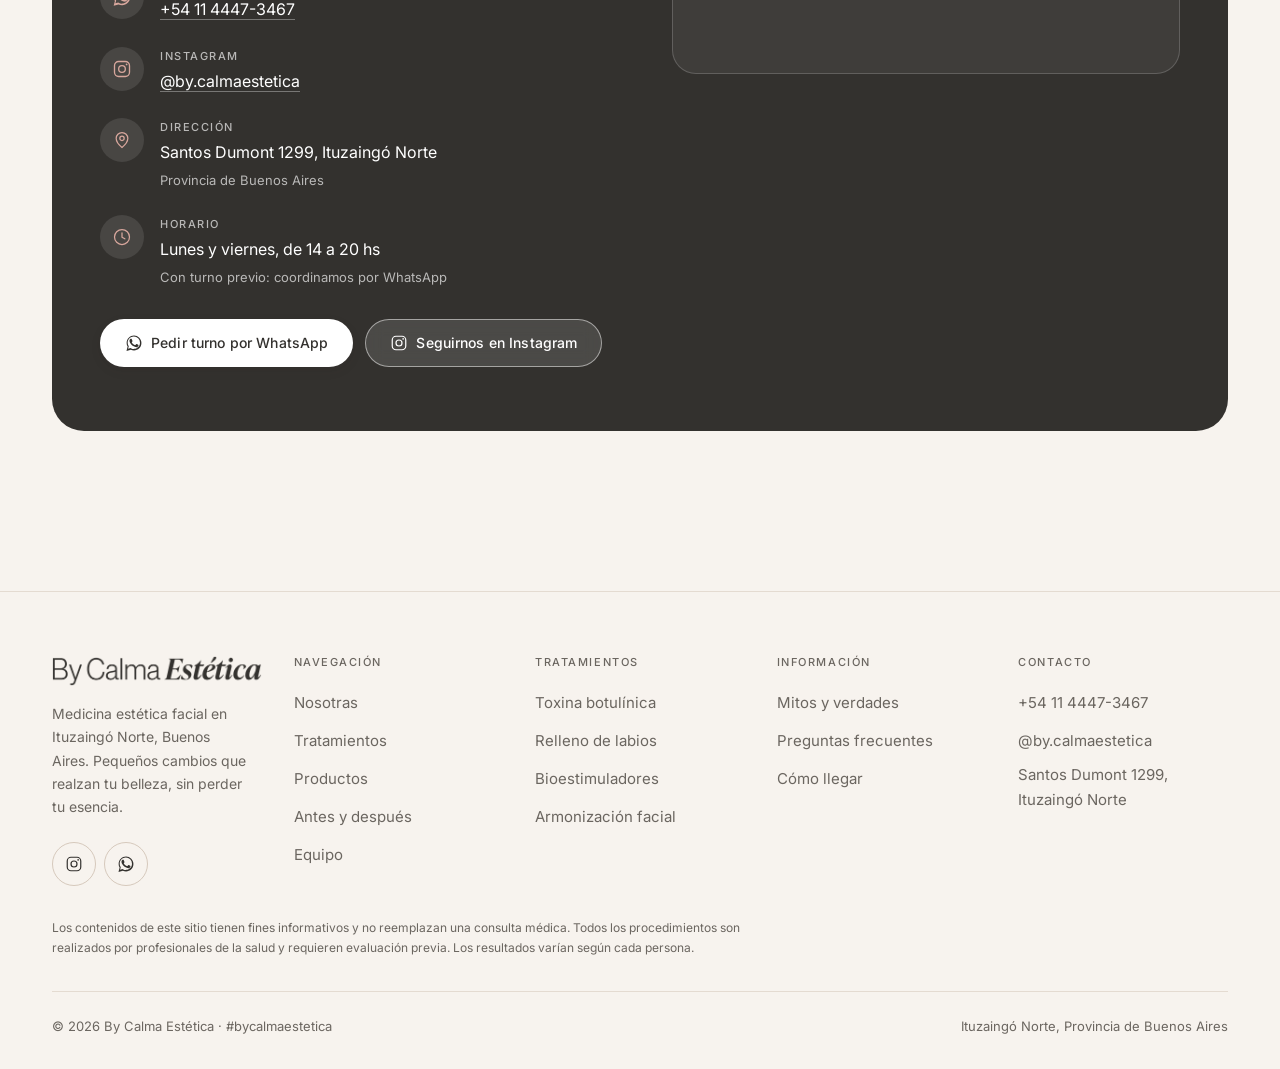
==== commit d6ad827d: "Bio de la Dra. Zulma, links visibles en el texto y fotos del equipo Co-Authored-By: Claude Opus 5.5 " ====
--- a/index.html
+++ b/index.html
@@ -716,11 +716,10 @@
                 <p class="team-role">Medicina estética</p>
                 <h3>Dra. Zulma Granja</h3>
                 <p>
-                  Consulta, plan de tratamiento y control posterior.
-                  <!-- PENDIENTE: reemplazar por su formación, especialidad y
-                       matrícula reales. Las dos fichas tenían exactamente el
-                       mismo texto, que es lo que hacía sentir que la página
-                       repetía lo mismo dos veces. -->
+                  Médica desde 1996, recibida en la UBA. Consulta, plan de
+                  tratamiento y control posterior.
+                  <!-- Dato de su propio video de Facebook (07/11/2026).
+                       PENDIENTE: sumar matrícula y formación en estética. -->
                 </p>
               </div>
             </article>
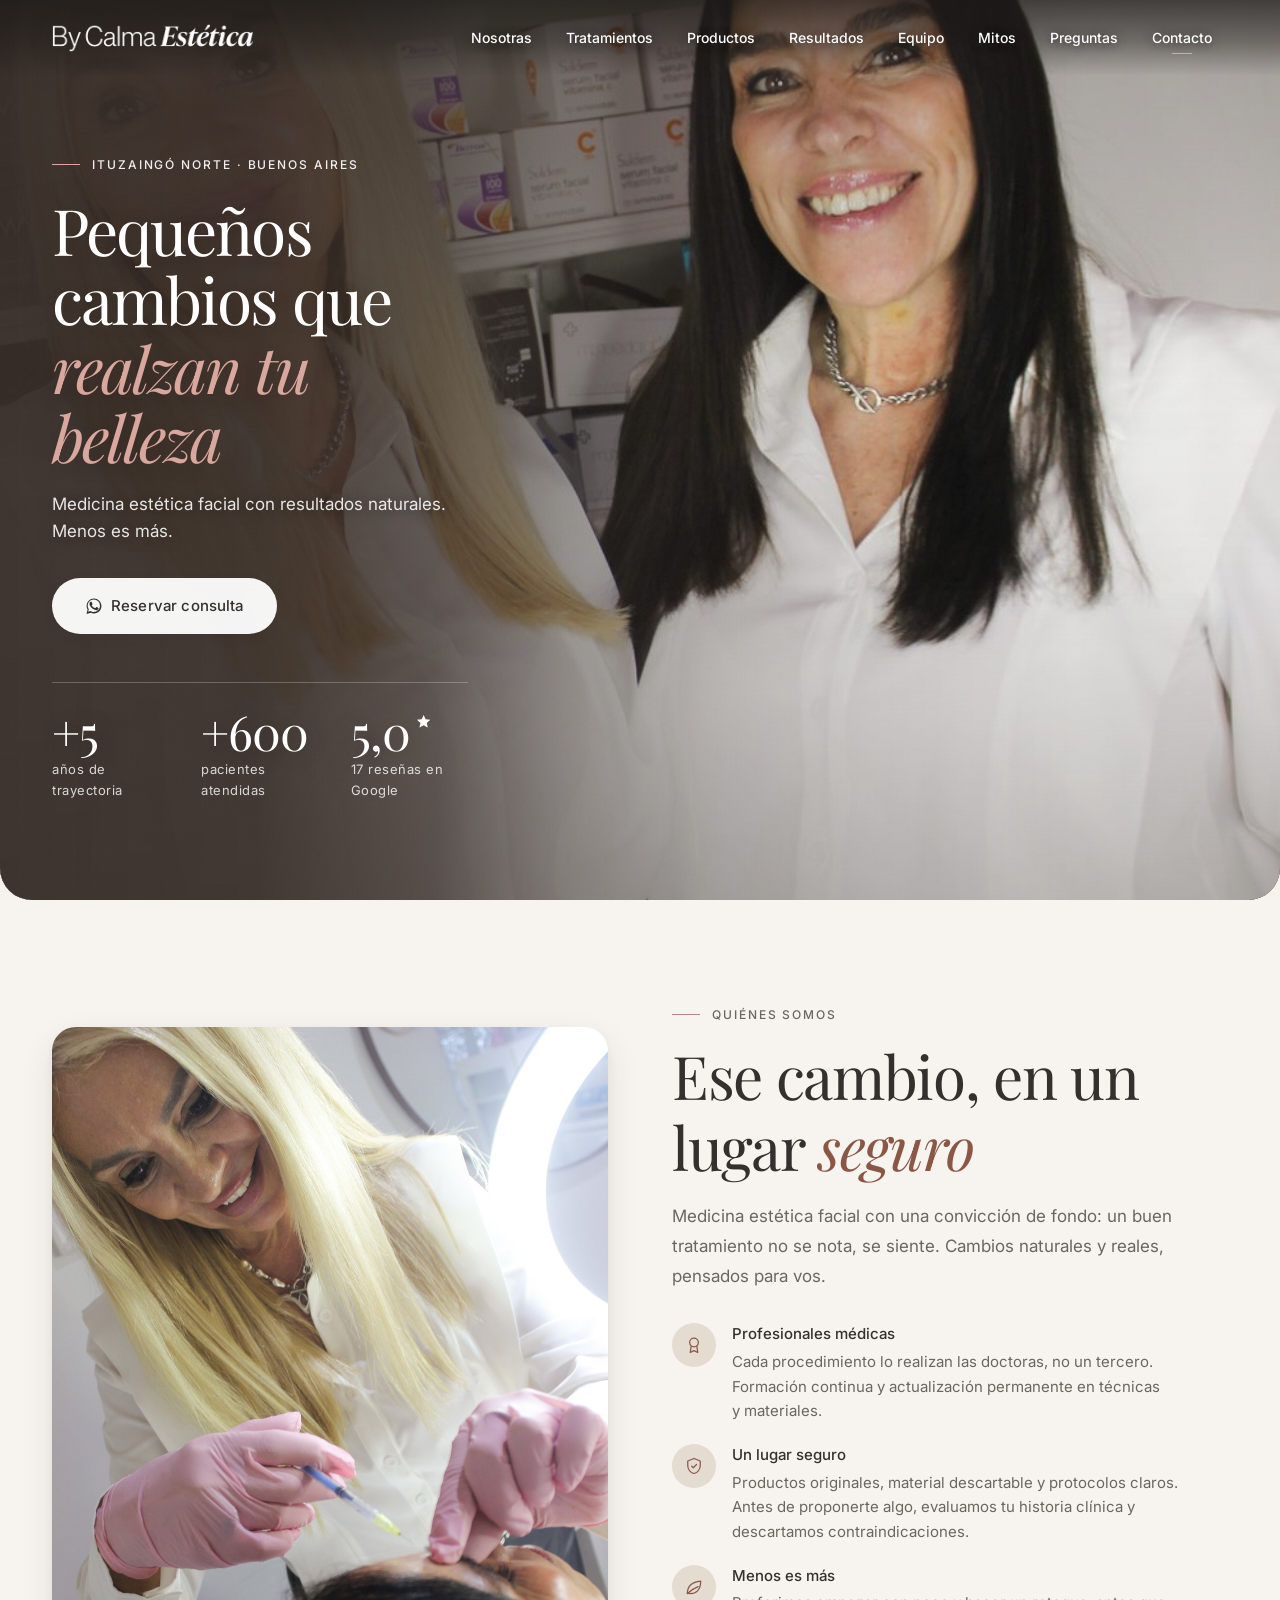
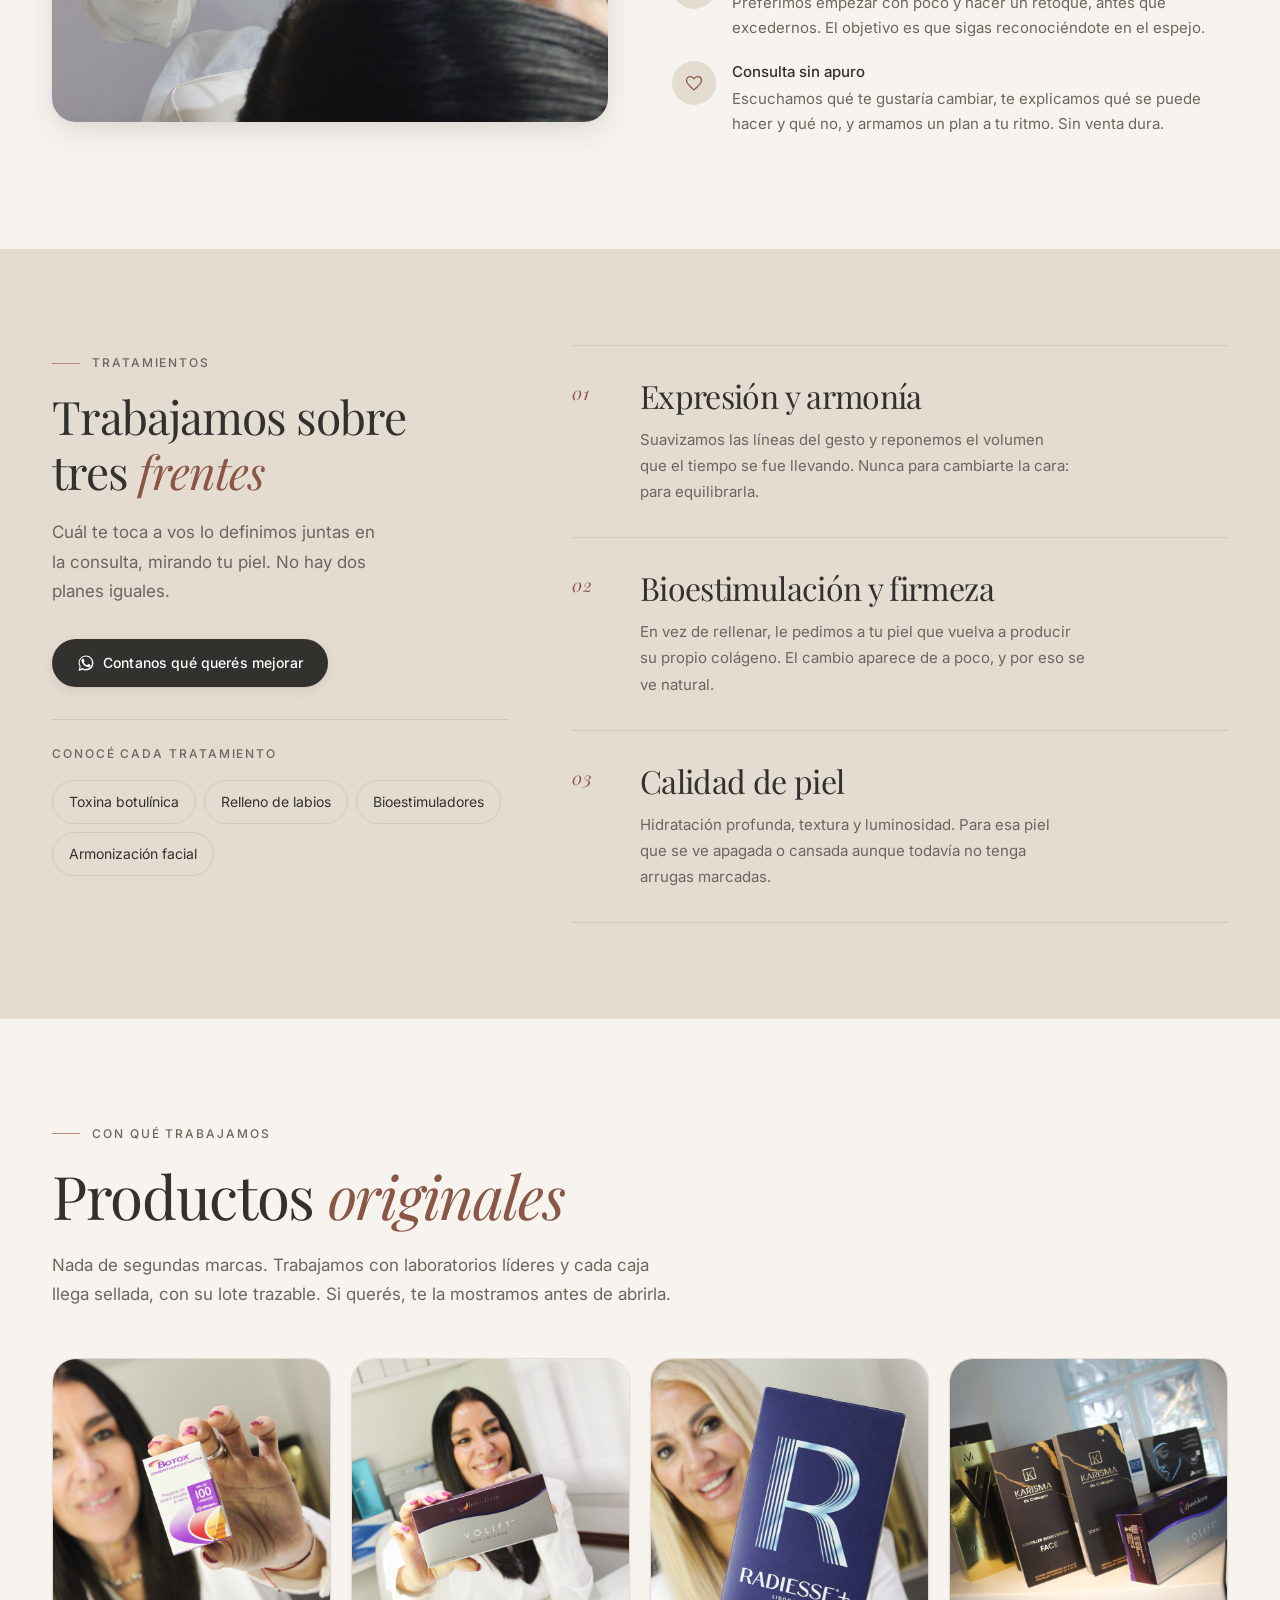
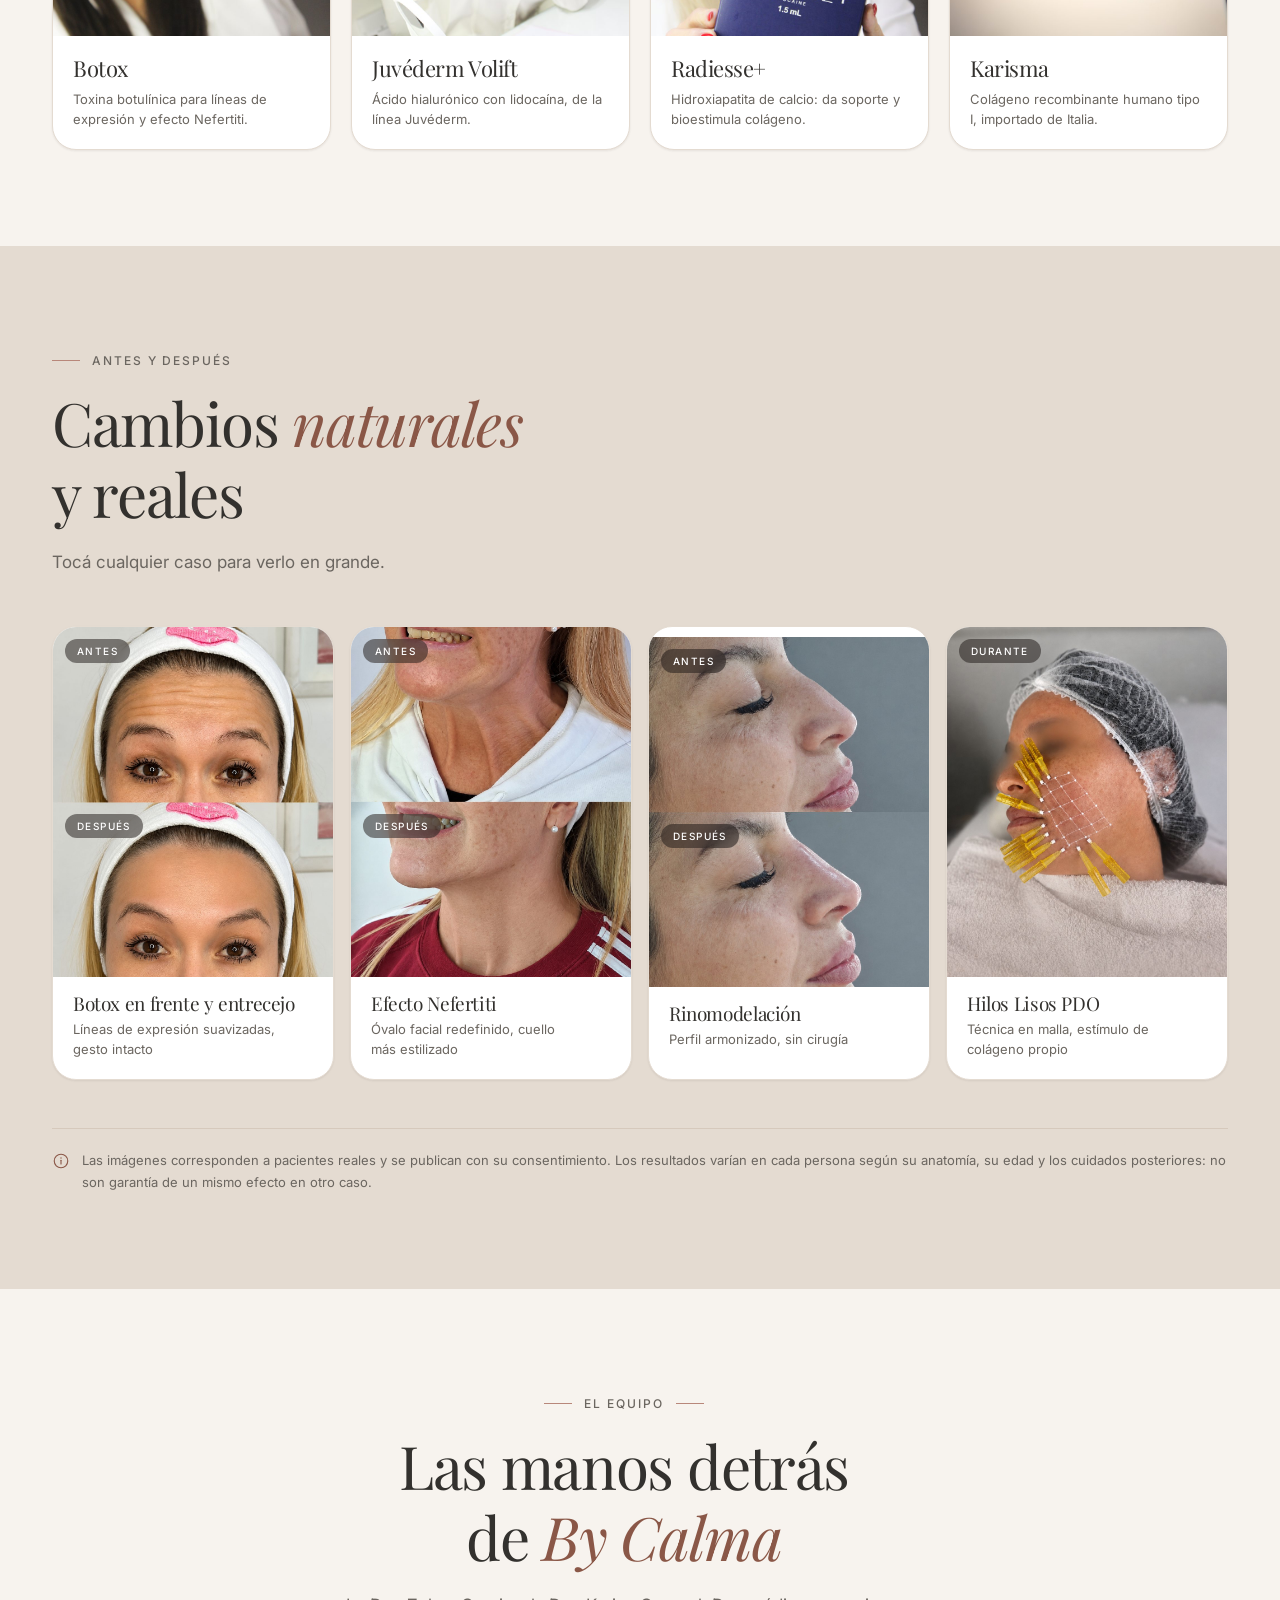
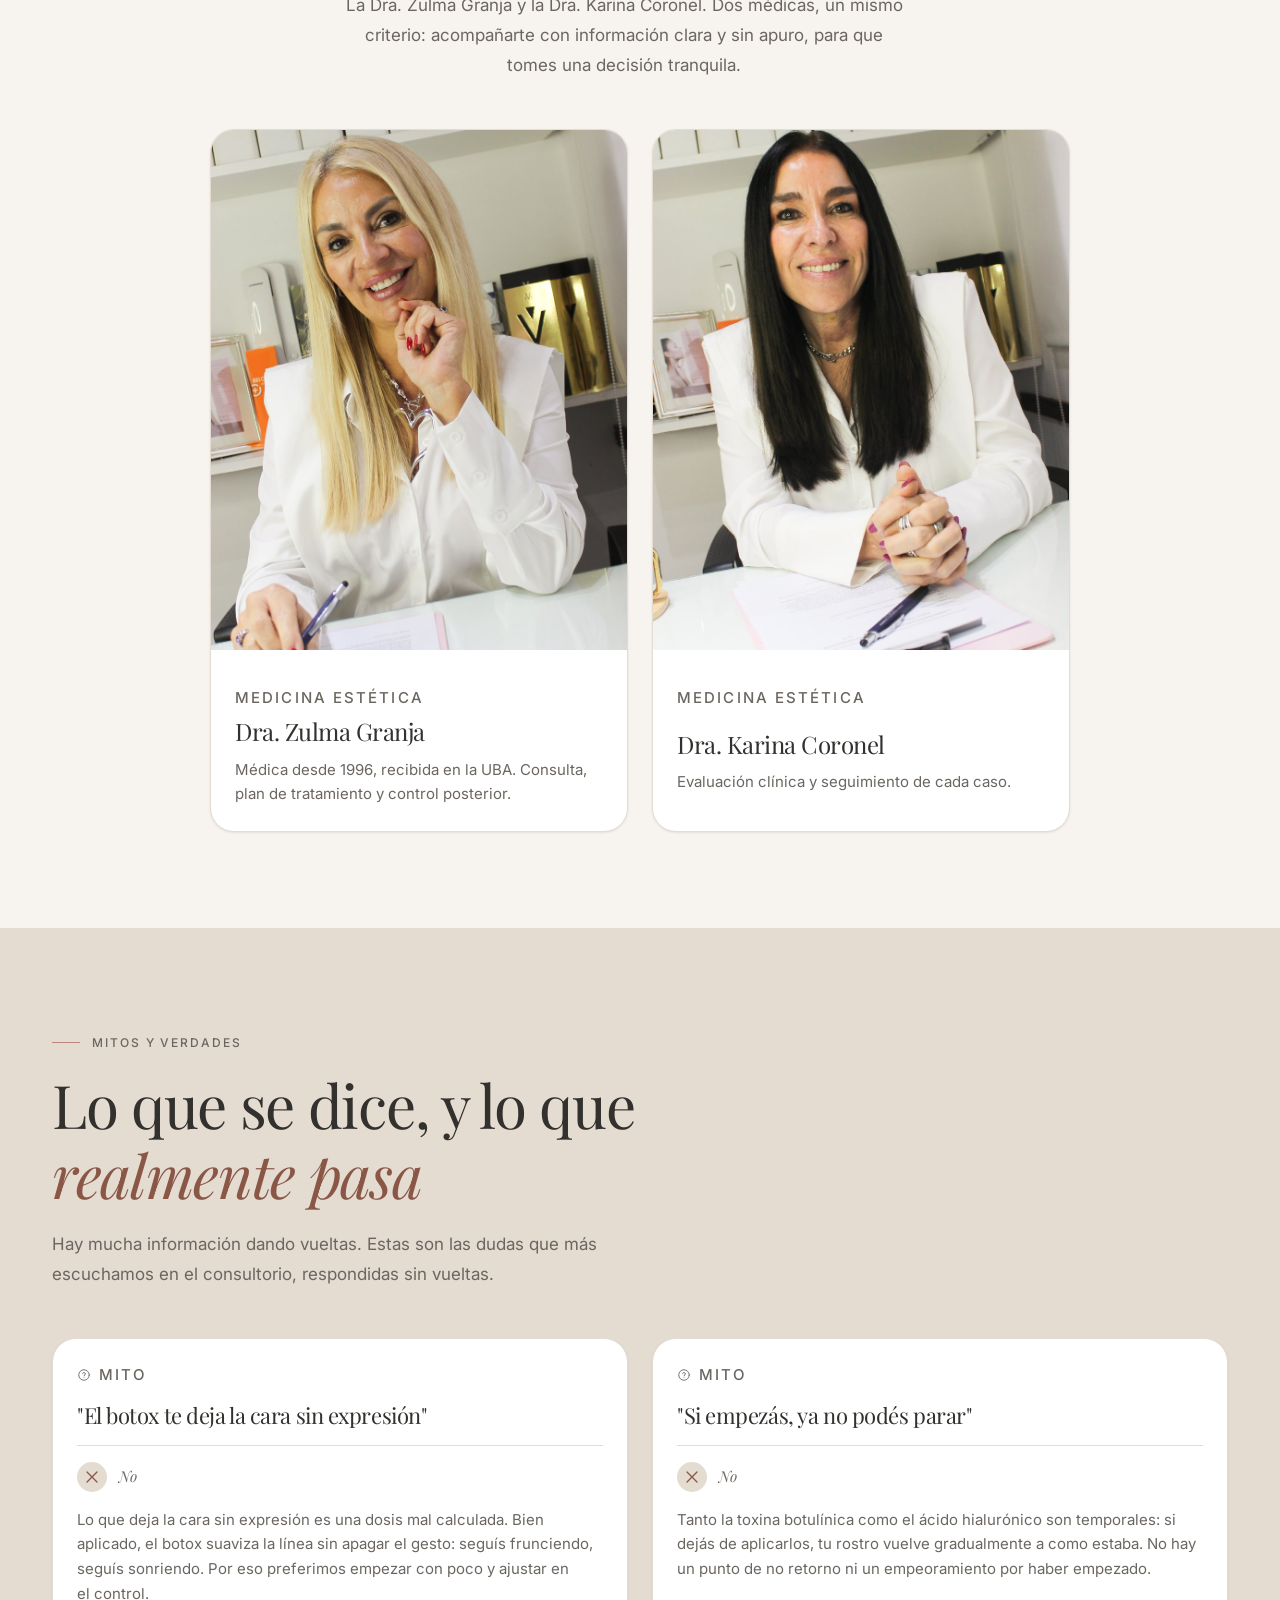
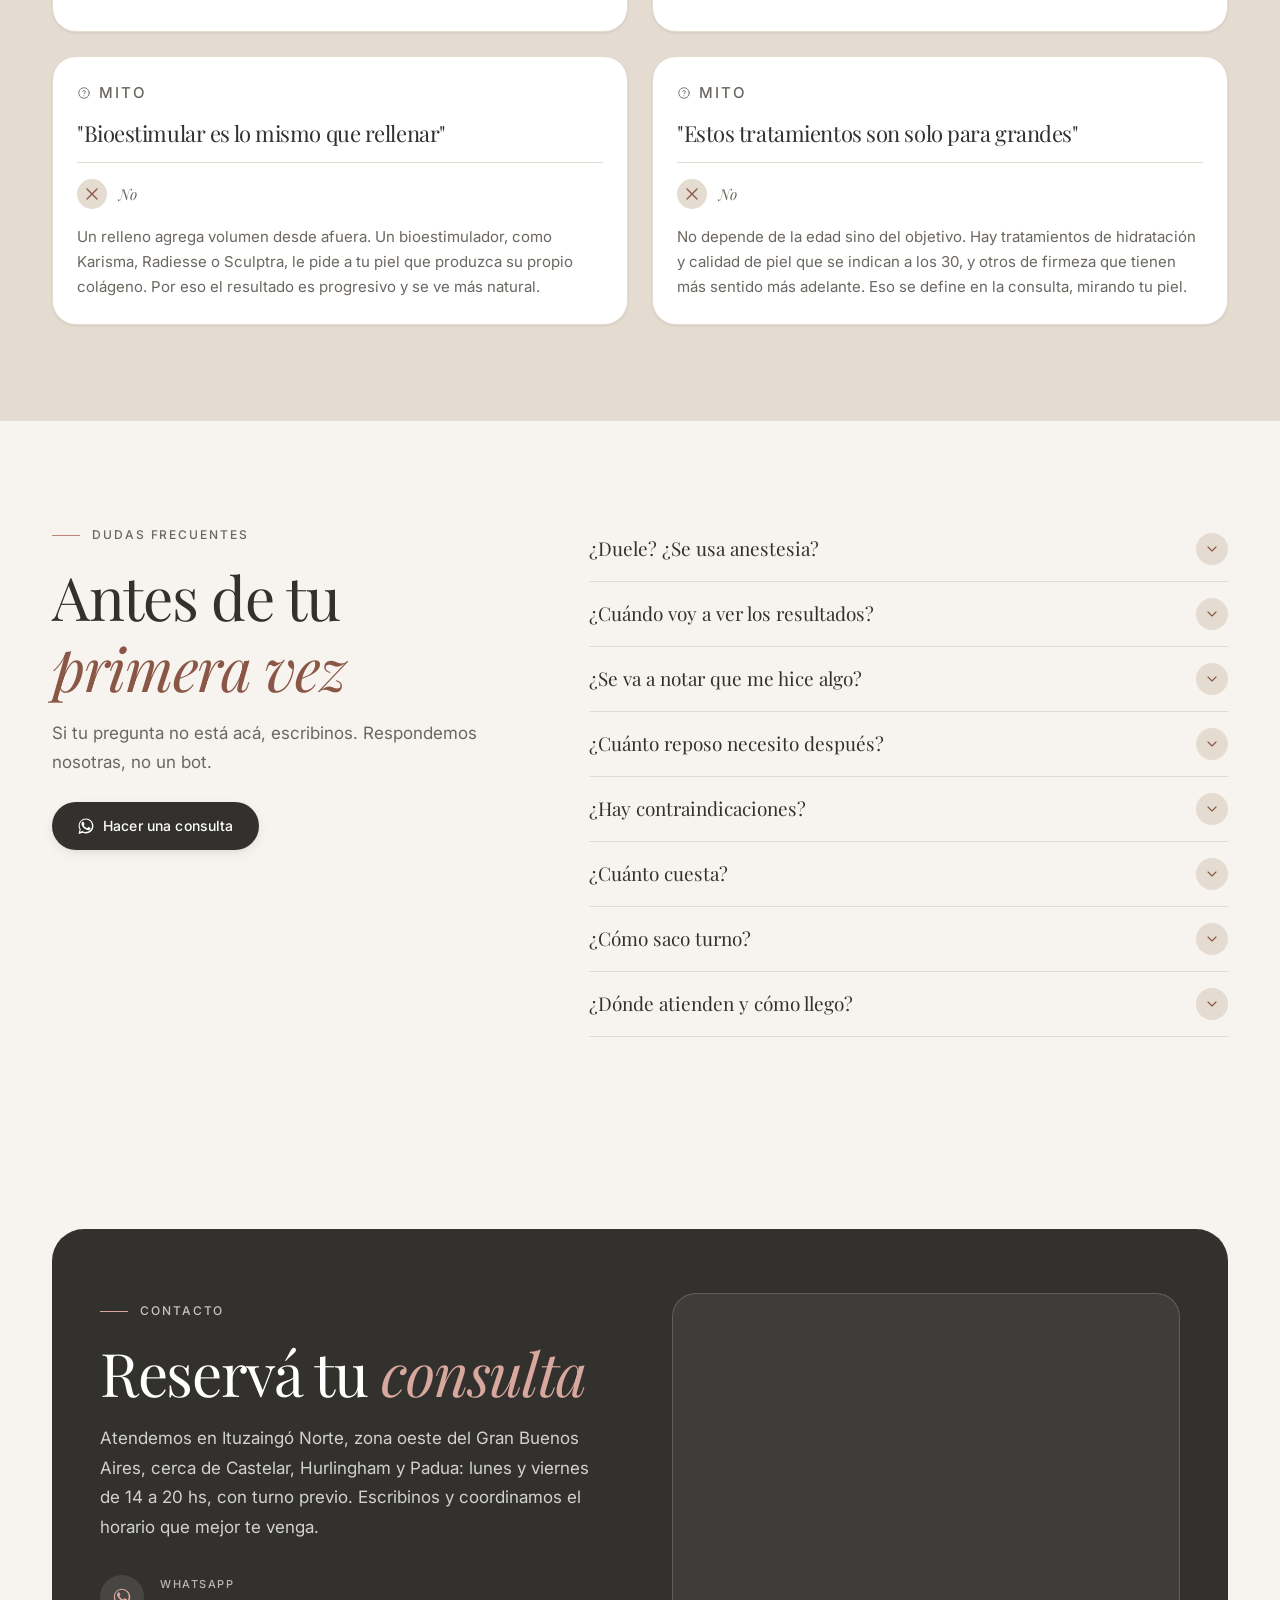
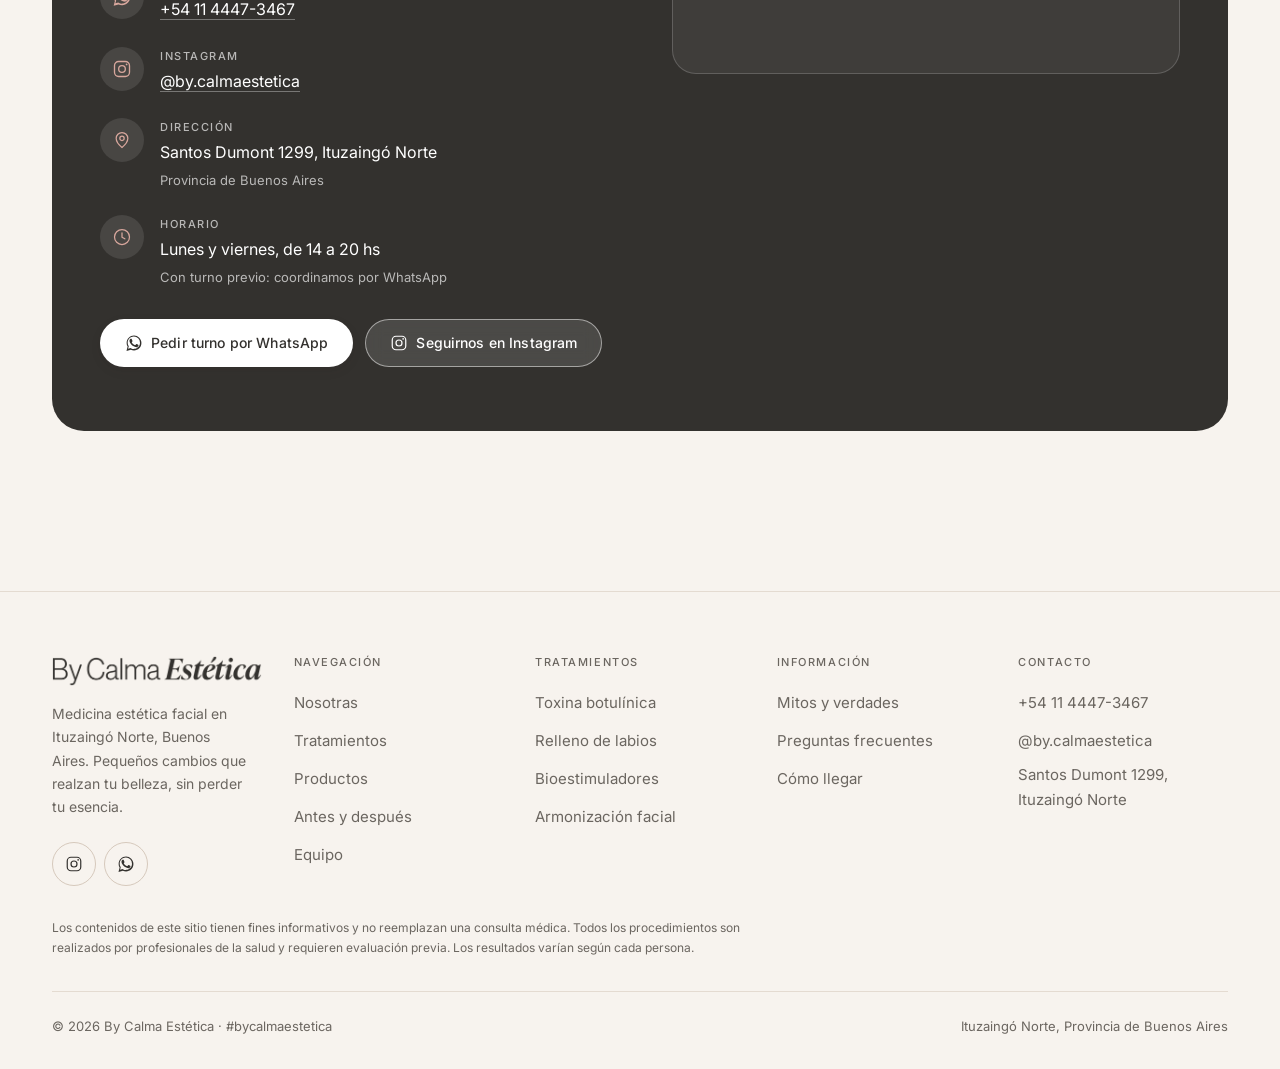
==== commit efa762d1: "Activar Google Analytics 4 (G-D5RMHN4V11) Co-Authored-By: Claude Opus 5.5 <noreply@anthropic.com>" ====
--- a/index.html
+++ b/index.html
@@ -1204,6 +1204,6 @@
       </div>
     </div>
 
-    <script src="assets/js/main.js?v=27" defer></script>
+    <script src="assets/js/main.js?v=28" defer></script>
   </body>
 </html>
